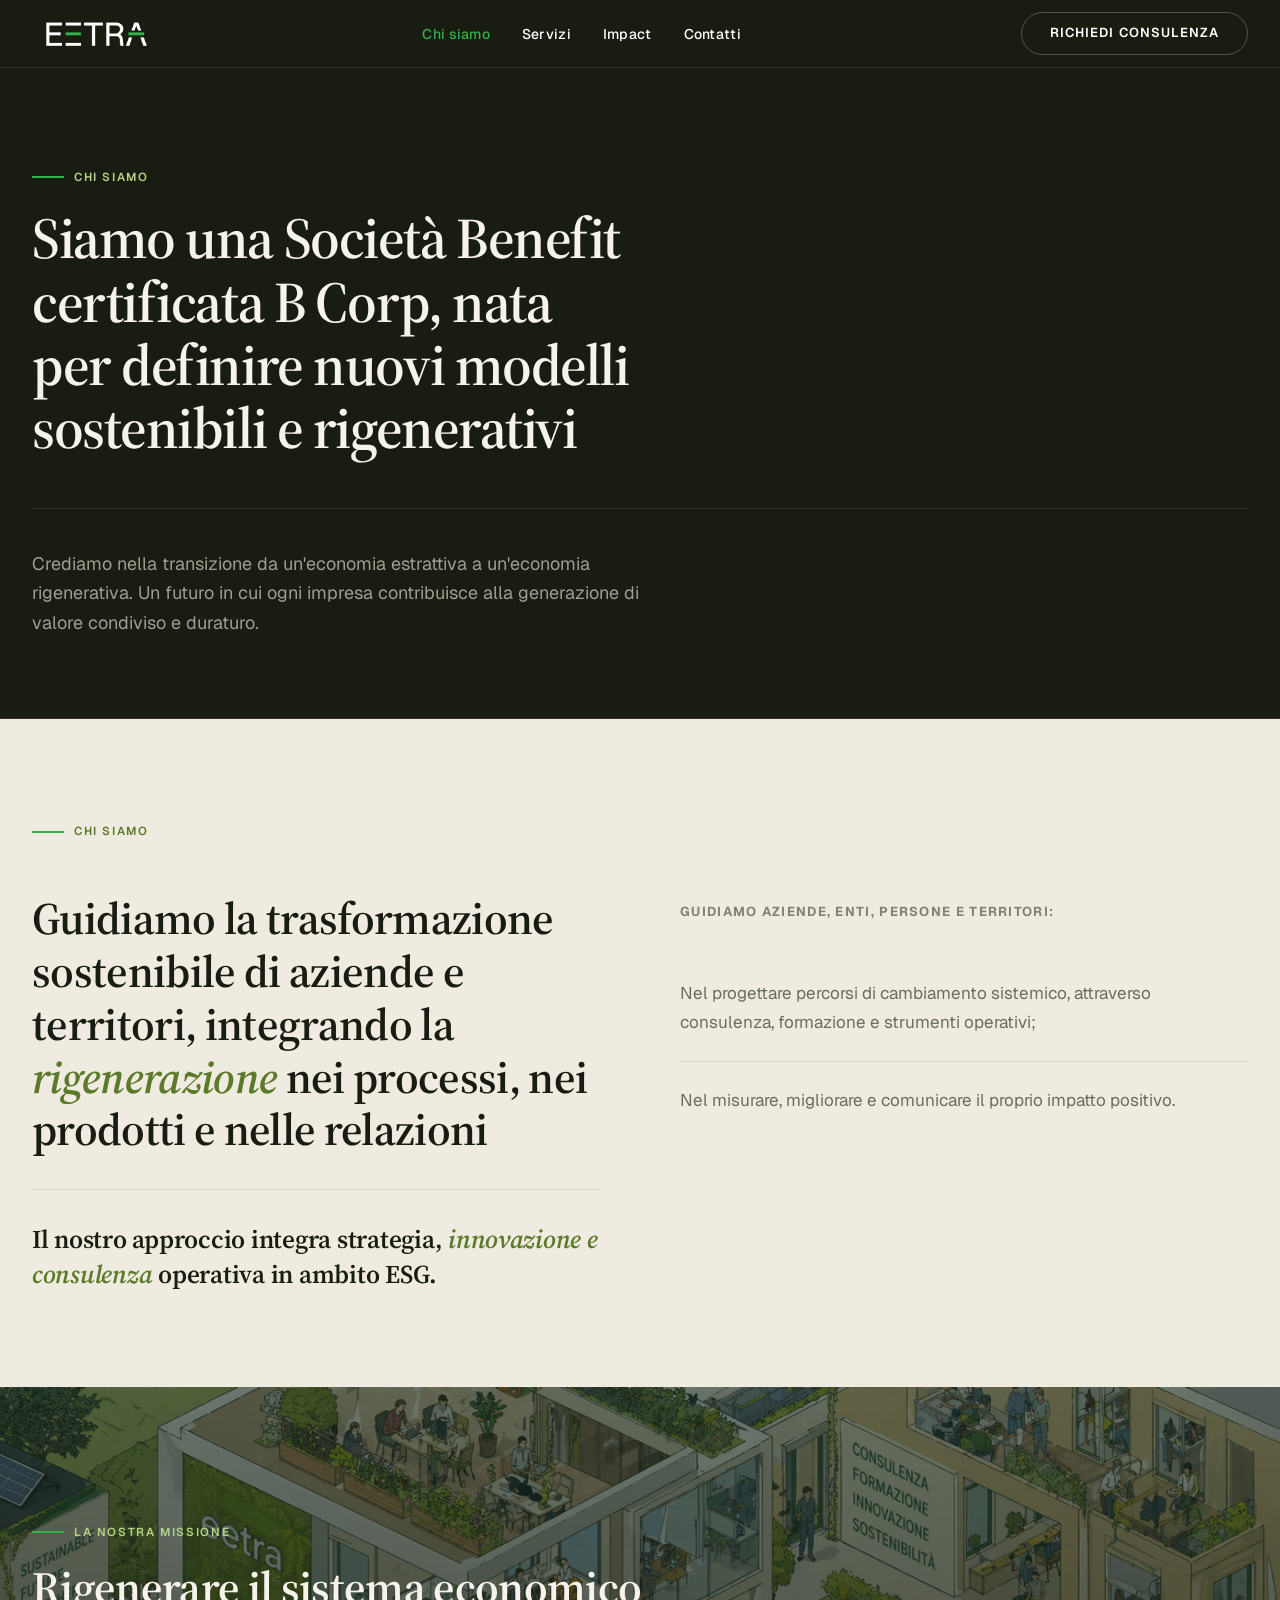
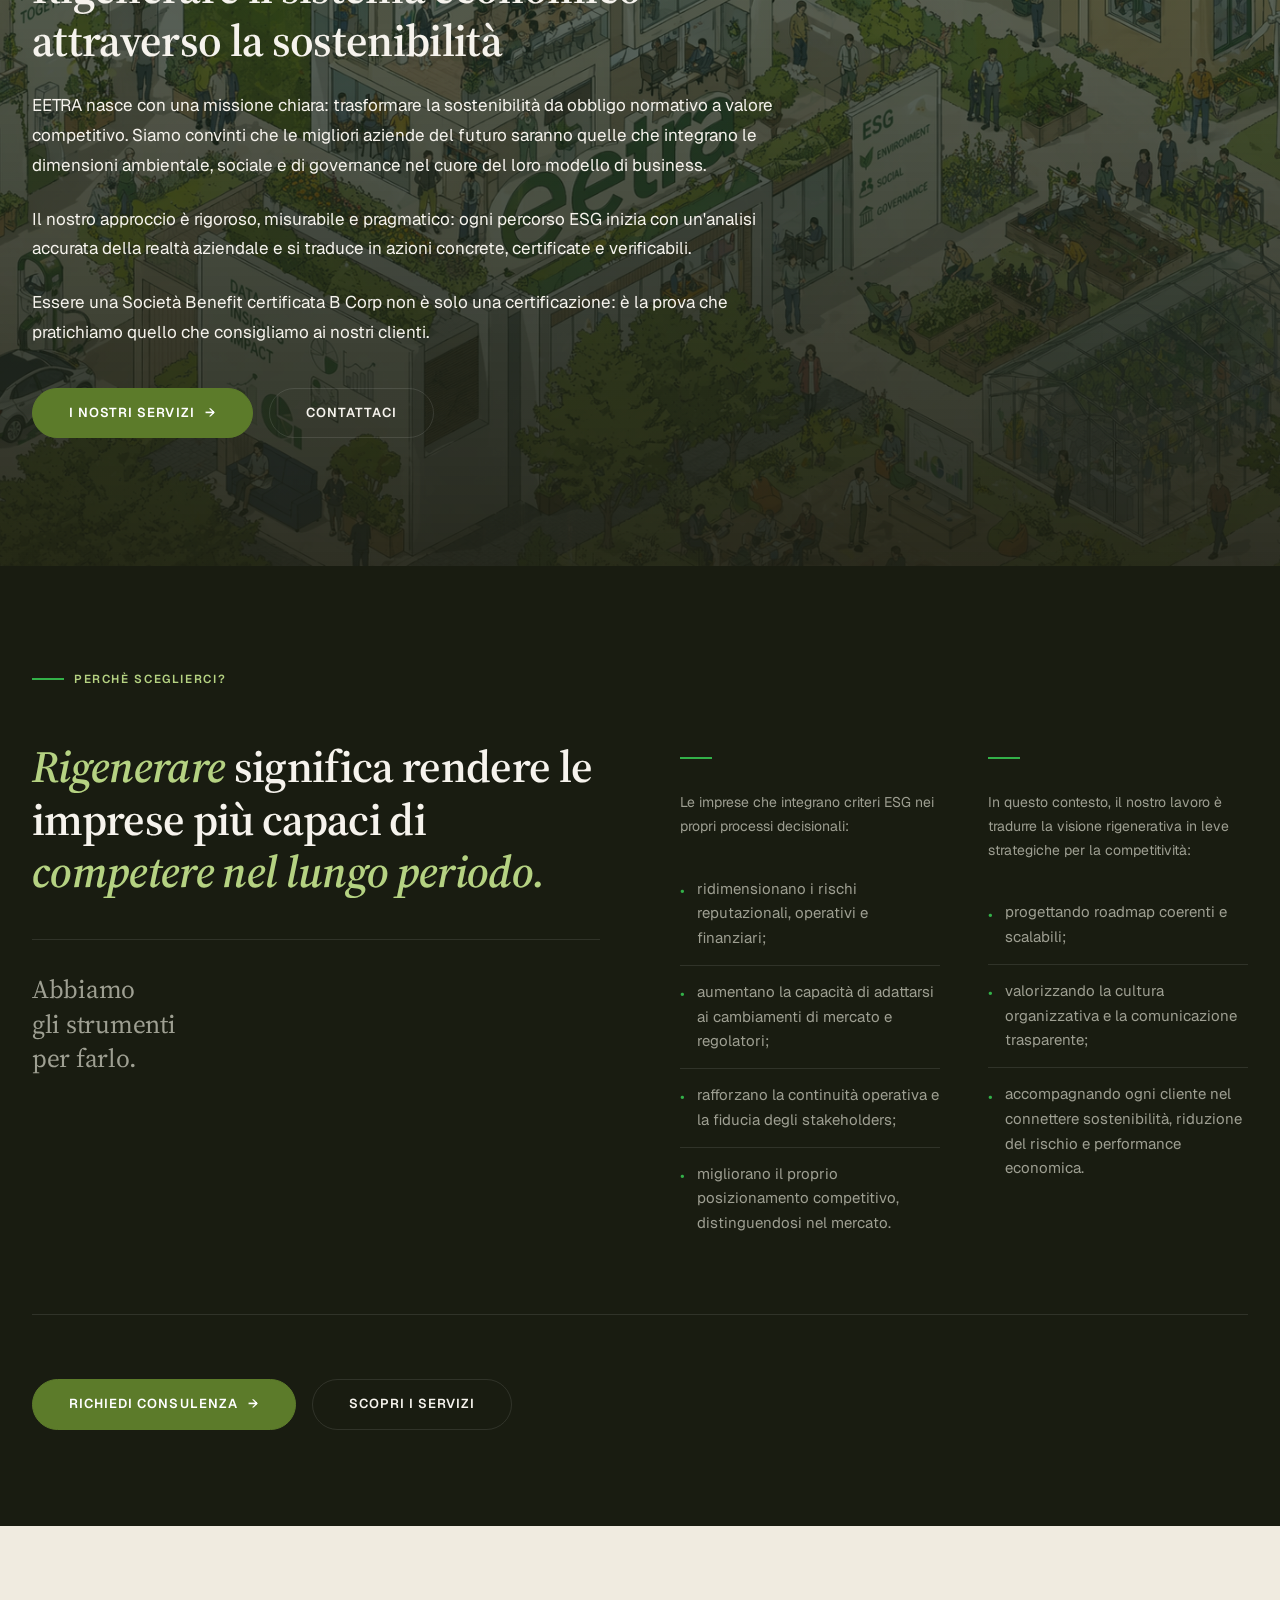
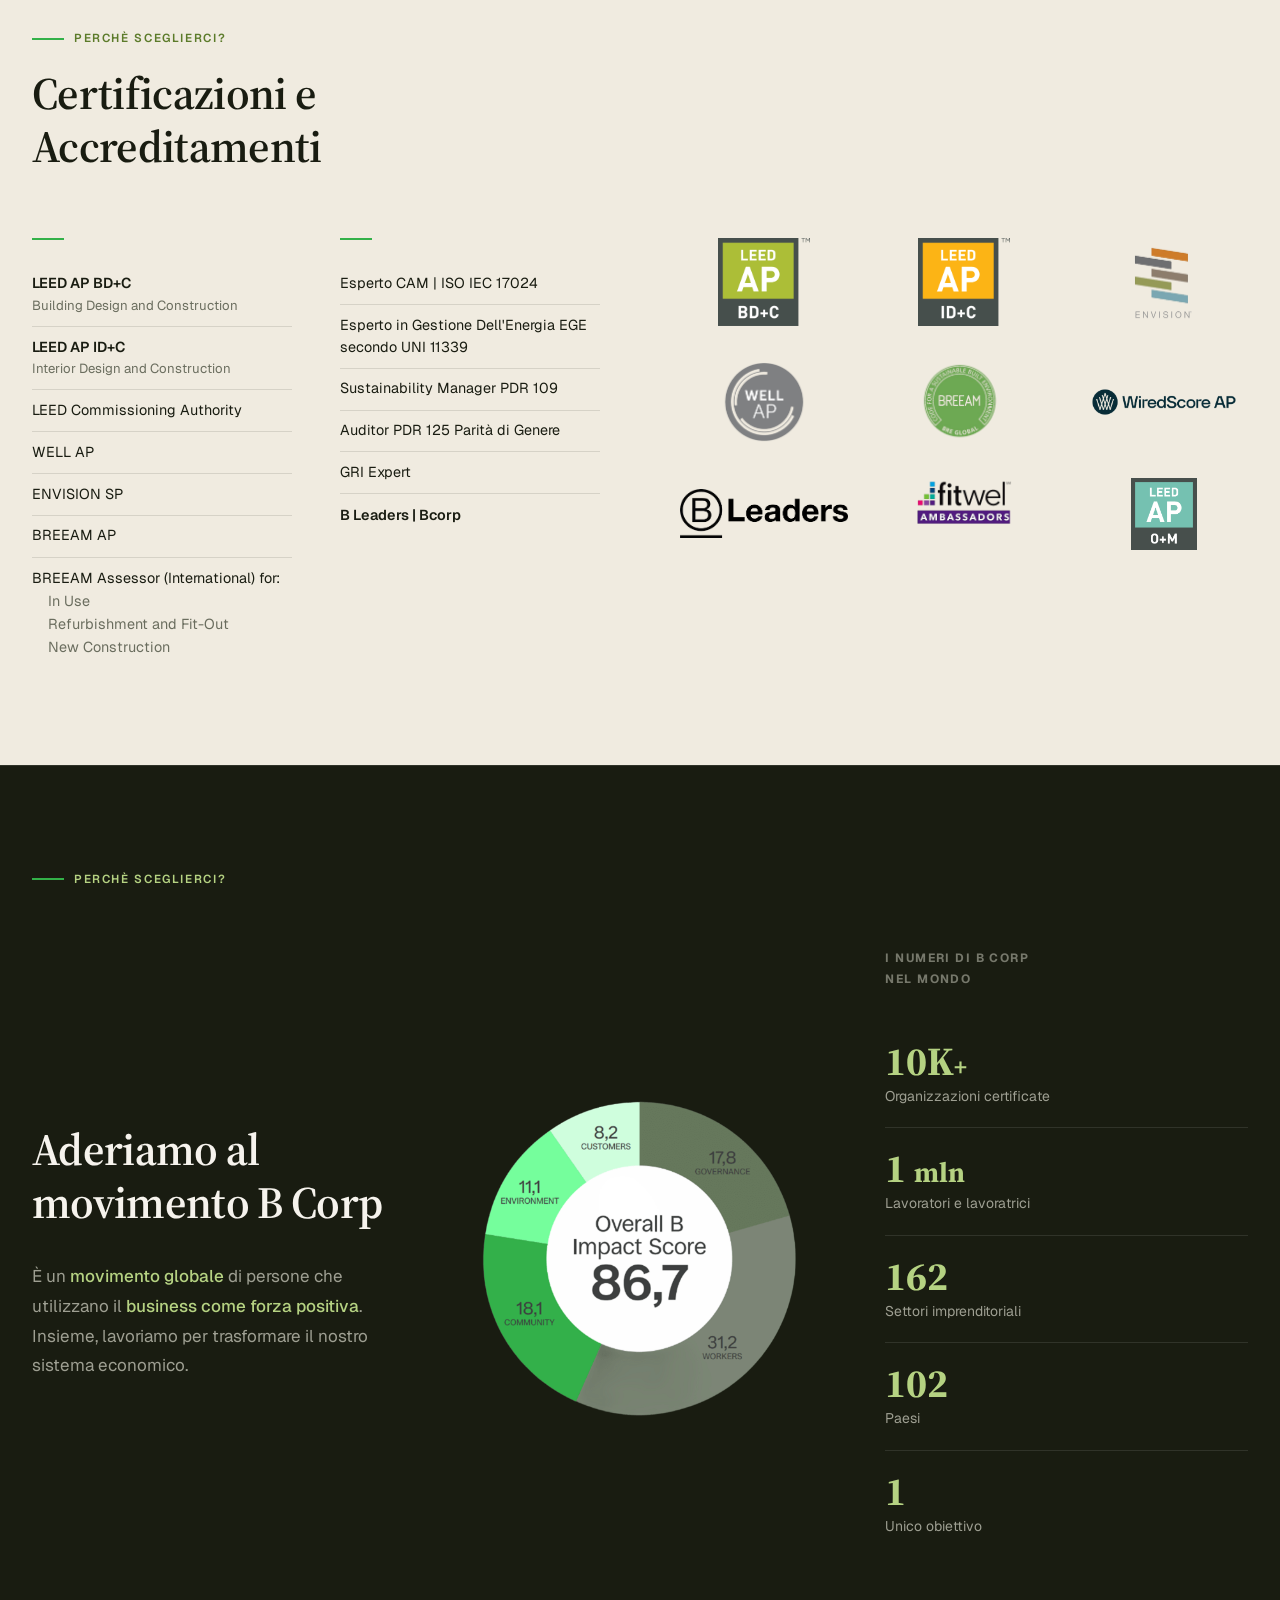
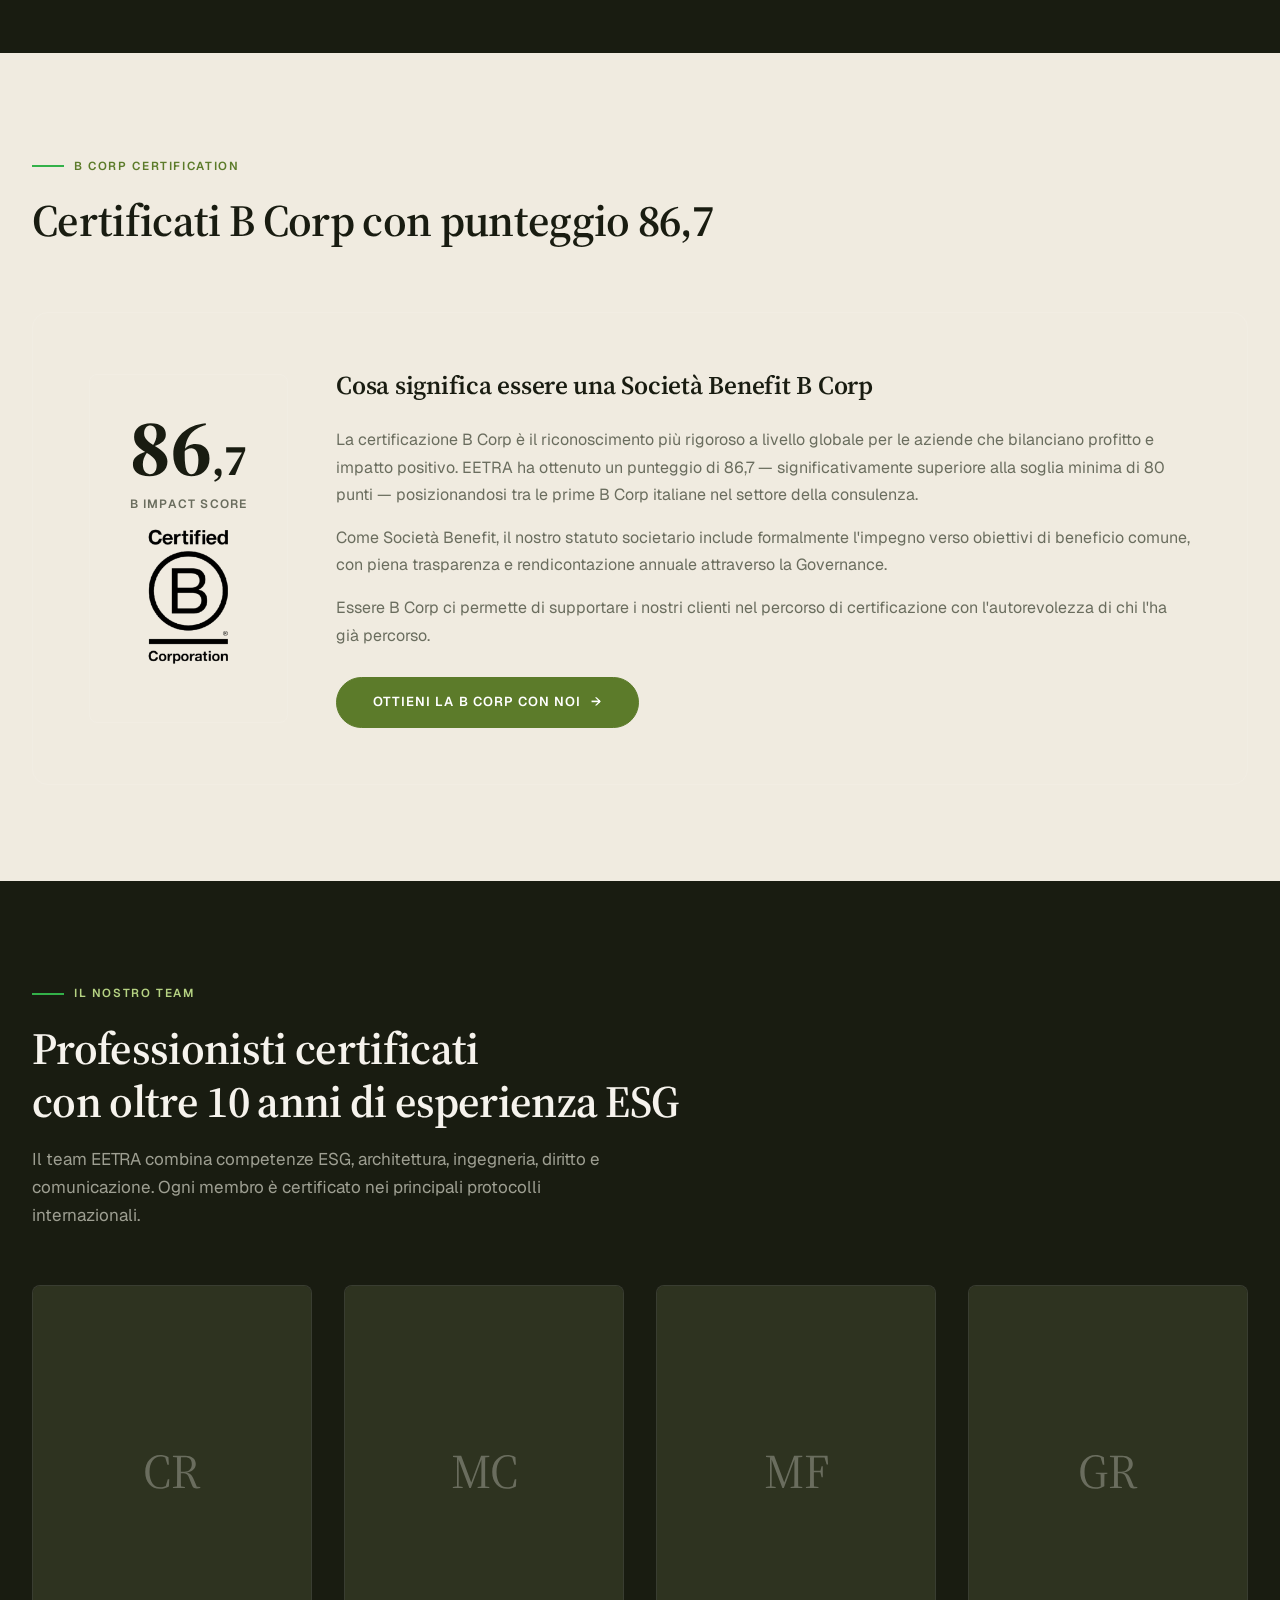
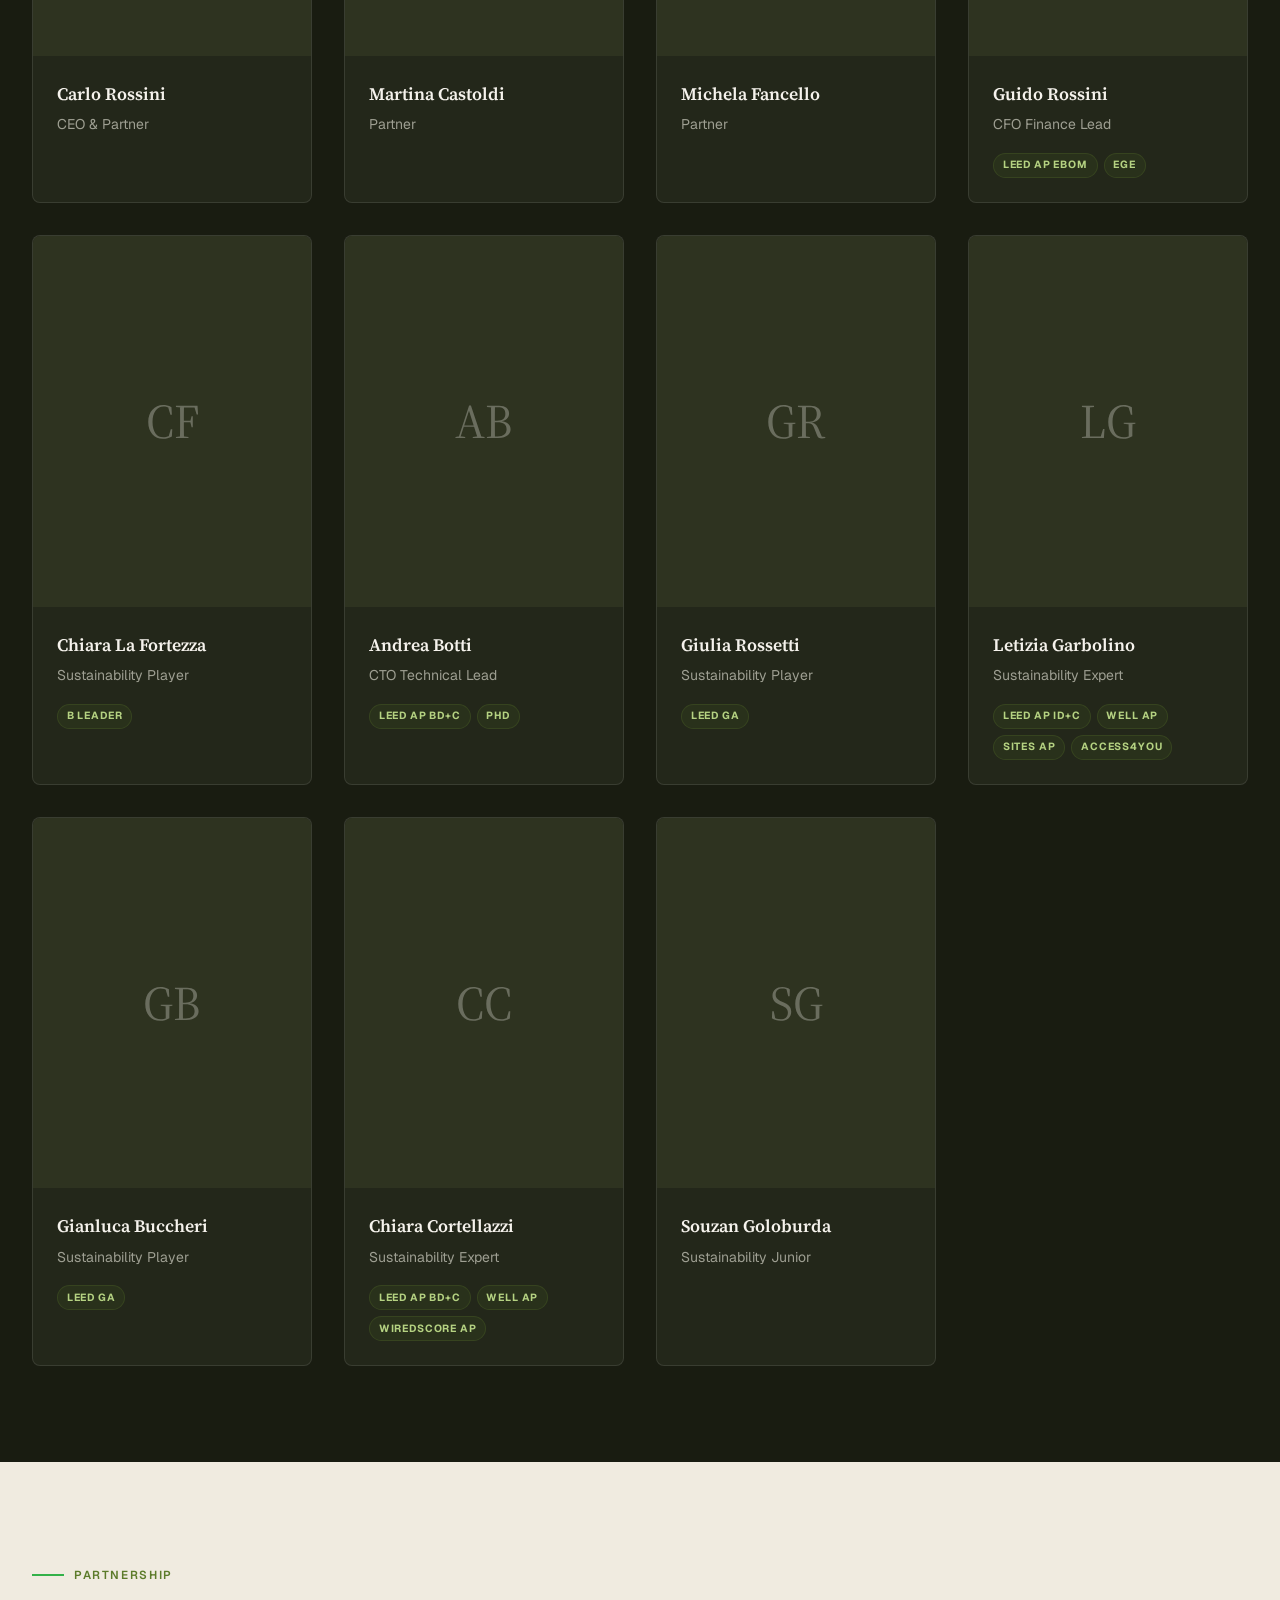
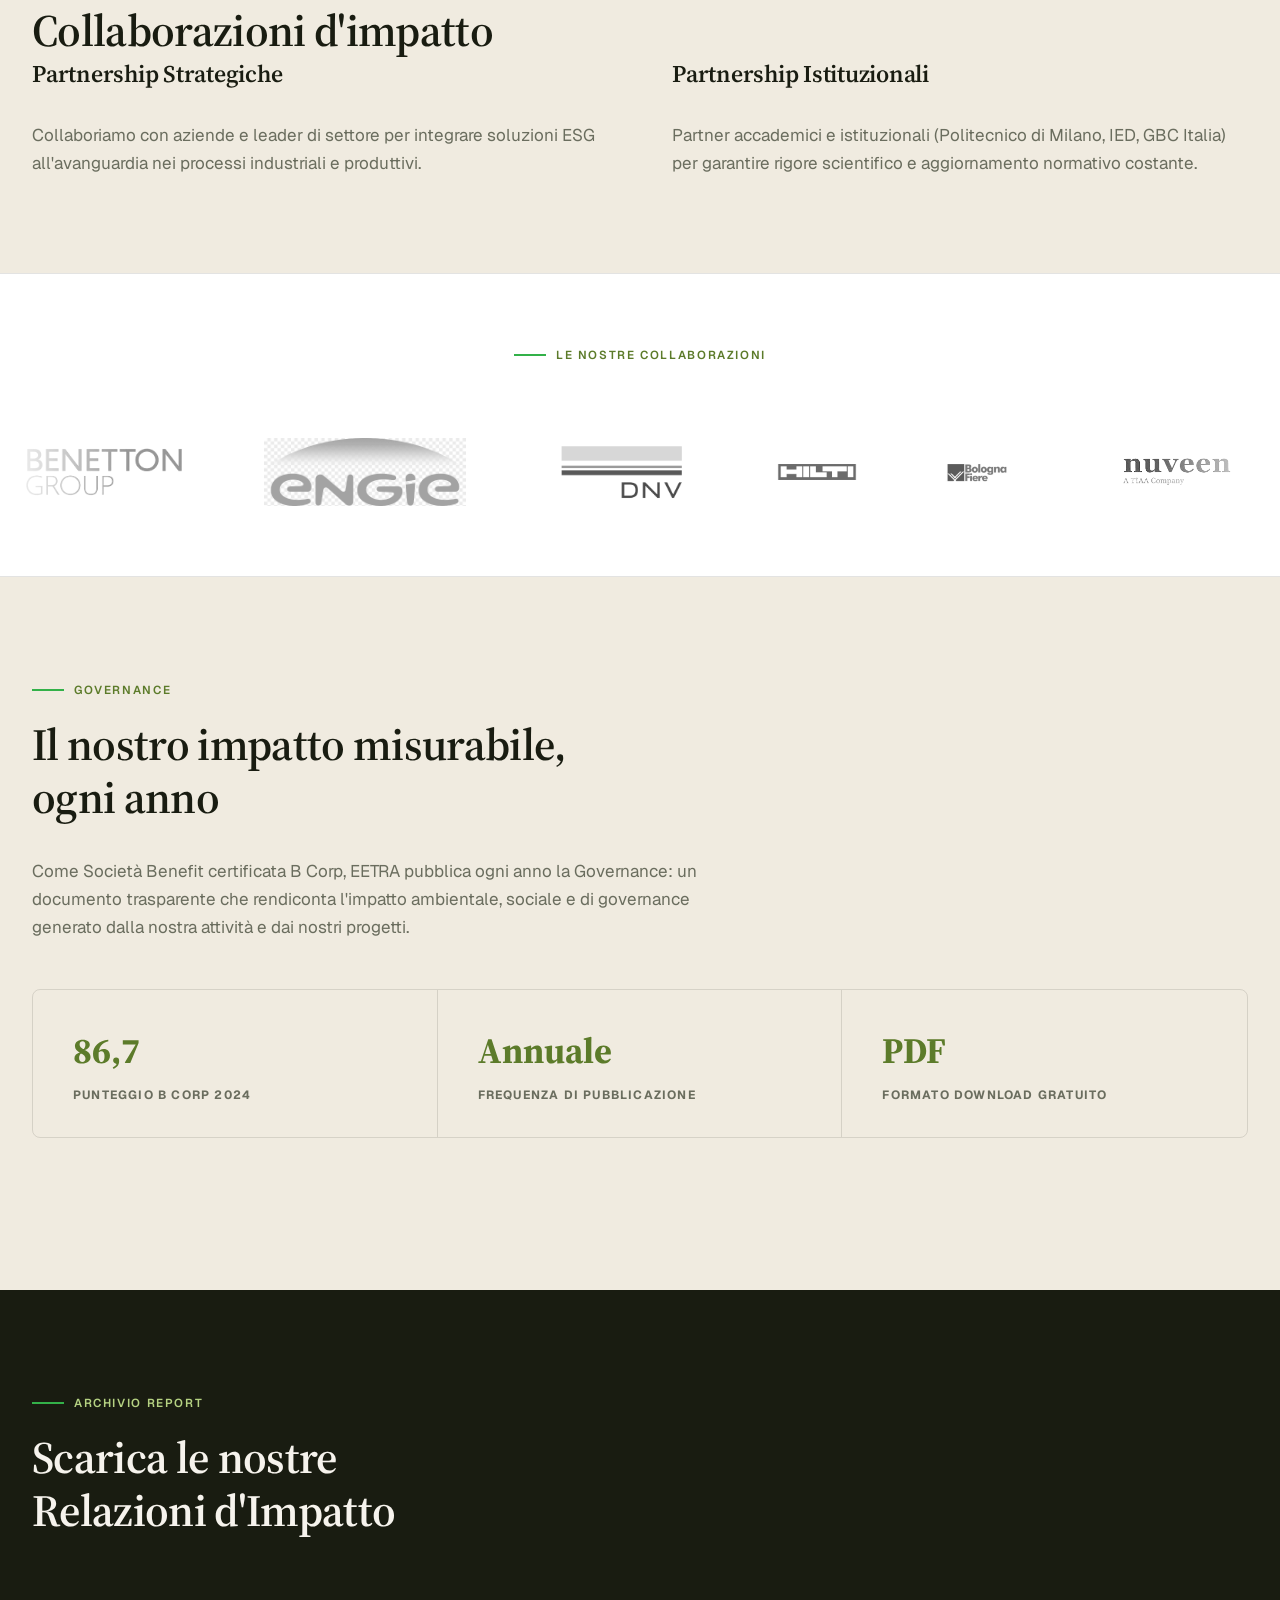
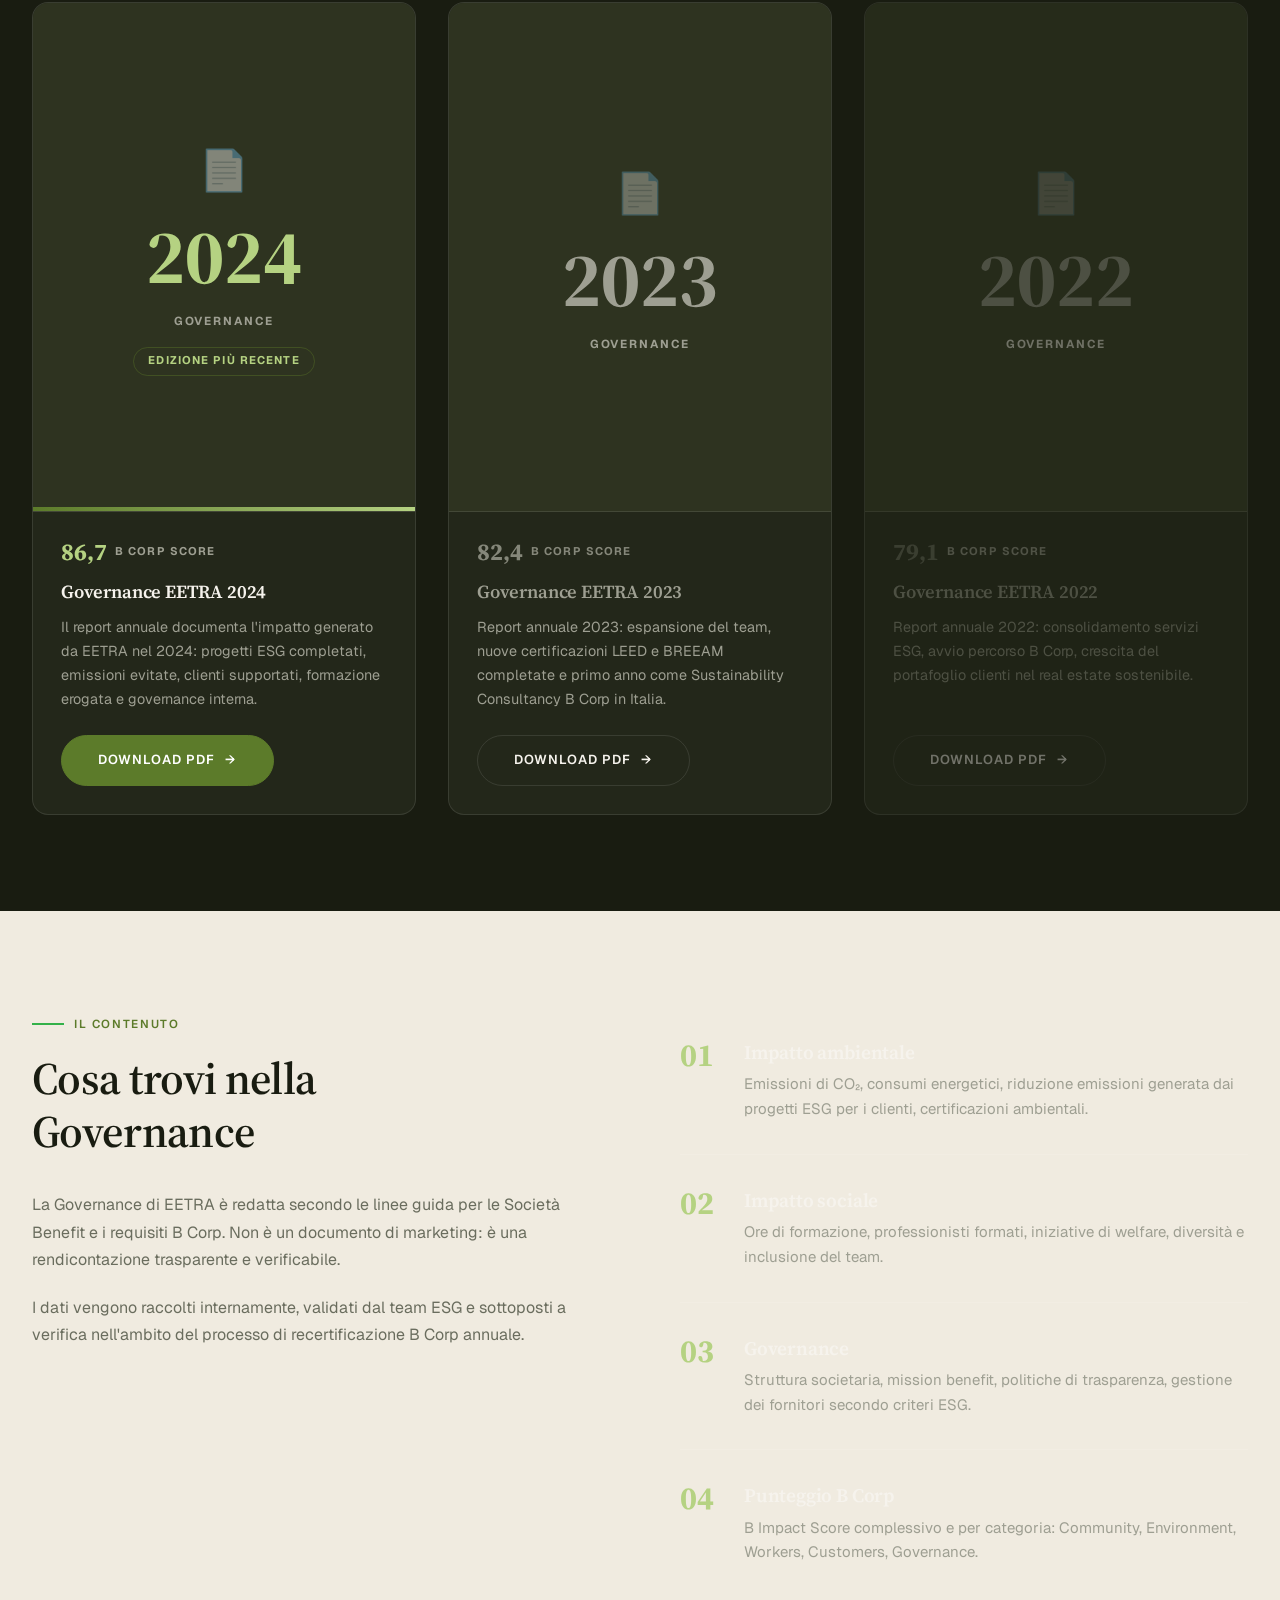
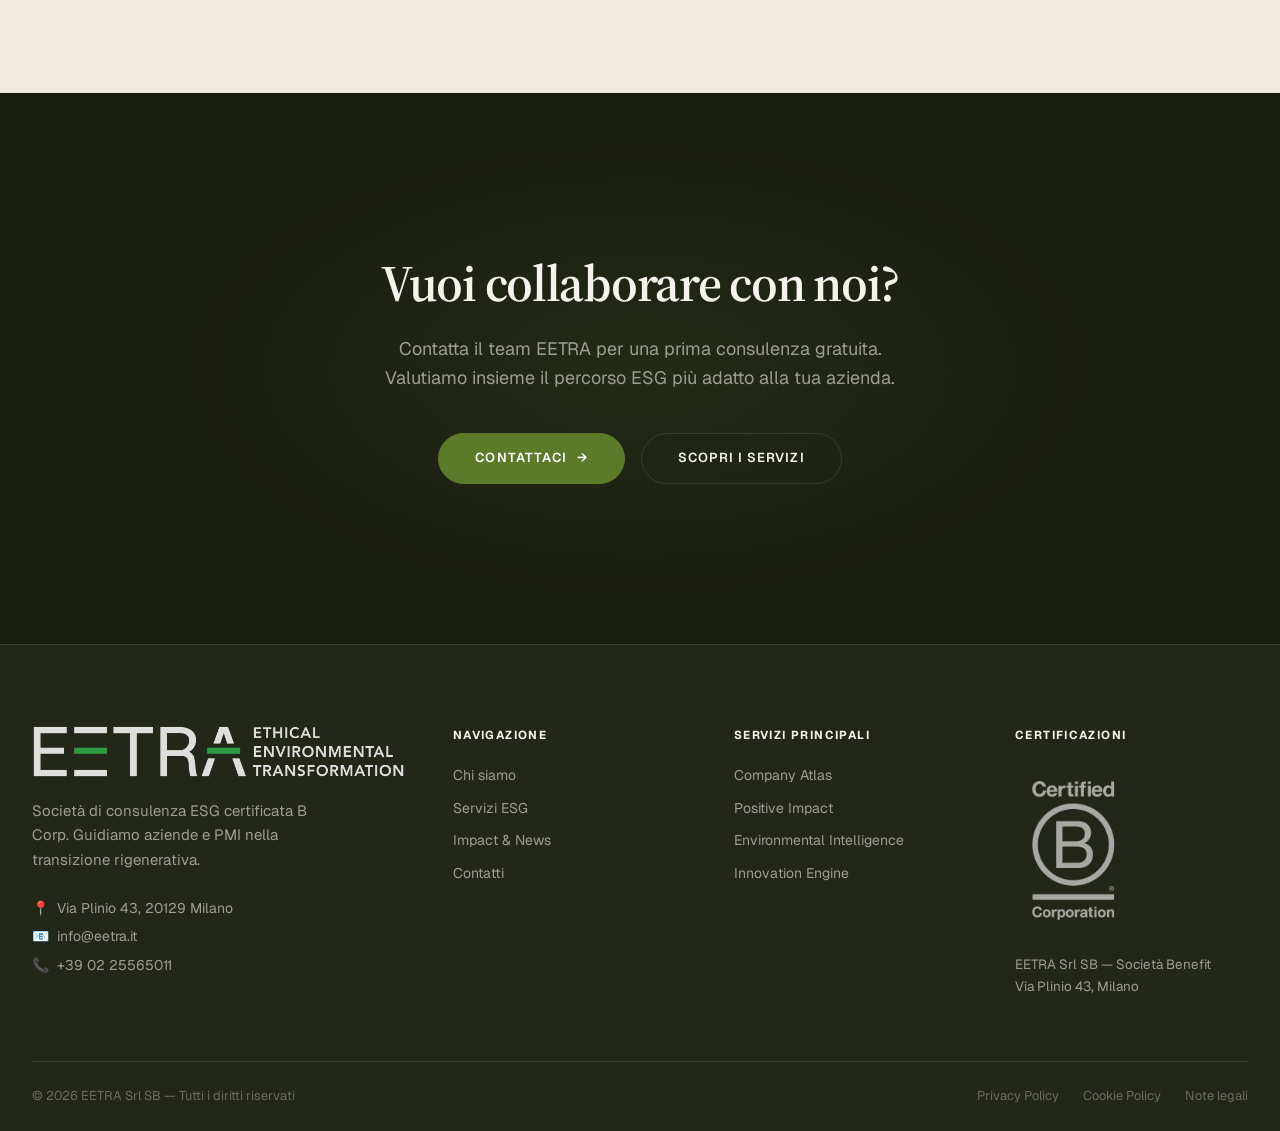
==== chi-siamo.html @ b30ce81e "aggiornamento" ====
<!DOCTYPE html>
<html lang="it">

<head>
  <meta charset="UTF-8">
  <meta name="viewport" content="width=device-width, initial-scale=1.0">
  <title>Chi Siamo | EETRA – Consulenza ESG B Corp Certificata</title>
  <meta name="description"
    content="EETRA è una Società Benefit certificata B Corp con sede a Milano. Scopri il team di esperti ESG, le certificazioni e la nostra missione rigenerativa.">
  <link rel="preload" href="infosito/00_Fonts/SourceSerif4Variable-Roman.otf" as="font" type="font/otf" crossorigin>
  <link rel="preload" href="infosito/00_Fonts/Geist/Geist-VariableFont_wght.ttf" as="font" type="font/ttf" crossorigin>
  <link rel="stylesheet" href="css/style.css">
  <link rel="icon" type="image/png" href="infosito/01_Loghi/Logo EETRA/GRAPHICHE SINGOLE-01.png">
<style>
    /* ---- Report card ---- */
    .report-card {
      background: var(--dark-2);
      border: 1px solid var(--border-dk);
      border-radius: var(--r-lg);
      overflow: hidden;
      display: flex;
      flex-direction: column;
      transition: all var(--tr);
    }
    .report-card:hover {
      transform: translateY(-4px);
      box-shadow: 0 20px 50px rgba(0,0,0,0.35);
      border-color: rgba(92,123,42,0.4);
    }
    .report-card__cover {
      aspect-ratio: 3/4;
      background: var(--dark-3);
      display: flex;
      align-items: center;
      justify-content: center;
      position: relative;
      overflow: hidden;
      border-bottom: 1px solid var(--border-dk);
    }
    .report-card__cover img {
      width: 100%;
      height: 100%;
      object-fit: cover;
      transition: transform var(--tr-slow);
    }
    .report-card:hover .report-card__cover img { transform: scale(1.04); }
    .report-card__cover-placeholder {
      display: flex;
      flex-direction: column;
      align-items: center;
      justify-content: center;
      gap: 1rem;
      padding: 2rem;
      text-align: center;
      width: 100%;
      height: 100%;
    }
    .report-card__cover-year {
      font-family: var(--font-serif);
      font-size: clamp(3rem, 6vw, 5.5rem);
      font-weight: 700;
      line-height: 1;
      color: var(--green-pale);
    }
    .report-card__cover-label {
      font-size: 0.725rem;
      font-weight: 700;
      letter-spacing: 0.16em;
      text-transform: uppercase;
      color: var(--muted-lt);
    }
    .report-card__cover-bar {
      position: absolute;
      bottom: 0; left: 0; right: 0;
      height: 4px;
      background: linear-gradient(90deg, var(--green), var(--green-pale));
    }
    .report-card__body {
      padding: 1.75rem;
      flex: 1;
      display: flex;
      flex-direction: column;
    }
    .report-card__score {
      display: inline-flex;
      align-items: center;
      gap: 0.5rem;
      margin-bottom: 1rem;
    }
    .report-card__score-val {
      font-family: var(--font-serif);
      font-size: 1.5rem;
      font-weight: 700;
      color: var(--green-pale);
      line-height: 1;
    }
    .report-card__score-lbl {
      font-size: 0.7rem;
      font-weight: 700;
      letter-spacing: 0.1em;
      text-transform: uppercase;
      color: var(--muted-lt);
    }
    .report-card__title {
      font-family: var(--font-serif);
      font-size: 1.15rem;
      font-weight: 600;
      color: var(--off-white);
      margin-bottom: 0.75rem;
      letter-spacing: -0.01em;
    }
    .report-card__desc {
      font-size: 0.9rem;
      color: var(--muted-lt);
      line-height: 1.65;
      flex: 1;
      margin-bottom: 1.5rem;
    }
    .report-card__actions {
      display: flex;
      gap: 0.75rem;
      flex-wrap: wrap;
    }

    /* ---- Upload section (placeholder) ---- */
    .upload-zone {
      border: 2px dashed var(--border-dk);
      border-radius: var(--r-lg);
      padding: 4rem 2rem;
      text-align: center;
      transition: all var(--tr);
    }
    .upload-zone:hover {
      border-color: var(--green);
      background: rgba(92,123,42,0.04);
    }

    /* ---- How it works ---- */
    .step-item {
      display: flex;
      align-items: flex-start;
      gap: 1.5rem;
      padding: 2rem 0;
      border-bottom: 1px solid var(--border-dk);
    }
    .step-item:last-child { border-bottom: none; }
    .step-n {
      font-family: var(--font-serif);
      font-size: 2rem;
      font-weight: 700;
      color: var(--green-pale);
      min-width: 2.5rem;
      line-height: 1;
    }
    .step-content {}
    .step-title {
      font-family: var(--font-serif);
      font-size: 1.2rem;
      font-weight: 600;
      color: var(--off-white);
      margin-bottom: 0.4rem;
      letter-spacing: -0.01em;
    }
    .step-desc { font-size: 0.9375rem; color: var(--muted-lt); line-height: 1.65; }
  </style>

<style>
@media (max-width:768px) { .responsive-split { grid-template-columns:1fr !important; gap:3rem !important; } }
</style>
</head>

<body>

  <!-- NAV -->
  <nav class="nav" id="nav" role="navigation" aria-label="Navigazione principale">
    <div class="nav__inner">
      <a href="index.html" class="nav__logo" aria-label="EETRA — Home">
        <img src="infosito/01_Loghi/Logo EETRA/GRAPHICHE SINGOLE-02.png" alt="EETRA logo"
          onerror="this.src='infosito/01_Loghi/Logo EETRA/GRAPHICHE SINGOLE-01.png'">
      </a>
      <ul class="nav__links" role="list">
        <li><a href="chi-siamo.html" class="nav__link active">Chi siamo</a></li>
        <li><a href="servizi.html" class="nav__link">Servizi</a></li>
        <li><a href="impact.html" class="nav__link">Impact</a></li>
                <li><a href="contatti.html" class="nav__link">Contatti</a></li>
      </ul>
      <a href="contatti.html" class="btn btn-primary nav__cta">Richiedi consulenza</a>
      <button class="nav__hamburger" id="hamburger" aria-label="Apri menu">
        <span></span><span></span><span></span>
      </button>
    </div>
  </nav>
  <div class="nav__mobile" id="mobileMenu">
    <a href="chi-siamo.html" class="nav__mobile-link">Chi siamo</a>
    <a href="servizi.html" class="nav__mobile-link">Servizi</a>
    <a href="impact.html" class="nav__mobile-link">Impact</a>
        <a href="contatti.html" class="nav__mobile-link">Contatti</a>
    <div class="nav__mobile-cta"><a href="contatti.html" class="btn btn-primary">Richiedi consulenza</a></div>
  </div>

  <!-- ============================================================
     WHO WE ARE — HERO INTRO
     ============================================================ -->
  <section class="page-hero th-dark" id="who-we-are" aria-label="Chi siamo - identità">
    <div class="container">

      <div class="sec-label sec-label--lt fade-up">
        <span>Chi Siamo</span>
      </div>

      <h1 class="page-hero__title fade-up">
        Siamo una Società Benefit<br>
        certificata B&nbsp;Corp, nata<br>
        per definire nuovi modelli<br>
        sostenibili e rigenerativi
      </h1>

      <div style="border-top:1px solid var(--border-dk); padding-top:2.5rem; margin-top:3rem" class="fade-up delay-1">
        <p class="page-hero__sub" style="margin-bottom:0">
          Crediamo nella transizione da un'economia estrattiva a un'economia rigenerativa.
          Un futuro in cui ogni impresa contribuisce alla generazione di valore condiviso e duraturo.
        </p>
      </div>

    </div>
  </section>

  <!-- ============================================================
     WHO WE ARE — APPROCCIO
     ============================================================ -->
  <section class="section th-cream" aria-label="Il nostro approccio">
    <div class="container">

      <div class="sec-label fade-up">
        <span>Chi Siamo</span>
      </div>

      <!-- 2-col layout: big text left, list right -->
      <div class="grid-2 fade-up" style="gap:5rem; align-items:start; margin-top:2rem">

        <!-- LEFT — headline + sub -->
        <div>
          <h2 class="t-h2" style="color:var(--dark); margin-bottom:2rem">
            Guidiamo la trasformazione
            sostenibile di aziende e territori,
            integrando la <em style="color:var(--green); font-style:italic">rigenerazione</em> nei
            processi, nei prodotti e nelle
            relazioni
          </h2>

          <div style="border-top:1px solid var(--border-lt); padding-top:2rem">
            <h3 class="t-h3" style="color:var(--dark); line-height:1.35">
              Il nostro approccio integra
              strategia, <em style="color:var(--green); font-style:italic">innovazione
                e consulenza</em> operativa
              in ambito ESG.
            </h3>
          </div>
        </div>

        <!-- RIGHT — list -->
        <div style="padding-top:0.5rem">
          <p
            style="font-size:0.8125rem; font-weight:700; letter-spacing:0.1em; text-transform:uppercase; color:var(--dark); opacity:0.5; margin-bottom:2rem">
            Guidiamo aziende, enti, persone e territori:
          </p>
          <ul style="list-style:none; padding:0; margin:0">
            <li
              style="padding:1.5rem 0; border-bottom:1px solid var(--border-lt); color:var(--muted-dk); line-height:1.7; font-size:1.0625rem">
              Nel progettare percorsi di cambiamento sistemico, attraverso consulenza, formazione e strumenti operativi;
            </li>
            <li style="padding:1.5rem 0; color:var(--muted-dk); line-height:1.7; font-size:1.0625rem">
              Nel misurare, migliorare e comunicare il proprio impatto positivo.
            </li>
          </ul>
        </div>

      </div>
    </div>
  </section>


  <!-- ============================================================
     MISSION & VISION
     ============================================================ -->
  <section class="section mission-bg-section" aria-label="Missione e visione">
    <div class="container">
      <div class="mission-content fade-up">
        <div class="sec-label sec-label--lt"><span>La nostra missione</span></div>
        <h2 class="t-h2 mb-4">
          Rigenerare il sistema economico attraverso la sostenibilità
        </h2>
        <p>
          EETRA nasce con una missione chiara: trasformare la sostenibilità da obbligo normativo a valore competitivo.
          Siamo convinti che le migliori aziende del futuro saranno quelle che integrano le dimensioni ambientale,
          sociale e di governance nel cuore del loro modello di business.
        </p>
        <p>
          Il nostro approccio è rigoroso, misurabile e pragmatico: ogni percorso ESG inizia con un'analisi accurata
          della realtà aziendale e si traduce in azioni concrete, certificate e verificabili.
        </p>
        <p>
          Essere una Società Benefit certificata B Corp non è solo una certificazione: è la prova che pratichiamo
          quello che consigliamo ai nostri clienti.
        </p>
        <div style="margin-top:2.5rem; display:flex; gap:1rem; flex-wrap:wrap">
          <a href="servizi.html" class="btn btn-primary">I nostri servizi <span class="arrow">→</span></a>
          <a href="contatti.html" class="btn btn-outline">Contattaci</a>
        </div>
      </div>
    </div>
  </section>

  <!-- ============================================================
     WHY CHOOSE US
     ============================================================ -->
  <section class="section th-dark" id="why-choose-us" aria-label="Perché scegliere EETRA">
    <div class="container">

      <div class="sec-label sec-label--lt fade-up"><span>Perchè sceglierci?</span></div>

      <div class="grid-2 fade-up"
        style="gap:5rem; align-items:start; margin-top:2rem; border-bottom:1px solid var(--border-dk); padding-bottom:4rem; margin-bottom:4rem">

        <!-- LEFT — big statement -->
        <div>
          <h2 class="t-h2" style="color:var(--off-white); margin-bottom:2.5rem">
            <em style="color:var(--green-pale); font-style:italic">Rigenerare</em> significa
            rendere le imprese
            più capaci di <em style="color:var(--green-pale); font-style:italic">competere
              nel lungo periodo.</em>
          </h2>
          <div style="border-top:1px solid var(--border-dk); padding-top:2rem">
            <h3 class="t-h3" style="color:var(--muted-lt); font-weight:400; line-height:1.35">
              Abbiamo<br>gli strumenti<br>per farlo.
            </h3>
          </div>
        </div>

        <!-- RIGHT — two sub-columns -->
        <div class="grid-2" style="gap:3rem; align-items:start">

          <!-- Col A -->
          <div>
            <div class="sec-label sec-label--lt" style="margin-bottom:1.5rem"><span>&nbsp;</span></div>
            <p style="font-size:0.875rem; line-height:1.7; color:var(--muted-lt); margin-bottom:1.5rem">
              Le imprese che integrano criteri ESG nei propri processi decisionali:
            </p>
            <ul style="list-style:none; padding:0; margin:0">
              <li
                style="display:flex; gap:0.75rem; align-items:flex-start; padding:0.875rem 0; border-bottom:1px solid var(--border-dk); color:var(--muted-lt); font-size:0.9375rem; line-height:1.65">
                <span style="color:var(--green-hover); flex-shrink:0; margin-top:0.15rem">•</span>
                ridimensionano i rischi reputazionali, operativi e finanziari;
              </li>
              <li
                style="display:flex; gap:0.75rem; align-items:flex-start; padding:0.875rem 0; border-bottom:1px solid var(--border-dk); color:var(--muted-lt); font-size:0.9375rem; line-height:1.65">
                <span style="color:var(--green-hover); flex-shrink:0; margin-top:0.15rem">•</span>
                aumentano la capacità di adattarsi ai cambiamenti di mercato e regolatori;
              </li>
              <li
                style="display:flex; gap:0.75rem; align-items:flex-start; padding:0.875rem 0; border-bottom:1px solid var(--border-dk); color:var(--muted-lt); font-size:0.9375rem; line-height:1.65">
                <span style="color:var(--green-hover); flex-shrink:0; margin-top:0.15rem">•</span>
                rafforzano la continuità operativa e la fiducia degli stakeholders;
              </li>
              <li
                style="display:flex; gap:0.75rem; align-items:flex-start; padding:0.875rem 0; color:var(--muted-lt); font-size:0.9375rem; line-height:1.65">
                <span style="color:var(--green-hover); flex-shrink:0; margin-top:0.15rem">•</span>
                migliorano il proprio posizionamento competitivo, distinguendosi nel mercato.
              </li>
            </ul>
          </div>

          <!-- Col B -->
          <div>
            <div class="sec-label sec-label--lt" style="margin-bottom:1.5rem"><span>&nbsp;</span></div>
            <p style="font-size:0.875rem; line-height:1.7; color:var(--muted-lt); margin-bottom:1.5rem">
              In questo contesto, il nostro lavoro è tradurre la visione rigenerativa in leve strategiche per la
              competitività:
            </p>
            <ul style="list-style:none; padding:0; margin:0">
              <li
                style="display:flex; gap:0.75rem; align-items:flex-start; padding:0.875rem 0; border-bottom:1px solid var(--border-dk); color:var(--muted-lt); font-size:0.9375rem; line-height:1.65">
                <span style="color:var(--green-hover); flex-shrink:0; margin-top:0.15rem">•</span>
                progettando roadmap coerenti e scalabili;
              </li>
              <li
                style="display:flex; gap:0.75rem; align-items:flex-start; padding:0.875rem 0; border-bottom:1px solid var(--border-dk); color:var(--muted-lt); font-size:0.9375rem; line-height:1.65">
                <span style="color:var(--green-hover); flex-shrink:0; margin-top:0.15rem">•</span>
                valorizzando la cultura organizzativa e la comunicazione trasparente;
              </li>
              <li
                style="display:flex; gap:0.75rem; align-items:flex-start; padding:0.875rem 0; color:var(--muted-lt); font-size:0.9375rem; line-height:1.65">
                <span style="color:var(--green-hover); flex-shrink:0; margin-top:0.15rem">•</span>
                accompagnando ogni cliente nel connettere sostenibilità, riduzione del rischio e performance economica.
              </li>
            </ul>
          </div>

        </div>
      </div>

      <!-- CTA row -->
      <div class="fade-up delay-1" style="display:flex; gap:1rem; flex-wrap:wrap">
        <a href="contatti.html" class="btn btn-primary">Richiedi consulenza <span class="arrow">→</span></a>
        <a href="servizi.html" class="btn btn-outline">Scopri i servizi</a>
      </div>

    </div>
  </section>

  <!-- ============================================================
     CERTIFICAZIONI E ACCREDITAMENTI
     ============================================================ -->
  <section class="section th-cream" id="certificazioni" aria-label="Certificazioni e accreditamenti del team">
    <div class="container">

      <div class="sec-label fade-up"><span>Perchè sceglierci?</span></div>

      <h2 class="t-h2 fade-up" style="color:var(--dark); max-width:480px; margin-bottom:4rem">
        Certificazioni e<br>Accreditamenti
      </h2>

      <div class="grid-2 fade-up" style="gap:5rem; align-items:start">

        <!-- LEFT — two text columns of certs -->
        <div class="grid-2" style="gap:3rem; align-items:start">

          <!-- Col A -->
          <div>
            <div style="width:2rem; height:2px; background:var(--green-hover); margin-bottom:1.5rem"></div>
            <ul style="list-style:none; padding:0; margin:0">
              <li
                style="padding:0.6rem 0; border-bottom:1px solid var(--border-lt); font-size:0.9rem; color:var(--dark); line-height:1.5">
                <strong style="display:block; font-weight:600">LEED AP BD+C</strong>
                <span style="color:var(--muted-dk); font-size:0.825rem">Building Design and Construction</span>
              </li>
              <li
                style="padding:0.6rem 0; border-bottom:1px solid var(--border-lt); font-size:0.9rem; color:var(--dark); line-height:1.5">
                <strong style="display:block; font-weight:600">LEED AP ID+C</strong>
                <span style="color:var(--muted-dk); font-size:0.825rem">Interior Design and Construction</span>
              </li>
              <li
                style="padding:0.6rem 0; border-bottom:1px solid var(--border-lt); font-size:0.9rem; color:var(--dark); line-height:1.5">
                LEED Commissioning Authority</li>
              <li
                style="padding:0.6rem 0; border-bottom:1px solid var(--border-lt); font-size:0.9rem; color:var(--dark); line-height:1.5">
                WELL AP</li>
              <li
                style="padding:0.6rem 0; border-bottom:1px solid var(--border-lt); font-size:0.9rem; color:var(--dark); line-height:1.5">
                ENVISION SP</li>
              <li
                style="padding:0.6rem 0; border-bottom:1px solid var(--border-lt); font-size:0.9rem; color:var(--dark); line-height:1.5">
                BREEAM AP</li>
              <li style="padding:0.6rem 0; font-size:0.9rem; color:var(--dark); line-height:1.6">
                BREEAM Assessor (International) for:<br>
                <span style="color:var(--muted-dk); padding-left:1rem; display:block">In Use</span>
                <span style="color:var(--muted-dk); padding-left:1rem; display:block">Refurbishment and Fit-Out</span>
                <span style="color:var(--muted-dk); padding-left:1rem; display:block">New Construction</span>
              </li>
            </ul>
          </div>

          <!-- Col B -->
          <div>
            <div style="width:2rem; height:2px; background:var(--green-hover); margin-bottom:1.5rem"></div>
            <ul style="list-style:none; padding:0; margin:0">
              <li
                style="padding:0.6rem 0; border-bottom:1px solid var(--border-lt); font-size:0.9rem; color:var(--dark); line-height:1.5">
                Esperto CAM | ISO IEC 17024</li>
              <li
                style="padding:0.6rem 0; border-bottom:1px solid var(--border-lt); font-size:0.9rem; color:var(--dark); line-height:1.5">
                Esperto in Gestione Dell'Energia EGE secondo UNI 11339</li>
              <li
                style="padding:0.6rem 0; border-bottom:1px solid var(--border-lt); font-size:0.9rem; color:var(--dark); line-height:1.5">
                Sustainability Manager PDR 109</li>
              <li
                style="padding:0.6rem 0; border-bottom:1px solid var(--border-lt); font-size:0.9rem; color:var(--dark); line-height:1.5">
                Auditor PDR 125 Parità di Genere</li>
              <li
                style="padding:0.6rem 0; border-bottom:1px solid var(--border-lt); font-size:0.9rem; color:var(--dark); line-height:1.5">
                GRI Expert</li>
              <li style="padding:0.6rem 0; font-size:0.9rem; color:var(--dark); font-weight:600">B Leaders | Bcorp</li>
            </ul>
          </div>

        </div>

        <!-- RIGHT — logo badges grid -->
        <div class="fade-up delay-1">
          <div
            style="display:grid; grid-template-columns:repeat(3,1fr); gap:2rem; align-items:center; justify-items:center">

            <img src="infosito/01_Loghi/Loghi_Accreditamenti Personali/LEED AP BD+C/Color/leed-bd+c_rgb.png"
              alt="LEED AP BD+C" style="max-height:88px; width:auto">

            <img src="infosito/01_Loghi/Loghi_Accreditamenti Personali/LEED AP ID+C/Color/leed-id+c_rgb.png"
              alt="LEED AP ID+C" style="max-height:88px; width:auto">

            <img
              src="infosito/01_Loghi/Loghi_Accreditamenti Personali/Envision SP/certificazione-envision-senza-sfondo.png"
              alt="Envision SP" style="max-height:88px; width:auto">

            <img src="infosito/01_Loghi/Loghi_Accreditamenti Personali/WELL AP/WELL AP.png" alt="WELL AP"
              style="max-height:88px; width:auto">

            <img src="infosito/01_Loghi/Loghi_Accreditamenti Personali/BREEAM AP/bream_ap.png" alt="BREEAM AP"
              style="max-height:88px; width:auto">

            <img src="infosito/01_Loghi/Loghi_Accreditamenti Personali/Wiredscore AP/WiredScoreAP.png"
              alt="WiredScore AP" style="max-height:72px; width:auto">

            <img src="infosito/01_Loghi/Loghi_Accreditamenti Personali/B Leaders/b_leaders.png" alt="B Leaders"
              style="max-height:72px; width:auto">

            <img src="infosito/01_Loghi/Loghi_Accreditamenti Personali/Fitwel Ambassador/fitwel ambassadors.png"
              alt="Fitwel Ambassador" style="max-height:72px; width:auto">

            <img src="infosito/01_Loghi/Loghi_Accreditamenti Personali/LEED AP O+M/credential-cert-om.png"
              alt="LEED AP O+M" style="max-height:72px; width:auto">

          </div>
        </div>

      </div>
    </div>
  </section>

  <!-- ============================================================
     B CORP MOVEMENT
     ============================================================ -->
  <section class="section th-dark" id="bcorp-movement" aria-label="Movimento B Corp"
    style="border-top:1px solid var(--border-dk)">
    <div class="container">

      <div class="sec-label sec-label--lt fade-up"><span>Perchè sceglierci?</span></div>

      <!-- 3-col grid: text | chart | stats -->
      <div style="display:grid; grid-template-columns:1fr 1fr 1fr; gap:4rem; align-items:center; margin-top:2.5rem"
        class="fade-up">

        <!-- LEFT — text -->
        <div>
          <h2 class="t-h2" style="color:var(--off-white); margin-bottom:2rem">
            Aderiamo al<br>movimento B&nbsp;Corp
          </h2>
          <p style="font-size:1.0625rem; line-height:1.75; color:var(--muted-lt)">
            È un <em style="color:var(--green-pale); font-style:normal; font-weight:500">movimento globale</em>
            di persone che utilizzano
            il <em style="color:var(--green-pale); font-style:normal; font-weight:500">business come forza
              positiva</em>. Insieme, lavoriamo
            per trasformare il nostro
            sistema economico.
          </p>
        </div>

        <!-- CENTER — donut chart image -->
        <div style="display:flex; align-items:center; justify-content:center">
          <img src="infosito/b-impact-score.png" alt="B Impact Score 86,7 — breakdown per area"
            style="width:100%; max-width:380px; height:auto; display:block">
        </div>

        <!-- RIGHT — stats -->
        <div>
          <p
            style="font-size:0.75rem; font-weight:700; letter-spacing:0.12em; text-transform:uppercase; color:var(--muted-lt); margin-bottom:2rem; opacity:0.7">
            I numeri di B Corp<br>nel mondo
          </p>
          <div style="display:flex; flex-direction:column; gap:0">

            <div style="padding:1.25rem 0; border-bottom:1px solid var(--border-dk)">
              <div
                style="font-family:var(--font-serif); font-size:2.5rem; font-weight:700; color:var(--green-pale); line-height:1">
                10K<span style="font-size:1.5rem">+</span></div>
              <div style="font-size:0.875rem; color:var(--muted-lt); margin-top:0.25rem">Organizzazioni certificate
              </div>
            </div>

            <div style="padding:1.25rem 0; border-bottom:1px solid var(--border-dk)">
              <div
                style="font-family:var(--font-serif); font-size:2.5rem; font-weight:700; color:var(--green-pale); line-height:1">
                1 <span style="font-size:1.75rem">mln</span></div>
              <div style="font-size:0.875rem; color:var(--muted-lt); margin-top:0.25rem">Lavoratori e lavoratrici</div>
            </div>

            <div style="padding:1.25rem 0; border-bottom:1px solid var(--border-dk)">
              <div
                style="font-family:var(--font-serif); font-size:2.5rem; font-weight:700; color:var(--green-pale); line-height:1">
                162</div>
              <div style="font-size:0.875rem; color:var(--muted-lt); margin-top:0.25rem">Settori imprenditoriali</div>
            </div>

            <div style="padding:1.25rem 0; border-bottom:1px solid var(--border-dk)">
              <div
                style="font-family:var(--font-serif); font-size:2.5rem; font-weight:700; color:var(--green-pale); line-height:1">
                102</div>
              <div style="font-size:0.875rem; color:var(--muted-lt); margin-top:0.25rem">Paesi</div>
            </div>

            <div style="padding:1.25rem 0">
              <div
                style="font-family:var(--font-serif); font-size:2.5rem; font-weight:700; color:var(--green-pale); line-height:1">
                1</div>
              <div style="font-size:0.875rem; color:var(--muted-lt); margin-top:0.25rem">Unico obiettivo</div>
            </div>

          </div>
        </div>

      </div>
    </div>
  </section>

  <!-- ============================================================
     B CORP SECTION
     ============================================================ -->
  <section class="section th-cream" aria-label="Certificazione B Corp">
    <div class="container">
      <div class="sec-label"><span>B Corp Certification</span></div>
      <h2 class="t-h2 mb-8 fade-up" style="color:var(--dark)">
        Certificati B Corp con punteggio 86,7
      </h2>
      <div class="bcorp-block fade-up">
        <div class="bcorp-block__score">
          <div class="bcorp-block__scorenum" style="color:var(--dark)">86<span style="font-size:0.55em">,7</span></div>
          <div class="bcorp-block__scorelbl" style="color:var(--muted-dk)">B Impact Score</div>
          <img src="infosito/01_Loghi/Loghi_Accreditamenti Personali/B Leaders/b-corp nero.png" alt="B Corp logo"
            style="height:160px; width:auto; margin:0 auto 1rem" onerror="this.style.display='none'">
        </div>
        <div class="bcorp-block__text">
          <h3 class="t-h3 mb-3" style="color:var(--dark)">Cosa significa essere una Società Benefit B Corp</h3>
          <p style="color:var(--muted-dk)">
            La certificazione B Corp è il riconoscimento più rigoroso a livello globale per le aziende che bilanciano
            profitto e impatto positivo. EETRA ha ottenuto un punteggio di 86,7 — significativamente superiore alla
            soglia minima di 80 punti — posizionandosi tra le prime B Corp italiane nel settore della consulenza.
          </p>
          <p style="color:var(--muted-dk)">
            Come Società Benefit, il nostro statuto societario include formalmente l'impegno verso obiettivi di
            beneficio comune, con piena trasparenza e rendicontazione annuale attraverso la Governance.
          </p>
          <p style="color:var(--muted-dk)">
            Essere B Corp ci permette di supportare i nostri clienti nel percorso di certificazione con l'autorevolezza
            di chi l'ha già percorso.
          </p>
          <div style="margin-top:1.75rem">
            <a href="contatti.html" class="btn btn-primary">Ottieni la B Corp con noi <span class="arrow">→</span></a>
          </div>
        </div>
      </div>
    </div>
  </section>

  <!-- ============================================================
     TEAM
     ============================================================ -->
  <section class="section th-dark" aria-label="Il nostro team">
    <div class="container">
      <div class="sec-label sec-label--lt"><span>Il nostro team</span></div>
      <h2 class="t-h2 mb-2 fade-up">
        Professionisti certificati<br>con oltre 10 anni di esperienza ESG
      </h2>
      <p class="fade-up delay-1"
        style="color:var(--muted-lt); font-size:1.0625rem; max-width:620px; margin-bottom:3.5rem; line-height:1.65">
        Il team EETRA combina competenze ESG, architettura, ingegneria, diritto e comunicazione. Ogni membro è
        certificato nei principali protocolli internazionali.
      </p>

      <div class="grid-4 fade-up">
        <div class="team-card">
          <div class="team-card__photo"><div class="team-card__photo-placeholder">CR</div></div>
          <div class="team-card__body">
            <p class="team-card__name">Carlo Rossini</p>
            <p class="team-card__role">CEO & Partner</p>
          </div>
        </div>
        <div class="team-card delay-1">
          <div class="team-card__photo"><div class="team-card__photo-placeholder">MC</div></div>
          <div class="team-card__body">
            <p class="team-card__name">Martina Castoldi</p>
            <p class="team-card__role">Partner</p>
          </div>
        </div>
        <div class="team-card delay-2">
          <div class="team-card__photo"><div class="team-card__photo-placeholder">MF</div></div>
          <div class="team-card__body">
            <p class="team-card__name">Michela Fancello</p>
            <p class="team-card__role">Partner</p>
          </div>
        </div>
        <div class="team-card delay-3">
          <div class="team-card__photo"><div class="team-card__photo-placeholder">GR</div></div>
          <div class="team-card__body">
            <p class="team-card__name">Guido Rossini</p>
            <p class="team-card__role">CFO Finance Lead</p>
            <div class="team-card__certs">
              <span class="cert-badge">LEED AP EBOM</span>
              <span class="cert-badge">EGE</span>
            </div>
          </div>
        </div>
        <div class="team-card">
          <div class="team-card__photo"><div class="team-card__photo-placeholder">CF</div></div>
          <div class="team-card__body">
            <p class="team-card__name">Chiara La Fortezza</p>
            <p class="team-card__role">Sustainability Player</p>
            <div class="team-card__certs">
              <span class="cert-badge">B Leader</span>
            </div>
          </div>
        </div>
        <div class="team-card delay-1">
          <div class="team-card__photo"><div class="team-card__photo-placeholder">AB</div></div>
          <div class="team-card__body">
            <p class="team-card__name">Andrea Botti</p>
            <p class="team-card__role">CTO Technical Lead</p>
            <div class="team-card__certs">
              <span class="cert-badge">LEED AP BD+C</span>
              <span class="cert-badge">PhD</span>
            </div>
          </div>
        </div>
        <div class="team-card delay-2">
          <div class="team-card__photo"><div class="team-card__photo-placeholder">GR</div></div>
          <div class="team-card__body">
            <p class="team-card__name">Giulia Rossetti</p>
            <p class="team-card__role">Sustainability Player</p>
            <div class="team-card__certs">
              <span class="cert-badge">LEED GA</span>
            </div>
          </div>
        </div>
        <div class="team-card delay-3">
          <div class="team-card__photo"><div class="team-card__photo-placeholder">LG</div></div>
          <div class="team-card__body">
            <p class="team-card__name">Letizia Garbolino</p>
            <p class="team-card__role">Sustainability Expert</p>
            <div class="team-card__certs">
              <span class="cert-badge">LEED AP ID+C</span>
              <span class="cert-badge">WELL AP</span>
              <span class="cert-badge">SITES AP</span>
              <span class="cert-badge">Access4you</span>
            </div>
          </div>
        </div>
        <div class="team-card">
          <div class="team-card__photo"><div class="team-card__photo-placeholder">GB</div></div>
          <div class="team-card__body">
            <p class="team-card__name">Gianluca Buccheri</p>
            <p class="team-card__role">Sustainability Player</p>
            <div class="team-card__certs">
              <span class="cert-badge">LEED GA</span>
            </div>
          </div>
        </div>
        <div class="team-card delay-1">
          <div class="team-card__photo"><div class="team-card__photo-placeholder">CC</div></div>
          <div class="team-card__body">
            <p class="team-card__name">Chiara Cortellazzi</p>
            <p class="team-card__role">Sustainability Expert</p>
            <div class="team-card__certs">
              <span class="cert-badge">LEED AP BD+C</span>
              <span class="cert-badge">WELL AP</span>
              <span class="cert-badge">Wiredscore AP</span>
            </div>
          </div>
        </div>
        <div class="team-card delay-2">
          <div class="team-card__photo"><div class="team-card__photo-placeholder">SG</div></div>
          <div class="team-card__body">
            <p class="team-card__name">Souzan Goloburda</p>
            <p class="team-card__role">Sustainability Junior</p>
          </div>
        </div>
      </div>
    </div>
  </section>


  <!-- ============================================================
     PARTNERSHIPS
     ============================================================ -->
  <section class="section th-cream" aria-label="Partnership">
    <div class="container">
      <div class="sec-label"><span>Partnership</span></div>
      <h2 class="t-h2 mb-12 fade-up" style="color:var(--dark)">
        Collaborazioni d'impatto
      </h2>

      <div class="grid-2 fade-up" style="gap:4rem">
        <div>
          <h3 class="t-h3 mb-4" style="color:var(--dark); font-size:1.5rem">Partnership Strategiche</h3>
          <p style="color:var(--muted-dk); font-size:1.0625rem; line-height:1.65">
            Collaboriamo con aziende e leader di settore per integrare soluzioni ESG all'avanguardia nei processi
            industriali e produttivi.
          </p>
        </div>
        <div>
          <h3 class="t-h3 mb-4" style="color:var(--dark); font-size:1.5rem">Partnership Istituzionali</h3>
          <p style="color:var(--muted-dk); font-size:1.0625rem; line-height:1.65">
            Partner accademici e istituzionali (Politecnico di Milano, IED, GBC Italia) per garantire rigore scientifico
            e aggiornamento normativo costante.
          </p>
        </div>
      </div>
    </div>
  </section>
  <section class="ticker-wrap" aria-label="le nostre collaborazioni" style="background: var(--white);">
    <div class="ticker-hd">
      <div class="sec-label" style="justify-content:center">
        <span>le nostre collaborazioni</span>
      </div>
    </div>

    <div class="ticker-mask">
      <div class="ticker-track" aria-hidden="true">
        <!-- First set -->
        <img class="ticker-logo" src="infosito/01_Loghi/Loghi_Clienti/benetton-group_logo.png" alt="Benetton Group">
        <img class="ticker-logo" src="infosito/01_Loghi/Loghi_Clienti/ENGIE.png" alt="ENGIE">
        <img class="ticker-logo" src="infosito/01_Loghi/Loghi_Clienti/DNV Logo-800x400.png" alt="DNV">
        <img class="ticker-logo" src="infosito/01_Loghi/Loghi_Clienti/HILTI (1).png" alt="Hilti">
        <img class="ticker-logo" src="infosito/01_Loghi/Loghi_Clienti/BolognaFiere_logo.png" alt="Bologna Fiere">
        <img class="ticker-logo" src="infosito/01_Loghi/Loghi_Clienti/NUVEEN.png" alt="Nuveen">
        <img class="ticker-logo" src="infosito/01_Loghi/Loghi_Clienti/Q8 (1).png" alt="Q8">
        <img class="ticker-logo" src="infosito/01_Loghi/Loghi_Clienti/savills.png" alt="Savills">
        <img class="ticker-logo" src="infosito/01_Loghi/Loghi_Clienti/Systra.png" alt="Systra">
        <img class="ticker-logo" src="infosito/01_Loghi/Loghi_Clienti/IMQ.png" alt="IMQ">
        <img class="ticker-logo" src="infosito/01_Loghi/Loghi_Clienti/Carlo Ratti ASS_logo.jpg"
          alt="Carlo Ratti Associati">
        <img class="ticker-logo" src="infosito/01_Loghi/Loghi_Clienti/Coldwell-Banke.png" alt="Coldwell Banker">
        <img class="ticker-logo" src="infosito/01_Loghi/Loghi_Clienti/habitech.png" alt="Habitech">
        <img class="ticker-logo" src="infosito/01_Loghi/Loghi_Clienti/FinintSGR_logo.jpg" alt="Finint SGR">
        <img class="ticker-logo" src="infosito/01_Loghi/Loghi_Clienti/evora.png" alt="Evora">
        <img class="ticker-logo" src="infosito/01_Loghi/Loghi_Clienti/DREES and SOMMER.png" alt="Drees &amp; Sommer">
        <img class="ticker-logo" src="infosito/01_Loghi/Loghi_Clienti/Dussman.png" alt="Dussmann">
        <img class="ticker-logo" src="infosito/01_Loghi/Loghi_Clienti/sole 24 ore.png" alt="Sole 24 Ore">
        <img class="ticker-logo" src="infosito/01_Loghi/Loghi_Clienti/YARD REAAS.png" alt="YARD REAAS">
        <img class="ticker-logo" src="infosito/01_Loghi/Loghi_Clienti/Dussman.png" alt="Dussmann">
        <!-- Duplicate for infinite loop -->
        <img class="ticker-logo" src="infosito/01_Loghi/Loghi_Clienti/benetton-group_logo.png" alt="Benetton Group">
        <img class="ticker-logo" src="infosito/01_Loghi/Loghi_Clienti/ENGIE.png" alt="ENGIE">
        <img class="ticker-logo" src="infosito/01_Loghi/Loghi_Clienti/DNV Logo-800x400.png" alt="DNV">
        <img class="ticker-logo" src="infosito/01_Loghi/Loghi_Clienti/HILTI (1).png" alt="Hilti">
        <img class="ticker-logo" src="infosito/01_Loghi/Loghi_Clienti/BolognaFiere_logo.png" alt="Bologna Fiere">
        <img class="ticker-logo" src="infosito/01_Loghi/Loghi_Clienti/NUVEEN.png" alt="Nuveen">
        <img class="ticker-logo" src="infosito/01_Loghi/Loghi_Clienti/Q8 (1).png" alt="Q8">
        <img class="ticker-logo" src="infosito/01_Loghi/Loghi_Clienti/savills.png" alt="Savills">
        <img class="ticker-logo" src="infosito/01_Loghi/Loghi_Clienti/Systra.png" alt="Systra">
        <img class="ticker-logo" src="infosito/01_Loghi/Loghi_Clienti/IMQ.png" alt="IMQ">
        <img class="ticker-logo" src="infosito/01_Loghi/Loghi_Clienti/Carlo Ratti ASS_logo.jpg"
          alt="Carlo Ratti Associati">
        <img class="ticker-logo" src="infosito/01_Loghi/Loghi_Clienti/Coldwell-Banke.png" alt="Coldwell Banker">
        <img class="ticker-logo" src="infosito/01_Loghi/Loghi_Clienti/habitech.png" alt="Habitech">
        <img class="ticker-logo" src="infosito/01_Loghi/Loghi_Clienti/FinintSGR_logo.jpg" alt="Finint SGR">
        <img class="ticker-logo" src="infosito/01_Loghi/Loghi_Clienti/evora.png" alt="Evora">
        <img class="ticker-logo" src="infosito/01_Loghi/Loghi_Clienti/DREES and SOMMER.png" alt="Drees &amp; Sommer">
        <img class="ticker-logo" src="infosito/01_Loghi/Loghi_Clienti/Dussman.png" alt="Dussmann">
        <img class="ticker-logo" src="infosito/01_Loghi/Loghi_Clienti/sole 24 ore.png" alt="Sole 24 Ore">
        <img class="ticker-logo" src="infosito/01_Loghi/Loghi_Clienti/YARD REAAS.png" alt="YARD REAAS">
        <img class="ticker-logo" src="infosito/01_Loghi/Loghi_Clienti/Dussman.png" alt="Dussmann">
      </div>
    </div>
  </section>

  <!----
        <span style="font-size:0.875rem; font-weight:600; color:var(--muted-dk)">Politecnico<br>di Milano</span>
      </div>
      <div class="logos-grid__item">
        <span style="font-size:0.875rem; font-weight:600; color:var(--muted-dk)">IED Milano</span>
      </div>
      <div class="logos-grid__item">
        <span style="font-size:0.875rem; font-weight:600; color:var(--muted-dk)">GBC Italia</span>
      </div>
      <div class="logos-grid__item">
        <span style="font-size:0.875rem; font-weight:600; color:var(--muted-dk)">B Lab Europe</span>
      </div>
      <div class="logos-grid__item">
        <span style="font-size:0.875rem; font-weight:600; color:var(--muted-dk)">USGBC</span>
      </div>
      <div class="logos-grid__item">
        <span style="font-size:0.875rem; font-weight:600; color:var(--muted-dk)">BREEAM UKGBC</span>
      </div>
    </div>
  </div>

  -->

  <!-- ============================================================
     GOVERNANCE
     ============================================================ -->
  <section class="section th-cream" id="governance" aria-label="Governance">
    <div class="container">
      <div class="sec-label fade-up"><span>Governance</span></div>
      <h2 class="t-h2 mb-4 fade-up" style="color:var(--dark)">
        Il nostro impatto misurabile,<br>ogni anno
      </h2>
      <p class="fade-up delay-1" style="font-size:1.0625rem; color:var(--muted-dk); line-height:1.65; max-width:720px; margin-bottom:3rem">
        Come Società Benefit certificata B Corp, EETRA pubblica ogni anno la Governance: un documento trasparente che rendiconta l'impatto ambientale, sociale e di governance generato dalla nostra attività e dai nostri progetti.
      </p>

      <!-- Stats strip -->
      <div class="grid-3 fade-up" style="gap:0; border:1px solid var(--border-lt); border-radius:var(--r-md); margin-bottom:3.5rem">
        <div style="padding:2rem 2.5rem; border-right:1px solid var(--border-lt)">
          <div style="font-family:var(--font-serif); font-size:2.25rem; font-weight:700; color:var(--green)">86,7</div>
          <p style="font-size:0.75rem; font-weight:700; letter-spacing:0.1em; text-transform:uppercase; color:var(--muted-dk); margin-top:0.3rem">Punteggio B Corp 2024</p>
        </div>
        <div style="padding:2rem 2.5rem; border-right:1px solid var(--border-lt)">
          <div style="font-family:var(--font-serif); font-size:2.25rem; font-weight:700; color:var(--green)">Annuale</div>
          <p style="font-size:0.75rem; font-weight:700; letter-spacing:0.1em; text-transform:uppercase; color:var(--muted-dk); margin-top:0.3rem">Frequenza di pubblicazione</p>
        </div>
        <div style="padding:2rem 2.5rem">
          <div style="font-family:var(--font-serif); font-size:2.25rem; font-weight:700; color:var(--green)">PDF</div>
          <p style="font-size:0.75rem; font-weight:700; letter-spacing:0.1em; text-transform:uppercase; color:var(--muted-dk); margin-top:0.3rem">Formato download gratuito</p>
        </div>
      </div>
    </div>
  </section>

  <!-- ============================================================
     GOVERNANCE REPORTS
     ============================================================ -->
  <section class="section th-dark" id="reports" aria-label="Archivio Relazioni d'Impatto">
    <div class="container">
      <div class="sec-label sec-label--lt"><span>Archivio report</span></div>
      <h2 class="t-h2 mb-8 fade-up">
        Scarica le nostre<br>Relazioni d'Impatto
      </h2>

      <div class="grid-3 fade-up">

        <!-- Report 2024 (LATEST) -->
        <article class="report-card">
          <div class="report-card__cover">
            <div class="report-card__cover-placeholder">
              <div style="font-size:2.5rem; opacity:0.4">📄</div>
              <div class="report-card__cover-year">2024</div>
              <p class="report-card__cover-label">Governance</p>
              <div style="display:inline-block; padding:0.3rem 0.9rem; border:1px solid rgba(92,123,42,0.4); border-radius:100px; font-size:0.7rem; font-weight:700; letter-spacing:0.1em; text-transform:uppercase; color:var(--green-pale)">Edizione più recente</div>
            </div>
            <div class="report-card__cover-bar"></div>
          </div>
          <div class="report-card__body">
            <div class="report-card__score">
              <span class="report-card__score-val">86,7</span>
              <span class="report-card__score-lbl">B Corp Score</span>
            </div>
            <h3 class="report-card__title">Governance EETRA 2024</h3>
            <p class="report-card__desc">
              Il report annuale documenta l'impatto generato da EETRA nel 2024: progetti ESG completati, emissioni evitate, clienti supportati, formazione erogata e governance interna.
            </p>
            <div class="report-card__actions">
              <a href="#" class="btn btn-primary" id="download-2024" download onclick="handleDownload(event, '2024')">
                Download PDF <span class="arrow">→</span>
              </a>
            </div>
          </div>
        </article>

        <!-- Report 2023 -->
        <article class="report-card">
          <div class="report-card__cover">
            <div class="report-card__cover-placeholder">
              <div style="font-size:2.5rem; opacity:0.3">📄</div>
              <div class="report-card__cover-year" style="color:var(--muted-lt)">2023</div>
              <p class="report-card__cover-label">Governance</p>
            </div>
          </div>
          <div class="report-card__body">
            <div class="report-card__score" style="opacity:0.8">
              <span class="report-card__score-val" style="color:var(--muted-lt)">82,4</span>
              <span class="report-card__score-lbl">B Corp Score</span>
            </div>
            <h3 class="report-card__title" style="color:var(--muted-lt)">Governance EETRA 2023</h3>
            <p class="report-card__desc">
              Report annuale 2023: espansione del team, nuove certificazioni LEED e BREEAM completate e primo anno come Sustainability Consultancy B Corp in Italia.
            </p>
            <div class="report-card__actions">
              <a href="#" class="btn btn-outline" id="download-2023" download onclick="handleDownload(event, '2023')">
                Download PDF <span class="arrow">→</span>
              </a>
            </div>
          </div>
        </article>

        <!-- Report 2022 -->
        <article class="report-card" style="opacity:0.65">
          <div class="report-card__cover">
            <div class="report-card__cover-placeholder">
              <div style="font-size:2.5rem; opacity:0.2">📄</div>
              <div class="report-card__cover-year" style="color:var(--muted-dk)">2022</div>
              <p class="report-card__cover-label">Governance</p>
            </div>
          </div>
          <div class="report-card__body">
            <div class="report-card__score" style="opacity:0.6">
              <span class="report-card__score-val" style="color:var(--muted-dk)">79,1</span>
              <span class="report-card__score-lbl">B Corp Score</span>
            </div>
            <h3 class="report-card__title" style="color:var(--muted-dk)">Governance EETRA 2022</h3>
            <p class="report-card__desc" style="color:var(--muted-dk)">
              Report annuale 2022: consolidamento servizi ESG, avvio percorso B Corp, crescita del portafoglio clienti nel real estate sostenibile.
            </p>
            <div class="report-card__actions">
              <a href="#" class="btn btn-outline" style="opacity:0.6">
                Download PDF <span class="arrow">→</span>
              </a>
            </div>
          </div>
        </article>

      </div>
    </div>
  </section>

  <!-- ============================================================
     COSA CONTIENE LA GOVERNANCE
     ============================================================ -->
  <section class="section th-cream" aria-label="Cosa contiene la governance">
    <div class="container">
      <div style="display:grid; grid-template-columns:1fr 1fr; gap:5rem; align-items:start" class="responsive-split">
        <div class="fade-up">
          <div class="sec-label"><span>Il contenuto</span></div>
          <h2 class="t-h2 mb-4" style="color:var(--dark)">
            Cosa trovi nella<br>Governance
          </h2>
          <p style="font-size:1rem; color:var(--muted-dk); line-height:1.72; margin-bottom:1.25rem">
            La Governance di EETRA è redatta secondo le linee guida per le Società Benefit e i requisiti B Corp. Non è un documento di marketing: è una rendicontazione trasparente e verificabile.
          </p>
          <p style="font-size:1rem; color:var(--muted-dk); line-height:1.72">
            I dati vengono raccolti internamente, validati dal team ESG e sottoposti a verifica nell'ambito del processo di recertificazione B Corp annuale.
          </p>
        </div>

        <div class="fade-up delay-1">
          <div class="step-item">
            <span class="step-n">01</span>
            <div class="step-content">
              <h4 class="step-title">Impatto ambientale</h4>
              <p class="step-desc">Emissioni di CO₂, consumi energetici, riduzione emissioni generata dai progetti ESG per i clienti, certificazioni ambientali.</p>
            </div>
          </div>
          <div class="step-item">
            <span class="step-n">02</span>
            <div class="step-content">
              <h4 class="step-title">Impatto sociale</h4>
              <p class="step-desc">Ore di formazione, professionisti formati, iniziative di welfare, diversità e inclusione del team.</p>
            </div>
          </div>
          <div class="step-item">
            <span class="step-n">03</span>
            <div class="step-content">
              <h4 class="step-title">Governance</h4>
              <p class="step-desc">Struttura societaria, mission benefit, politiche di trasparenza, gestione dei fornitori secondo criteri ESG.</p>
            </div>
          </div>
          <div class="step-item">
            <span class="step-n">04</span>
            <div class="step-content">
              <h4 class="step-title">Punteggio B Corp</h4>
              <p class="step-desc">B Impact Score complessivo e per categoria: Community, Environment, Workers, Customers, Governance.</p>
            </div>
          </div>
        </div>
      </div>
    </div>
  </section>

  <!-- ============================================================
     CTA
     ============================================================ -->
  <section class="section-xl th-dark cta-sec" aria-label="Contatta EETRA">
    <div class="cta-sec__bg" aria-hidden="true"></div>
    <div class="container cta-sec__content">
      <h2 class="cta-sec__title fade-up">
        Vuoi collaborare con noi?
      </h2>
      <p class="cta-sec__sub fade-up delay-1">
        Contatta il team EETRA per una prima consulenza gratuita. Valutiamo insieme il percorso ESG più adatto
        alla tua azienda.
      </p>
      <div class="cta-sec__btns fade-up delay-2">
        <a href="contatti.html" class="btn btn-primary">Contattaci <span class="arrow">→</span></a>
        <a href="servizi.html" class="btn btn-outline">Scopri i servizi</a>
      </div>
    </div>
  </section>

  <!-- FOOTER -->
  <footer class="footer" role="contentinfo">
    <div class="container">
      <div class="footer__grid">
        <div>
          <img src="infosito/01_Loghi/Logo EETRA/GRAPHICHE SINGOLE-04.png" alt="EETRA" class="footer__logo-img"
            onerror="this.src='infosito/01_Loghi/Logo EETRA/GRAPHICHE SINGOLE-01.png'">
          <p class="footer__tagline">Società di consulenza ESG certificata B Corp. Guidiamo aziende e PMI nella
            transizione rigenerativa.</p>
          <div class="footer__contact-row"><span>📍</span><span>Via Plinio 43, 20129 Milano</span></div>
          <div class="footer__contact-row"><span>📧</span><a href="mailto:info@eetra.it">info@eetra.it</a></div>
          <div class="footer__contact-row"><span>📞</span><a href="tel:+390225565011">+39 02 25565011</a></div>
        </div>
        <div>
          <p class="footer__col-ttl">Navigazione</p>
          <nav class="footer__nav">
            <a href="chi-siamo.html">Chi siamo</a>
            <a href="servizi.html">Servizi ESG</a>
            <a href="impact.html">Impact &amp; News</a>
                        <a href="contatti.html">Contatti</a>
          </nav>
        </div>
        <div>
          <p class="footer__col-ttl">Servizi principali</p>
          <nav class="footer__nav">
            <a href="servizi.html#company-atlas">Company Atlas</a>
            <a href="servizi.html#positive-impact">Positive Impact</a>
            <a href="servizi.html#environmental-intelligence">Environmental Intelligence</a>
            <a href="servizi.html#innovation-engine">Innovation Engine</a>
          </nav>
        </div>
        <div>
          <p class="footer__col-ttl">Certificazioni</p>
          <div class="footer__cert-row">
            <img class="footer__cert-img"
              src="infosito/01_Loghi/Loghi_Accreditamenti Personali/B Leaders/b corp bianco.png" alt="B Corp Certified">
          </div>
          <p style="font-size:0.8375rem; margin-top:1.25rem; line-height:1.6; color:var(--muted-lt)">EETRA Srl
            SB — Società Benefit<br>Via Plinio 43, Milano</p>
        </div>
      </div>
      <div class="footer__bottom">
        <span class="footer__copy">© 2026 EETRA Srl SB — Tutti i diritti riservati</span>
        <div class="footer__legal">
          <a href="#">Privacy Policy</a>
          <a href="#">Cookie Policy</a>
          <a href="#">Note legali</a>
        </div>
      </div>
    </div>
  </footer>

  <script src="js/main.js"></script>

<script>
function handleDownload(e, year) {
  var link = document.getElementById('download-' + year);
  if (!link || link.getAttribute('href') === '#') {
    e.preventDefault();
    alert('Il PDF della Relazione d\'Impatto ' + year + ' non è ancora stato caricato. Contattaci a info@eetra.it per riceverlo.');
  }
}
</script>
</body>

</html>
---- css/style.css ----
/* ============================================================
 * EETRA — Design System
 * Palette: Olive Dark | Brand Green | Cream
 * Fonts: Source Serif 4 · Geist · Ronzino
 * Inspired by: usefulprojects.co.uk
 * ============================================================ */

/* ---------- FONT FACES ---------- */
@font-face {
  font-family: 'SourceSerif4';
  src: url('../infosito/00_Fonts/SourceSerif4Variable-Roman.otf') format('opentype');
  font-weight: 100 900;
  font-style: normal;
  font-display: swap;
}

@font-face {
  font-family: 'SourceSerif4';
  src: url('../infosito/00_Fonts/SourceSerif4Variable-Italic.otf') format('opentype');
  font-weight: 100 900;
  font-style: italic;
  font-display: swap;
}

@font-face {
  font-family: 'Geist';
  src: url('../infosito/00_Fonts/Geist/Geist-VariableFont_wght.ttf') format('truetype');
  font-weight: 100 900;
  font-display: swap;
}

@font-face {
  font-family: 'Ronzino';
  src: url('../infosito/00_Fonts/Ronzino-Regular.otf') format('opentype');
  font-weight: 400;
  font-display: swap;
}

@font-face {
  font-family: 'Ronzino';
  src: url('../infosito/00_Fonts/Ronzino-Medium.otf') format('opentype');
  font-weight: 500;
  font-display: swap;
}

@font-face {
  font-family: 'Ronzino';
  src: url('../infosito/00_Fonts/Ronzino-Bold.otf') format('opentype');
  font-weight: 700;
  font-display: swap;
}

/* ---------- DESIGN TOKENS ---------- */
:root {
  --dark: #191C11;
  --dark-2: #23271A;
  --dark-3: #2E3320;
  --green: #5C7B2A;
  --green-hover: #33b149;
  --green-pale: #B5D282;
  --cream: #F0EBE0;
  --cream-2: #E5DDD0;
  --off-white: #F6F3ED;
  --white: #FFFFFF;
  --muted-dk: #6A6D5E;
  --muted-lt: #9E9F92;
  --border-dk: rgba(255, 255, 255, 0.10);
  --border-lt: rgba(25, 28, 17, 0.12);
  --font-serif: 'SourceSerif4', Georgia, serif;
  --font-sans: 'Geist', 'Inter', system-ui, sans-serif;
  --font-disp: 'Ronzino', Georgia, serif;
  --container: 1280px;
  --pad: 2rem;
  --tr: 300ms cubic-bezier(0.4, 0, 0.2, 1);
  --tr-slow: 600ms cubic-bezier(0.4, 0, 0.2, 1);
  --r-sm: 4px;
  --r-md: 8px;
  --r-lg: 16px;
}

/* ---------- RESET ---------- */
*,
*::before,
*::after {
  box-sizing: border-box;
  margin: 0;
  padding: 0;
}

html {
  font-size: 16px;
  scroll-behavior: smooth;
  -webkit-font-smoothing: antialiased;
}

body {
  font-family: var(--font-sans);
  background: var(--dark);
  color: var(--off-white);
  line-height: 1.6;
  overflow-x: hidden;
}

img,
svg,
video {
  display: block;
  max-width: 100%;
  height: auto;
}

a {
  color: inherit;
  text-decoration: none;
}

ul,
ol {
  list-style: none;
}

button {
  cursor: pointer;
  border: none;
  background: none;
  font: inherit;
}

/* ---------- TYPOGRAPHY ---------- */
h1,
.t-h1 {
  font-family: var(--font-serif);
  font-size: clamp(2.6rem, 5.5vw, 6rem);
  font-weight: 600;
  line-height: 1.08;
  letter-spacing: -0.025em;
}

h2,
.t-h2 {
  font-family: var(--font-serif);
  font-size: clamp(2rem, 3.5vw, 3.5rem);
  font-weight: 600;
  line-height: 1.18;
  letter-spacing: -0.015em;
}

h3,
.t-h3 {
  font-family: var(--font-serif);
  font-size: clamp(1.35rem, 2vw, 2rem);
  font-weight: 600;
  line-height: 1.3;
  letter-spacing: -0.01em;
}

h4,
.t-h4 {
  font-family: var(--font-sans);
  font-size: 1.0625rem;
  font-weight: 600;
  line-height: 1.4;
}

p {
  line-height: 1.7;
}

/* ---------- LAYOUT ---------- */
.container {
  max-width: var(--container);
  margin: 0 auto;
  padding: 0 var(--pad);
}

.container-2 {
  max-width: var(--container);
  margin: 0 auto;
  padding: 0 var(--pad);
}

.section {
  padding-top: 6rem;
  padding-bottom: 6rem;
}

.section-sm {
  padding: 3.5rem 0;
}

.section-xl {
  padding: 10rem 0;
}

/* Themes */
.th-dark {
  background: var(--dark);
  color: var(--off-white);
}

.th-dark2 {
  background: var(--dark-2);
  color: var(--off-white);
}

.th-dark3 {
  background: var(--dark-3);
  color: var(--off-white);
}

.th-cream {
  background: var(--cream);
  color: var(--dark);
}

.th-white {
  background: var(--off-white);
  color: var(--dark);
}

/* Grids */
.grid-2 {
  display: grid;
  grid-template-columns: repeat(2, 1fr);
  gap: 2rem;
}

.grid-3 {
  display: grid;
  grid-template-columns: repeat(3, 1fr);
  gap: 2rem;
}

.grid-4 {
  display: grid;
  grid-template-columns: repeat(4, 1fr);
  gap: 2rem;
}

/* Flex helpers */
.flex {
  display: flex;
}

.flex-center {
  display: flex;
  align-items: center;
  justify-content: center;
}

.flex-between {
  display: flex;
  align-items: center;
  justify-content: space-between;
}

.flex-wrap {
  flex-wrap: wrap;
}

.gap-1 {
  gap: 0.5rem;
}

.gap-2 {
  gap: 1rem;
}

.gap-3 {
  gap: 1.5rem;
}

.gap-4 {
  gap: 2rem;
}

/* ---------- SECTION LABEL ---------- */
.sec-label {
  display: inline-flex;
  align-items: center;
  gap: 0.625rem;
  margin-bottom: 1.25rem;
}

.sec-label::before {
  content: '';
  display: block;
  width: 2rem;
  height: 2px;
  background: var(--green-hover);
  flex-shrink: 0;
}

.sec-label span {
  font-family: var(--font-sans);
  font-size: 0.725rem;
  font-weight: 600;
  letter-spacing: 0.14em;
  text-transform: uppercase;
  color: var(--green);
}

.sec-label--lt::before {
  background: var(--green-hover);
}

.sec-label--lt span {
  color: var(--green-pale);
}

/* ---------- DIVIDERS ---------- */
.hr-dk {
  border: none;
  border-top: 1px solid var(--border-dk);
  margin: 0;
}

.hr-lt {
  border: none;
  border-top: 1px solid var(--border-lt);
  margin: 0;
}

/* ---------- BUTTONS ---------- */
.btn {
  display: inline-flex;
  align-items: center;
  justify-content: center;
  gap: 0.625rem;
  padding: 0.875rem 2.25rem;
  border-radius: 100px;
  font-family: var(--font-sans);
  font-size: 0.8125rem;
  font-weight: 600;
  text-transform: uppercase;
  letter-spacing: 0.08em;
  transition: all 0.4s cubic-bezier(0.4, 0, 0.2, 1);
  cursor: pointer;
  white-space: nowrap;
  border: 1px solid transparent;
}

.btn-primary {
  background: var(--green);
  color: var(--white);
  border-color: var(--green);
}

.btn-primary:hover {
  background: var(--green-pale);
  color: var(--dark);
  border-color: var(--green-pale);
  transform: translateY(-2px);
  box-shadow: 0 8px 24px rgba(197, 217, 156, 0.15);
}

.btn-outline {
  background: transparent;
  color: var(--off-white);
  border-color: var(--border-dk);
}

.btn-outline:hover {
  border-color: var(--green);
  color: var(--green-pale);
  transform: translateY(-1px);
}

.btn-outline-dk {
  background: transparent;
  color: var(--dark);
  border-color: var(--border-lt);
}

.btn-outline-dk:hover {
  border-color: var(--green);
  color: var(--green);
}

.btn-ghost {
  padding: 0;
  color: var(--off-white);
  border: none;
  gap: 0.375rem;
  font-size: 0.9rem;
  font-weight: 500;
}

.btn-ghost:hover {
  color: var(--green-pale);
  gap: 0.625rem;
}

.btn-ghost-dk {
  padding: 0;
  color: var(--dark);
  border: none;
  gap: 0.375rem;
  font-size: 0.9rem;
  font-weight: 500;
}

.btn-ghost-dk:hover {
  color: var(--green);
  gap: 0.625rem;
}

.btn .arrow {
  transition: transform var(--tr);
}

.btn:hover .arrow {
  transform: translateX(4px);
}

/* ---------- NAVIGATION ---------- */
.nav {
  position: fixed;
  top: 0;
  left: 0;
  right: 0;
  z-index: 1000;
  transition: background var(--tr), box-shadow var(--tr);
}

.nav--scrolled {
  background: rgba(25, 28, 17, 0.95);
  backdrop-filter: blur(20px);
  -webkit-backdrop-filter: blur(20px);
  box-shadow: 0 1px 0 var(--border-dk);
}

.nav__inner {
  display: flex;
  align-items: center;
  justify-content: space-between;
  height: 68px;
  padding: 0 2rem;
  border-bottom: 1px solid var(--border-dk);
}

.nav__logo img {
  height: 130px;
  width: auto;
  transition: height 0.3s ease;
}

.nav__links {
  display: flex;
  align-items: center;
  gap: 2rem;

}

.nav__link {
  font-size: 0.875rem;
  font-weight: 500;
  color: #ffffff;
  letter-spacing: 0.02em;
  transition: color var(--tr);
}

.nav__link:hover,
.nav__link.active {
  color: var(--green-hover);
}

.nav__cta {
  margin-left: 1.25rem;
}

/* Refined Header CTA */
.nav__cta.btn-primary {
  background: transparent;
  color: #ffffff;
  border-color: rgba(255, 255, 255, 0.25);
  padding: 0.65rem 1.75rem;
  /* slightly tighter in the nav */
}

.nav__cta.btn-primary:hover {
  background: var(--green-hover);
  color: var(--dark);
  border-color: var(--green-hover);
  box-shadow: 0 8px 24px rgba(197, 217, 156, 0.2);
}

.nav__hamburger {
  display: none;
  flex-direction: column;
  gap: 5px;
  cursor: pointer;
  padding: 4px;
  background: none;
  border: none;
}

.nav__hamburger span {
  display: block;
  width: 24px;
  height: 1.5px;
  background: var(--off-white);
  transition: all var(--tr);
}

/* Mobile full-screen menu */
.nav__mobile {
  display: none;
  position: fixed;
  inset: 0;
  background: var(--dark);
  z-index: 999;
  padding: 6rem 2rem 2rem;
  flex-direction: column;
}

.nav__mobile.open {
  display: flex;
}

.nav__mobile-link {
  display: block;
  font-family: var(--font-serif);
  font-size: 2.25rem;
  font-weight: 600;
  color: var(--off-white);
  padding: 1rem 0;
  border-bottom: 1px solid var(--border-dk);
  transition: color var(--tr);
  letter-spacing: -0.02em;
}

.nav__mobile-link:hover {
  color: var(--green-pale);
}

.nav__mobile-cta {
  margin-top: 2.5rem;
}

/* ---------- HERO ---------- */
.hero {
  min-height: 100vh;
  display: flex;
  align-items: center;
  position: relative;
  overflow: hidden;
  background: var(--dark);
  padding-top: 68px;
}

.hero__bg {
  position: absolute;
  inset: 0;
  background:
    radial-gradient(ellipse 60% 60% at 75% 40%, rgba(92, 123, 42, 0.13) 0%, transparent 60%),
    radial-gradient(ellipse 40% 50% at 20% 80%, rgba(92, 123, 42, 0.07) 0%, transparent 55%);
  pointer-events: none;
}

.hero__content {
  position: relative;
  z-index: 1;
  padding: 5rem 0 6rem;
}

.hero__eyebrow {
  display: inline-flex;
  align-items: center;
  gap: 0.75rem;
  margin-bottom: 2rem;
}

.hero__eyebrow::before {
  content: '';
  display: block;
  width: 2.5rem;
  height: 2px;
  background: var(--green-hover);
}

.hero__eyebrow span {
  font-size: 0.75rem;
  font-weight: 600;
  letter-spacing: 0.13em;
  text-transform: uppercase;
  color: var(--green-pale);
}

.hero__title {
  font-family: var(--font-serif);
  font-size: clamp(2.8rem, 5.5vw, 6.5rem);
  font-weight: 600;
  line-height: 1.07;
  letter-spacing: -0.028em;
  color: var(--off-white);
  max-width: 960px;
  margin-bottom: 1.75rem;
}

.hero__title em {
  font-style: italic;
  color: var(--green-pale);
}

.hero__sub {
  font-size: 1.125rem;
  line-height: 1.65;
  color: var(--muted-lt);
  max-width: 580px;
  margin-bottom: 2.5rem;
}

.hero__actions {
  display: flex;
  gap: 1rem;
  flex-wrap: wrap;
  align-items: center;
}

.hero__badge {
  display: flex;
  align-items: center;
  gap: 1.25rem;
  margin-top: 4.5rem;
  padding-top: 2.5rem;
  border-top: 1px solid var(--border-dk);
}

.hero__badge-img {
  height: 56px;
  width: auto;
  opacity: 0.85;
}

.hero__badge-text {
  font-size: 0.875rem;
  color: var(--muted-lt);
  line-height: 1.55;
}

.hero__badge-text strong {
  display: block;
  color: var(--off-white);
  font-weight: 600;
  margin-bottom: 0.15rem;
}

/* ---------- STATS BAR ---------- */
.stats-bar {
  border-top: 1px solid var(--border-dk);
  border-bottom: 1px solid var(--border-dk);
}

.stats-bar__grid {
  display: grid;
  grid-template-columns: repeat(4, 1fr);
  background: var(--border-dk);
  gap: 1px;
}

.stats-bar__item {
  background: var(--dark);
  padding: 3rem 2rem;
  text-align: center;
}

.stats-bar__val {
  font-family: var(--font-serif);
  font-size: clamp(2.5rem, 4vw, 4rem);
  font-weight: 700;
  color: var(--off-white);
  line-height: 1;
  margin-bottom: 0.5rem;
}

.stats-bar__val .accent {
  color: var(--green-pale);
}

.stats-bar__lbl {
  font-size: 0.75rem;
  font-weight: 600;
  letter-spacing: 0.1em;
  text-transform: uppercase;
  color: var(--muted-lt);
}

/* ---------- BUSINESS UNIT CARDS ---------- */
.bu-block {}

.bu-card {
  display: grid;
  grid-template-columns: 1fr 1fr;
  min-height: 520px;
  border-bottom: 1px solid var(--border-lt);
}

.bu-card:last-child {
  border-bottom: none;
}

.bu-card--rev .bu-card__img {
  order: 2;
}

.bu-card--rev .bu-card__body {
  order: 1;
}

.bu-card__img {
  position: relative;
  overflow: hidden;
  min-height: 380px;
}

.bu-card__img img {
  width: 100%;
  height: 100%;
  object-fit: cover;
  transition: transform var(--tr-slow);
}

.bu-card:hover .bu-card__img img {
  transform: scale(1.04);
}

.bu-card__body {
  padding: 4rem 4.5rem;
  display: flex;
  flex-direction: column;
  justify-content: center;
}

.bu-card--cream .bu-card__body {
  background: var(--cream);
  color: var(--dark);
}

.bu-card--white .bu-card__body {
  background: var(--off-white);
  color: var(--dark);
}

.bu-tag {
  display: inline-flex;
  align-items: center;
  gap: 0.5rem;
  font-size: 0.725rem;
  font-weight: 600;
  letter-spacing: 0.12em;
  text-transform: uppercase;
  color: var(--green);
  margin-bottom: 1.25rem;
}

.bu-tag::before {
  content: '';
  display: block;
  width: 1.5rem;
  height: 2px;
  background: var(--green-hover);
}

.bu-card__title {
  font-family: var(--font-serif);
  font-size: clamp(1.6rem, 2.5vw, 2.5rem);
  font-weight: 600;
  line-height: 1.2;
  letter-spacing: -0.015em;
  color: var(--dark);
  margin-bottom: 1.25rem;
}

.bu-card__desc {
  font-size: 1rem;
  line-height: 1.72;
  color: var(--muted-dk);
  margin-bottom: 1.75rem;
}

.bu-pills {
  display: flex;
  flex-wrap: wrap;
  gap: 0.5rem;
  margin-bottom: 2rem;
}

.pill {
  display: inline-block;
  padding: 0.25rem 0.75rem;
  border: 1px solid var(--border-lt);
  border-radius: 100px;
  font-size: 0.75rem;
  font-weight: 500;
  color: var(--muted-dk);
  transition: all var(--tr);
}

.pill:hover {
  border-color: var(--green);
  color: var(--green);
}

/* ---------- WHY EETRA ---------- */
.why-grid {
  display: grid;
  grid-template-columns: repeat(3, 1fr);
  border: 1px solid var(--border-dk);
}

.why-item {
  padding: 3rem 2.5rem;
  border-right: 1px solid var(--border-dk);
  transition: background var(--tr);
}

.why-item:last-child {
  border-right: none;
}

.why-item:hover {
  background: var(--dark-2);
}

.why-num {
  font-family: var(--font-serif);
  font-size: 3.75rem;
  font-weight: 700;
  color: var(--green-pale);
  line-height: 1;
  margin-bottom: 0.75rem;
}

.why-title {
  font-family: var(--font-serif);
  font-size: 1.3rem;
  font-weight: 600;
  color: var(--off-white);
  margin-bottom: 0.75rem;
  letter-spacing: -0.01em;
}

.why-text {
  font-size: 0.9375rem;
  color: var(--muted-lt);
  line-height: 1.65;
}

/* ---------- CLIENT TICKER ---------- */
.ticker-wrap {
  padding: 4rem 0;
  overflow: hidden;
  border-top: 1px solid var(--border-lt);
  border-bottom: 1px solid var(--border-lt);
}

.ticker-hd {
  text-align: center;
  margin-bottom: 3rem;
}

.ticker-mask {
  overflow: hidden;
  -webkit-mask-image: linear-gradient(to right, transparent, black 10%, black 90%, transparent);
  mask-image: linear-gradient(to right, transparent, black 10%, black 90%, transparent);
}

.ticker-track {
  display: flex;
  gap: 2rem;
  width: max-content;
  animation: ticker 60s linear infinite;
  align-items: center;
}

.ticker-track:hover {
  animation-play-state: paused;
}

@keyframes ticker {
  from {
    transform: translateX(0);
  }

  to {
    transform: translateX(-50%);
  }
}

.ticker-logo {
  height: 80px; /* Increased height for better visibility */
  width: auto;
  max-width: 250px; /* Increased max-width to allow wide logos to be taller */
  object-fit: contain;
  opacity: 0.8;
  filter: grayscale(1);
  transition: all var(--tr);
  flex-shrink: 0;
  padding: 0 1.5rem; /* More horizontal spacing between logos */
}

.ticker-logo:hover {
  opacity: 1;
  filter: grayscale(0);
}

/* ---------- IMPACT CARDS ---------- */
.impact-card {
  background: var(--white);
  border: 1px solid var(--border-lt);
  border-radius: var(--r-md);
  overflow: hidden;
  display: flex;
  flex-direction: column;
  transition: all var(--tr);
}

.impact-card:hover {
  transform: translateY(-4px);
  box-shadow: 0 20px 50px rgba(25, 28, 17, 0.10);
}

.impact-card__body {
  padding: 1.75rem;
  flex: 1;
  display: flex;
  flex-direction: column;
}

.impact-card__cat {
  display: inline-block;
  padding: 0.2rem 0.7rem;
  border-radius: 100px;
  font-size: 0.7rem;
  font-weight: 700;
  letter-spacing: 0.08em;
  text-transform: uppercase;
  background: var(--cream-2);
  color: var(--green);
  margin-bottom: 1rem;
}

.impact-card__date {
  font-size: 0.8125rem;
  color: var(--muted-dk);
  margin-bottom: 0.5rem;
}

.impact-card__title {
  font-family: var(--font-serif);
  font-size: 1.2rem;
  font-weight: 600;
  color: var(--dark);
  line-height: 1.35;
  letter-spacing: -0.01em;
  margin-bottom: 0.75rem;
}

.impact-card__exc {
  font-size: 0.9125rem;
  color: var(--muted-dk);
  line-height: 1.65;
  flex: 1;
}

.impact-card__ft {
  padding: 1.125rem 1.75rem;
  border-top: 1px solid var(--border-lt);
  display: flex;
  align-items: center;
  justify-content: space-between;
}

/* ---------- CTA SECTION ---------- */
.cta-sec {
  position: relative;
  overflow: hidden;
  text-align: center;
}

.cta-sec__bg {
  position: absolute;
  inset: 0;
  background: radial-gradient(ellipse 60% 70% at center, rgba(92, 123, 42, 0.15) 0%, transparent 70%);
  pointer-events: none;
}

.cta-sec__content {
  position: relative;
  z-index: 1;
}

.cta-sec__title {
  font-family: var(--font-serif);
  font-size: clamp(2rem, 4vw, 4.5rem);
  font-weight: 600;
  color: var(--off-white);
  letter-spacing: -0.025em;
  margin-bottom: 1.25rem;
}

.cta-sec__sub {
  font-size: 1.125rem;
  color: var(--muted-lt);
  max-width: 520px;
  margin: 0 auto 2.5rem;
  line-height: 1.65;
}

.cta-sec__btns {
  display: flex;
  gap: 1rem;
  justify-content: center;
  flex-wrap: wrap;
}

/* ---------- FOOTER ---------- */
.footer {
  background: var(--dark-2);
  border-top: 1px solid var(--border-dk);
  padding: 5rem 0 0;
  font-family: var(--font-sans);
}

.footer__grid {
  display: grid;
  grid-template-columns: 1.6fr 1fr 1fr 1fr;
  gap: 3rem;
  margin-bottom: 4rem;
}

.footer__logo-img {
  height: 50
  px;
  width: auto;
  margin-bottom: 1.25rem;
  opacity: 0.85;
}

.footer__tagline {
  font-size: 0.9375rem;
  line-height: 1.65;
  color: var(--muted-lt);
  max-width: 280px;
  margin-bottom: 1.5rem;
}

.footer__contact-row {
  display: flex;
  align-items: flex-start;
  gap: 0.5rem;
  margin-bottom: 0.375rem;
  font-size: 0.875rem;
  color: var(--muted-lt);
}

.footer__contact-row a:hover {
  color: var(--green-pale);
}

.footer__col-ttl {
  font-size: 0.725rem;
  font-weight: 700;
  letter-spacing: 0.12em;
  text-transform: uppercase;
  color: var(--off-white);
  margin-bottom: 1.25rem;
}

.footer__nav {
  display: flex;
  flex-direction: column;
  gap: 0.625rem;
}

.footer__nav a {
  font-size: 0.875rem;
  color: var(--muted-lt);
  transition: color var(--tr);
}

.footer__nav a:hover {
  color: var(--off-white);
}

.footer__cert-row {
  display: flex;
  flex-wrap: wrap;
  gap: 0.75rem;
  align-items: center;
}

.footer__cert-img {
  height: 170px;
  width: auto;
  opacity: 0.6;
  filter: grayscale(1) brightness(2);
  transition: opacity var(--tr);
}

.footer__cert-img:hover {
  opacity: 0.8;
}

.footer__bottom {
  border-top: 1px solid var(--border-dk);
  padding: 1.5rem 0;
  display: flex;
  align-items: center;
  justify-content: space-between;
  gap: 1rem;
  flex-wrap: wrap;
}

.footer__copy {
  font-size: 0.8rem;
  color: var(--muted-dk);
}

.footer__legal {
  display: flex;
  gap: 1.5rem;
}

.footer__legal a {
  font-size: 0.8rem;
  color: var(--muted-dk);
  transition: color var(--tr);
}

.footer__legal a:hover {
  color: var(--muted-lt);
}

/* ---------- PAGE HERO (inner pages) ---------- */
.page-hero {
  padding: 10rem 0 5rem;
  background: var(--dark);
  border-bottom: 1px solid var(--border-dk);
}

.page-hero__title {
  font-family: var(--font-serif);
  font-size: clamp(2.2rem, 4.5vw, 5rem);
  font-weight: 600;
  color: var(--off-white);
  letter-spacing: -0.025em;
  line-height: 1.1;
  max-width: 850px;
  margin-bottom: 1.5rem;
}

.page-hero__sub {
  font-size: 1.125rem;
  color: var(--muted-lt);
  max-width: 620px;
  line-height: 1.65;
}

/* ---------- MISSION BG SECTION ---------- */
.mission-bg-section {
  position: relative;
  background: linear-gradient(rgba(5, 28, 17, 0.581), rgba(25, 28, 17, 0.9)), url('../infosito/chi%20siamo.png') no-repeat center center;
  background-size: cover;
  padding: 8rem 0;
}

.mission-content {
  max-width: 760px;
}

.mission-content h2 {
  margin-bottom: 1.5rem;
  color: var(--off-white);
}

.mission-content p {
  font-size: 1.0625rem;
  color: var(--off-white);
  line-height: 1.75;
  margin-bottom: 1.5rem;
}

/* ---------- MISSION SPLIT ---------- */
.mission-split {
  display: grid;
  grid-template-columns: 1fr 1fr;
  gap: 5rem;
  align-items: center;
}

.mission-split__text h2 {
  margin-bottom: 1.5rem;
}

.mission-split__text p {
  font-size: 1.0625rem;
  color: var(--muted-dk);
  line-height: 1.75;
  margin-bottom: 1rem;
}

.mission-split__visual {
  position: relative;
  border-radius: var(--r-lg);
  overflow: hidden;
  min-height: 450px;
  background: var(--dark-3);
}

.mission-split__visual img {
  width: 100%;
  height: 100%;
  object-fit: cover;
}

/* ---------- BCORP BLOCK ---------- */
.bcorp-block {
  display: grid;
  grid-template-columns: auto 1fr;
  gap: 3rem;
  align-items: center;
  padding: 3.5rem;
  border: 1px solid var(--border-dk);
  border-radius: var(--r-lg);
}

.bcorp-block__score {
  text-align: center;
  padding: 2rem;
  border: 1px solid var(--border-dk);
  border-radius: var(--r-md);
  min-width: 180px;
}

.bcorp-block__scorenum {
  font-family: var(--font-serif);
  font-size: 5rem;
  font-weight: 700;
  color: var(--green-pale);
  line-height: 1;
}

.bcorp-block__scorelbl {
  font-size: 0.75rem;
  font-weight: 600;
  letter-spacing: 0.1em;
  text-transform: uppercase;
  color: var(--muted-lt);
  margin-top: 0.5rem;
}

.bcorp-block__text p {
  font-size: 1rem;
  color: var(--muted-lt);
  line-height: 1.7;
  margin-bottom: 1rem;
}

/* ---------- TEAM CARD ---------- */
.team-card {
  background: var(--dark-2);
  border: 1px solid var(--border-dk);
  border-radius: var(--r-md);
  overflow: hidden;
  transition: all var(--tr);
}

.team-card:hover {
  transform: translateY(-4px);
  box-shadow: 0 20px 40px rgba(0, 0, 0, 0.3);
}

.team-card__photo {
  aspect-ratio: 3/4;
  background: var(--dark-3);
  overflow: hidden;
}

.team-card__photo img {
  width: 100%;
  height: 100%;
  object-fit: cover;
}

.team-card__photo-placeholder {
  width: 100%;
  height: 100%;
  display: flex;
  align-items: center;
  justify-content: center;
  font-family: var(--font-serif);
  font-size: 3rem;
  color: var(--muted-dk);
}

.team-card__body {
  padding: 1.5rem;
}

.team-card__name {
  font-family: var(--font-serif);
  font-size: 1.1rem;
  font-weight: 600;
  color: var(--off-white);
  margin-bottom: 0.2rem;
}

.team-card__role {
  font-size: 0.875rem;
  color: var(--muted-lt);
  margin-bottom: 1rem;
}

.team-card__certs {
  display: flex;
  flex-wrap: wrap;
  gap: 0.375rem;
}

.cert-badge {
  display: inline-block;
  padding: 0.2rem 0.55rem;
  background: rgba(92, 123, 42, 0.12);
  border: 1px solid rgba(92, 123, 42, 0.25);
  border-radius: 100px;
  font-size: 0.65rem;
  font-weight: 700;
  color: var(--green-pale);
  letter-spacing: 0.08em;
  text-transform: uppercase;
}

/* ---------- ACCREDITATIONS ---------- */
.accred-list {
  display: grid;
  grid-template-columns: repeat(auto-fill, minmax(240px, 1fr));
  gap: 1.5rem 3rem;
  padding: 2rem 0;
  border-top: 1px solid var(--border-dk);
}

.accred-name {
  font-size: 0.9375rem;
  font-weight: 500;
  color: var(--muted-lt);
  text-transform: uppercase;
  letter-spacing: 0.1em;
  display: flex;
  align-items: center;
  gap: 1rem;
}

.accred-name::before {
  content: '';
  display: block;
  width: 6px;
  height: 6px;
  background: var(--green);
  border-radius: 50%;
  flex-shrink: 0;
}

/* ---------- SERVICE SECTION (servizi) ---------- */
.service-bu-section {
  padding: 5rem 0;
}

.service-bu-section+.service-bu-section {
  border-top: 1px solid var(--border-dk);
}

.service-bu-header {
  display: grid;
  grid-template-columns: 1fr 1fr;
  gap: 4rem;
  align-items: start;
  margin-bottom: 4rem;
}

.service-bu-img {
  border-radius: var(--r-md);
  overflow: hidden;
  aspect-ratio: 16/9;
}

.service-bu-img img {
  width: 100%;
  height: 100%;
  object-fit: cover;
}

.service-list {}

.service-item {
  display: flex;
  align-items: flex-start;
  gap: 1.5rem;
  padding: 1.75rem 0;
  border-bottom: 1px solid var(--border-dk);
}

.service-item:first-child {
  border-top: 1px solid var(--border-dk);
}

.service-item__n {
  font-family: var(--font-serif);
  font-size: 0.875rem;
  color: var(--muted-lt);
  min-width: 1.75rem;
  padding-top: 0.25rem;
}

.service-item__content {
  flex: 1;
}

.service-item__title {
  font-family: var(--font-serif);
  font-size: 1.2rem;
  font-weight: 600;
  color: var(--off-white);
  margin-bottom: 0.4rem;
  letter-spacing: -0.01em;
}

.service-item__title--dk {
  color: var(--dark);
}

.service-item__desc {
  font-size: 0.9375rem;
  color: var(--muted-lt);
  line-height: 1.65;
}

.service-item__desc--dk {
  color: var(--muted-dk);
}

/* ---------- ACADEMY CARDS ---------- */
.academy-card {
  background: var(--cream);
  border: 1px solid var(--border-lt);
  border-radius: var(--r-lg);
  overflow: hidden;
  display: flex;
  flex-direction: column;
  transition: all var(--tr);
}

.academy-card:hover {
  transform: translateY(-4px);
  box-shadow: 0 20px 50px rgba(25, 28, 17, 0.12);
}

.academy-card__hd {
  background: var(--dark);
  padding: 2.25rem;
  position: relative;
  overflow: hidden;
}

.academy-card__hd::after {
  content: '';
  position: absolute;
  bottom: 0;
  left: 0;
  right: 0;
  height: 3px;
  background: linear-gradient(90deg, var(--green), var(--green-pale));
}

.academy-card__level {
  display: inline-block;
  padding: 0.2rem 0.7rem;
  border: 1px solid var(--border-dk);
  border-radius: 100px;
  font-size: 0.7rem;
  font-weight: 700;
  letter-spacing: 0.1em;
  text-transform: uppercase;
  color: var(--green-pale);
  margin-bottom: 1.25rem;
}

.academy-card__title {
  font-family: var(--font-serif);
  font-size: 1.45rem;
  font-weight: 600;
  color: var(--off-white);
  line-height: 1.25;
  letter-spacing: -0.01em;
}

.academy-card__body {
  padding: 2rem 2.25rem;
  flex: 1;
  display: flex;
  flex-direction: column;
}

.academy-card__desc {
  font-size: 0.9875rem;
  color: var(--muted-dk);
  line-height: 1.7;
  margin-bottom: 1.5rem;
  flex: 1;
}

.academy-card__meta {
  display: flex;
  gap: 1.5rem;
  margin-bottom: 1.75rem;
}

.academy-card__ml {
  font-size: 0.7rem;
  font-weight: 700;
  text-transform: uppercase;
  letter-spacing: 0.1em;
  color: var(--muted-dk);
  margin-bottom: 0.2rem;
}

.academy-card__mv {
  font-size: 0.9375rem;
  font-weight: 600;
  color: var(--dark);
}

/* ---------- IMPACT / BLOG FILTERS ---------- */
.filter-bar {
  display: flex;
  gap: 0.5rem;
  flex-wrap: wrap;
  margin-bottom: 3rem;
}

.filter-btn {
  padding: 0.5rem 1.125rem;
  border: 1px solid var(--border-lt);
  border-radius: 100px;
  font-size: 0.8125rem;
  font-weight: 600;
  color: var(--muted-dk);
  background: transparent;
  cursor: pointer;
  transition: all var(--tr);
  font-family: var(--font-sans);
}

.filter-btn:hover,
.filter-btn.active {
  background: var(--dark);
  color: var(--off-white);
  border-color: var(--dark);
}

/* ---------- CONTACT ---------- */
.contact-grid {
  display: grid;
  grid-template-columns: 1.1fr 0.9fr;
  gap: 5rem;
  align-items: start;
}

.form-group {
  margin-bottom: 1.5rem;
}

.form-lbl {
  display: block;
  font-size: 0.75rem;
  font-weight: 700;
  letter-spacing: 0.08em;
  text-transform: uppercase;
  color: var(--muted-dk);
  margin-bottom: 0.5rem;
}

.form-input,
.form-select,
.form-textarea {
  width: 100%;
  padding: 0.875rem 1.125rem;
  background: var(--off-white);
  border: 1px solid var(--border-lt);
  border-radius: var(--r-sm);
  font-family: var(--font-sans);
  font-size: 0.9875rem;
  color: var(--dark);
  transition: border-color var(--tr), box-shadow var(--tr);
  outline: none;
  appearance: none;
}

.form-input:focus,
.form-select:focus,
.form-textarea:focus {
  border-color: var(--green);
  box-shadow: 0 0 0 3px rgba(92, 123, 42, 0.10);
}

.form-textarea {
  resize: vertical;
  min-height: 160px;
}

.form-check {
  display: flex;
  align-items: flex-start;
  gap: 0.75rem;
}

.form-check input[type="checkbox"] {
  width: 18px;
  height: 18px;
  flex-shrink: 0;
  margin-top: 2px;
  accent-color: var(--green);
  cursor: pointer;
}

.form-check label {
  font-size: 0.875rem;
  color: var(--muted-dk);
  line-height: 1.55;
}

.form-check a {
  color: var(--green);
  text-decoration: underline;
  text-underline-offset: 2px;
}

.contact-info {}

.contact-info__item {
  display: flex;
  align-items: flex-start;
  gap: 1rem;
  padding: 1.75rem 0;
  border-bottom: 1px solid var(--border-lt);
}

.contact-info__item:first-of-type {
  border-top: 1px solid var(--border-lt);
}

.contact-info__icon {
  font-size: 1.375rem;
  flex-shrink: 0;
  margin-top: 0.1rem;
}

.contact-info__lbl {
  font-size: 0.75rem;
  font-weight: 700;
  letter-spacing: 0.1em;
  text-transform: uppercase;
  color: var(--muted-dk);
  margin-bottom: 0.35rem;
}

.contact-info__val {
  font-size: 1rem;
  color: var(--dark);
  font-weight: 500;
}

.contact-info__val a {
  transition: color var(--tr);
}

.contact-info__val a:hover {
  color: var(--green);
}

/* ---------- PARTNERS / CERTS ---------- */
.logos-grid {
  display: grid;
  grid-template-columns: repeat(auto-fill, minmax(120px, 1fr));
  gap: 1.5rem;
  align-items: center;
}

.logos-grid__item {
  display: flex;
  align-items: center;
  justify-content: center;
  padding: 1.25rem;
  border: 1px solid var(--border-lt);
  border-radius: var(--r-md);
  background: var(--white);
  transition: all var(--tr);
  min-height: 80px;
}

.logos-grid__item:hover {
  box-shadow: 0 8px 24px rgba(25, 28, 17, 0.08);
  transform: translateY(-2px);
}

.logos-grid__item img {
  height: 36px;
  width: auto;
  max-width: 100px;
  object-fit: contain;
}

/* ---------- SCROLL ANIMATIONS ---------- */
.fade-up {
  opacity: 0;
  transform: translateY(28px);
  transition: opacity 0.7s ease, transform 0.7s ease;
}

.fade-up.visible {
  opacity: 1;
  transform: translateY(0);
}

.fade-in {
  opacity: 0;
  transition: opacity 0.8s ease;
}

.fade-in.visible {
  opacity: 1;
}

.delay-1 {
  transition-delay: 0.10s;
}

.delay-2 {
  transition-delay: 0.20s;
}

.delay-3 {
  transition-delay: 0.30s;
}

.delay-4 {
  transition-delay: 0.40s;
}

.delay-5 {
  transition-delay: 0.50s;
}

/* ---------- UTILITIES ---------- */
.text-green {
  color: var(--green-pale);
}

.text-muted {
  color: var(--muted-lt);
}

.text-muted-dk {
  color: var(--muted-dk);
}

.text-center {
  text-align: center;
}

.mb-1 {
  margin-bottom: 0.5rem;
}

.mb-2 {
  margin-bottom: 1rem;
}

.mb-3 {
  margin-bottom: 1.5rem;
}

.mb-4 {
  margin-bottom: 2rem;
}

.mb-6 {
  margin-bottom: 3rem;
}

.mb-8 {
  margin-bottom: 4rem;
}

.mt-4 {
  margin-top: 2rem;
}

.mt-6 {
  margin-top: 3rem;
}

.w-full {
  width: 100%;
}

/* ---------- RESPONSIVE ---------- */
@media (max-width: 1024px) {
  .footer__grid {
    grid-template-columns: 1fr 1fr;
    gap: 2.5rem;
  }

  .grid-3 {
    grid-template-columns: repeat(2, 1fr);
  }

  .grid-4 {
    grid-template-columns: repeat(2, 1fr);
  }

  .stats-bar__grid {
    grid-template-columns: repeat(2, 1fr);
  }

  .why-grid {
    grid-template-columns: repeat(2, 1fr);
  }

  .why-item:nth-child(2) {
    border-right: none;
  }

  .why-item:nth-child(3) {
    border-top: 1px solid var(--border-dk);
    grid-column: 1/-1;
    border-right: none;
  }

  .mission-split {
    grid-template-columns: 1fr;
  }

  .service-bu-header {
    grid-template-columns: 1fr;
    gap: 2rem;
  }

  .contact-grid {
    grid-template-columns: 1fr;
  }
}

@media (max-width: 768px) {
  :root {
    --pad: 1.25rem;
  }

  .nav__logo img {
    height: 64px;
  }

  .footer__logo-img {
    height: 30px;
  }

  .nav__links,
  .nav__cta {
    display: none;
  }

  .nav__hamburger {
    display: flex;
  }

  .grid-2,
  .grid-3,
  .grid-4 {
    grid-template-columns: 1fr;
  }

  .bu-card {
    grid-template-columns: 1fr;
    min-height: unset;
  }

  .bu-card--rev .bu-card__img {
    order: 0;
  }

  .bu-card--rev .bu-card__body {
    order: 1;
  }

  .bu-card__img {
    min-height: 260px;
  }

  .bu-card__body {
    padding: 2.5rem 1.5rem;
  }

  .why-grid {
    grid-template-columns: 1fr;
  }

  .why-item {
    border-right: none;
    border-bottom: 1px solid var(--border-dk);
  }

  .why-item:nth-child(3) {
    border-top: none;
    grid-column: auto;
  }

  .stats-bar__grid {
    grid-template-columns: repeat(2, 1fr);
  }

  .footer__grid {
    grid-template-columns: 1fr;
    gap: 2rem;
  }

  .footer__bottom {
    flex-direction: column;
    text-align: center;
  }

  .hero__badge {
    flex-direction: column;
    align-items: flex-start;
  }

  .hero__actions {
    flex-direction: column;
    align-items: flex-start;
  }

  .cta-sec__btns {
    flex-direction: column;
    align-items: center;
  }

  .bcorp-block {
    grid-template-columns: 1fr;
  }

  .bcorp-block__score {
    min-width: unset;
  }

  .section {
    padding: 4rem 0;
  }

  .section-xl {
    padding: 5rem 0;
  }

  .academy-card__meta {
    flex-direction: column;
    gap: 0.75rem;
  }
}

@media (max-width: 480px) {
  .stats-bar__grid {
    grid-template-columns: 1fr;
  }

  .hero__title {
    font-size: 2.35rem;
  }

  .page-hero {
    padding: 8rem 0 3.5rem;
  }
}

/* ---------- ACTIVITY CARDS (CHI SIAMO) ---------- */
.activity-grid {
  display: grid;
  grid-template-columns: repeat(4, 1fr);
  gap: 2rem;
  margin-top: 3.5rem;
}

@media (max-width: 1024px) {
  .activity-grid {
    grid-template-columns: repeat(2, 1fr);
  }
}

@media (max-width: 640px) {
  .activity-grid {
    grid-template-columns: 1fr;
  }
}

.activity-card {
  padding: 2.5rem;
  background: var(--dark-2);
  border: 1px solid var(--border-dk);
  border-radius: var(--r-md);
  transition: all var(--tr);
}

.activity-card:hover {
  background: var(--dark-3);
  border-color: var(--green);
  transform: translateY(-5px);
}

.activity-card__icon {
  width: 64px;
  height: 64px;
  margin-bottom: 1.5rem;
}

.activity-card__icon img {
  width: 100%;
  height: 100%;
  object-fit: contain;
}

.activity-card__title {
  font-family: var(--font-serif);
  font-size: 1.35rem;
  font-weight: 600;
  color: var(--off-white);
  margin-bottom: 1rem;
}

.activity-card__text {
  font-size: 0.9375rem;
  color: var(--muted-lt);
  line-height: 1.6;
}

/* ---------- STRATEGY TABLE (CHI SIAMO) ---------- */
.strategy-table-wrapper {
  margin-top: 3.5rem;
  overflow-x: auto;
  border: 1px solid var(--border-lt);
  border-radius: var(--r-md);
  background: var(--white);
}

.strategy-table {
  width: 100%;
  min-width: 900px;
  display: flex;
  flex-direction: column;
}

.strategy-table__header {
  display: grid;
  grid-template-columns: 140px repeat(4, 1fr);
  background: var(--cream-2);
  border-bottom: 1px solid var(--border-lt);
}

.strategy-table__col {
  padding: 1.25rem;
  font-family: var(--font-serif);
  font-size: 1.125rem;
  font-weight: 700;
  color: var(--dark);
  text-align: center;
  border-left: 1px solid var(--border-lt);
}

.strategy-table__col-label {
  padding: 1.25rem;
}

.strategy-table__row {
  display: grid;
  grid-template-columns: 140px repeat(4, 1fr);
  border-bottom: 1px solid var(--border-lt);
}

.strategy-table__row:last-child {
  border-bottom: none;
}

.strategy-table__row-label {
  padding: 1.5rem;
  font-weight: 800;
  font-size: 0.75rem;
  letter-spacing: 0.12em;
  color: var(--muted-dk);
  display: flex;
  align-items: flex-start;
  justify-content: center;
  background: var(--off-white);
  border-right: 1px solid var(--border-lt);
  text-transform: uppercase;
}

.strategy-table__row--leader .strategy-table__row-label {
  color: var(--green);
  background: rgba(92, 123, 42, 0.08);
}

.strategy-table__cell {
  padding: 1.5rem;
  font-size: 0.875rem;
  line-height: 1.5;
  color: var(--dark-2);
  border-left: 1px solid var(--border-lt);
}

.strategy-table__row--leader {
  background: rgba(92, 123, 42, 0.03);
}

.strategy-table__row--leader .strategy-table__cell {
  font-weight: 500;
}
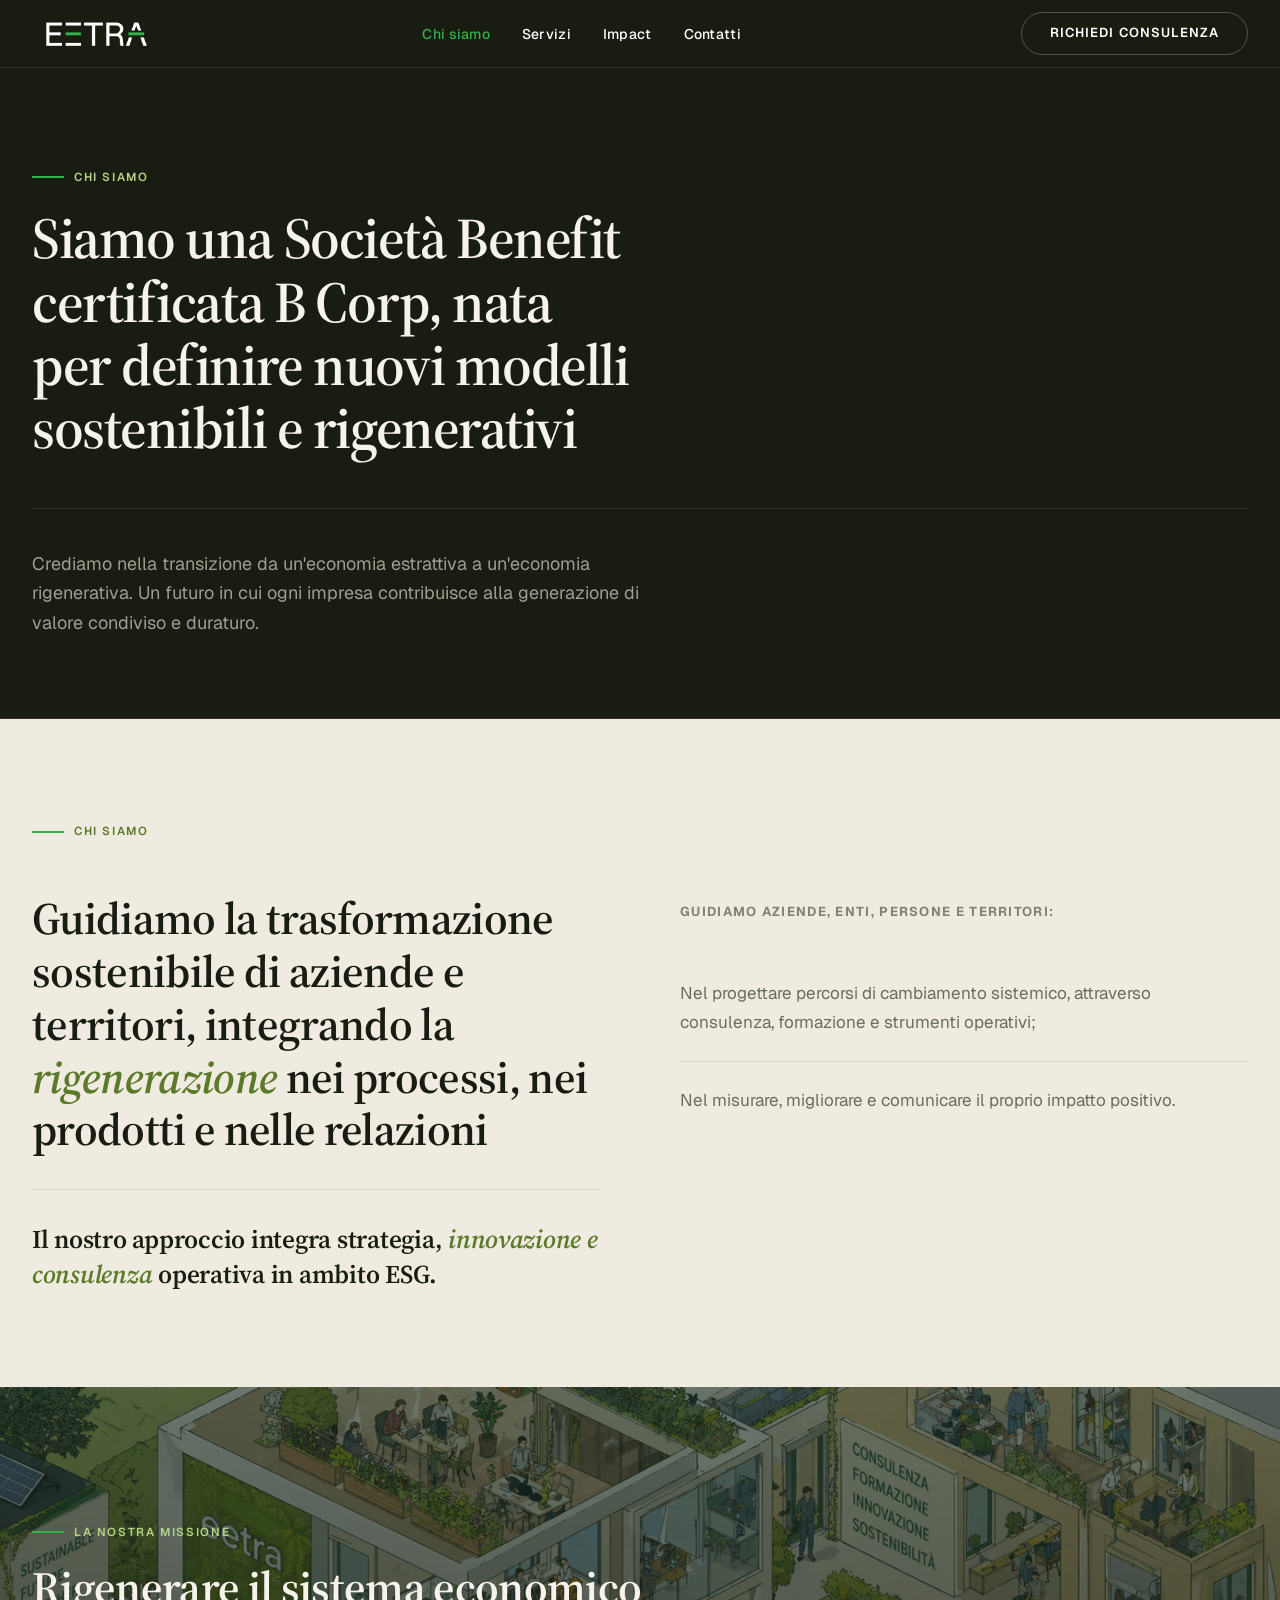
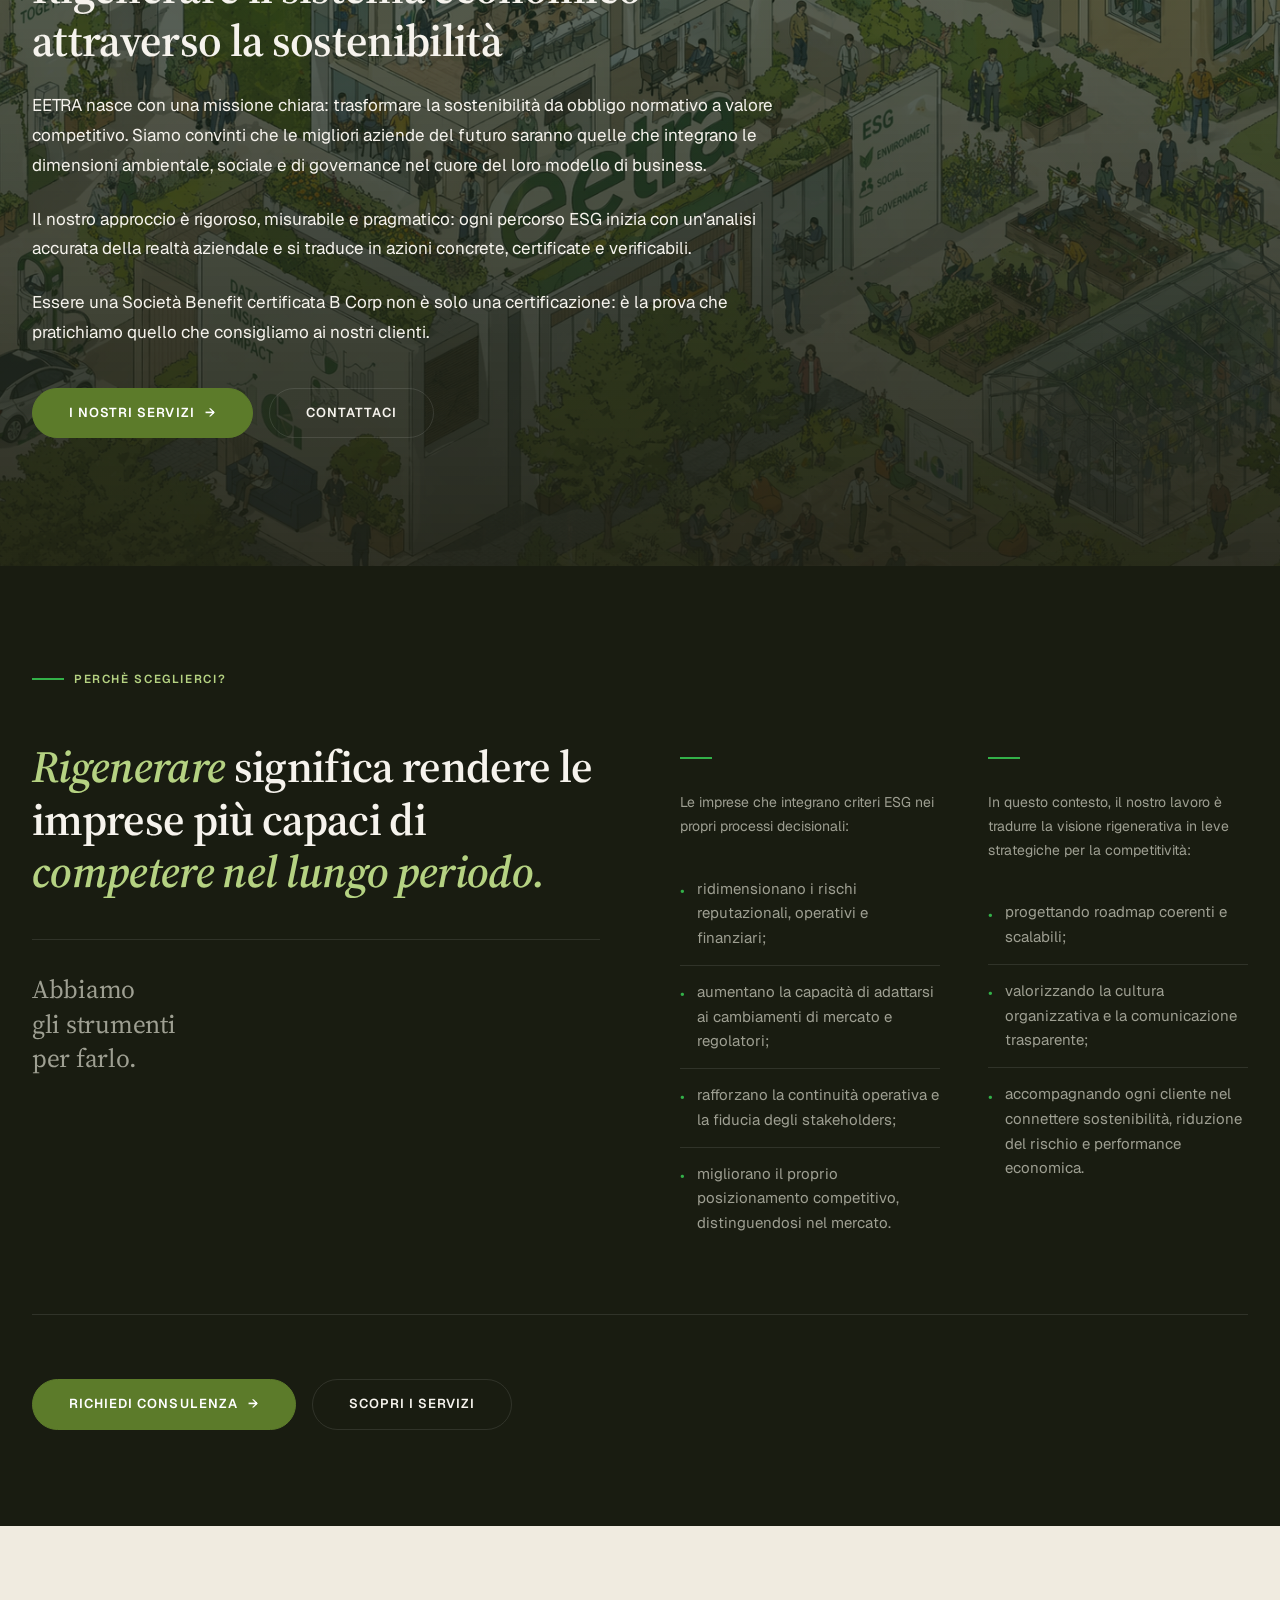
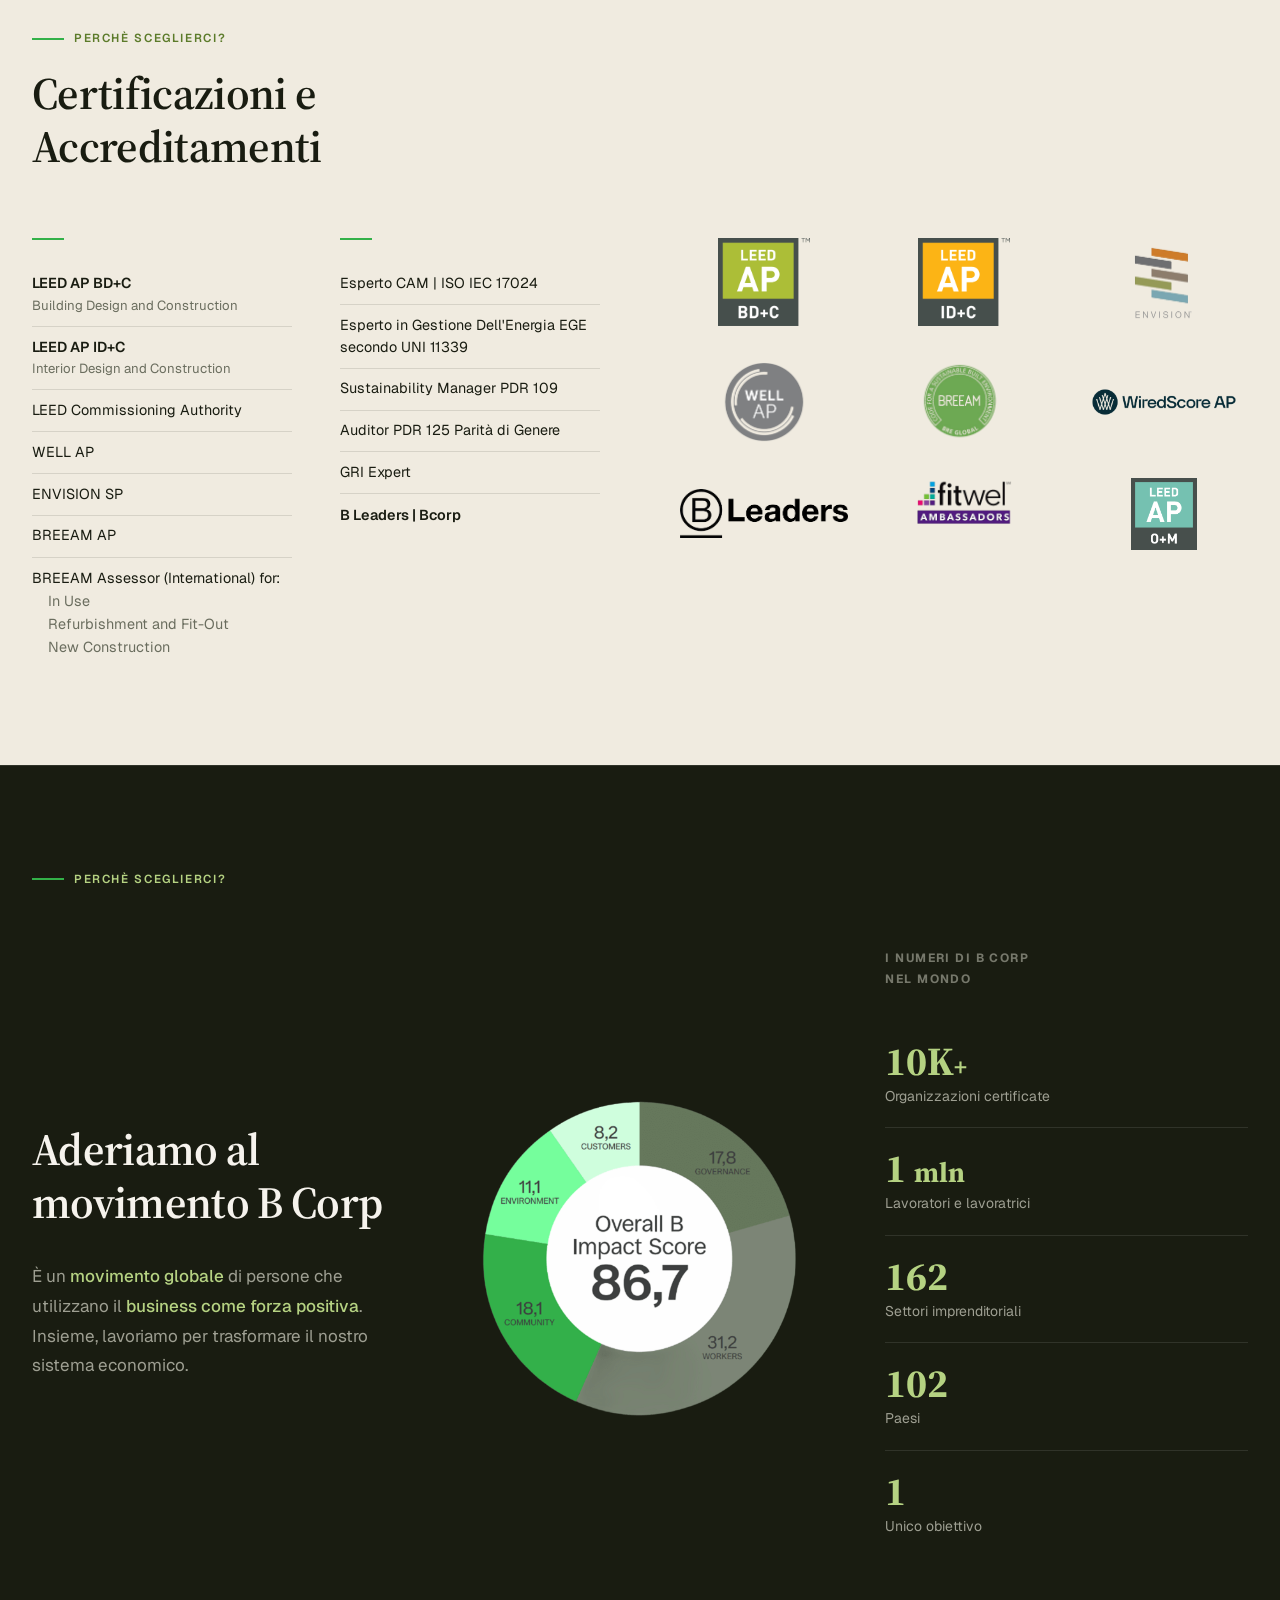
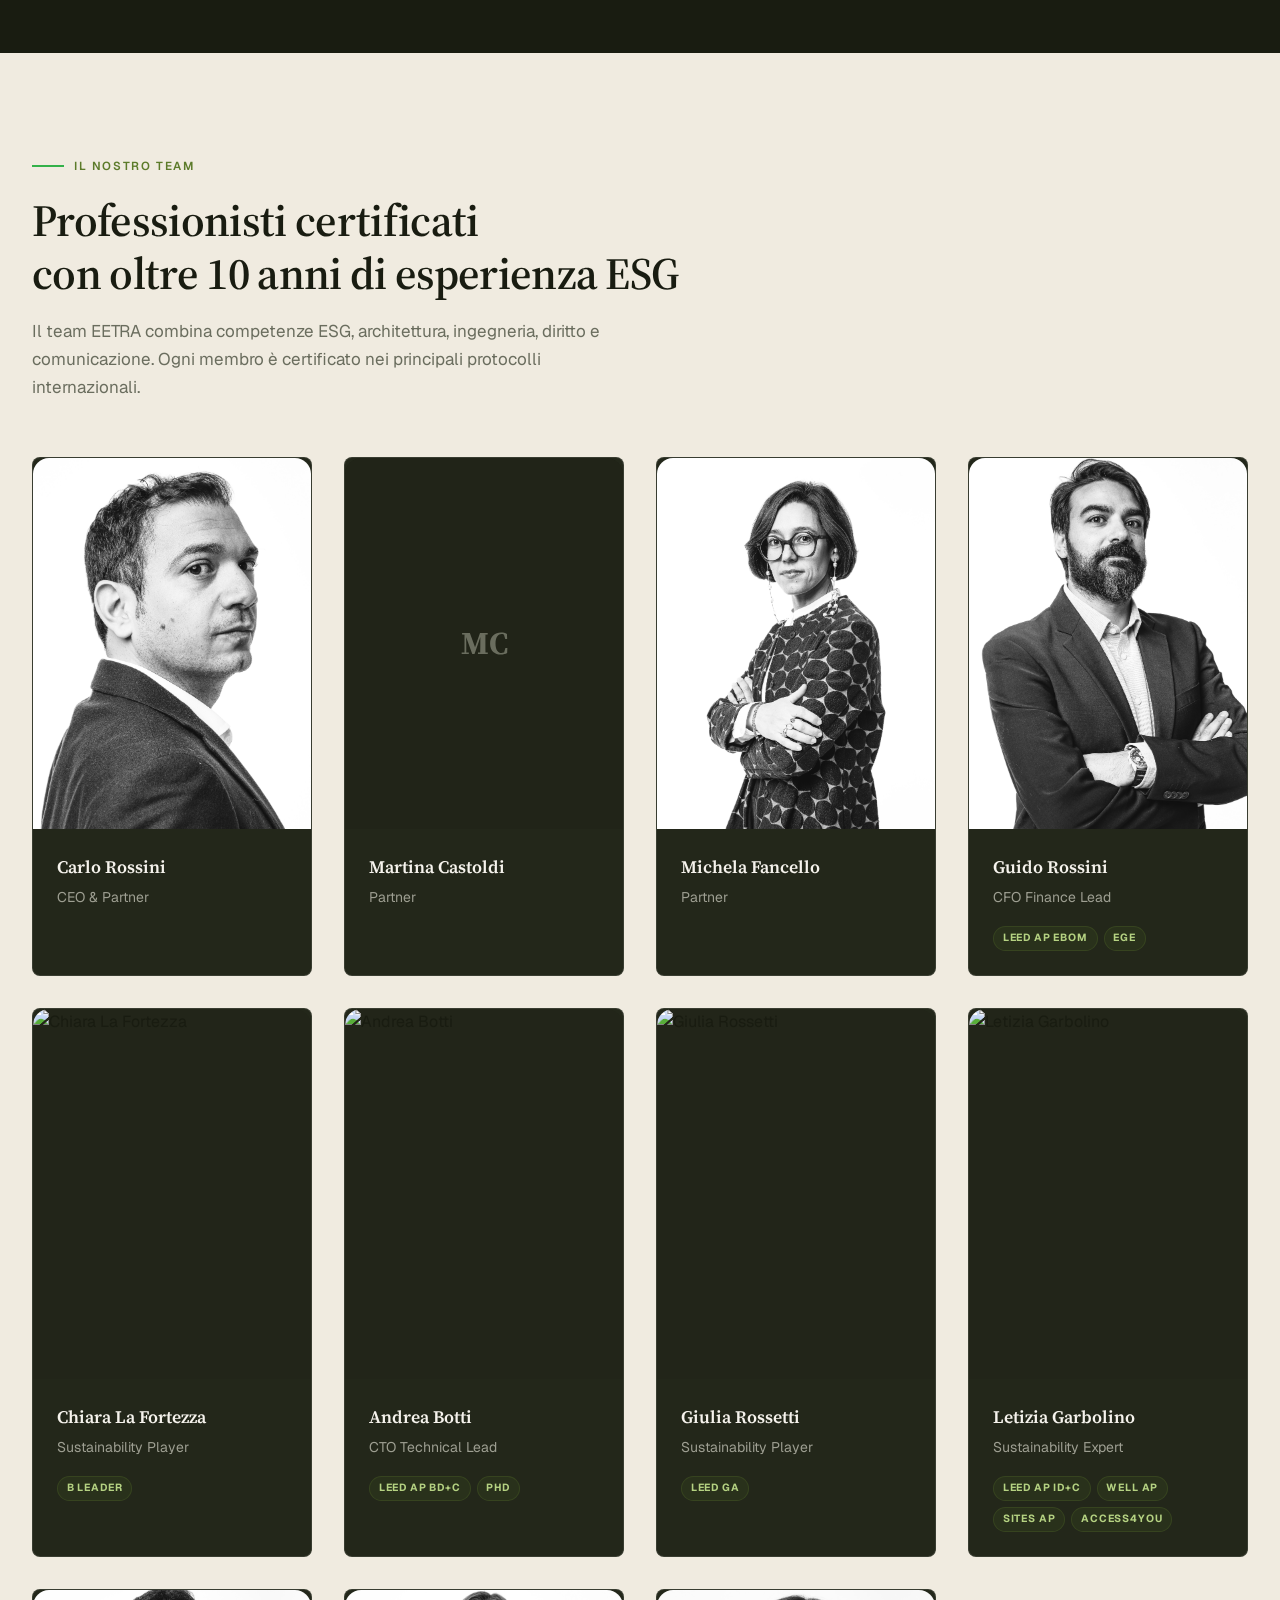
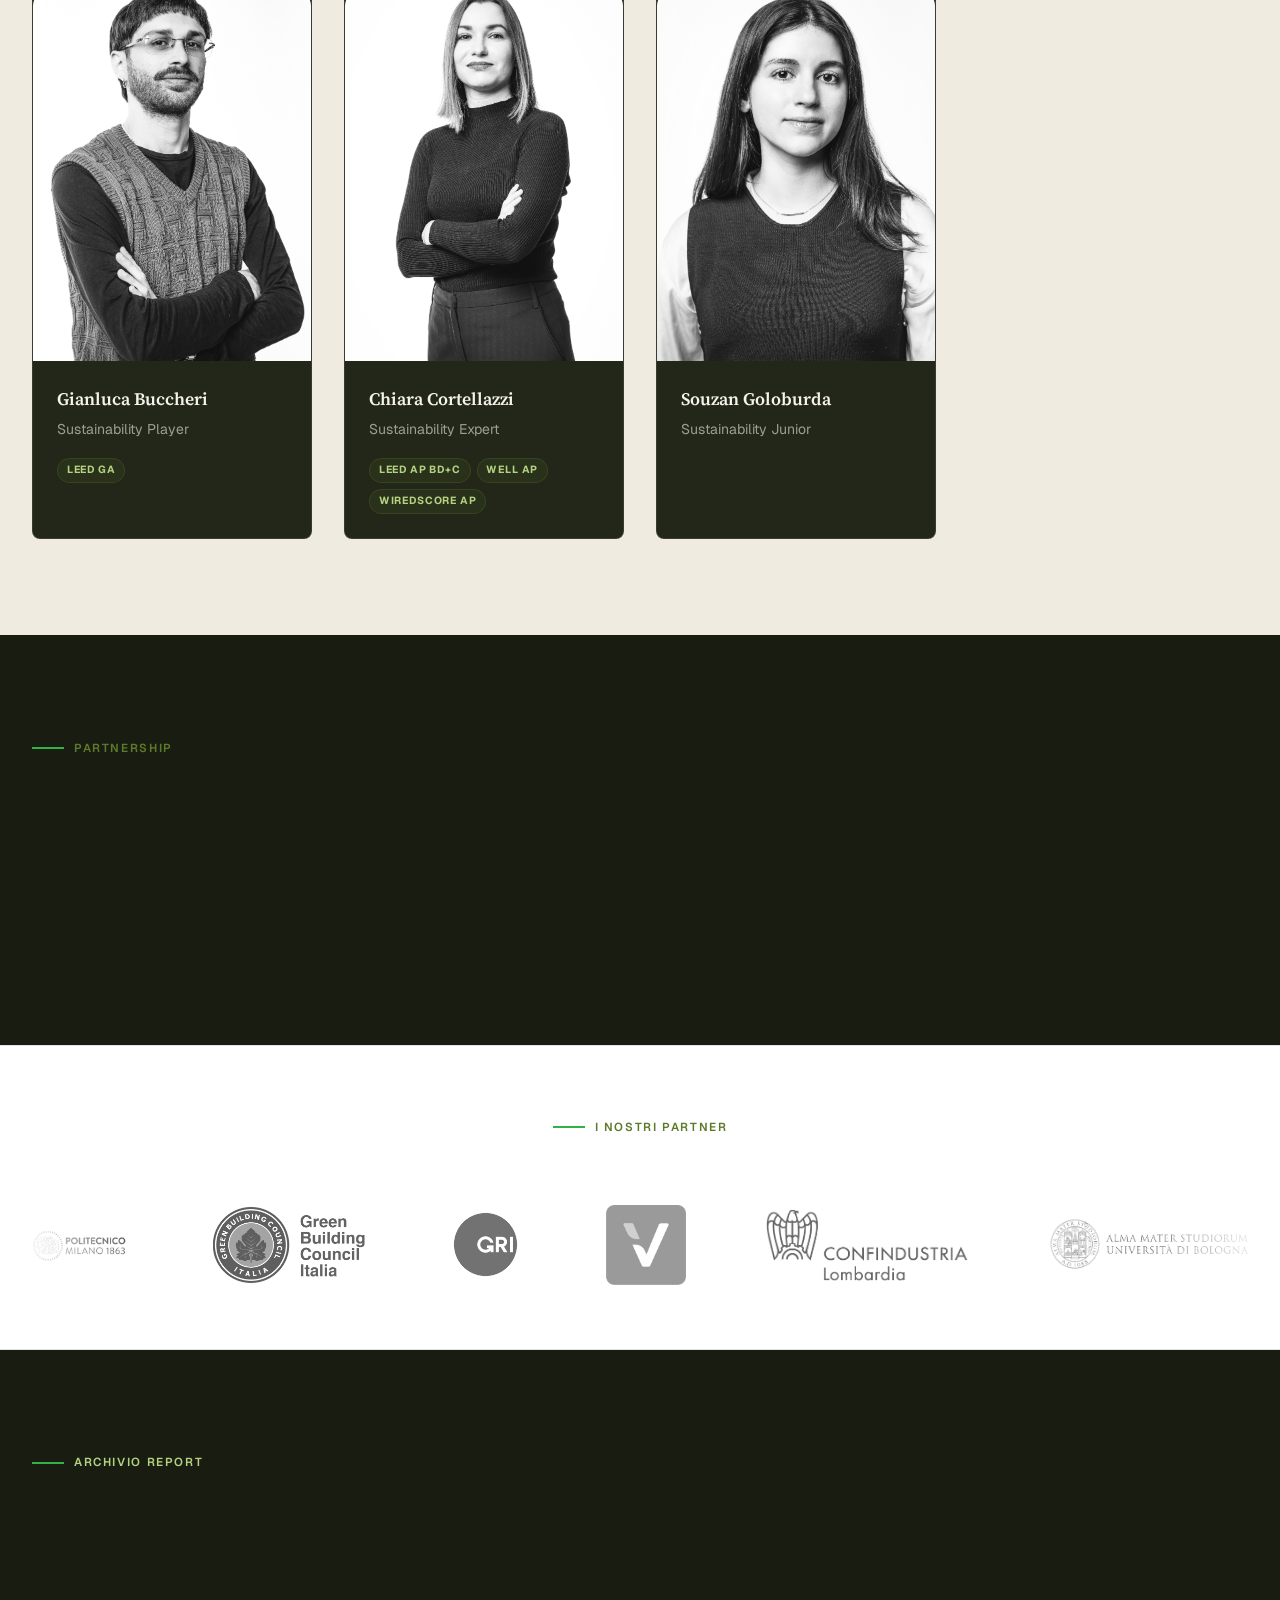
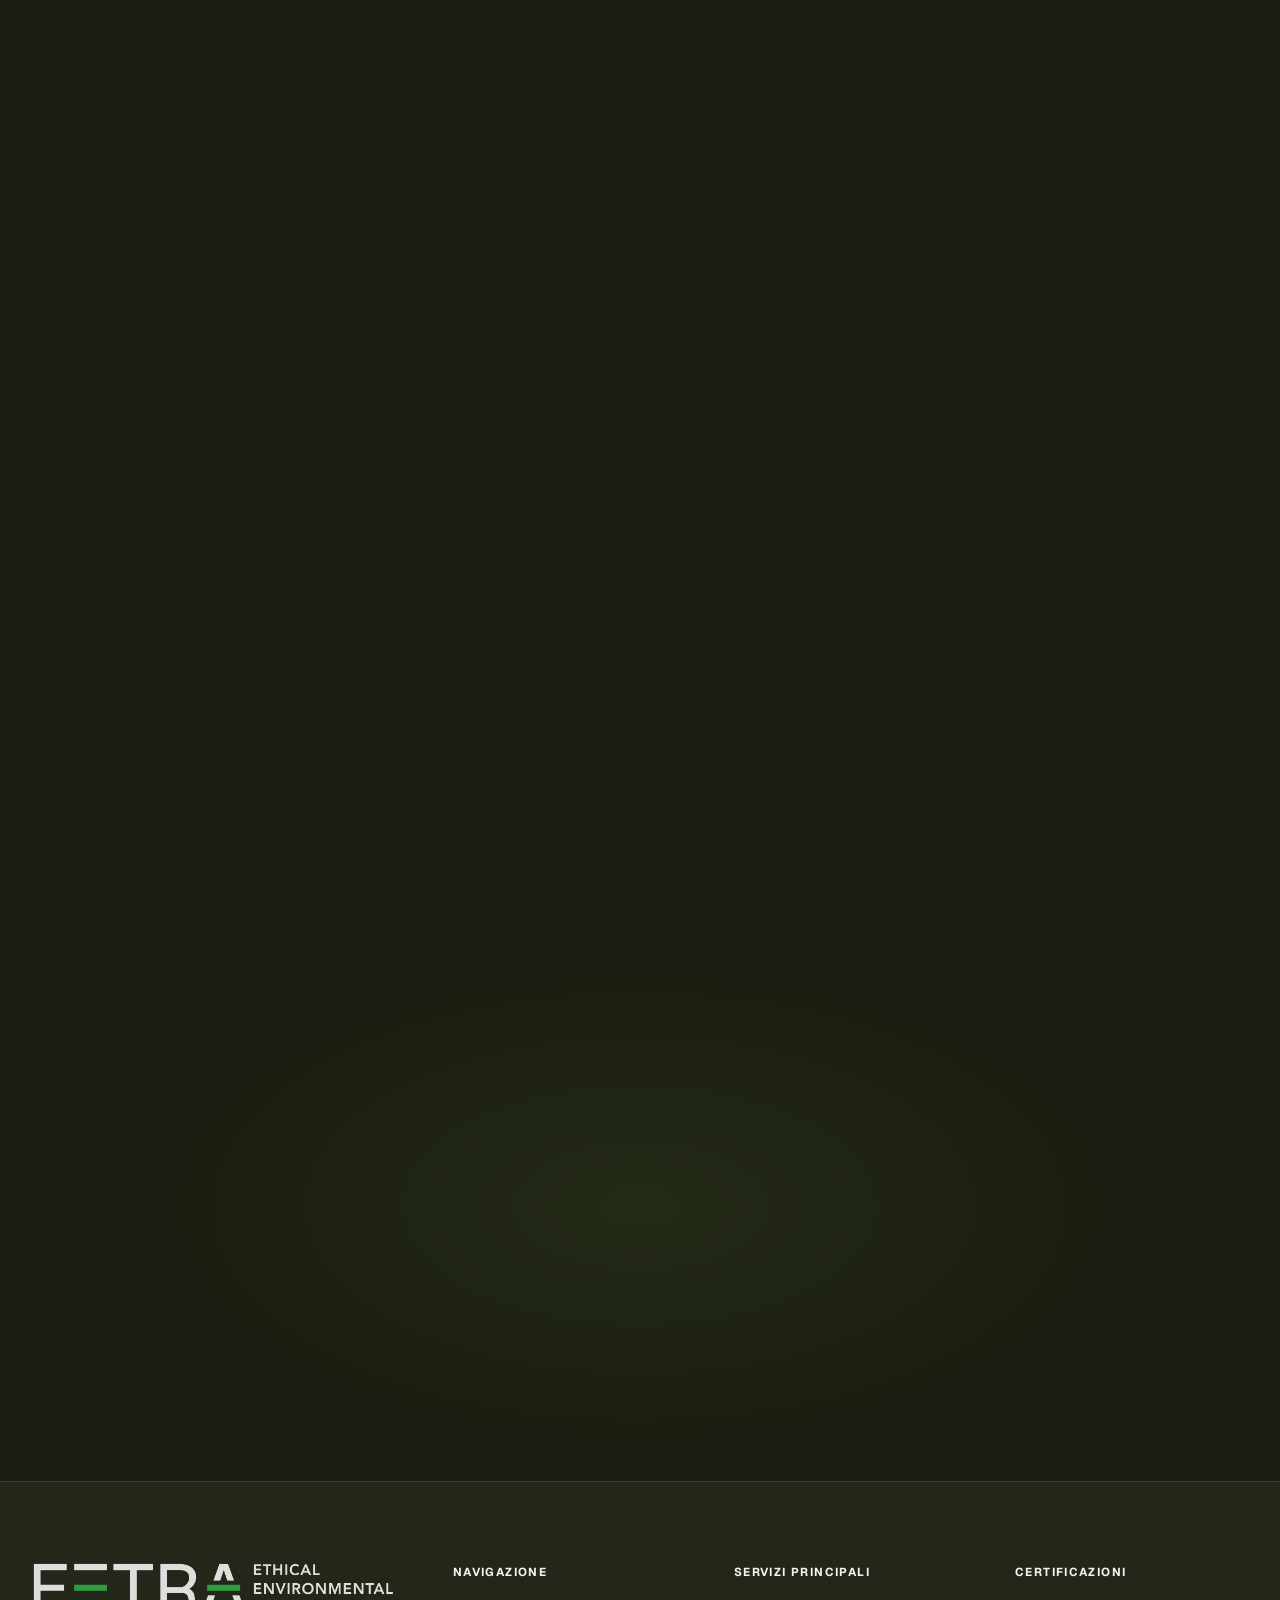
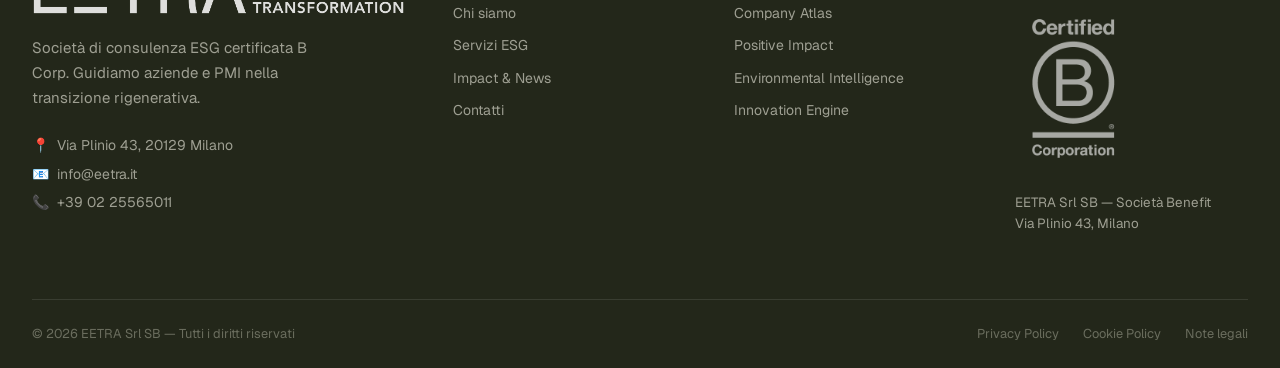
==== commit 7e4519d4: "uptade" ====
--- a/chi-siamo.html
+++ b/chi-siamo.html
@@ -11,7 +11,7 @@
   <link rel="preload" href="infosito/00_Fonts/Geist/Geist-VariableFont_wght.ttf" as="font" type="font/ttf" crossorigin>
   <link rel="stylesheet" href="css/style.css">
   <link rel="icon" type="image/png" href="infosito/01_Loghi/Logo EETRA/GRAPHICHE SINGOLE-01.png">
-<style>
+  <style>
     /* ---- Report card ---- */
     .report-card {
       background: var(--dark-2);
@@ -22,11 +22,13 @@
       flex-direction: column;
       transition: all var(--tr);
     }
+
     .report-card:hover {
       transform: translateY(-4px);
-      box-shadow: 0 20px 50px rgba(0,0,0,0.35);
-      border-color: rgba(92,123,42,0.4);
-    }
+      box-shadow: 0 20px 50px rgba(0, 0, 0, 0.35);
+      border-color: rgba(92, 123, 42, 0.4);
+    }
+
     .report-card__cover {
       aspect-ratio: 3/4;
       background: var(--dark-3);
@@ -37,13 +39,18 @@
       overflow: hidden;
       border-bottom: 1px solid var(--border-dk);
     }
+
     .report-card__cover img {
       width: 100%;
       height: 100%;
       object-fit: cover;
       transition: transform var(--tr-slow);
     }
-    .report-card:hover .report-card__cover img { transform: scale(1.04); }
+
+    .report-card:hover .report-card__cover img {
+      transform: scale(1.04);
+    }
+
     .report-card__cover-placeholder {
       display: flex;
       flex-direction: column;
@@ -55,6 +62,7 @@
       width: 100%;
       height: 100%;
     }
+
     .report-card__cover-year {
       font-family: var(--font-serif);
       font-size: clamp(3rem, 6vw, 5.5rem);
@@ -62,6 +70,7 @@
       line-height: 1;
       color: var(--green-pale);
     }
+
     .report-card__cover-label {
       font-size: 0.725rem;
       font-weight: 700;
@@ -69,24 +78,30 @@
       text-transform: uppercase;
       color: var(--muted-lt);
     }
+
     .report-card__cover-bar {
       position: absolute;
-      bottom: 0; left: 0; right: 0;
+      bottom: 0;
+      left: 0;
+      right: 0;
       height: 4px;
       background: linear-gradient(90deg, var(--green), var(--green-pale));
     }
+
     .report-card__body {
       padding: 1.75rem;
       flex: 1;
       display: flex;
       flex-direction: column;
     }
+
     .report-card__score {
       display: inline-flex;
       align-items: center;
       gap: 0.5rem;
       margin-bottom: 1rem;
     }
+
     .report-card__score-val {
       font-family: var(--font-serif);
       font-size: 1.5rem;
@@ -94,6 +109,7 @@
       color: var(--green-pale);
       line-height: 1;
     }
+
     .report-card__score-lbl {
       font-size: 0.7rem;
       font-weight: 700;
@@ -101,6 +117,7 @@
       text-transform: uppercase;
       color: var(--muted-lt);
     }
+
     .report-card__title {
       font-family: var(--font-serif);
       font-size: 1.15rem;
@@ -109,6 +126,7 @@
       margin-bottom: 0.75rem;
       letter-spacing: -0.01em;
     }
+
     .report-card__desc {
       font-size: 0.9rem;
       color: var(--muted-lt);
@@ -116,6 +134,7 @@
       flex: 1;
       margin-bottom: 1.5rem;
     }
+
     .report-card__actions {
       display: flex;
       gap: 0.75rem;
@@ -130,9 +149,10 @@
       text-align: center;
       transition: all var(--tr);
     }
+
     .upload-zone:hover {
       border-color: var(--green);
-      background: rgba(92,123,42,0.04);
+      background: rgba(92, 123, 42, 0.04);
     }
 
     /* ---- How it works ---- */
@@ -143,7 +163,11 @@
       padding: 2rem 0;
       border-bottom: 1px solid var(--border-dk);
     }
-    .step-item:last-child { border-bottom: none; }
+
+    .step-item:last-child {
+      border-bottom: none;
+    }
+
     .step-n {
       font-family: var(--font-serif);
       font-size: 2rem;
@@ -152,7 +176,9 @@
       min-width: 2.5rem;
       line-height: 1;
     }
+
     .step-content {}
+
     .step-title {
       font-family: var(--font-serif);
       font-size: 1.2rem;
@@ -161,12 +187,54 @@
       margin-bottom: 0.4rem;
       letter-spacing: -0.01em;
     }
-    .step-desc { font-size: 0.9375rem; color: var(--muted-lt); line-height: 1.65; }
+
+    .step-desc {
+      font-size: 0.9375rem;
+      color: var(--muted-lt);
+      line-height: 1.65;
+    }
+    /* ---- Team card photo ---- */
+    .team-card__photo {
+      aspect-ratio: 3/4;
+      overflow: hidden;
+      border-radius: var(--r-lg) var(--r-lg) 0 0;
+      background: var(--border-lt);
+    }
+
+    .team-card__photo img {
+      width: 100%;
+      height: 100%;
+      object-fit: cover;
+      display: block;
+      transition: transform 0.5s ease;
+    }
+
+    .team-card:hover .team-card__photo img {
+      transform: scale(1.04);
+    }
+
+    .team-card__photo-placeholder {
+      width: 100%;
+      height: 100%;
+      display: flex;
+      align-items: center;
+      justify-content: center;
+      font-family: var(--font-serif);
+      font-size: 2rem;
+      font-weight: 700;
+      color: var(--muted-dk);
+      background: var(--border-lt);
+    }
   </style>
 
-<style>
-@media (max-width:768px) { .responsive-split { grid-template-columns:1fr !important; gap:3rem !important; } }
-</style>
+  <style>
+    @media (max-width:768px) {
+      .responsive-split {
+        grid-template-columns: 1fr !important;
+        gap: 3rem !important;
+      }
+    }
+  </style>
 </head>
 
 <body>
@@ -182,7 +250,7 @@
         <li><a href="chi-siamo.html" class="nav__link active">Chi siamo</a></li>
         <li><a href="servizi.html" class="nav__link">Servizi</a></li>
         <li><a href="impact.html" class="nav__link">Impact</a></li>
-                <li><a href="contatti.html" class="nav__link">Contatti</a></li>
+        <li><a href="contatti.html" class="nav__link">Contatti</a></li>
       </ul>
       <a href="contatti.html" class="btn btn-primary nav__cta">Richiedi consulenza</a>
       <button class="nav__hamburger" id="hamburger" aria-label="Apri menu">
@@ -194,7 +262,7 @@
     <a href="chi-siamo.html" class="nav__mobile-link">Chi siamo</a>
     <a href="servizi.html" class="nav__mobile-link">Servizi</a>
     <a href="impact.html" class="nav__mobile-link">Impact</a>
-        <a href="contatti.html" class="nav__mobile-link">Contatti</a>
+    <a href="contatti.html" class="nav__mobile-link">Contatti</a>
     <div class="nav__mobile-cta"><a href="contatti.html" class="btn btn-primary">Richiedi consulenza</a></div>
   </div>
 
@@ -610,84 +678,54 @@
     </div>
   </section>
 
-  <!-- ============================================================
-     B CORP SECTION
-     ============================================================ -->
-  <section class="section th-cream" aria-label="Certificazione B Corp">
-    <div class="container">
-      <div class="sec-label"><span>B Corp Certification</span></div>
-      <h2 class="t-h2 mb-8 fade-up" style="color:var(--dark)">
-        Certificati B Corp con punteggio 86,7
-      </h2>
-      <div class="bcorp-block fade-up">
-        <div class="bcorp-block__score">
-          <div class="bcorp-block__scorenum" style="color:var(--dark)">86<span style="font-size:0.55em">,7</span></div>
-          <div class="bcorp-block__scorelbl" style="color:var(--muted-dk)">B Impact Score</div>
-          <img src="infosito/01_Loghi/Loghi_Accreditamenti Personali/B Leaders/b-corp nero.png" alt="B Corp logo"
-            style="height:160px; width:auto; margin:0 auto 1rem" onerror="this.style.display='none'">
-        </div>
-        <div class="bcorp-block__text">
-          <h3 class="t-h3 mb-3" style="color:var(--dark)">Cosa significa essere una Società Benefit B Corp</h3>
-          <p style="color:var(--muted-dk)">
-            La certificazione B Corp è il riconoscimento più rigoroso a livello globale per le aziende che bilanciano
-            profitto e impatto positivo. EETRA ha ottenuto un punteggio di 86,7 — significativamente superiore alla
-            soglia minima di 80 punti — posizionandosi tra le prime B Corp italiane nel settore della consulenza.
-          </p>
-          <p style="color:var(--muted-dk)">
-            Come Società Benefit, il nostro statuto societario include formalmente l'impegno verso obiettivi di
-            beneficio comune, con piena trasparenza e rendicontazione annuale attraverso la Governance.
-          </p>
-          <p style="color:var(--muted-dk)">
-            Essere B Corp ci permette di supportare i nostri clienti nel percorso di certificazione con l'autorevolezza
-            di chi l'ha già percorso.
-          </p>
-          <div style="margin-top:1.75rem">
-            <a href="contatti.html" class="btn btn-primary">Ottieni la B Corp con noi <span class="arrow">→</span></a>
-          </div>
-        </div>
-      </div>
-    </div>
-  </section>
 
   <!-- ============================================================
      TEAM
      ============================================================ -->
-  <section class="section th-dark" aria-label="Il nostro team">
+  <section class="section th-cream" aria-label="Il nostro team">
     <div class="container">
-      <div class="sec-label sec-label--lt"><span>Il nostro team</span></div>
-      <h2 class="t-h2 mb-2 fade-up">
+      <div class="sec-label"><span>Il nostro team</span></div>
+      <h2 class="t-h2 mb-2 fade-up" style="color:var(--dark)">
         Professionisti certificati<br>con oltre 10 anni di esperienza ESG
       </h2>
       <p class="fade-up delay-1"
-        style="color:var(--muted-lt); font-size:1.0625rem; max-width:620px; margin-bottom:3.5rem; line-height:1.65">
+        style="color:var(--muted-dk); font-size:1.0625rem; max-width:620px; margin-bottom:3.5rem; line-height:1.65">
         Il team EETRA combina competenze ESG, architettura, ingegneria, diritto e comunicazione. Ogni membro è
         certificato nei principali protocolli internazionali.
       </p>
 
       <div class="grid-4 fade-up">
         <div class="team-card">
-          <div class="team-card__photo"><div class="team-card__photo-placeholder">CR</div></div>
+          <div class="team-card__photo">
+            <img src="team/Carlo Rossini.jpg" alt="Carlo Rossini" loading="lazy">
+          </div>
           <div class="team-card__body">
             <p class="team-card__name">Carlo Rossini</p>
             <p class="team-card__role">CEO & Partner</p>
           </div>
         </div>
         <div class="team-card delay-1">
-          <div class="team-card__photo"><div class="team-card__photo-placeholder">MC</div></div>
+          <div class="team-card__photo">
+            <div class="team-card__photo-placeholder">MC</div>
+          </div>
           <div class="team-card__body">
             <p class="team-card__name">Martina Castoldi</p>
             <p class="team-card__role">Partner</p>
           </div>
         </div>
         <div class="team-card delay-2">
-          <div class="team-card__photo"><div class="team-card__photo-placeholder">MF</div></div>
+          <div class="team-card__photo">
+            <img src="team/Michela Fancello.jpg" alt="Michela Fancello" loading="lazy">
+          </div>
           <div class="team-card__body">
             <p class="team-card__name">Michela Fancello</p>
             <p class="team-card__role">Partner</p>
           </div>
         </div>
         <div class="team-card delay-3">
-          <div class="team-card__photo"><div class="team-card__photo-placeholder">GR</div></div>
+          <div class="team-card__photo">
+            <img src="team/Guido Rossini.jpg" alt="Guido Rossini" loading="lazy">
+          </div>
           <div class="team-card__body">
             <p class="team-card__name">Guido Rossini</p>
             <p class="team-card__role">CFO Finance Lead</p>
@@ -698,7 +736,9 @@
           </div>
         </div>
         <div class="team-card">
-          <div class="team-card__photo"><div class="team-card__photo-placeholder">CF</div></div>
+          <div class="team-card__photo">
+            <img src="team/Chiara La Fortezza.jpg" alt="Chiara La Fortezza" loading="lazy">
+          </div>
           <div class="team-card__body">
             <p class="team-card__name">Chiara La Fortezza</p>
             <p class="team-card__role">Sustainability Player</p>
@@ -708,7 +748,9 @@
           </div>
         </div>
         <div class="team-card delay-1">
-          <div class="team-card__photo"><div class="team-card__photo-placeholder">AB</div></div>
+          <div class="team-card__photo">
+            <img src="team/Andrea Botti.jpg" alt="Andrea Botti" loading="lazy">
+          </div>
           <div class="team-card__body">
             <p class="team-card__name">Andrea Botti</p>
             <p class="team-card__role">CTO Technical Lead</p>
@@ -719,7 +761,9 @@
           </div>
         </div>
         <div class="team-card delay-2">
-          <div class="team-card__photo"><div class="team-card__photo-placeholder">GR</div></div>
+          <div class="team-card__photo">
+            <img src="team/Giulia Rossetti.jpg" alt="Giulia Rossetti" loading="lazy">
+          </div>
           <div class="team-card__body">
             <p class="team-card__name">Giulia Rossetti</p>
             <p class="team-card__role">Sustainability Player</p>
@@ -729,7 +773,9 @@
           </div>
         </div>
         <div class="team-card delay-3">
-          <div class="team-card__photo"><div class="team-card__photo-placeholder">LG</div></div>
+          <div class="team-card__photo">
+            <img src="team/Letizia Garbolino.jpg" alt="Letizia Garbolino" loading="lazy">
+          </div>
           <div class="team-card__body">
             <p class="team-card__name">Letizia Garbolino</p>
             <p class="team-card__role">Sustainability Expert</p>
@@ -742,7 +788,9 @@
           </div>
         </div>
         <div class="team-card">
-          <div class="team-card__photo"><div class="team-card__photo-placeholder">GB</div></div>
+          <div class="team-card__photo">
+            <img src="team/Gianluca Buccheri.jpg" alt="Gianluca Buccheri" loading="lazy">
+          </div>
           <div class="team-card__body">
             <p class="team-card__name">Gianluca Buccheri</p>
             <p class="team-card__role">Sustainability Player</p>
@@ -752,7 +800,9 @@
           </div>
         </div>
         <div class="team-card delay-1">
-          <div class="team-card__photo"><div class="team-card__photo-placeholder">CC</div></div>
+          <div class="team-card__photo">
+            <img src="team/Chiara Cortellazzi.jpg" alt="Chiara Cortellazzi" loading="lazy">
+          </div>
           <div class="team-card__body">
             <p class="team-card__name">Chiara Cortellazzi</p>
             <p class="team-card__role">Sustainability Expert</p>
@@ -764,7 +814,9 @@
           </div>
         </div>
         <div class="team-card delay-2">
-          <div class="team-card__photo"><div class="team-card__photo-placeholder">SG</div></div>
+          <div class="team-card__photo">
+            <img src="team/Souzan Goloburda.jpg" alt="Souzan Goloburda" loading="lazy">
+          </div>
           <div class="team-card__body">
             <p class="team-card__name">Souzan Goloburda</p>
             <p class="team-card__role">Sustainability Junior</p>
@@ -778,24 +830,24 @@
   <!-- ============================================================
      PARTNERSHIPS
      ============================================================ -->
-  <section class="section th-cream" aria-label="Partnership">
+  <section class="section th-dark" aria-label="Partnership">
     <div class="container">
       <div class="sec-label"><span>Partnership</span></div>
-      <h2 class="t-h2 mb-12 fade-up" style="color:var(--dark)">
+      <h2 class="t-h2 mb-12 fade-up" style="color:var(--off-white)">
         Collaborazioni d'impatto
       </h2>
 
       <div class="grid-2 fade-up" style="gap:4rem">
         <div>
-          <h3 class="t-h3 mb-4" style="color:var(--dark); font-size:1.5rem">Partnership Strategiche</h3>
-          <p style="color:var(--muted-dk); font-size:1.0625rem; line-height:1.65">
+          <h3 class="t-h3 mb-4" style="color:var(--green-pale); font-size:1.5rem">Partnership Strategiche</h3>
+          <p style="color:var(--muted-lt); font-size:1.0625rem; line-height:1.65">
             Collaboriamo con aziende e leader di settore per integrare soluzioni ESG all'avanguardia nei processi
             industriali e produttivi.
           </p>
         </div>
         <div>
-          <h3 class="t-h3 mb-4" style="color:var(--dark); font-size:1.5rem">Partnership Istituzionali</h3>
-          <p style="color:var(--muted-dk); font-size:1.0625rem; line-height:1.65">
+          <h3 class="t-h3 mb-4" style="color:var(--green-pale); font-size:1.5rem">Partnership Istituzionali</h3>
+          <p style="color:var(--muted-lt); font-size:1.0625rem; line-height:1.65">
             Partner accademici e istituzionali (Politecnico di Milano, IED, GBC Italia) per garantire rigore scientifico
             e aggiornamento normativo costante.
           </p>
@@ -803,59 +855,87 @@
       </div>
     </div>
   </section>
-  <section class="ticker-wrap" aria-label="le nostre collaborazioni" style="background: var(--white);">
+  <section class="ticker-wrap" aria-label="i nostri partner" style="background: var(--white);">
     <div class="ticker-hd">
       <div class="sec-label" style="justify-content:center">
-        <span>le nostre collaborazioni</span>
+        <span>i nostri partner</span>
       </div>
     </div>
 
     <div class="ticker-mask">
       <div class="ticker-track" aria-hidden="true">
         <!-- First set -->
-        <img class="ticker-logo" src="infosito/01_Loghi/Loghi_Clienti/benetton-group_logo.png" alt="Benetton Group">
-        <img class="ticker-logo" src="infosito/01_Loghi/Loghi_Clienti/ENGIE.png" alt="ENGIE">
-        <img class="ticker-logo" src="infosito/01_Loghi/Loghi_Clienti/DNV Logo-800x400.png" alt="DNV">
-        <img class="ticker-logo" src="infosito/01_Loghi/Loghi_Clienti/HILTI (1).png" alt="Hilti">
-        <img class="ticker-logo" src="infosito/01_Loghi/Loghi_Clienti/BolognaFiere_logo.png" alt="Bologna Fiere">
-        <img class="ticker-logo" src="infosito/01_Loghi/Loghi_Clienti/NUVEEN.png" alt="Nuveen">
-        <img class="ticker-logo" src="infosito/01_Loghi/Loghi_Clienti/Q8 (1).png" alt="Q8">
-        <img class="ticker-logo" src="infosito/01_Loghi/Loghi_Clienti/savills.png" alt="Savills">
-        <img class="ticker-logo" src="infosito/01_Loghi/Loghi_Clienti/Systra.png" alt="Systra">
-        <img class="ticker-logo" src="infosito/01_Loghi/Loghi_Clienti/IMQ.png" alt="IMQ">
-        <img class="ticker-logo" src="infosito/01_Loghi/Loghi_Clienti/Carlo Ratti ASS_logo.jpg"
-          alt="Carlo Ratti Associati">
-        <img class="ticker-logo" src="infosito/01_Loghi/Loghi_Clienti/Coldwell-Banke.png" alt="Coldwell Banker">
-        <img class="ticker-logo" src="infosito/01_Loghi/Loghi_Clienti/habitech.png" alt="Habitech">
-        <img class="ticker-logo" src="infosito/01_Loghi/Loghi_Clienti/FinintSGR_logo.jpg" alt="Finint SGR">
-        <img class="ticker-logo" src="infosito/01_Loghi/Loghi_Clienti/evora.png" alt="Evora">
-        <img class="ticker-logo" src="infosito/01_Loghi/Loghi_Clienti/DREES and SOMMER.png" alt="Drees &amp; Sommer">
-        <img class="ticker-logo" src="infosito/01_Loghi/Loghi_Clienti/Dussman.png" alt="Dussmann">
-        <img class="ticker-logo" src="infosito/01_Loghi/Loghi_Clienti/sole 24 ore.png" alt="Sole 24 Ore">
-        <img class="ticker-logo" src="infosito/01_Loghi/Loghi_Clienti/YARD REAAS.png" alt="YARD REAAS">
-        <img class="ticker-logo" src="infosito/01_Loghi/Loghi_Clienti/Dussman.png" alt="Dussmann">
+        <img class="ticker-logo" src="infosito/01_Loghi/Loghi_Partners/Associazioni/POLIMI.png"
+          alt="Politecnico di Milano">
+        <img class="ticker-logo" src="infosito/01_Loghi/Loghi_Partners/Associazioni/GBC Italia_logo_02.png"
+          alt="GBC Italia">
+        <img class="ticker-logo" src="infosito/01_Loghi/Loghi_Partners/Associazioni/GRI_logo.png" alt="GRI">
+        <img class="ticker-logo" src="infosito/01_Loghi/Loghi_Partners/Associazioni/EcoVadis_logo.png" alt="EcoVadis">
+        <img class="ticker-logo" src="infosito/01_Loghi/Loghi_Partners/Associazioni/Confindustria-Lombardia-logo.png"
+          alt="Confindustria Lombardia">
+        <img class="ticker-logo" src="infosito/01_Loghi/Loghi_Partners/Associazioni/UNIBO.png"
+          alt="Università di Bologna">
+        <img class="ticker-logo" src="infosito/01_Loghi/Loghi_Partners/Associazioni/SAPIENZA.png" alt="Sapienza">
+        <img class="ticker-logo" src="infosito/01_Loghi/Loghi_Partners/Associazioni/U.S. GBC_logo.png"
+          alt="US Green Building Council">
+        <img class="ticker-logo" src="infosito/01_Loghi/Loghi_Partners/Associazioni/ULI_logo.png"
+          alt="Urban Land Institute">
+        <img class="ticker-logo" src="infosito/01_Loghi/Loghi_Partners/Associazioni/Assoimmobiliare_logo.jpg"
+          alt="Assoimmobiliare">
+        <img class="ticker-logo" src="infosito/01_Loghi/Loghi_Partners/Associazioni/Arel_logo.png" alt="Arel">
+        <img class="ticker-logo" src="infosito/01_Loghi/Loghi_Partners/Associazioni/Bwoman_logo.png" alt="B Woman">
+        <img class="ticker-logo" src="infosito/01_Loghi/Loghi_Partners/Associazioni/Sustainability Makers_logo.png"
+          alt="Sustainability Makers">
+        <img class="ticker-logo" src="infosito/01_Loghi/Loghi_Partners/Associazioni/EuropeanClimatePAct_logo.png"
+          alt="European Climate Pact">
+        <img class="ticker-logo" src="infosito/01_Loghi/Loghi_Partners/AziendePartners/4mainds_logo.png" alt="4Mainds">
+        <img class="ticker-logo" src="infosito/01_Loghi/Loghi_Partners/AziendePartners/REVALU.png" alt="Revalu">
+        <img class="ticker-logo" src="infosito/01_Loghi/Loghi_Partners/AziendePartners/Greenlife Coach_logo.png"
+          alt="Greenlife Coach">
+        <img class="ticker-logo" src="infosito/01_Loghi/Loghi_Partners/AziendePartners/wala_logo.png" alt="Wala">
+        <img class="ticker-logo" src="infosito/01_Loghi/Loghi_Partners/AziendePartners/esatek_logo.png" alt="Esatek">
+        <img class="ticker-logo" src="infosito/01_Loghi/Loghi_Partners/AziendePartners/amcs_logo.png" alt="AMCS">
+        <img class="ticker-logo" src="infosito/01_Loghi/Loghi_Partners/TerzoSettore/Fondazione Libellula_logo.png"
+          alt="Fondazione Libellula">
+        <img class="ticker-logo" src="infosito/01_Loghi/Loghi_Partners/TerzoSettore/ANT_logo.jpg" alt="ANT">
+        <img class="ticker-logo" src="infosito/01_Loghi/Loghi_Partners/AbbonamentiRiviste/materiaRinnovabile_logo.png"
+          alt="Materia Rinnovabile">
         <!-- Duplicate for infinite loop -->
-        <img class="ticker-logo" src="infosito/01_Loghi/Loghi_Clienti/benetton-group_logo.png" alt="Benetton Group">
-        <img class="ticker-logo" src="infosito/01_Loghi/Loghi_Clienti/ENGIE.png" alt="ENGIE">
-        <img class="ticker-logo" src="infosito/01_Loghi/Loghi_Clienti/DNV Logo-800x400.png" alt="DNV">
-        <img class="ticker-logo" src="infosito/01_Loghi/Loghi_Clienti/HILTI (1).png" alt="Hilti">
-        <img class="ticker-logo" src="infosito/01_Loghi/Loghi_Clienti/BolognaFiere_logo.png" alt="Bologna Fiere">
-        <img class="ticker-logo" src="infosito/01_Loghi/Loghi_Clienti/NUVEEN.png" alt="Nuveen">
-        <img class="ticker-logo" src="infosito/01_Loghi/Loghi_Clienti/Q8 (1).png" alt="Q8">
-        <img class="ticker-logo" src="infosito/01_Loghi/Loghi_Clienti/savills.png" alt="Savills">
-        <img class="ticker-logo" src="infosito/01_Loghi/Loghi_Clienti/Systra.png" alt="Systra">
-        <img class="ticker-logo" src="infosito/01_Loghi/Loghi_Clienti/IMQ.png" alt="IMQ">
-        <img class="ticker-logo" src="infosito/01_Loghi/Loghi_Clienti/Carlo Ratti ASS_logo.jpg"
-          alt="Carlo Ratti Associati">
-        <img class="ticker-logo" src="infosito/01_Loghi/Loghi_Clienti/Coldwell-Banke.png" alt="Coldwell Banker">
-        <img class="ticker-logo" src="infosito/01_Loghi/Loghi_Clienti/habitech.png" alt="Habitech">
-        <img class="ticker-logo" src="infosito/01_Loghi/Loghi_Clienti/FinintSGR_logo.jpg" alt="Finint SGR">
-        <img class="ticker-logo" src="infosito/01_Loghi/Loghi_Clienti/evora.png" alt="Evora">
-        <img class="ticker-logo" src="infosito/01_Loghi/Loghi_Clienti/DREES and SOMMER.png" alt="Drees &amp; Sommer">
-        <img class="ticker-logo" src="infosito/01_Loghi/Loghi_Clienti/Dussman.png" alt="Dussmann">
-        <img class="ticker-logo" src="infosito/01_Loghi/Loghi_Clienti/sole 24 ore.png" alt="Sole 24 Ore">
-        <img class="ticker-logo" src="infosito/01_Loghi/Loghi_Clienti/YARD REAAS.png" alt="YARD REAAS">
-        <img class="ticker-logo" src="infosito/01_Loghi/Loghi_Clienti/Dussman.png" alt="Dussmann">
+        <img class="ticker-logo" src="infosito/01_Loghi/Loghi_Partners/Associazioni/POLIMI.png"
+          alt="Politecnico di Milano">
+        <img class="ticker-logo" src="infosito/01_Loghi/Loghi_Partners/Associazioni/GBC Italia_logo_02.png"
+          alt="GBC Italia">
+        <img class="ticker-logo" src="infosito/01_Loghi/Loghi_Partners/Associazioni/GRI_logo.png" alt="GRI">
+        <img class="ticker-logo" src="infosito/01_Loghi/Loghi_Partners/Associazioni/EcoVadis_logo.png" alt="EcoVadis">
+        <img class="ticker-logo" src="infosito/01_Loghi/Loghi_Partners/Associazioni/Confindustria-Lombardia-logo.png"
+          alt="Confindustria Lombardia">
+        <img class="ticker-logo" src="infosito/01_Loghi/Loghi_Partners/Associazioni/UNIBO.png"
+          alt="Università di Bologna">
+        <img class="ticker-logo" src="infosito/01_Loghi/Loghi_Partners/Associazioni/SAPIENZA.png" alt="Sapienza">
+        <img class="ticker-logo" src="infosito/01_Loghi/Loghi_Partners/Associazioni/U.S. GBC_logo.png"
+          alt="US Green Building Council">
+        <img class="ticker-logo" src="infosito/01_Loghi/Loghi_Partners/Associazioni/ULI_logo.png"
+          alt="Urban Land Institute">
+        <img class="ticker-logo" src="infosito/01_Loghi/Loghi_Partners/Associazioni/Assoimmobiliare_logo.jpg"
+          alt="Assoimmobiliare">
+        <img class="ticker-logo" src="infosito/01_Loghi/Loghi_Partners/Associazioni/Arel_logo.png" alt="Arel">
+        <img class="ticker-logo" src="infosito/01_Loghi/Loghi_Partners/Associazioni/Bwoman_logo.png" alt="B Woman">
+        <img class="ticker-logo" src="infosito/01_Loghi/Loghi_Partners/Associazioni/Sustainability Makers_logo.png"
+          alt="Sustainability Makers">
+        <img class="ticker-logo" src="infosito/01_Loghi/Loghi_Partners/Associazioni/EuropeanClimatePAct_logo.png"
+          alt="European Climate Pact">
+        <img class="ticker-logo" src="infosito/01_Loghi/Loghi_Partners/AziendePartners/4mainds_logo.png" alt="4Mainds">
+        <img class="ticker-logo" src="infosito/01_Loghi/Loghi_Partners/AziendePartners/REVALU.png" alt="Revalu">
+        <img class="ticker-logo" src="infosito/01_Loghi/Loghi_Partners/AziendePartners/Greenlife Coach_logo.png"
+          alt="Greenlife Coach">
+        <img class="ticker-logo" src="infosito/01_Loghi/Loghi_Partners/AziendePartners/wala_logo.png" alt="Wala">
+        <img class="ticker-logo" src="infosito/01_Loghi/Loghi_Partners/AziendePartners/esatek_logo.png" alt="Esatek">
+        <img class="ticker-logo" src="infosito/01_Loghi/Loghi_Partners/AziendePartners/amcs_logo.png" alt="AMCS">
+        <img class="ticker-logo" src="infosito/01_Loghi/Loghi_Partners/TerzoSettore/Fondazione Libellula_logo.png"
+          alt="Fondazione Libellula">
+        <img class="ticker-logo" src="infosito/01_Loghi/Loghi_Partners/TerzoSettore/ANT_logo.jpg" alt="ANT">
+        <img class="ticker-logo" src="infosito/01_Loghi/Loghi_Partners/AbbonamentiRiviste/materiaRinnovabile_logo.png"
+          alt="Materia Rinnovabile">
       </div>
     </div>
   </section>
@@ -882,37 +962,6 @@
   </div>
 
   -->
-
-  <!-- ============================================================
-     GOVERNANCE
-     ============================================================ -->
-  <section class="section th-cream" id="governance" aria-label="Governance">
-    <div class="container">
-      <div class="sec-label fade-up"><span>Governance</span></div>
-      <h2 class="t-h2 mb-4 fade-up" style="color:var(--dark)">
-        Il nostro impatto misurabile,<br>ogni anno
-      </h2>
-      <p class="fade-up delay-1" style="font-size:1.0625rem; color:var(--muted-dk); line-height:1.65; max-width:720px; margin-bottom:3rem">
-        Come Società Benefit certificata B Corp, EETRA pubblica ogni anno la Governance: un documento trasparente che rendiconta l'impatto ambientale, sociale e di governance generato dalla nostra attività e dai nostri progetti.
-      </p>
-
-      <!-- Stats strip -->
-      <div class="grid-3 fade-up" style="gap:0; border:1px solid var(--border-lt); border-radius:var(--r-md); margin-bottom:3.5rem">
-        <div style="padding:2rem 2.5rem; border-right:1px solid var(--border-lt)">
-          <div style="font-family:var(--font-serif); font-size:2.25rem; font-weight:700; color:var(--green)">86,7</div>
-          <p style="font-size:0.75rem; font-weight:700; letter-spacing:0.1em; text-transform:uppercase; color:var(--muted-dk); margin-top:0.3rem">Punteggio B Corp 2024</p>
-        </div>
-        <div style="padding:2rem 2.5rem; border-right:1px solid var(--border-lt)">
-          <div style="font-family:var(--font-serif); font-size:2.25rem; font-weight:700; color:var(--green)">Annuale</div>
-          <p style="font-size:0.75rem; font-weight:700; letter-spacing:0.1em; text-transform:uppercase; color:var(--muted-dk); margin-top:0.3rem">Frequenza di pubblicazione</p>
-        </div>
-        <div style="padding:2rem 2.5rem">
-          <div style="font-family:var(--font-serif); font-size:2.25rem; font-weight:700; color:var(--green)">PDF</div>
-          <p style="font-size:0.75rem; font-weight:700; letter-spacing:0.1em; text-transform:uppercase; color:var(--muted-dk); margin-top:0.3rem">Formato download gratuito</p>
-        </div>
-      </div>
-    </div>
-  </section>
 
   <!-- ============================================================
      GOVERNANCE REPORTS
@@ -924,144 +973,15 @@
         Scarica le nostre<br>Relazioni d'Impatto
       </h2>
 
-      <div class="grid-3 fade-up">
-
-        <!-- Report 2024 (LATEST) -->
-        <article class="report-card">
-          <div class="report-card__cover">
-            <div class="report-card__cover-placeholder">
-              <div style="font-size:2.5rem; opacity:0.4">📄</div>
-              <div class="report-card__cover-year">2024</div>
-              <p class="report-card__cover-label">Governance</p>
-              <div style="display:inline-block; padding:0.3rem 0.9rem; border:1px solid rgba(92,123,42,0.4); border-radius:100px; font-size:0.7rem; font-weight:700; letter-spacing:0.1em; text-transform:uppercase; color:var(--green-pale)">Edizione più recente</div>
-            </div>
-            <div class="report-card__cover-bar"></div>
-          </div>
-          <div class="report-card__body">
-            <div class="report-card__score">
-              <span class="report-card__score-val">86,7</span>
-              <span class="report-card__score-lbl">B Corp Score</span>
-            </div>
-            <h3 class="report-card__title">Governance EETRA 2024</h3>
-            <p class="report-card__desc">
-              Il report annuale documenta l'impatto generato da EETRA nel 2024: progetti ESG completati, emissioni evitate, clienti supportati, formazione erogata e governance interna.
-            </p>
-            <div class="report-card__actions">
-              <a href="#" class="btn btn-primary" id="download-2024" download onclick="handleDownload(event, '2024')">
-                Download PDF <span class="arrow">→</span>
-              </a>
-            </div>
-          </div>
-        </article>
-
-        <!-- Report 2023 -->
-        <article class="report-card">
-          <div class="report-card__cover">
-            <div class="report-card__cover-placeholder">
-              <div style="font-size:2.5rem; opacity:0.3">📄</div>
-              <div class="report-card__cover-year" style="color:var(--muted-lt)">2023</div>
-              <p class="report-card__cover-label">Governance</p>
-            </div>
-          </div>
-          <div class="report-card__body">
-            <div class="report-card__score" style="opacity:0.8">
-              <span class="report-card__score-val" style="color:var(--muted-lt)">82,4</span>
-              <span class="report-card__score-lbl">B Corp Score</span>
-            </div>
-            <h3 class="report-card__title" style="color:var(--muted-lt)">Governance EETRA 2023</h3>
-            <p class="report-card__desc">
-              Report annuale 2023: espansione del team, nuove certificazioni LEED e BREEAM completate e primo anno come Sustainability Consultancy B Corp in Italia.
-            </p>
-            <div class="report-card__actions">
-              <a href="#" class="btn btn-outline" id="download-2023" download onclick="handleDownload(event, '2023')">
-                Download PDF <span class="arrow">→</span>
-              </a>
-            </div>
-          </div>
-        </article>
-
-        <!-- Report 2022 -->
-        <article class="report-card" style="opacity:0.65">
-          <div class="report-card__cover">
-            <div class="report-card__cover-placeholder">
-              <div style="font-size:2.5rem; opacity:0.2">📄</div>
-              <div class="report-card__cover-year" style="color:var(--muted-dk)">2022</div>
-              <p class="report-card__cover-label">Governance</p>
-            </div>
-          </div>
-          <div class="report-card__body">
-            <div class="report-card__score" style="opacity:0.6">
-              <span class="report-card__score-val" style="color:var(--muted-dk)">79,1</span>
-              <span class="report-card__score-lbl">B Corp Score</span>
-            </div>
-            <h3 class="report-card__title" style="color:var(--muted-dk)">Governance EETRA 2022</h3>
-            <p class="report-card__desc" style="color:var(--muted-dk)">
-              Report annuale 2022: consolidamento servizi ESG, avvio percorso B Corp, crescita del portafoglio clienti nel real estate sostenibile.
-            </p>
-            <div class="report-card__actions">
-              <a href="#" class="btn btn-outline" style="opacity:0.6">
-                Download PDF <span class="arrow">→</span>
-              </a>
-            </div>
-          </div>
-        </article>
-
+      <div class="grid-3 fade-up" id="reports-grid">
+        <!-- Populated by report-manager.js -->
       </div>
     </div>
   </section>
-
-  <!-- ============================================================
-     COSA CONTIENE LA GOVERNANCE
-     ============================================================ -->
-  <section class="section th-cream" aria-label="Cosa contiene la governance">
-    <div class="container">
-      <div style="display:grid; grid-template-columns:1fr 1fr; gap:5rem; align-items:start" class="responsive-split">
-        <div class="fade-up">
-          <div class="sec-label"><span>Il contenuto</span></div>
-          <h2 class="t-h2 mb-4" style="color:var(--dark)">
-            Cosa trovi nella<br>Governance
-          </h2>
-          <p style="font-size:1rem; color:var(--muted-dk); line-height:1.72; margin-bottom:1.25rem">
-            La Governance di EETRA è redatta secondo le linee guida per le Società Benefit e i requisiti B Corp. Non è un documento di marketing: è una rendicontazione trasparente e verificabile.
-          </p>
-          <p style="font-size:1rem; color:var(--muted-dk); line-height:1.72">
-            I dati vengono raccolti internamente, validati dal team ESG e sottoposti a verifica nell'ambito del processo di recertificazione B Corp annuale.
-          </p>
-        </div>
-
-        <div class="fade-up delay-1">
-          <div class="step-item">
-            <span class="step-n">01</span>
-            <div class="step-content">
-              <h4 class="step-title">Impatto ambientale</h4>
-              <p class="step-desc">Emissioni di CO₂, consumi energetici, riduzione emissioni generata dai progetti ESG per i clienti, certificazioni ambientali.</p>
-            </div>
-          </div>
-          <div class="step-item">
-            <span class="step-n">02</span>
-            <div class="step-content">
-              <h4 class="step-title">Impatto sociale</h4>
-              <p class="step-desc">Ore di formazione, professionisti formati, iniziative di welfare, diversità e inclusione del team.</p>
-            </div>
-          </div>
-          <div class="step-item">
-            <span class="step-n">03</span>
-            <div class="step-content">
-              <h4 class="step-title">Governance</h4>
-              <p class="step-desc">Struttura societaria, mission benefit, politiche di trasparenza, gestione dei fornitori secondo criteri ESG.</p>
-            </div>
-          </div>
-          <div class="step-item">
-            <span class="step-n">04</span>
-            <div class="step-content">
-              <h4 class="step-title">Punteggio B Corp</h4>
-              <p class="step-desc">B Impact Score complessivo e per categoria: Community, Environment, Workers, Customers, Governance.</p>
-            </div>
-          </div>
-        </div>
-      </div>
-    </div>
-  </section>
+  <script src="js/report-manager.js"></script>
+  <script>
+    RM.renderInto('reports-grid');
+  </script>
 
   <!-- ============================================================
      CTA
@@ -1102,7 +1022,7 @@
             <a href="chi-siamo.html">Chi siamo</a>
             <a href="servizi.html">Servizi ESG</a>
             <a href="impact.html">Impact &amp; News</a>
-                        <a href="contatti.html">Contatti</a>
+            <a href="contatti.html">Contatti</a>
           </nav>
         </div>
         <div>
@@ -1137,15 +1057,15 @@
 
   <script src="js/main.js"></script>
 
-<script>
-function handleDownload(e, year) {
-  var link = document.getElementById('download-' + year);
-  if (!link || link.getAttribute('href') === '#') {
-    e.preventDefault();
-    alert('Il PDF della Relazione d\'Impatto ' + year + ' non è ancora stato caricato. Contattaci a info@eetra.it per riceverlo.');
-  }
-}
-</script>
+  <script>
+    function handleDownload(e, year) {
+      var link = document.getElementById('download-' + year);
+      if (!link || link.getAttribute('href') === '#') {
+        e.preventDefault();
+        alert('Il PDF della Relazione d\'Impatto ' + year + ' non è ancora stato caricato. Contattaci a info@eetra.it per riceverlo.');
+      }
+    }
+  </script>
 </body>
 
 </html>
--- a/css/style.css
+++ b/css/style.css
@@ -1264,12 +1264,6 @@
   border: 1px solid var(--border-dk);
   border-radius: var(--r-md);
   overflow: hidden;
-  transition: all var(--tr);
-}
-
-.team-card:hover {
-  transform: translateY(-4px);
-  box-shadow: 0 20px 40px rgba(0, 0, 0, 0.3);
 }
 
 .team-card__photo {
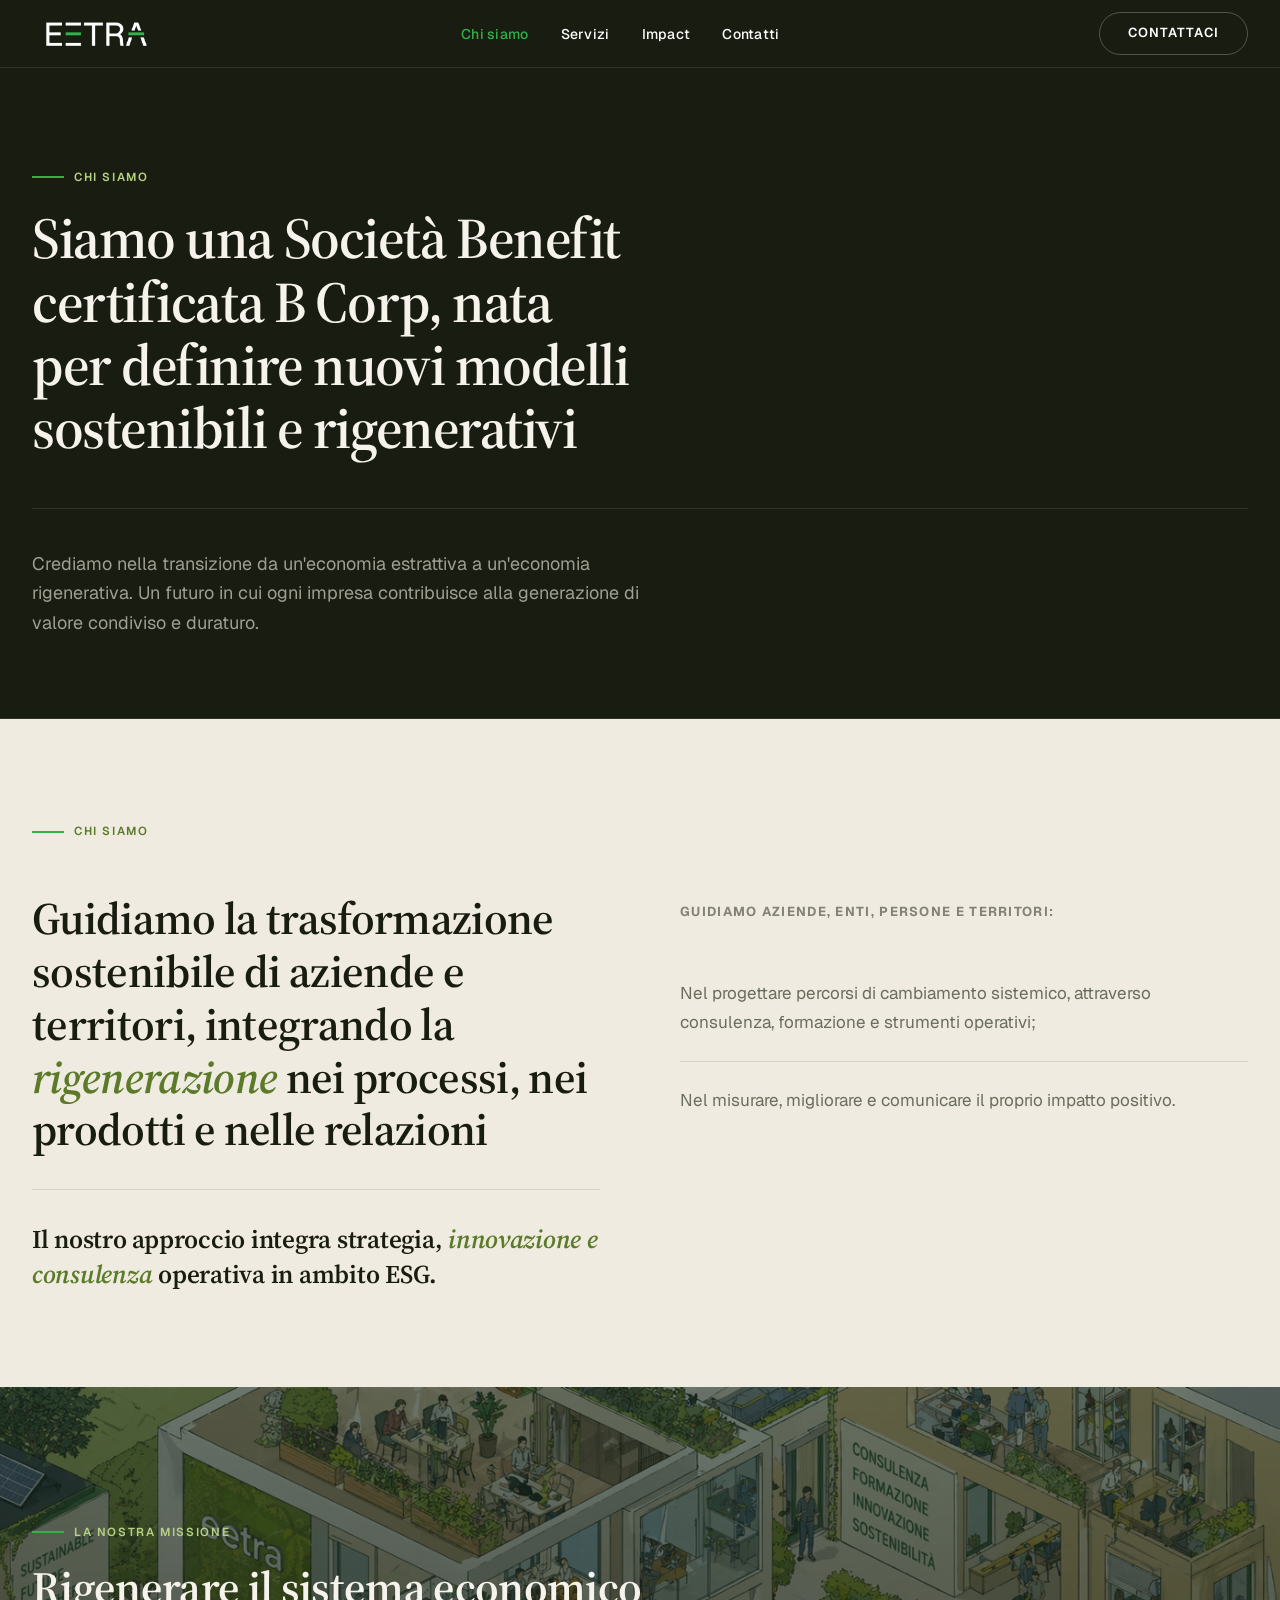
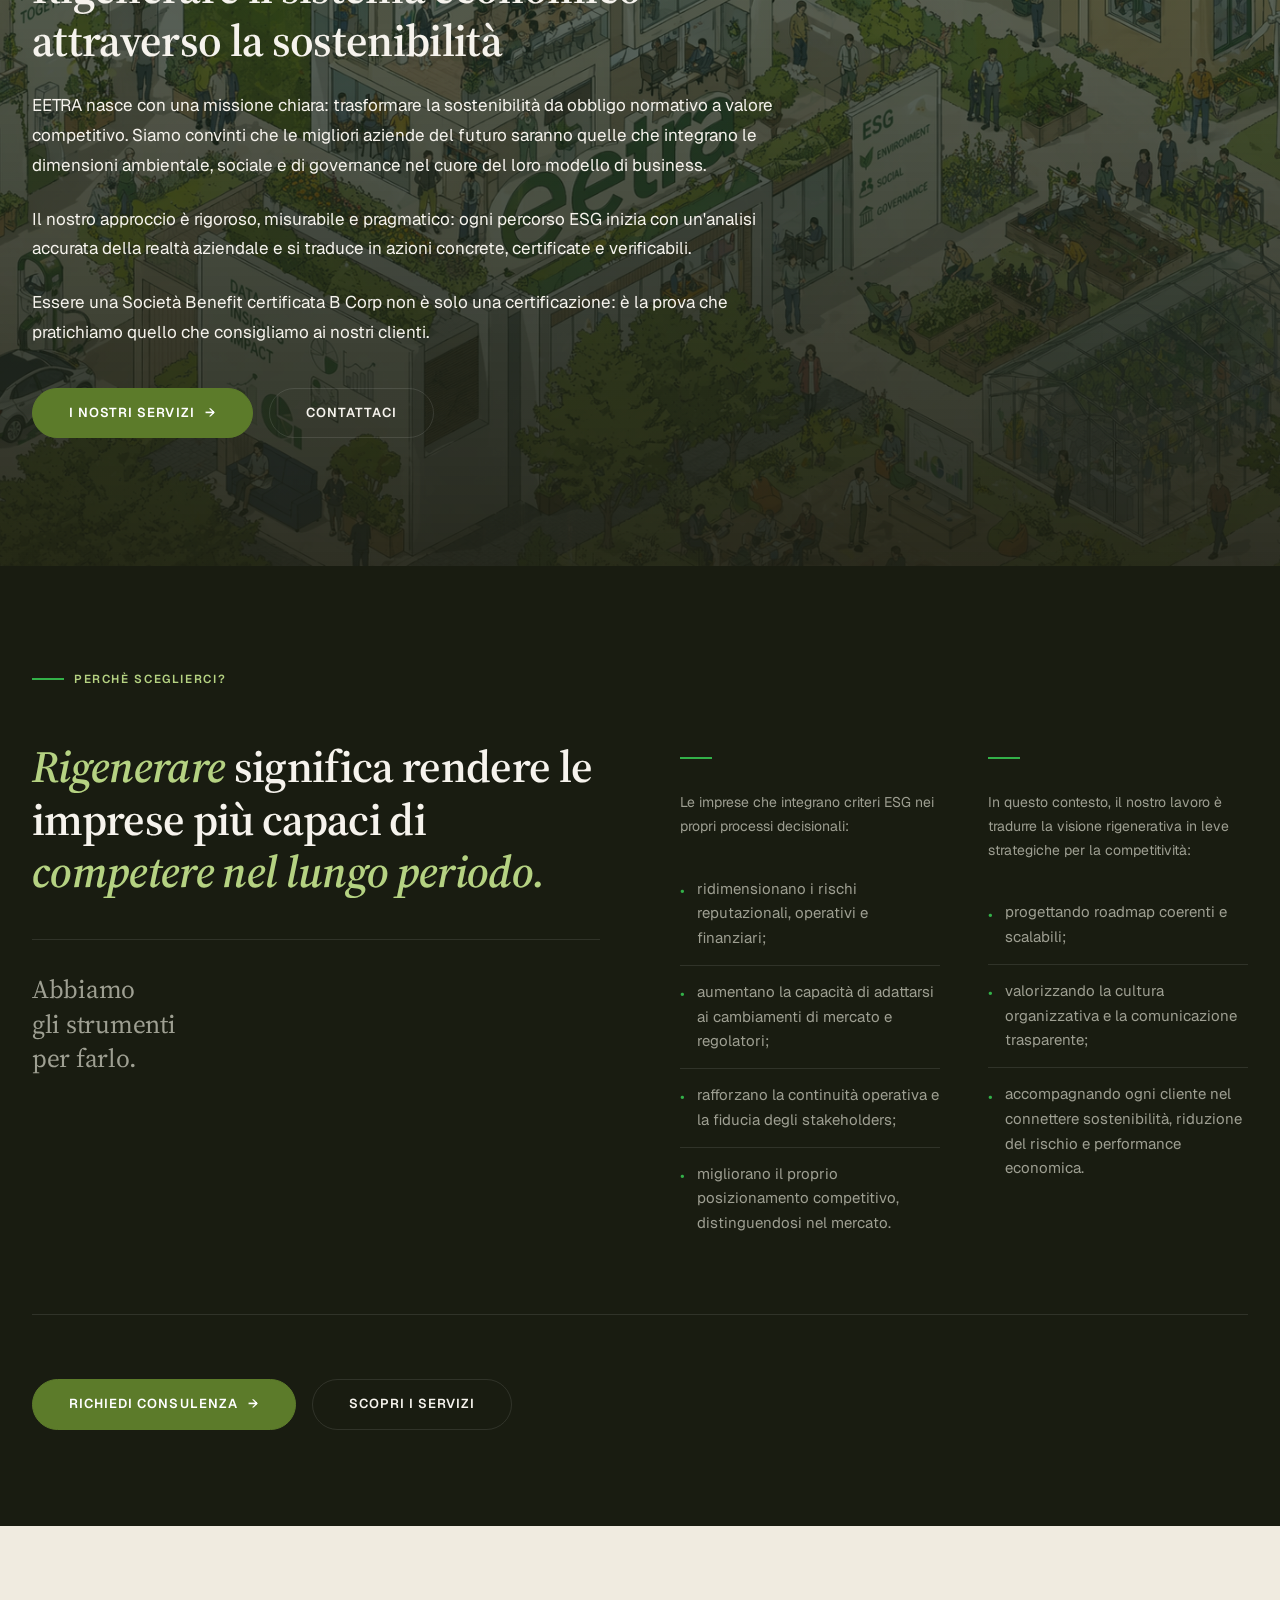
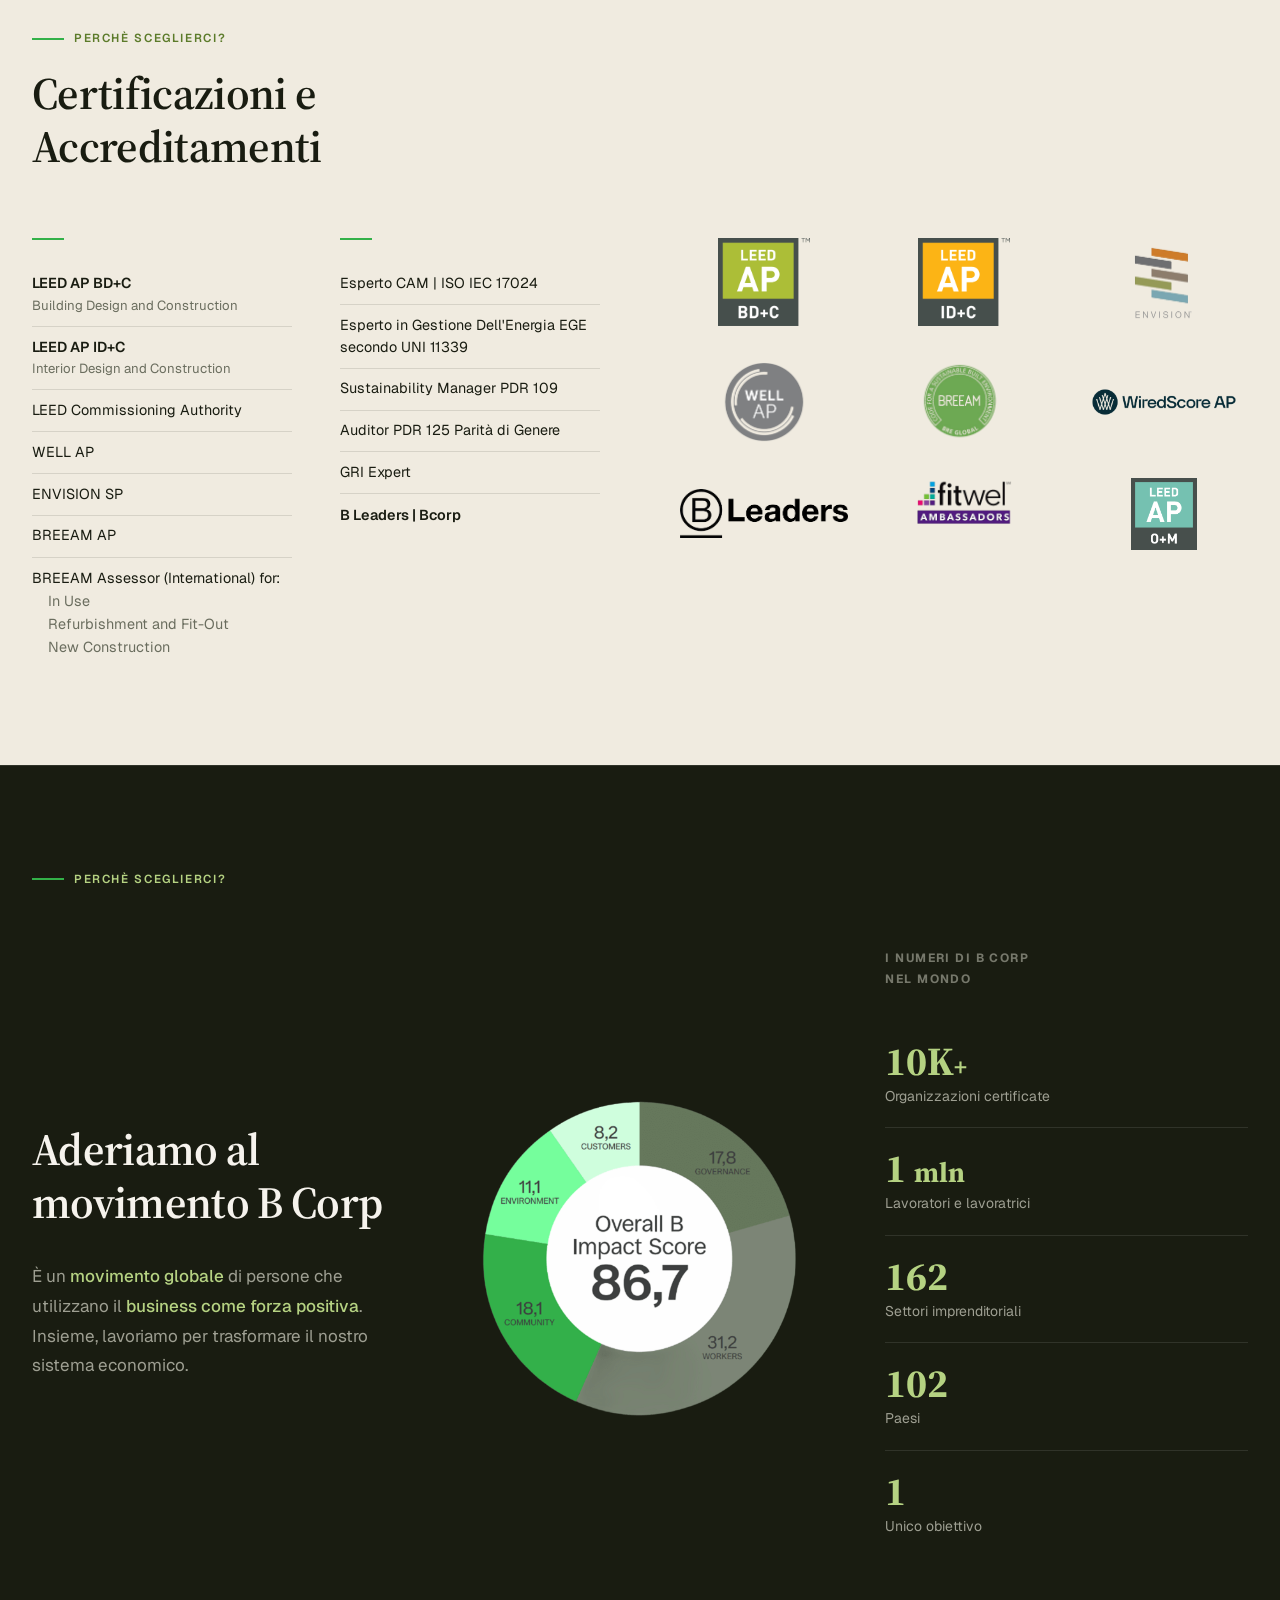
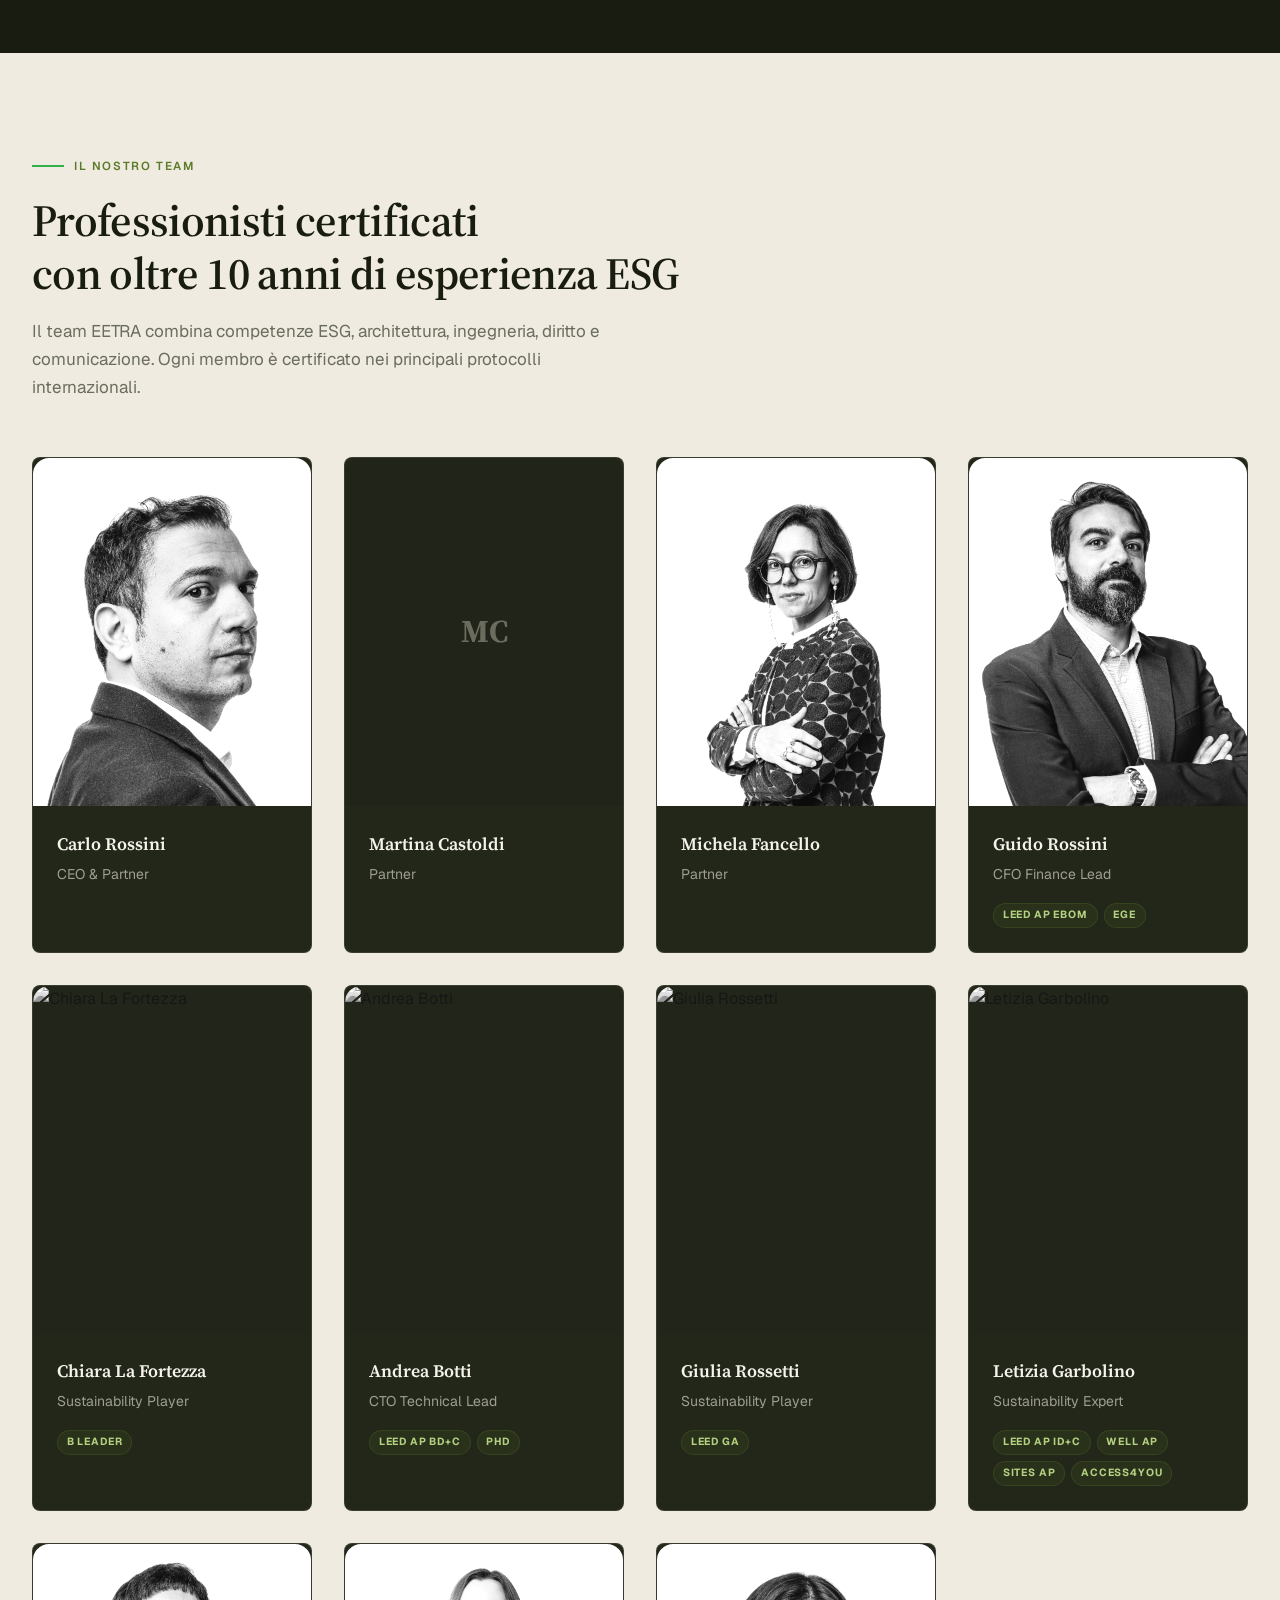
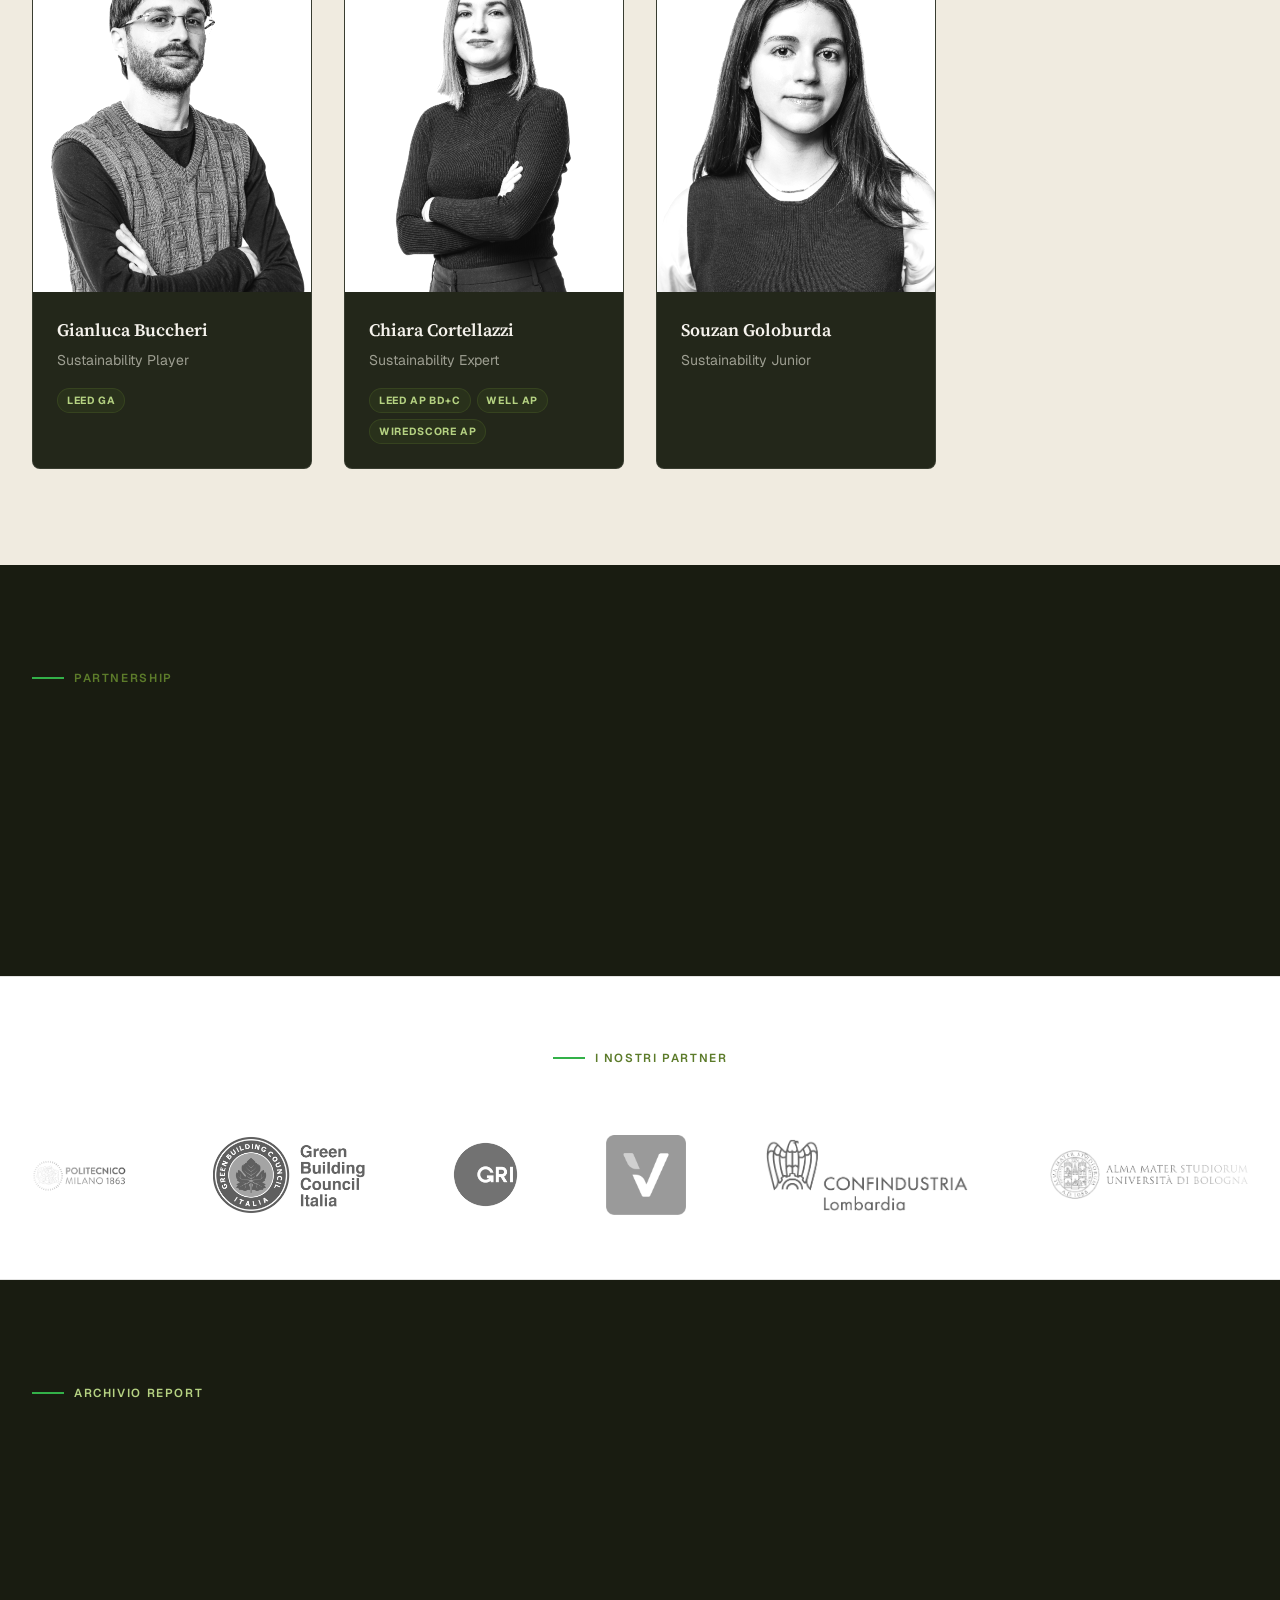
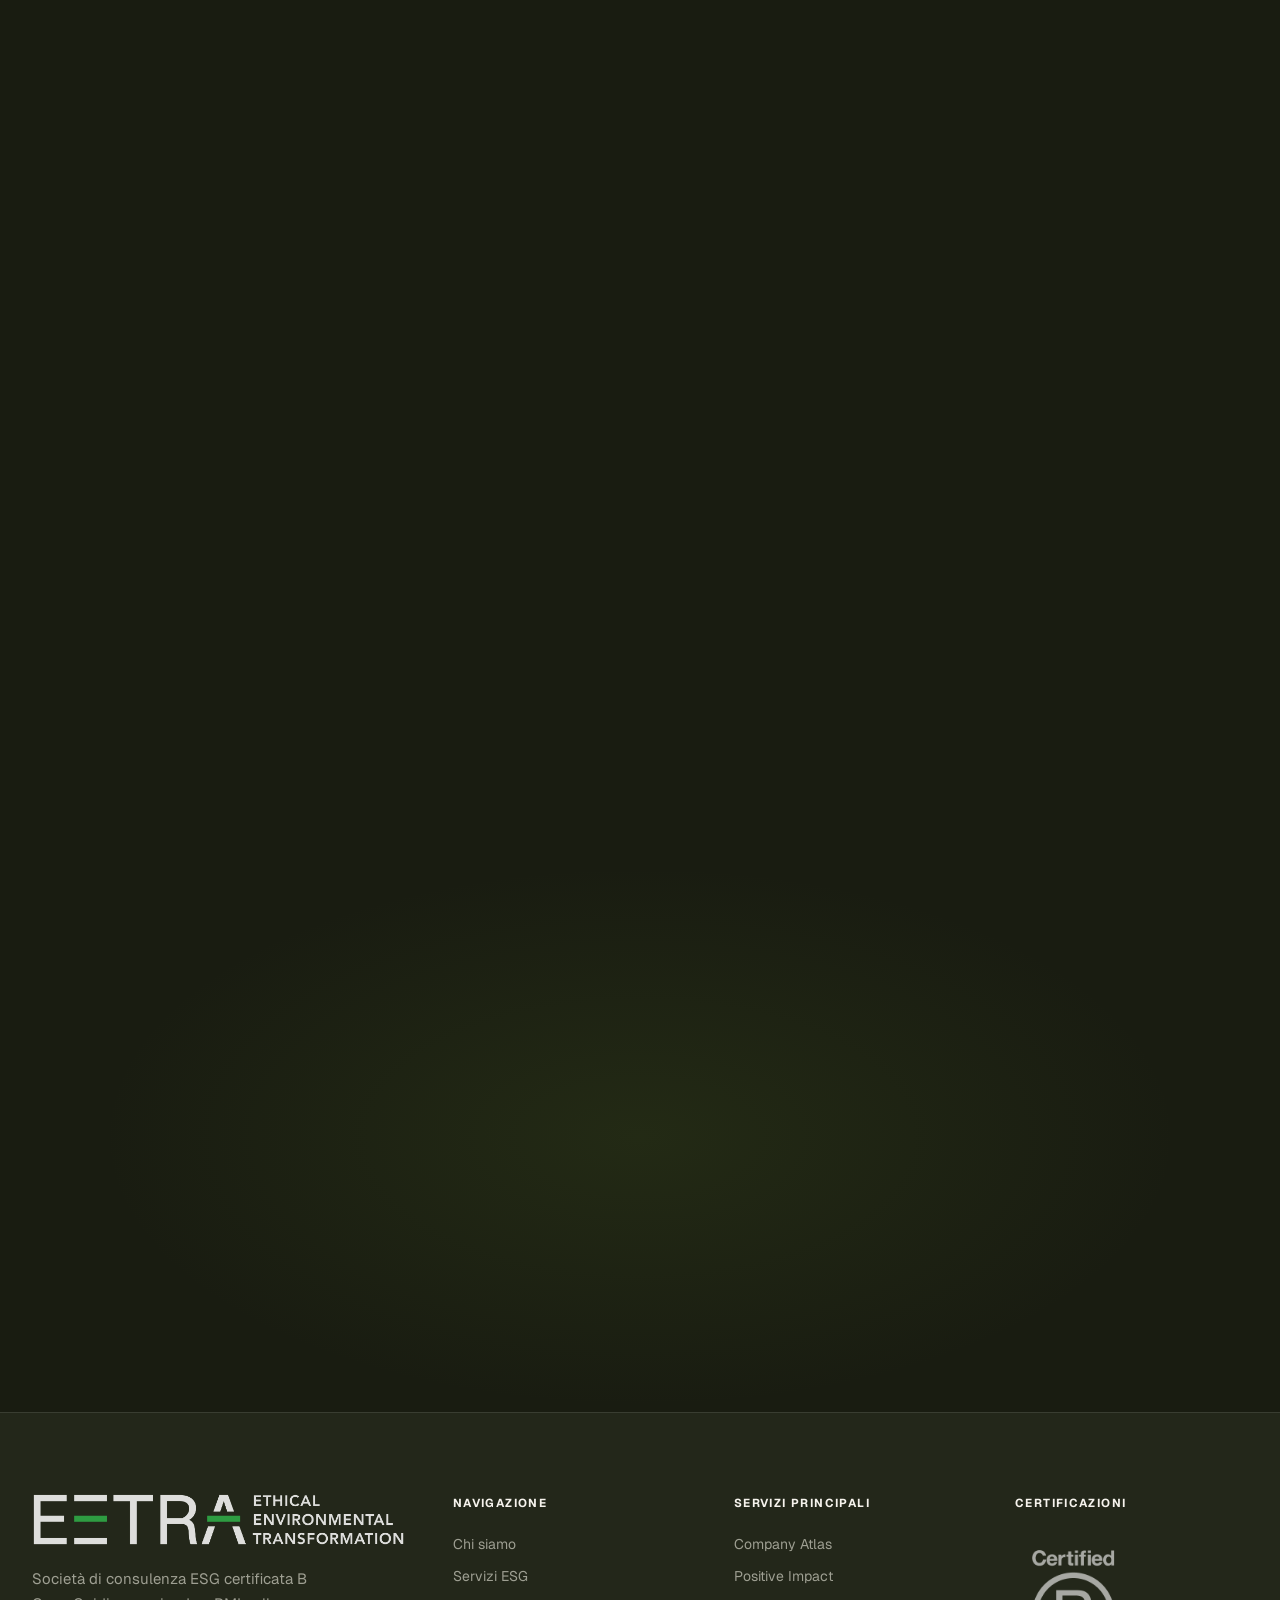
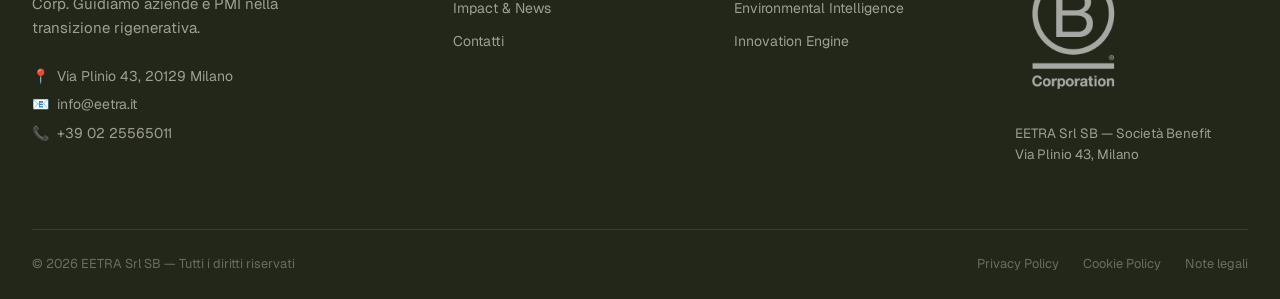
==== commit 73e78f76: "aggiornamento" ====
--- a/chi-siamo.html
+++ b/chi-siamo.html
@@ -195,22 +195,20 @@
     }
     /* ---- Team card photo ---- */
     .team-card__photo {
-      aspect-ratio: 3/4;
+      aspect-ratio: 4 / 5;
       overflow: hidden;
       border-radius: var(--r-lg) var(--r-lg) 0 0;
       background: var(--border-lt);
     }
 
+    .team-img,
     .team-card__photo img {
       width: 100%;
       height: 100%;
       object-fit: cover;
+      object-position: top center;
       display: block;
-      transition: transform 0.5s ease;
-    }
-
-    .team-card:hover .team-card__photo img {
-      transform: scale(1.04);
+      filter: grayscale(100%) contrast(1.05) brightness(1.02);
     }
 
     .team-card__photo-placeholder {
@@ -252,7 +250,7 @@
         <li><a href="impact.html" class="nav__link">Impact</a></li>
         <li><a href="contatti.html" class="nav__link">Contatti</a></li>
       </ul>
-      <a href="contatti.html" class="btn btn-primary nav__cta">Richiedi consulenza</a>
+      <a href="contatti.html" class="btn btn-primary nav__cta">Contattaci</a>
       <button class="nav__hamburger" id="hamburger" aria-label="Apri menu">
         <span></span><span></span><span></span>
       </button>
@@ -263,7 +261,7 @@
     <a href="servizi.html" class="nav__mobile-link">Servizi</a>
     <a href="impact.html" class="nav__mobile-link">Impact</a>
     <a href="contatti.html" class="nav__mobile-link">Contatti</a>
-    <div class="nav__mobile-cta"><a href="contatti.html" class="btn btn-primary">Richiedi consulenza</a></div>
+    <div class="nav__mobile-cta"><a href="contatti.html" class="btn btn-primary">Contattaci</a></div>
   </div>
 
   <!-- ============================================================
@@ -697,7 +695,7 @@
       <div class="grid-4 fade-up">
         <div class="team-card">
           <div class="team-card__photo">
-            <img src="team/Carlo Rossini.jpg" alt="Carlo Rossini" loading="lazy">
+            <img class="team-img" src="team/Carlo Rossini.jpg" alt="Carlo Rossini" loading="lazy">
           </div>
           <div class="team-card__body">
             <p class="team-card__name">Carlo Rossini</p>
@@ -715,7 +713,7 @@
         </div>
         <div class="team-card delay-2">
           <div class="team-card__photo">
-            <img src="team/Michela Fancello.jpg" alt="Michela Fancello" loading="lazy">
+            <img class="team-img" src="team/Michela Fancello.jpg" alt="Michela Fancello" loading="lazy">
           </div>
           <div class="team-card__body">
             <p class="team-card__name">Michela Fancello</p>
@@ -724,7 +722,7 @@
         </div>
         <div class="team-card delay-3">
           <div class="team-card__photo">
-            <img src="team/Guido Rossini.jpg" alt="Guido Rossini" loading="lazy">
+            <img class="team-img" src="team/Guido Rossini.jpg" alt="Guido Rossini" loading="lazy">
           </div>
           <div class="team-card__body">
             <p class="team-card__name">Guido Rossini</p>
@@ -737,7 +735,7 @@
         </div>
         <div class="team-card">
           <div class="team-card__photo">
-            <img src="team/Chiara La Fortezza.jpg" alt="Chiara La Fortezza" loading="lazy">
+            <img class="team-img" src="team/Chiara La Fortezza.jpg" alt="Chiara La Fortezza" loading="lazy">
           </div>
           <div class="team-card__body">
             <p class="team-card__name">Chiara La Fortezza</p>
@@ -749,7 +747,7 @@
         </div>
         <div class="team-card delay-1">
           <div class="team-card__photo">
-            <img src="team/Andrea Botti.jpg" alt="Andrea Botti" loading="lazy">
+            <img class="team-img" src="team/Andrea Botti.jpg" alt="Andrea Botti" loading="lazy">
           </div>
           <div class="team-card__body">
             <p class="team-card__name">Andrea Botti</p>
@@ -762,7 +760,7 @@
         </div>
         <div class="team-card delay-2">
           <div class="team-card__photo">
-            <img src="team/Giulia Rossetti.jpg" alt="Giulia Rossetti" loading="lazy">
+            <img class="team-img" src="team/Giulia Rossetti.jpg" alt="Giulia Rossetti" loading="lazy">
           </div>
           <div class="team-card__body">
             <p class="team-card__name">Giulia Rossetti</p>
@@ -774,7 +772,7 @@
         </div>
         <div class="team-card delay-3">
           <div class="team-card__photo">
-            <img src="team/Letizia Garbolino.jpg" alt="Letizia Garbolino" loading="lazy">
+            <img class="team-img" src="team/Letizia Garbolino.jpg" alt="Letizia Garbolino" loading="lazy">
           </div>
           <div class="team-card__body">
             <p class="team-card__name">Letizia Garbolino</p>
@@ -789,7 +787,7 @@
         </div>
         <div class="team-card">
           <div class="team-card__photo">
-            <img src="team/Gianluca Buccheri.jpg" alt="Gianluca Buccheri" loading="lazy">
+            <img class="team-img" src="team/Gianluca Buccheri.jpg" alt="Gianluca Buccheri" loading="lazy">
           </div>
           <div class="team-card__body">
             <p class="team-card__name">Gianluca Buccheri</p>
@@ -801,7 +799,7 @@
         </div>
         <div class="team-card delay-1">
           <div class="team-card__photo">
-            <img src="team/Chiara Cortellazzi.jpg" alt="Chiara Cortellazzi" loading="lazy">
+            <img class="team-img" src="team/Chiara Cortellazzi.jpg" alt="Chiara Cortellazzi" loading="lazy">
           </div>
           <div class="team-card__body">
             <p class="team-card__name">Chiara Cortellazzi</p>
@@ -815,7 +813,7 @@
         </div>
         <div class="team-card delay-2">
           <div class="team-card__photo">
-            <img src="team/Souzan Goloburda.jpg" alt="Souzan Goloburda" loading="lazy">
+            <img class="team-img" src="team/Souzan Goloburda.jpg" alt="Souzan Goloburda" loading="lazy">
           </div>
           <div class="team-card__body">
             <p class="team-card__name">Souzan Goloburda</p>
--- a/css/style.css
+++ b/css/style.css
@@ -909,11 +909,29 @@
 .impact-card {
   background: var(--white);
   border: 1px solid var(--border-lt);
-  border-radius: var(--r-md);
+  border-radius: var(--r-lg);
   overflow: hidden;
   display: flex;
   flex-direction: column;
+  height: 100%;
   transition: all var(--tr);
+  cursor: pointer;
+}
+.impact-card__img {
+  position: relative;
+  aspect-ratio: 16 / 9;
+  overflow: hidden;
+  background: var(--cream-2);
+}
+.impact-card__img img {
+  width: 100%;
+  height: 100%;
+  object-fit: cover;
+  object-position: center center;
+  transition: transform var(--tr-slow);
+}
+.impact-card:hover .impact-card__img img {
+  transform: scale(1.04);
 }
 
 .impact-card:hover {
@@ -922,7 +940,7 @@
 }
 
 .impact-card__body {
-  padding: 1.75rem;
+  padding: 2.25rem;
   flex: 1;
   display: flex;
   flex-direction: column;
@@ -941,37 +959,178 @@
   margin-bottom: 1rem;
 }
 
+.impact-card__it {
+  display: inline-block;
+  font-size: 0.7rem;
+  font-weight: 700;
+  letter-spacing: 0.1em;
+  text-transform: uppercase;
+  color: var(--muted-dk);
+  margin-bottom: 0.5rem;
+}
+
 .impact-card__date {
   font-size: 0.8125rem;
   color: var(--muted-dk);
-  margin-bottom: 0.5rem;
+  margin-bottom: 0.75rem;
 }
 
 .impact-card__title {
   font-family: var(--font-serif);
-  font-size: 1.2rem;
+  font-size: 1.6rem;
   font-weight: 600;
   color: var(--dark);
-  line-height: 1.35;
-  letter-spacing: -0.01em;
-  margin-bottom: 0.75rem;
+  line-height: 1.25;
+  letter-spacing: -0.015em;
+  margin-bottom: 1rem;
 }
 
 .impact-card__exc {
-  font-size: 0.9125rem;
+  font-size: 1rem;
   color: var(--muted-dk);
-  line-height: 1.65;
+  line-height: 1.7;
   flex: 1;
+  display: -webkit-box;
+  -webkit-line-clamp: 3;
+  -webkit-box-orient: vertical;
+  overflow: hidden;
 }
 
 .impact-card__ft {
-  padding: 1.125rem 1.75rem;
+  padding: 1.25rem 2.25rem;
   border-top: 1px solid var(--border-lt);
   display: flex;
   align-items: center;
   justify-content: space-between;
 }
 
+/* ---------- BLOG READER MODAL ---------- */
+.bm-modal {
+  position: fixed;
+  inset: 0;
+  background: rgba(25, 28, 17, 0.85);
+  backdrop-filter: blur(12px);
+  -webkit-backdrop-filter: blur(12px);
+  z-index: 2000;
+  display: flex;
+  align-items: center;
+  justify-content: center;
+  padding: 2rem;
+  opacity: 0;
+  visibility: hidden;
+  transition: all 400ms cubic-bezier(0.4, 0, 0.2, 1);
+}
+
+.bm-modal--open {
+  opacity: 1;
+  visibility: visible;
+}
+
+.bm-modal__container {
+  background: var(--white);
+  width: 100%;
+  max-width: 900px;
+  max-height: 90vh;
+  border-radius: var(--r-lg);
+  overflow-y: auto;
+  position: relative;
+  transform: translateY(20px);
+  transition: transform 500ms cubic-bezier(0.34, 1.56, 0.64, 1);
+  box-shadow: 0 40px 100px rgba(0,0,0,0.3);
+}
+
+.bm-modal--open .bm-modal__container {
+  transform: translateY(0);
+}
+
+.bm-modal__close {
+  position: absolute;
+  top: 1.5rem;
+  right: 1.5rem;
+  width: 44px;
+  height: 44px;
+  background: var(--white);
+  border-radius: 50%;
+  display: flex;
+  align-items: center;
+  justify-content: center;
+  color: var(--dark);
+  cursor: pointer;
+  z-index: 10;
+  box-shadow: 0 4px 12px rgba(0,0,0,0.1);
+  transition: all var(--tr);
+}
+
+.bm-modal__close:hover {
+  background: var(--green);
+  color: var(--white);
+  transform: rotate(90deg);
+}
+
+.bm-modal__hero {
+  width: 100%;
+  max-height: 520px;
+  position: relative;
+  overflow: hidden;
+  background: var(--dark);
+  display: flex;
+  align-items: center;
+  justify-content: center;
+}
+
+.bm-modal__hero:empty {
+  display: none;
+}
+
+.bm-modal__hero img {
+  width: 100%;
+  max-height: 520px;
+  object-fit: contain;
+  object-position: center center;
+}
+
+.bm-modal__inner {
+  padding: 3rem 4rem;
+}
+
+@media (max-width: 768px) {
+  .bm-modal { padding: 0; }
+  .bm-modal__container { max-height: 100vh; border-radius: 0; }
+  .bm-modal__inner { padding: 2rem 1.5rem; }
+  .bm-modal__hero { height: 280px; }
+}
+
+.bm-modal__meta {
+  display: flex;
+  align-items: center;
+  gap: 1rem;
+  margin-bottom: 1.5rem;
+}
+
+.bm-modal__title {
+  font-family: var(--font-serif);
+  font-size: clamp(1.75rem, 4vw, 3rem);
+  font-weight: 600;
+  color: var(--dark);
+  line-height: 1.15;
+  margin-bottom: 2rem;
+  letter-spacing: -0.02em;
+}
+
+.bm-modal__text {
+  font-size: 1.125rem;
+  line-height: 1.8;
+  color: var(--dark-2);
+  white-space: pre-wrap; /* Preserve line breaks */
+}
+
+.bm-modal__text p { margin-bottom: 1.5rem; }
+
+.bm-modal__footer {
+  margin-top: 3rem;
+  padding-top: 2rem;
+  border-top: 1px solid var(--border-lt);
+}
 /* ---------- CTA SECTION ---------- */
 .cta-sec {
   position: relative;
@@ -1267,15 +1426,19 @@
 }
 
 .team-card__photo {
-  aspect-ratio: 3/4;
+  aspect-ratio: 4 / 5;
   background: var(--dark-3);
   overflow: hidden;
 }
 
+.team-img,
 .team-card__photo img {
   width: 100%;
   height: 100%;
   object-fit: cover;
+  object-position: top center;
+  display: block;
+  filter: grayscale(100%) contrast(1.05) brightness(1.02);
 }
 
 .team-card__photo-placeholder {
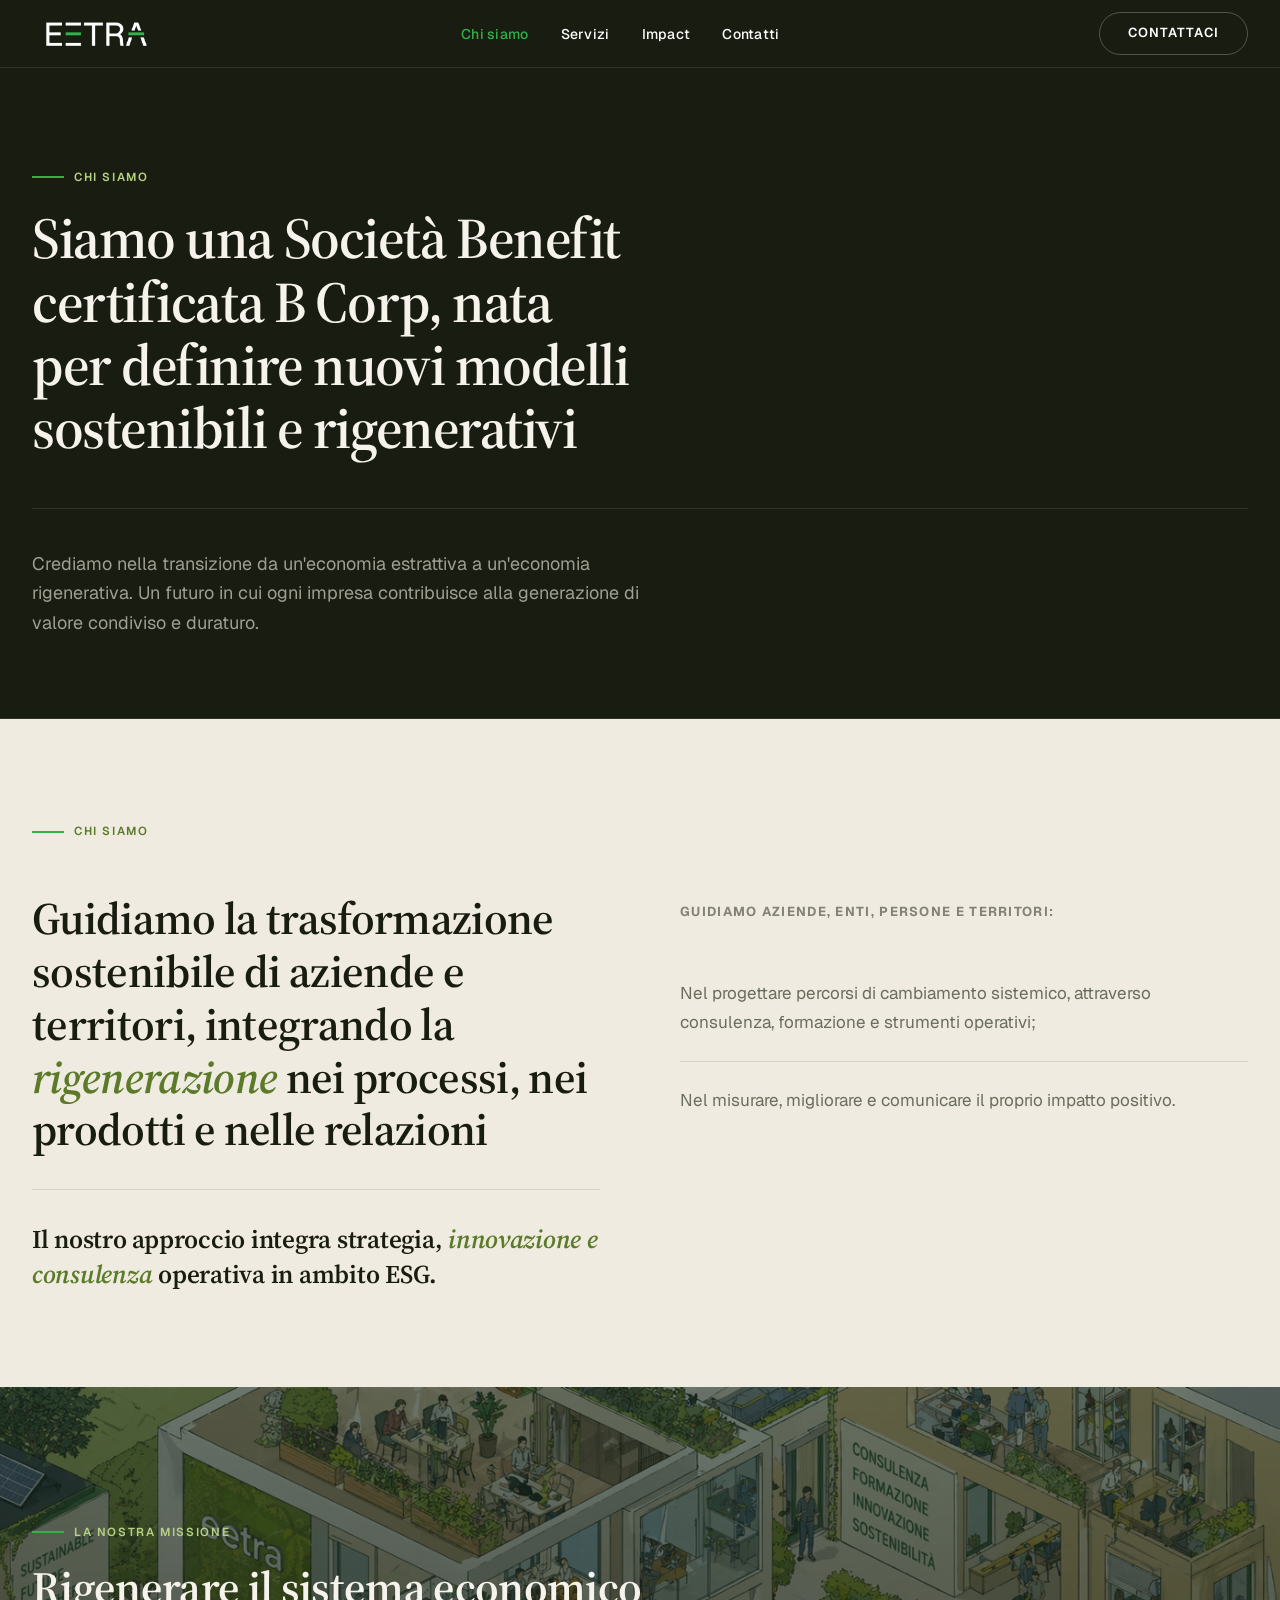
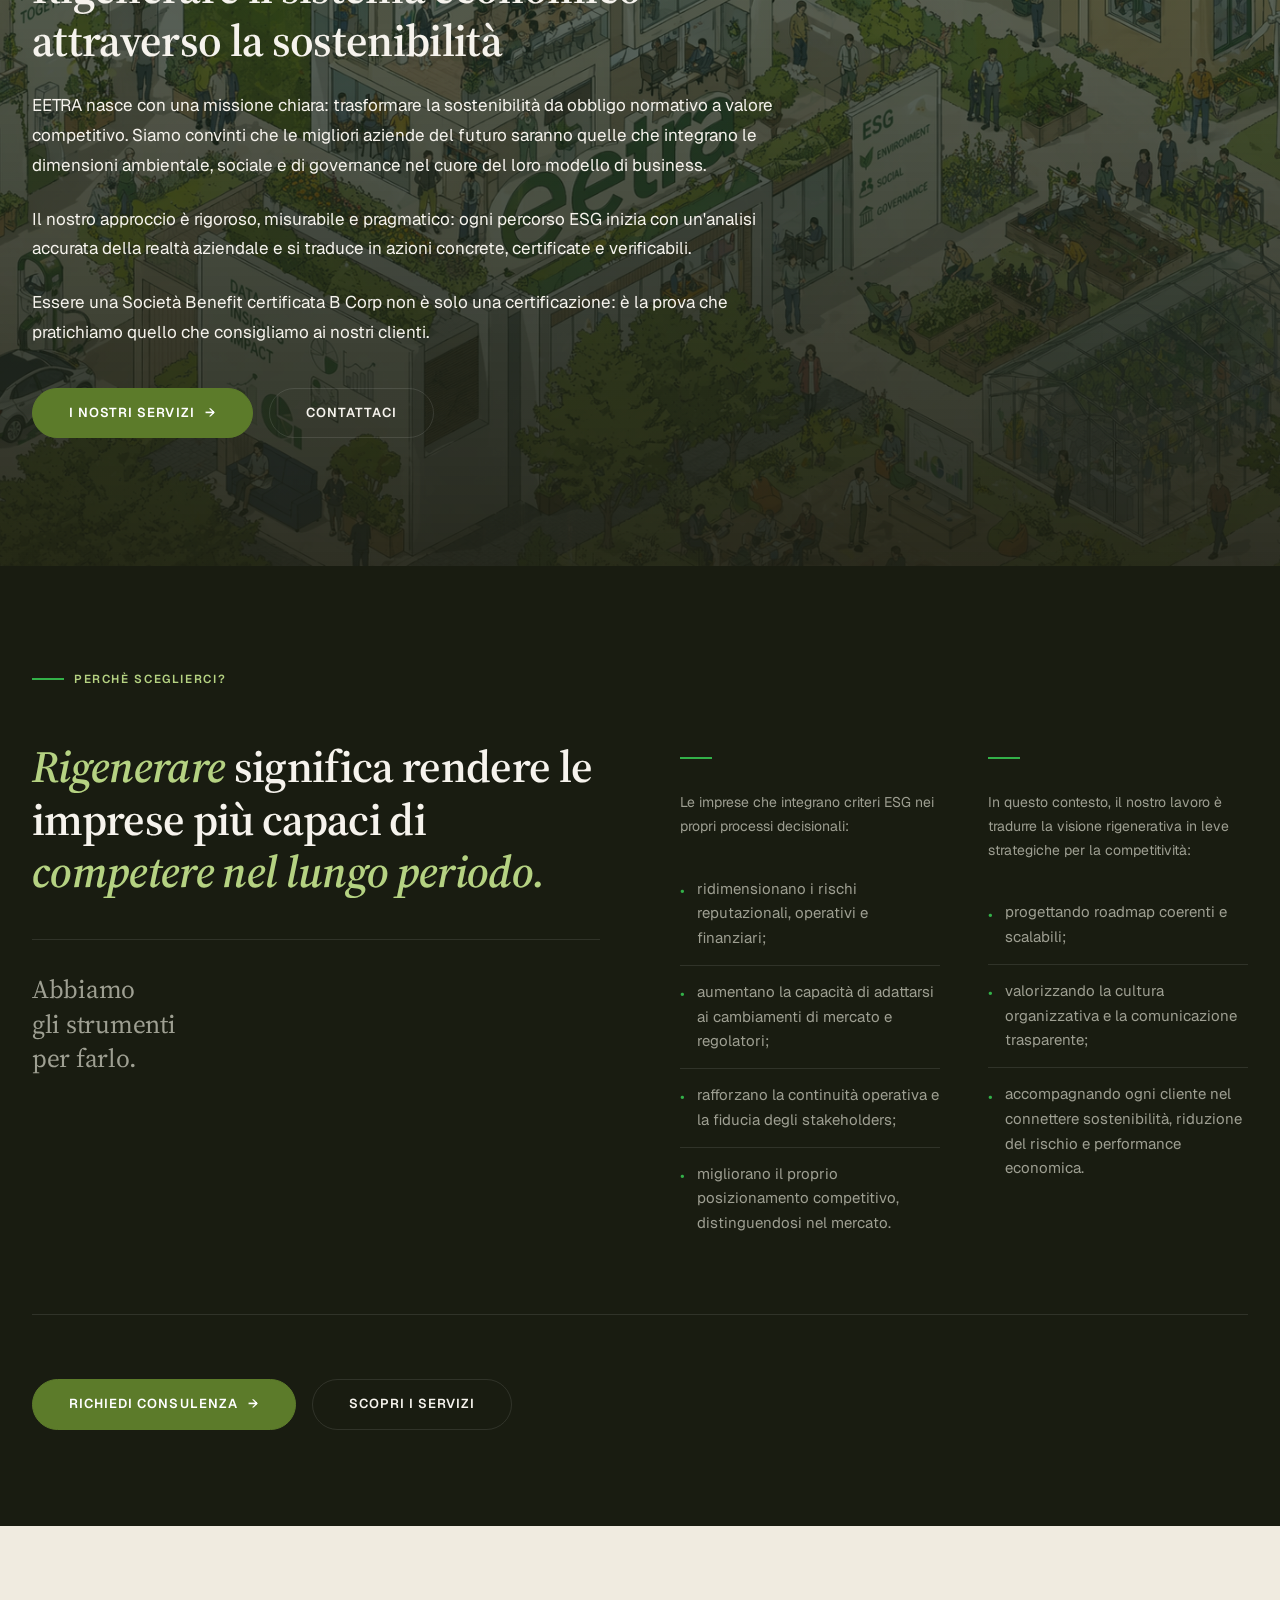
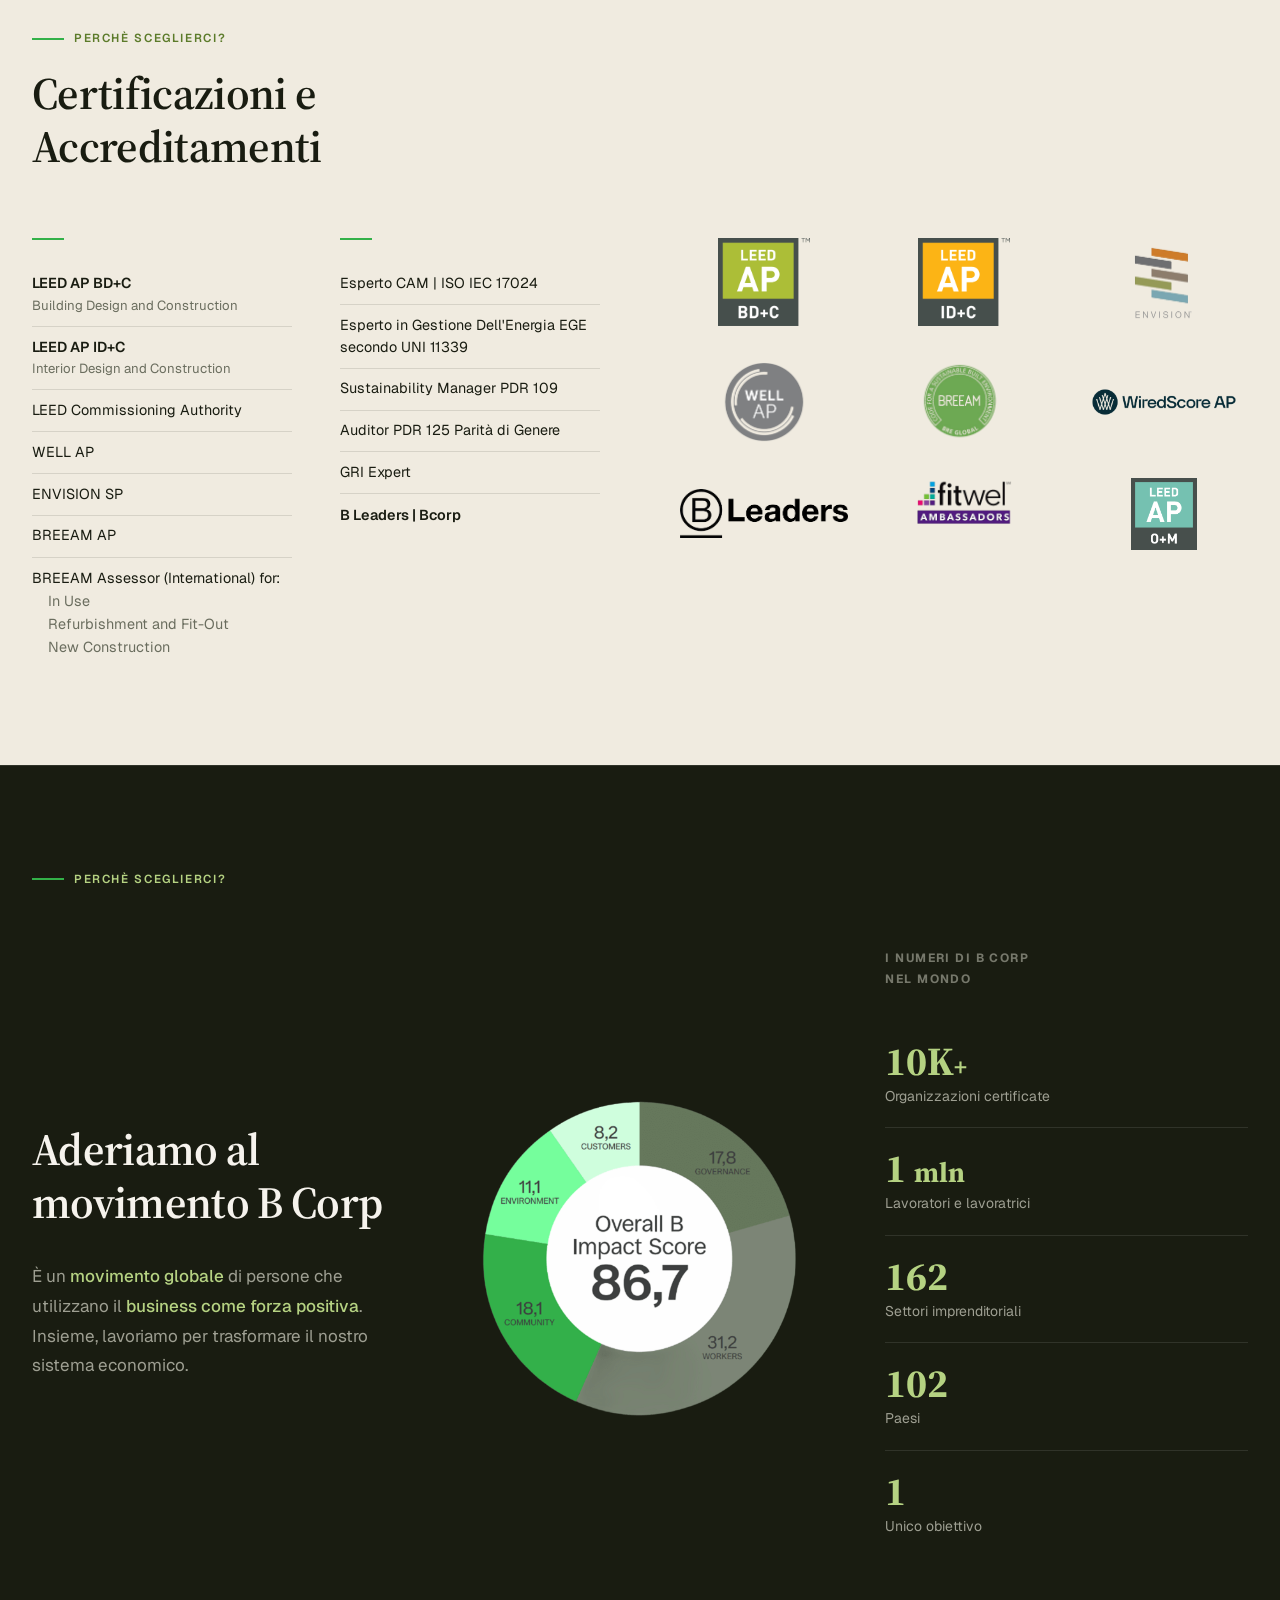
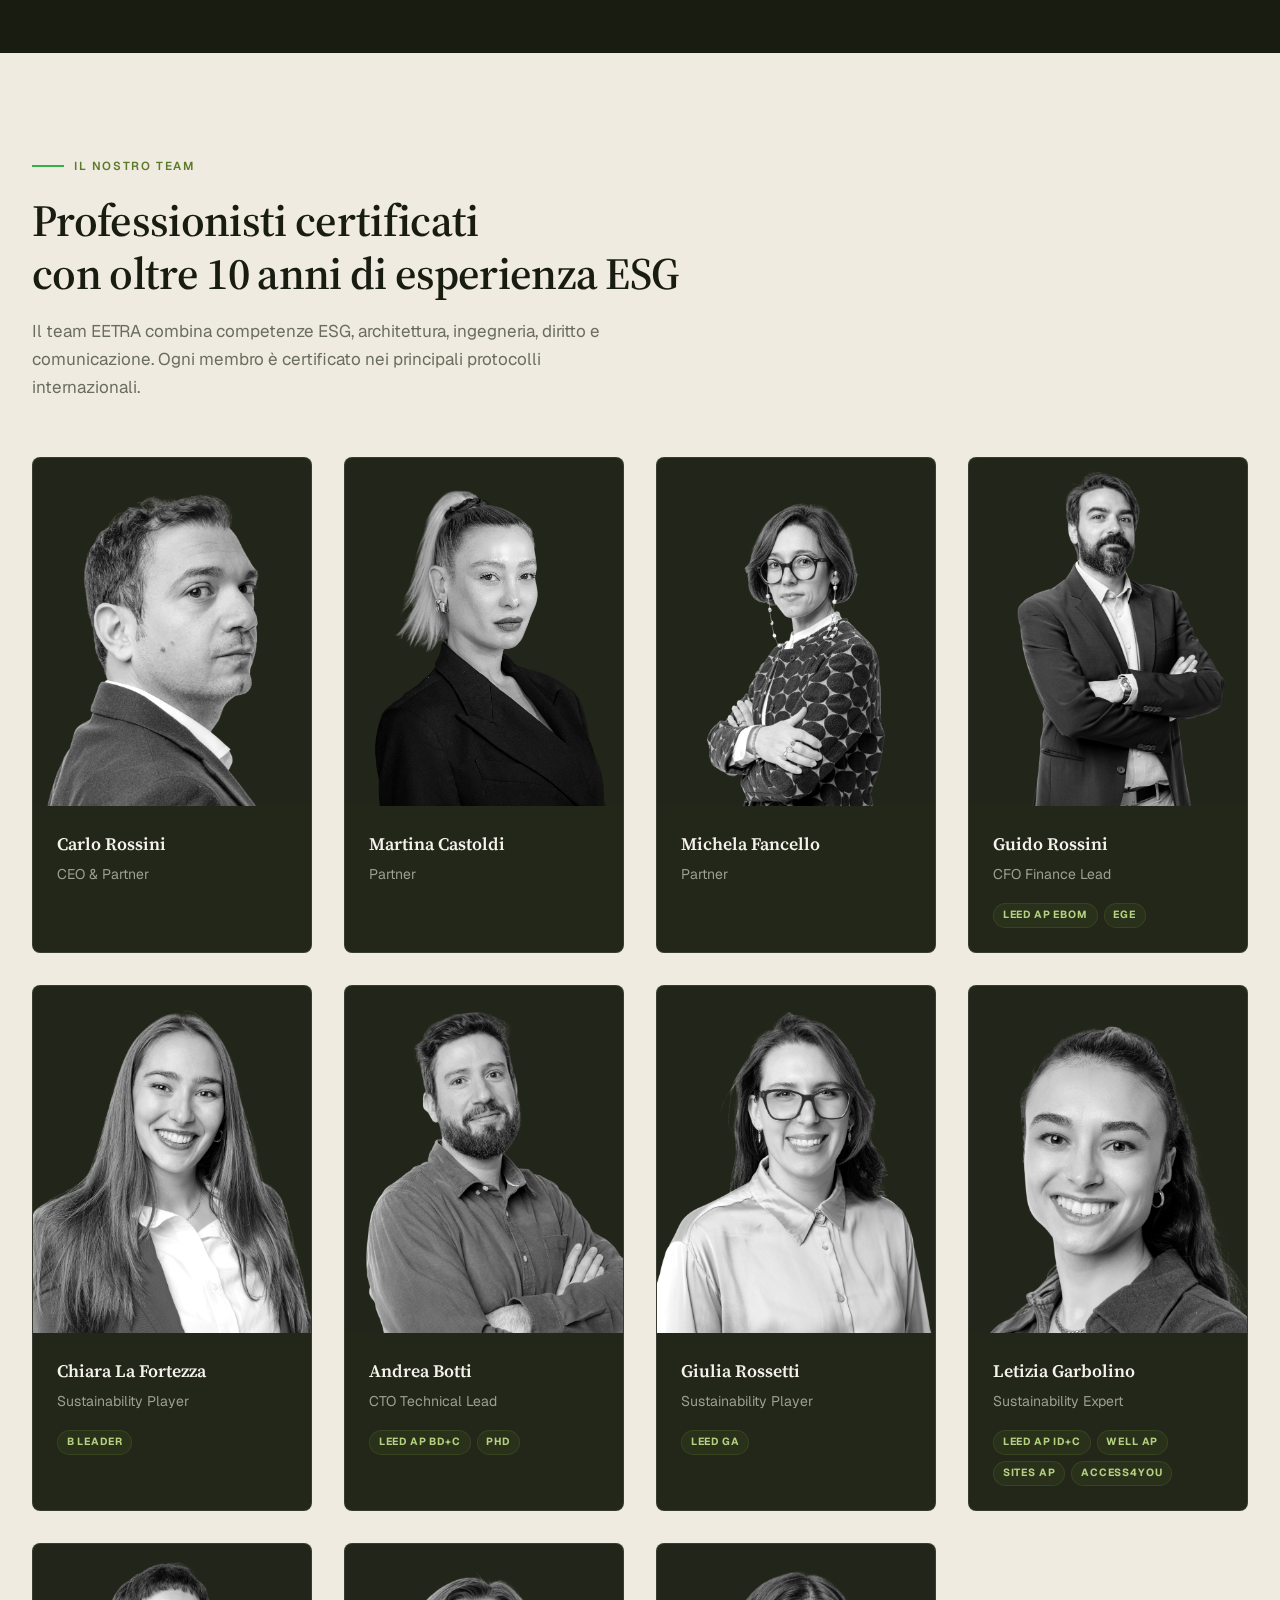
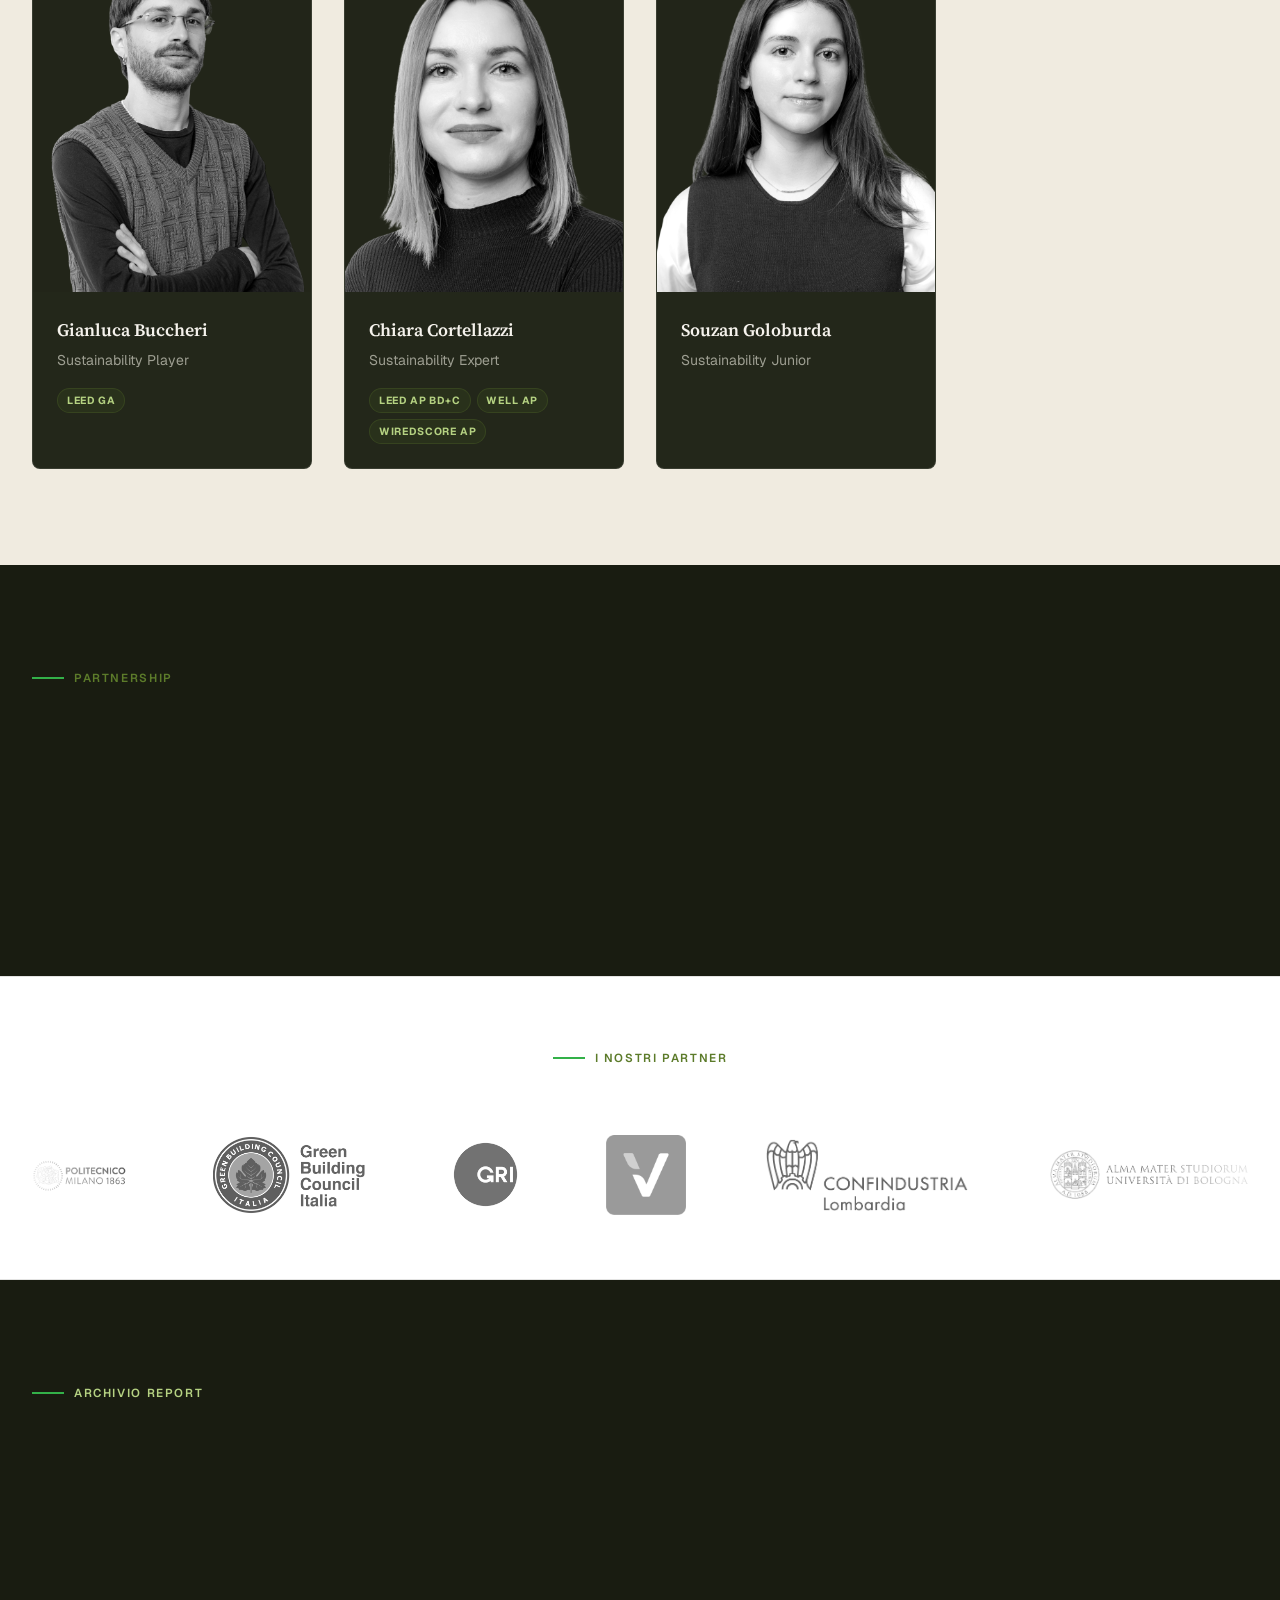
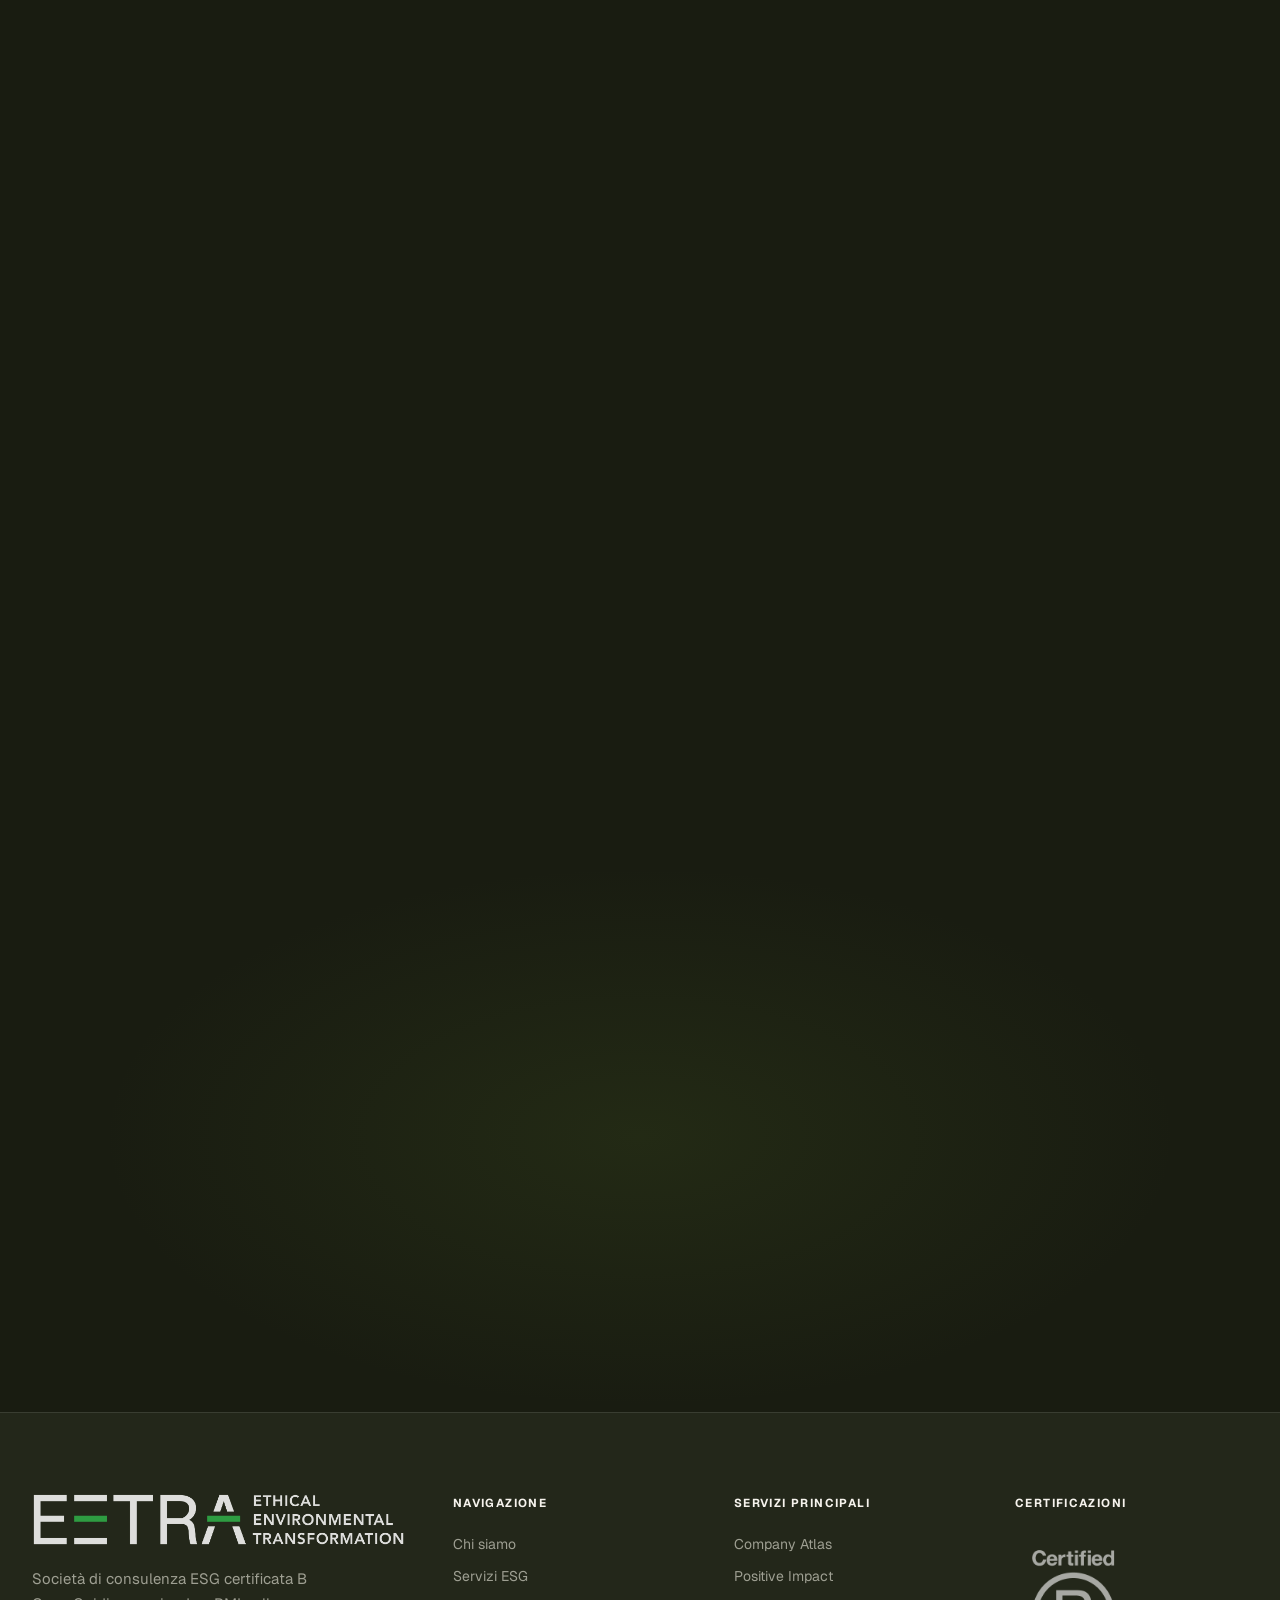
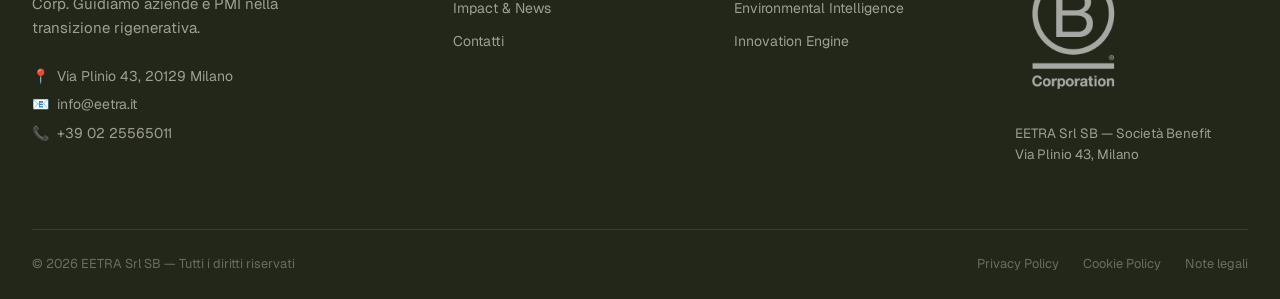
==== commit b24d3efd: "update" ====
--- a/chi-siamo.html
+++ b/chi-siamo.html
@@ -193,6 +193,7 @@
       color: var(--muted-lt);
       line-height: 1.65;
     }
+
     /* ---- Team card photo ---- */
     .team-card__photo {
       aspect-ratio: 4 / 5;
@@ -209,6 +210,21 @@
       object-position: top center;
       display: block;
       filter: grayscale(100%) contrast(1.05) brightness(1.02);
+      transition: filter 0.4s ease, transform 0.4s ease;
+    }
+
+    .team-card:hover .team-img,
+    .team-card:hover .team-card__photo img {
+      filter: none;
+      transform: scale(1.05);
+    }
+
+    .team-card {
+      transition: transform 0.4s ease, box-shadow 0.4s ease;
+    }
+
+    .team-card:hover {
+      transform: translateY(-8px);
     }
 
     .team-card__photo-placeholder {
@@ -695,7 +711,7 @@
       <div class="grid-4 fade-up">
         <div class="team-card">
           <div class="team-card__photo">
-            <img class="team-img" src="team/Carlo Rossini.jpg" alt="Carlo Rossini" loading="lazy">
+            <img class="team-img" src="Staff/Carlo Rossini.png" alt="Carlo Rossini" loading="lazy">
           </div>
           <div class="team-card__body">
             <p class="team-card__name">Carlo Rossini</p>
@@ -704,7 +720,7 @@
         </div>
         <div class="team-card delay-1">
           <div class="team-card__photo">
-            <div class="team-card__photo-placeholder">MC</div>
+            <img class="team-img" src="Staff/Martina Castoldi.png" alt="Martina Castoldi" loading="lazy">
           </div>
           <div class="team-card__body">
             <p class="team-card__name">Martina Castoldi</p>
@@ -713,7 +729,7 @@
         </div>
         <div class="team-card delay-2">
           <div class="team-card__photo">
-            <img class="team-img" src="team/Michela Fancello.jpg" alt="Michela Fancello" loading="lazy">
+            <img class="team-img" src="Staff/Michela Fancello.png" alt="Michela Fancello" loading="lazy">
           </div>
           <div class="team-card__body">
             <p class="team-card__name">Michela Fancello</p>
@@ -722,7 +738,7 @@
         </div>
         <div class="team-card delay-3">
           <div class="team-card__photo">
-            <img class="team-img" src="team/Guido Rossini.jpg" alt="Guido Rossini" loading="lazy">
+            <img class="team-img" src="Staff/Guido Rossini.png" alt="Guido Rossini" loading="lazy">
           </div>
           <div class="team-card__body">
             <p class="team-card__name">Guido Rossini</p>
@@ -735,7 +751,7 @@
         </div>
         <div class="team-card">
           <div class="team-card__photo">
-            <img class="team-img" src="team/Chiara La Fortezza.jpg" alt="Chiara La Fortezza" loading="lazy">
+            <img class="team-img" src="Staff/Chiara la Fortezza.png" alt="Chiara La Fortezza" loading="lazy">
           </div>
           <div class="team-card__body">
             <p class="team-card__name">Chiara La Fortezza</p>
@@ -747,7 +763,7 @@
         </div>
         <div class="team-card delay-1">
           <div class="team-card__photo">
-            <img class="team-img" src="team/Andrea Botti.jpg" alt="Andrea Botti" loading="lazy">
+            <img class="team-img" src="Staff/Andrea Botti.png" alt="Andrea Botti" loading="lazy">
           </div>
           <div class="team-card__body">
             <p class="team-card__name">Andrea Botti</p>
@@ -760,7 +776,7 @@
         </div>
         <div class="team-card delay-2">
           <div class="team-card__photo">
-            <img class="team-img" src="team/Giulia Rossetti.jpg" alt="Giulia Rossetti" loading="lazy">
+            <img class="team-img" src="Staff/Giulia Rossetti.png" alt="Giulia Rossetti" loading="lazy">
           </div>
           <div class="team-card__body">
             <p class="team-card__name">Giulia Rossetti</p>
@@ -772,7 +788,7 @@
         </div>
         <div class="team-card delay-3">
           <div class="team-card__photo">
-            <img class="team-img" src="team/Letizia Garbolino.jpg" alt="Letizia Garbolino" loading="lazy">
+            <img class="team-img" src="Staff/Letizia Garbolino.png" alt="Letizia Garbolino" loading="lazy">
           </div>
           <div class="team-card__body">
             <p class="team-card__name">Letizia Garbolino</p>
@@ -787,7 +803,7 @@
         </div>
         <div class="team-card">
           <div class="team-card__photo">
-            <img class="team-img" src="team/Gianluca Buccheri.jpg" alt="Gianluca Buccheri" loading="lazy">
+            <img class="team-img" src="Staff/Gianluca Buccheri.png" alt="Gianluca Buccheri" loading="lazy">
           </div>
           <div class="team-card__body">
             <p class="team-card__name">Gianluca Buccheri</p>
@@ -799,7 +815,7 @@
         </div>
         <div class="team-card delay-1">
           <div class="team-card__photo">
-            <img class="team-img" src="team/Chiara Cortellazzi.jpg" alt="Chiara Cortellazzi" loading="lazy">
+            <img class="team-img" src="Staff/Chiara Cortellazzi.png" alt="Chiara Cortellazzi" loading="lazy">
           </div>
           <div class="team-card__body">
             <p class="team-card__name">Chiara Cortellazzi</p>
@@ -813,7 +829,7 @@
         </div>
         <div class="team-card delay-2">
           <div class="team-card__photo">
-            <img class="team-img" src="team/Souzan Goloburda.jpg" alt="Souzan Goloburda" loading="lazy">
+            <img class="team-img" src="Staff/Souzan Goloburda.png" alt="Souzan Goloburda" loading="lazy">
           </div>
           <div class="team-card__body">
             <p class="team-card__name">Souzan Goloburda</p>
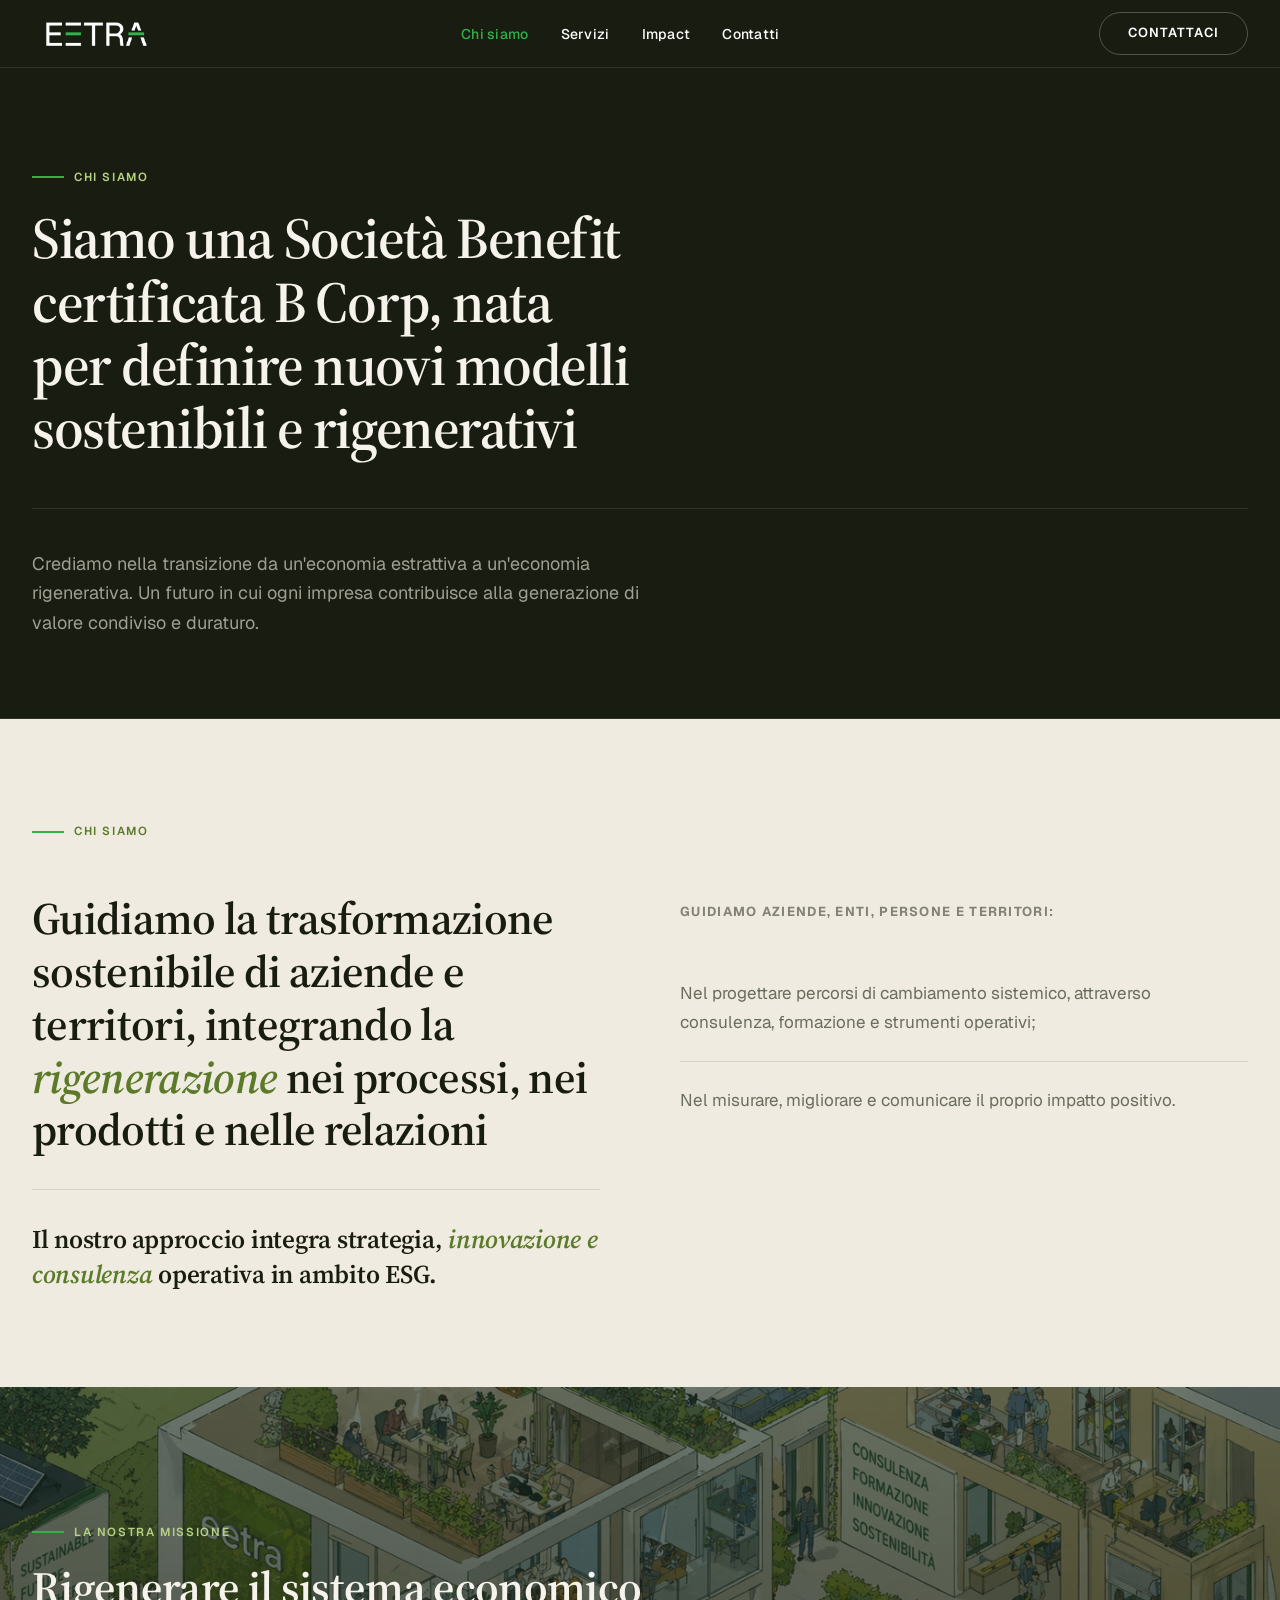
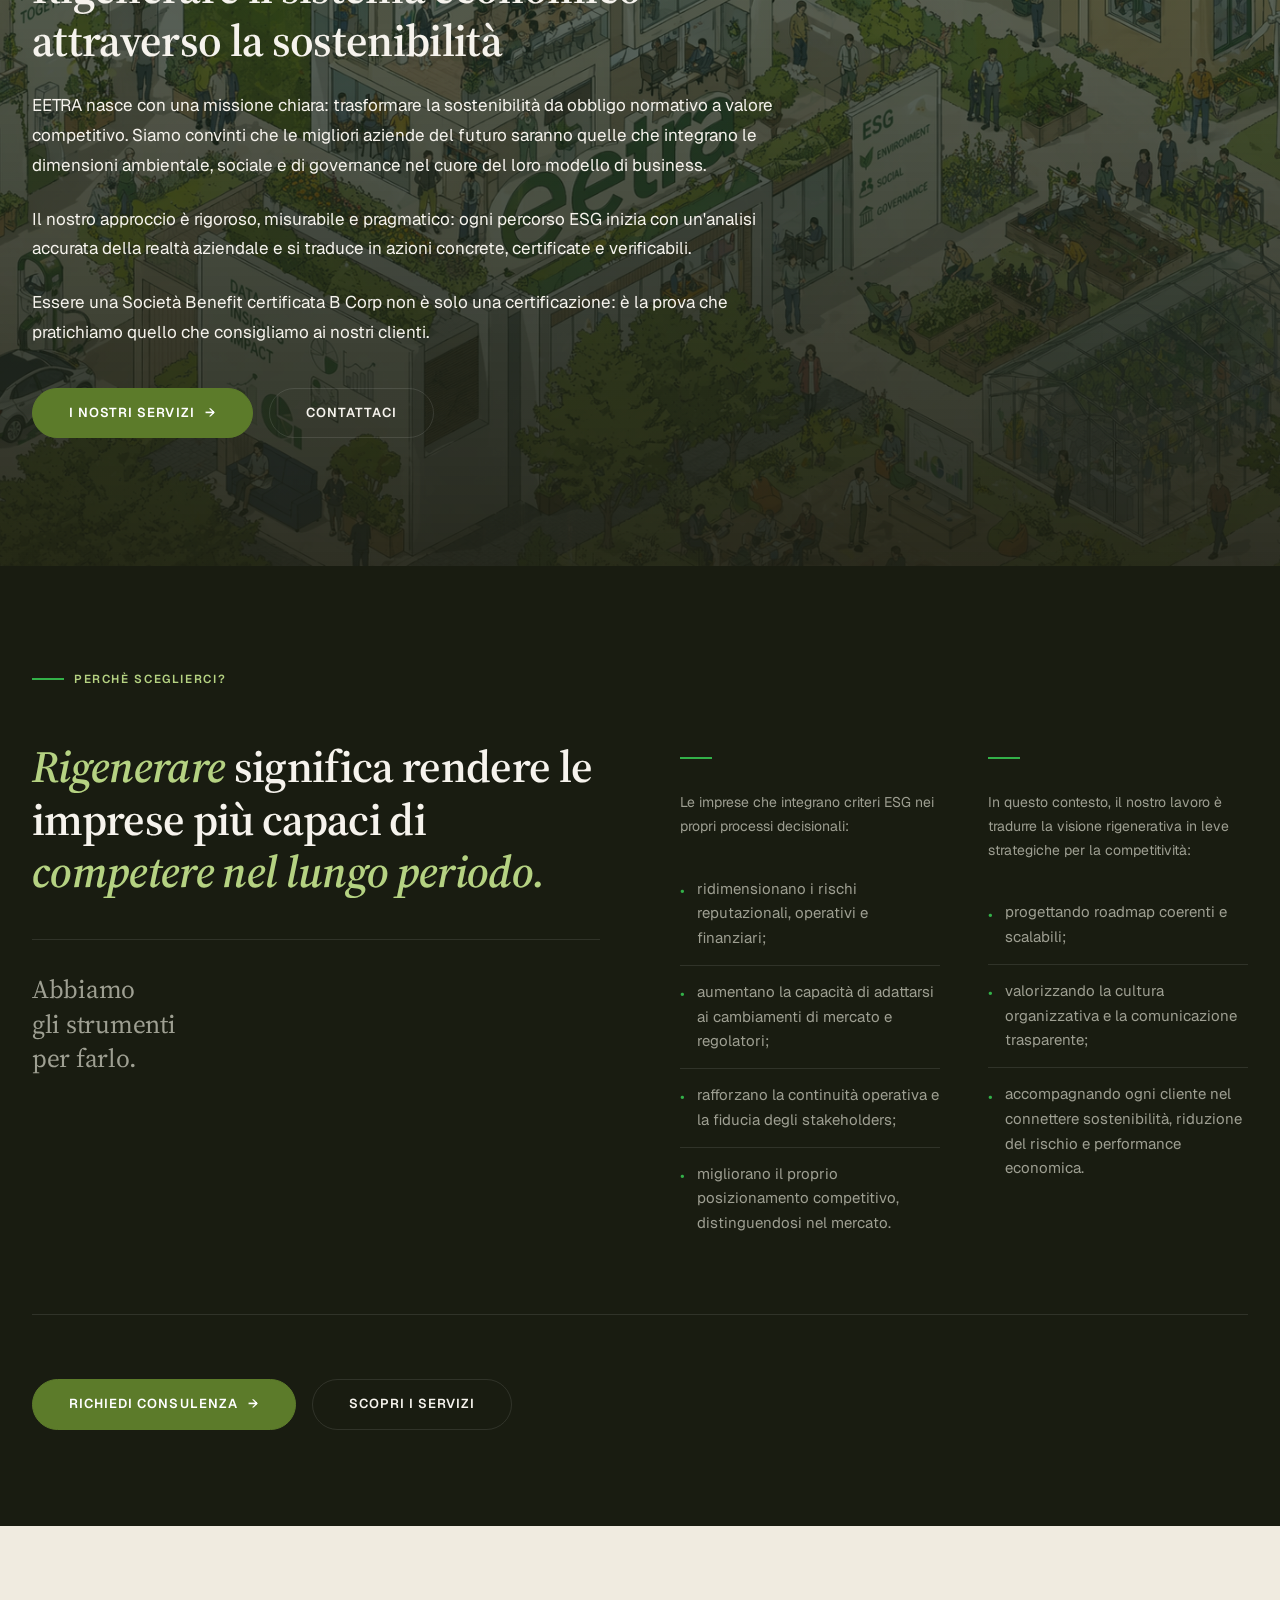
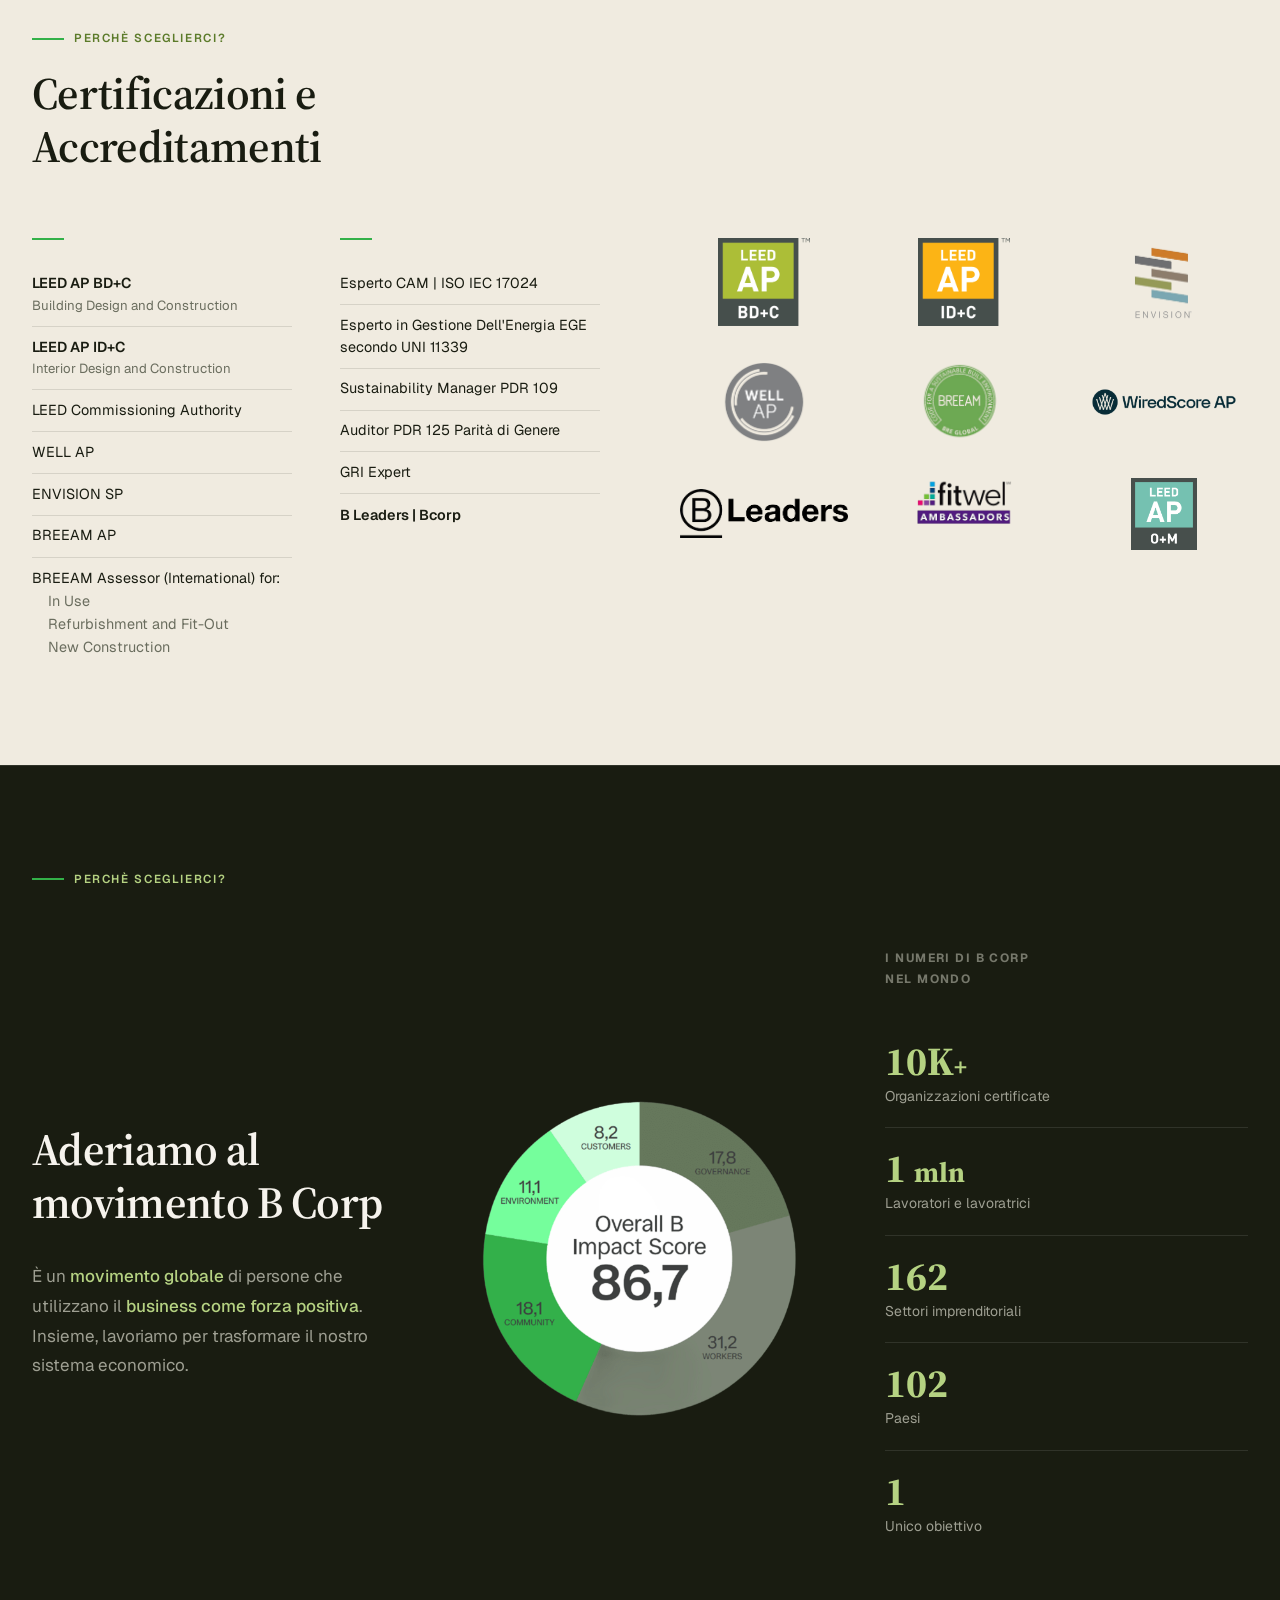
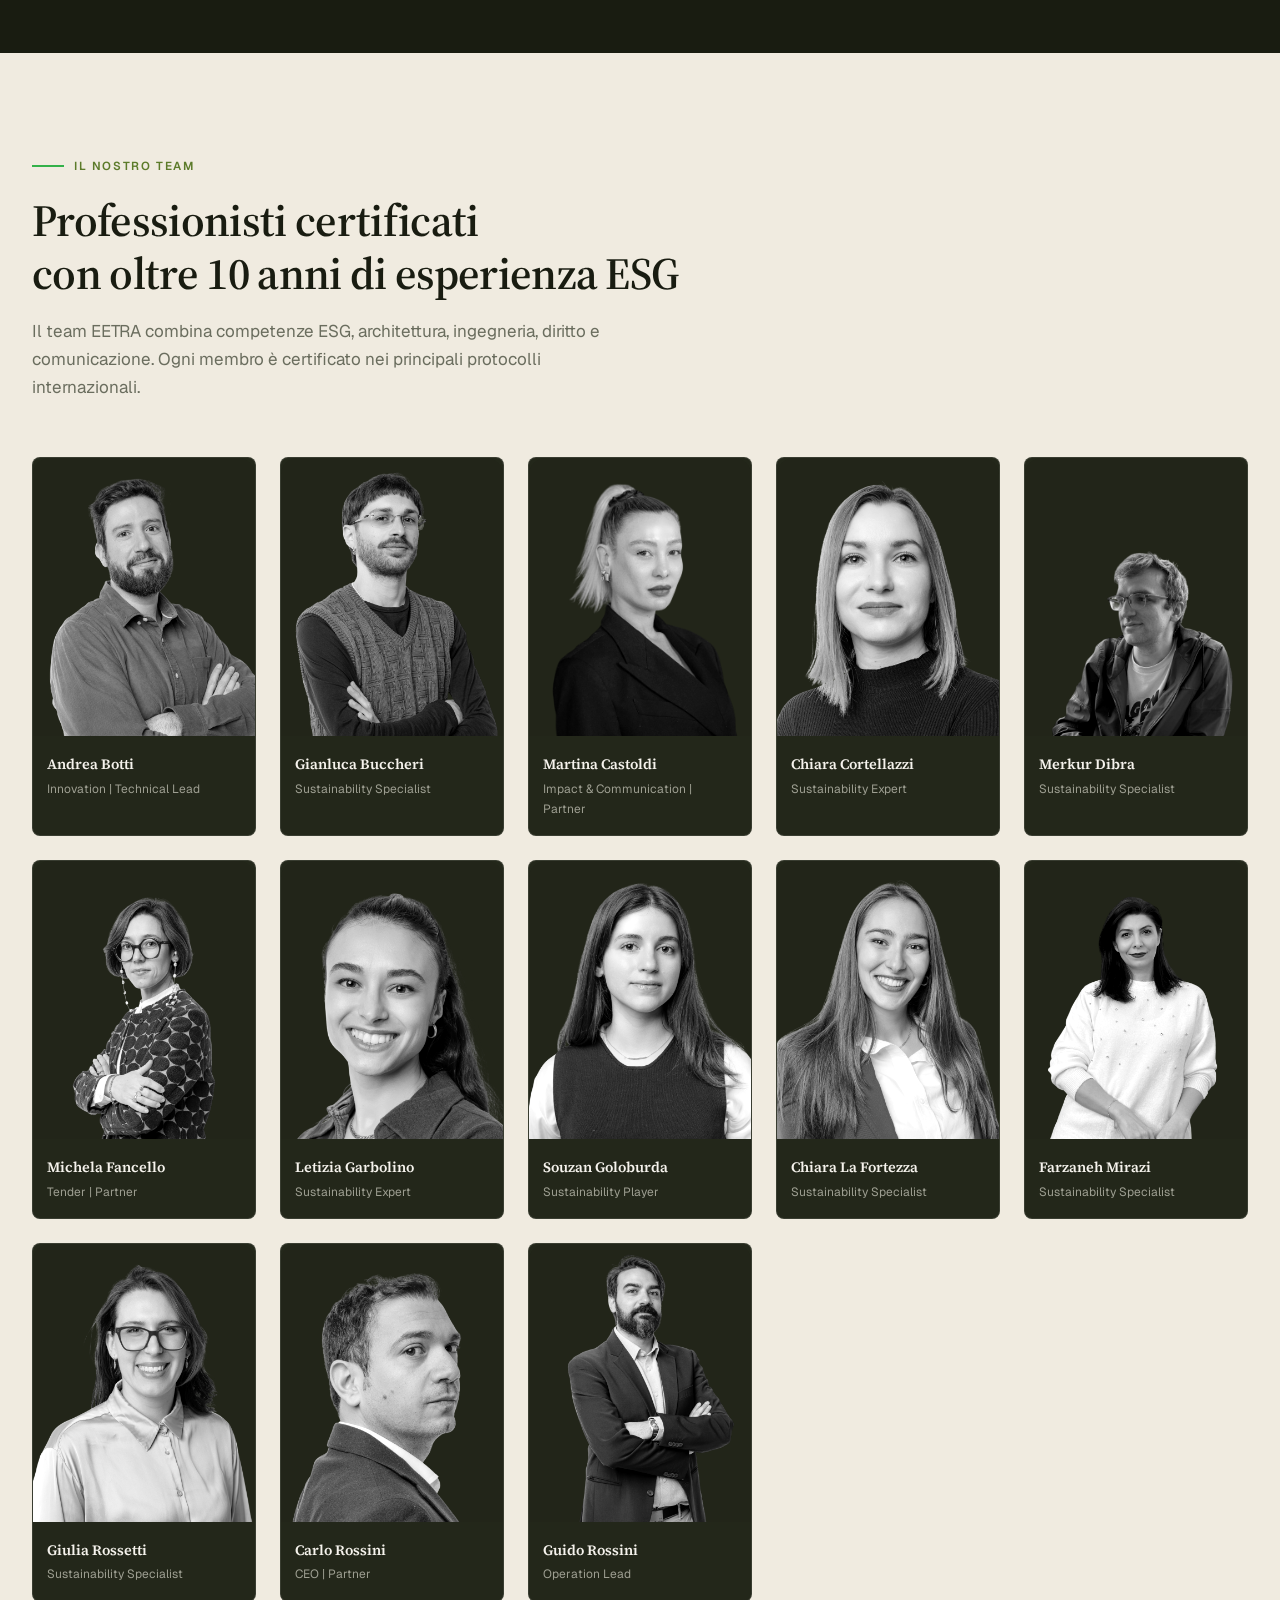
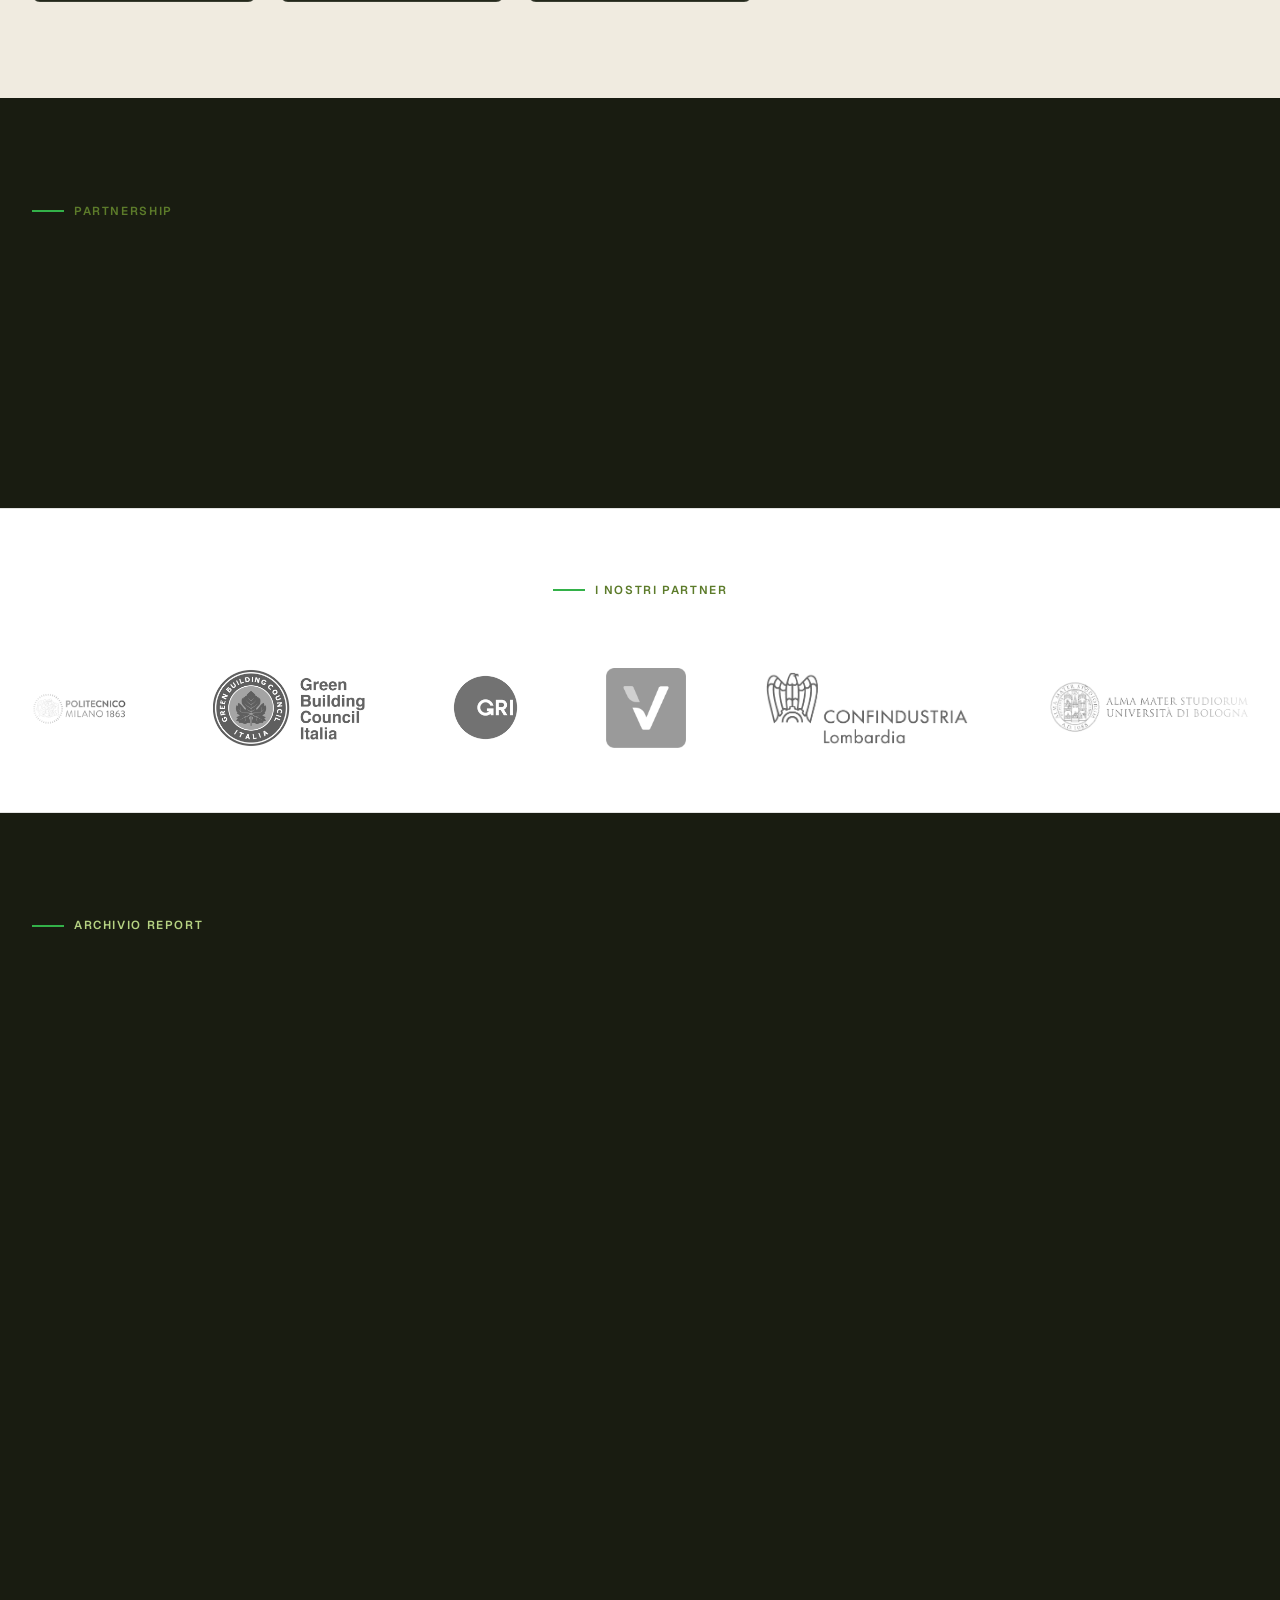
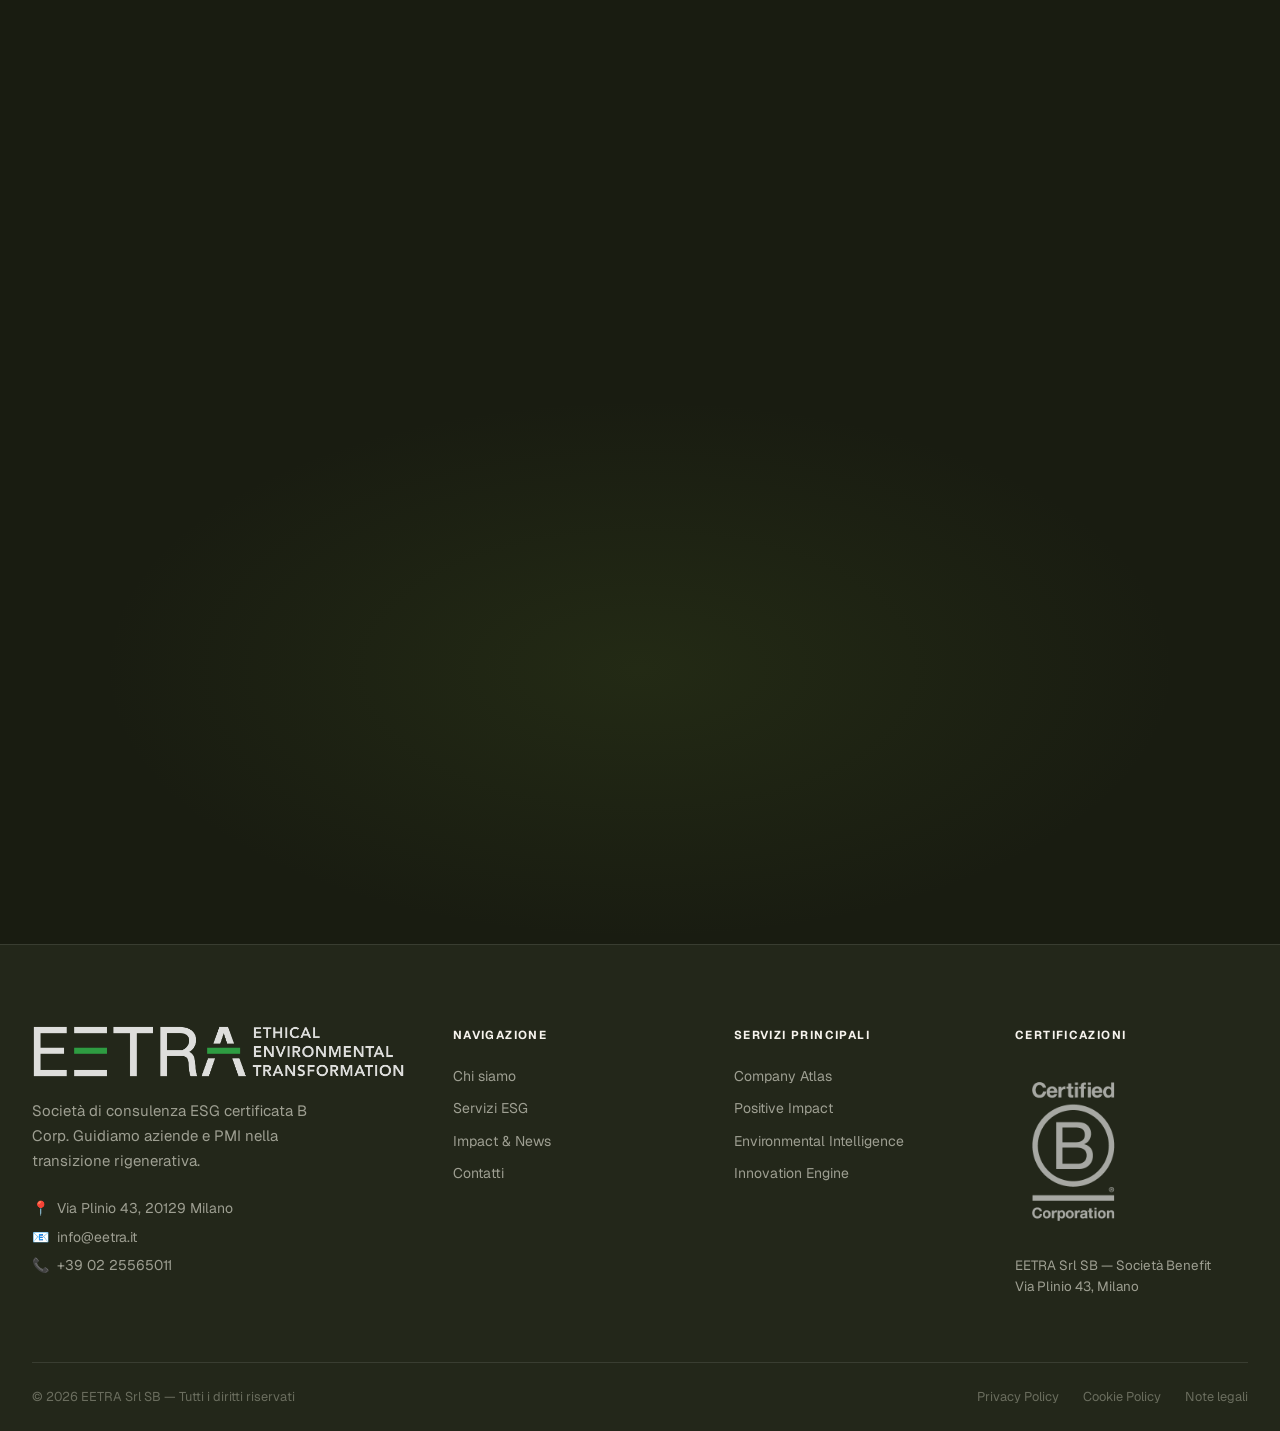
==== commit 0a79025f: "messaggio" ====
--- a/chi-siamo.html
+++ b/chi-siamo.html
@@ -242,6 +242,30 @@
   </style>
 
   <style>
+    /* Compact team cards for 5-col layout */
+    .team-card__body {
+      padding: 1rem 0.85rem;
+    }
+    .team-card__name {
+      font-size: 0.9rem;
+      margin-bottom: 0.15rem;
+    }
+    .team-card__role {
+      font-size: 0.75rem;
+      margin-bottom: 0;
+    }
+
+    @media (max-width:1024px) {
+      .team-grid-5 {
+        grid-template-columns: repeat(3, 1fr) !important;
+      }
+    }
+    @media (max-width:640px) {
+      .team-grid-5 {
+        grid-template-columns: repeat(2, 1fr) !important;
+        gap: 1rem !important;
+      }
+    }
     @media (max-width:768px) {
       .responsive-split {
         grid-template-columns: 1fr !important;
@@ -708,132 +732,135 @@
         certificato nei principali protocolli internazionali.
       </p>
 
-      <div class="grid-4 fade-up">
+      <div class="fade-up team-grid-5" style="display:grid; grid-template-columns:repeat(5, 1fr); gap:1.5rem;">
+        <!-- 1. Botti -->
         <div class="team-card">
           <div class="team-card__photo">
-            <img class="team-img" src="Staff/Carlo Rossini.png" alt="Carlo Rossini" loading="lazy">
-          </div>
-          <div class="team-card__body">
-            <p class="team-card__name">Carlo Rossini</p>
-            <p class="team-card__role">CEO & Partner</p>
-          </div>
-        </div>
+            <img class="team-img" src="Staff/Andrea Botti.png" alt="Andrea Botti" loading="lazy">
+          </div>
+          <div class="team-card__body">
+            <p class="team-card__name">Andrea Botti</p>
+            <p class="team-card__role">Innovation | Technical Lead</p>
+          </div>
+        </div>
+        <!-- 2. Buccheri -->
         <div class="team-card delay-1">
           <div class="team-card__photo">
+            <img class="team-img" src="Staff/Gianluca Buccheri.png" alt="Gianluca Buccheri" loading="lazy">
+          </div>
+          <div class="team-card__body">
+            <p class="team-card__name">Gianluca Buccheri</p>
+            <p class="team-card__role">Sustainability Specialist</p>
+          </div>
+        </div>
+        <!-- 3. Castoldi -->
+        <div class="team-card delay-2">
+          <div class="team-card__photo">
             <img class="team-img" src="Staff/Martina Castoldi.png" alt="Martina Castoldi" loading="lazy">
           </div>
           <div class="team-card__body">
             <p class="team-card__name">Martina Castoldi</p>
-            <p class="team-card__role">Partner</p>
-          </div>
-        </div>
+            <p class="team-card__role">Impact &amp; Communication | Partner</p>
+          </div>
+        </div>
+        <!-- 4. Cortellazzi -->
+        <div class="team-card delay-3">
+          <div class="team-card__photo">
+            <img class="team-img" src="Staff/Chiara Cortellazzi.png" alt="Chiara Cortellazzi" loading="lazy">
+          </div>
+          <div class="team-card__body">
+            <p class="team-card__name">Chiara Cortellazzi</p>
+            <p class="team-card__role">Sustainability Expert</p>
+          </div>
+        </div>
+        <!-- 5. Dibra -->
+        <div class="team-card">
+          <div class="team-card__photo">
+            <img class="team-img" src="Staff/Merkur Dibra.png" alt="Merkur Dibra" loading="lazy">
+          </div>
+          <div class="team-card__body">
+            <p class="team-card__name">Merkur Dibra</p>
+            <p class="team-card__role">Sustainability Specialist</p>
+          </div>
+        </div>
+        <!-- 6. Fancello -->
+        <div class="team-card delay-1">
+          <div class="team-card__photo">
+            <img class="team-img" src="Staff/Michela Fancello.png" alt="Michela Fancello" loading="lazy">
+          </div>
+          <div class="team-card__body">
+            <p class="team-card__name">Michela Fancello</p>
+            <p class="team-card__role">Tender | Partner</p>
+          </div>
+        </div>
+        <!-- 7. Garbolino -->
         <div class="team-card delay-2">
-          <div class="team-card__photo">
-            <img class="team-img" src="Staff/Michela Fancello.png" alt="Michela Fancello" loading="lazy">
-          </div>
-          <div class="team-card__body">
-            <p class="team-card__name">Michela Fancello</p>
-            <p class="team-card__role">Partner</p>
-          </div>
-        </div>
-        <div class="team-card delay-3">
-          <div class="team-card__photo">
-            <img class="team-img" src="Staff/Guido Rossini.png" alt="Guido Rossini" loading="lazy">
-          </div>
-          <div class="team-card__body">
-            <p class="team-card__name">Guido Rossini</p>
-            <p class="team-card__role">CFO Finance Lead</p>
-            <div class="team-card__certs">
-              <span class="cert-badge">LEED AP EBOM</span>
-              <span class="cert-badge">EGE</span>
-            </div>
-          </div>
-        </div>
-        <div class="team-card">
-          <div class="team-card__photo">
-            <img class="team-img" src="Staff/Chiara la Fortezza.png" alt="Chiara La Fortezza" loading="lazy">
-          </div>
-          <div class="team-card__body">
-            <p class="team-card__name">Chiara La Fortezza</p>
-            <p class="team-card__role">Sustainability Player</p>
-            <div class="team-card__certs">
-              <span class="cert-badge">B Leader</span>
-            </div>
-          </div>
-        </div>
-        <div class="team-card delay-1">
-          <div class="team-card__photo">
-            <img class="team-img" src="Staff/Andrea Botti.png" alt="Andrea Botti" loading="lazy">
-          </div>
-          <div class="team-card__body">
-            <p class="team-card__name">Andrea Botti</p>
-            <p class="team-card__role">CTO Technical Lead</p>
-            <div class="team-card__certs">
-              <span class="cert-badge">LEED AP BD+C</span>
-              <span class="cert-badge">PhD</span>
-            </div>
-          </div>
-        </div>
-        <div class="team-card delay-2">
-          <div class="team-card__photo">
-            <img class="team-img" src="Staff/Giulia Rossetti.png" alt="Giulia Rossetti" loading="lazy">
-          </div>
-          <div class="team-card__body">
-            <p class="team-card__name">Giulia Rossetti</p>
-            <p class="team-card__role">Sustainability Player</p>
-            <div class="team-card__certs">
-              <span class="cert-badge">LEED GA</span>
-            </div>
-          </div>
-        </div>
-        <div class="team-card delay-3">
           <div class="team-card__photo">
             <img class="team-img" src="Staff/Letizia Garbolino.png" alt="Letizia Garbolino" loading="lazy">
           </div>
           <div class="team-card__body">
             <p class="team-card__name">Letizia Garbolino</p>
             <p class="team-card__role">Sustainability Expert</p>
-            <div class="team-card__certs">
-              <span class="cert-badge">LEED AP ID+C</span>
-              <span class="cert-badge">WELL AP</span>
-              <span class="cert-badge">SITES AP</span>
-              <span class="cert-badge">Access4you</span>
-            </div>
-          </div>
-        </div>
+          </div>
+        </div>
+        <!-- 8. Goloburda -->
+        <div class="team-card delay-3">
+          <div class="team-card__photo">
+            <img class="team-img" src="Staff/Souzan Goloburda.png" alt="Souzan Goloburda" loading="lazy">
+          </div>
+          <div class="team-card__body">
+            <p class="team-card__name">Souzan Goloburda</p>
+            <p class="team-card__role">Sustainability Player</p>
+          </div>
+        </div>
+        <!-- 9. La Fortezza -->
         <div class="team-card">
           <div class="team-card__photo">
-            <img class="team-img" src="Staff/Gianluca Buccheri.png" alt="Gianluca Buccheri" loading="lazy">
-          </div>
-          <div class="team-card__body">
-            <p class="team-card__name">Gianluca Buccheri</p>
-            <p class="team-card__role">Sustainability Player</p>
-            <div class="team-card__certs">
-              <span class="cert-badge">LEED GA</span>
-            </div>
-          </div>
-        </div>
+            <img class="team-img" src="Staff/Chiara la Fortezza.png" alt="Chiara La Fortezza" loading="lazy">
+          </div>
+          <div class="team-card__body">
+            <p class="team-card__name">Chiara La Fortezza</p>
+            <p class="team-card__role">Sustainability Specialist</p>
+          </div>
+        </div>
+        <!-- 10. Mirazi -->
         <div class="team-card delay-1">
           <div class="team-card__photo">
-            <img class="team-img" src="Staff/Chiara Cortellazzi.png" alt="Chiara Cortellazzi" loading="lazy">
-          </div>
-          <div class="team-card__body">
-            <p class="team-card__name">Chiara Cortellazzi</p>
-            <p class="team-card__role">Sustainability Expert</p>
-            <div class="team-card__certs">
-              <span class="cert-badge">LEED AP BD+C</span>
-              <span class="cert-badge">WELL AP</span>
-              <span class="cert-badge">Wiredscore AP</span>
-            </div>
-          </div>
-        </div>
+            <img class="team-img" src="Staff/Farzaneh Mirazi.png" alt="Farzaneh Mirazi" loading="lazy">
+          </div>
+          <div class="team-card__body">
+            <p class="team-card__name">Farzaneh Mirazi</p>
+            <p class="team-card__role">Sustainability Specialist</p>
+          </div>
+        </div>
+        <!-- 11. Rossetti -->
         <div class="team-card delay-2">
           <div class="team-card__photo">
-            <img class="team-img" src="Staff/Souzan Goloburda.png" alt="Souzan Goloburda" loading="lazy">
-          </div>
-          <div class="team-card__body">
-            <p class="team-card__name">Souzan Goloburda</p>
-            <p class="team-card__role">Sustainability Junior</p>
+            <img class="team-img" src="Staff/Giulia Rossetti.png" alt="Giulia Rossetti" loading="lazy">
+          </div>
+          <div class="team-card__body">
+            <p class="team-card__name">Giulia Rossetti</p>
+            <p class="team-card__role">Sustainability Specialist</p>
+          </div>
+        </div>
+        <!-- 12. Rossini Carlo -->
+        <div class="team-card delay-3">
+          <div class="team-card__photo">
+            <img class="team-img" src="Staff/Carlo Rossini.png" alt="Carlo Rossini" loading="lazy">
+          </div>
+          <div class="team-card__body">
+            <p class="team-card__name">Carlo Rossini</p>
+            <p class="team-card__role">CEO | Partner</p>
+          </div>
+        </div>
+        <!-- 13. Rossini Guido -->
+        <div class="team-card">
+          <div class="team-card__photo">
+            <img class="team-img" src="Staff/Guido Rossini.png" alt="Guido Rossini" loading="lazy">
+          </div>
+          <div class="team-card__body">
+            <p class="team-card__name">Guido Rossini</p>
+            <p class="team-card__role">Operation Lead</p>
           </div>
         </div>
       </div>
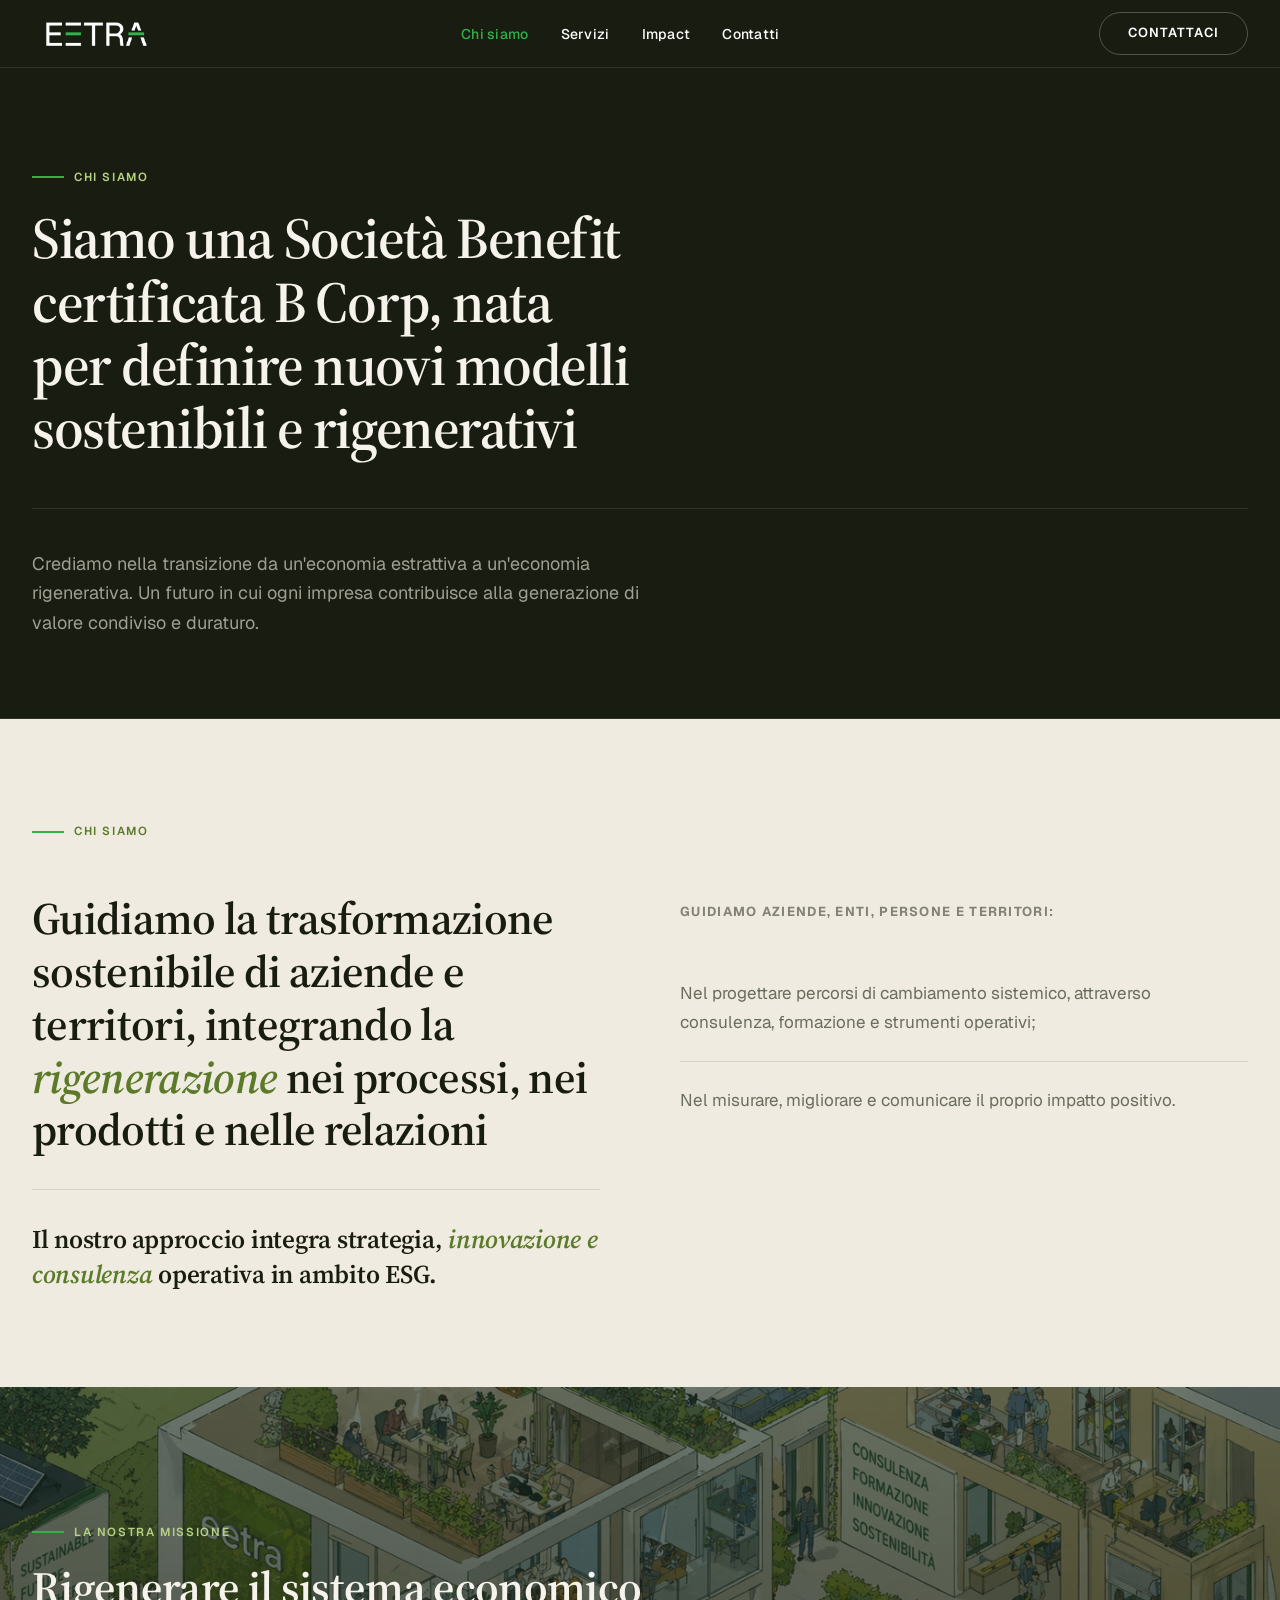
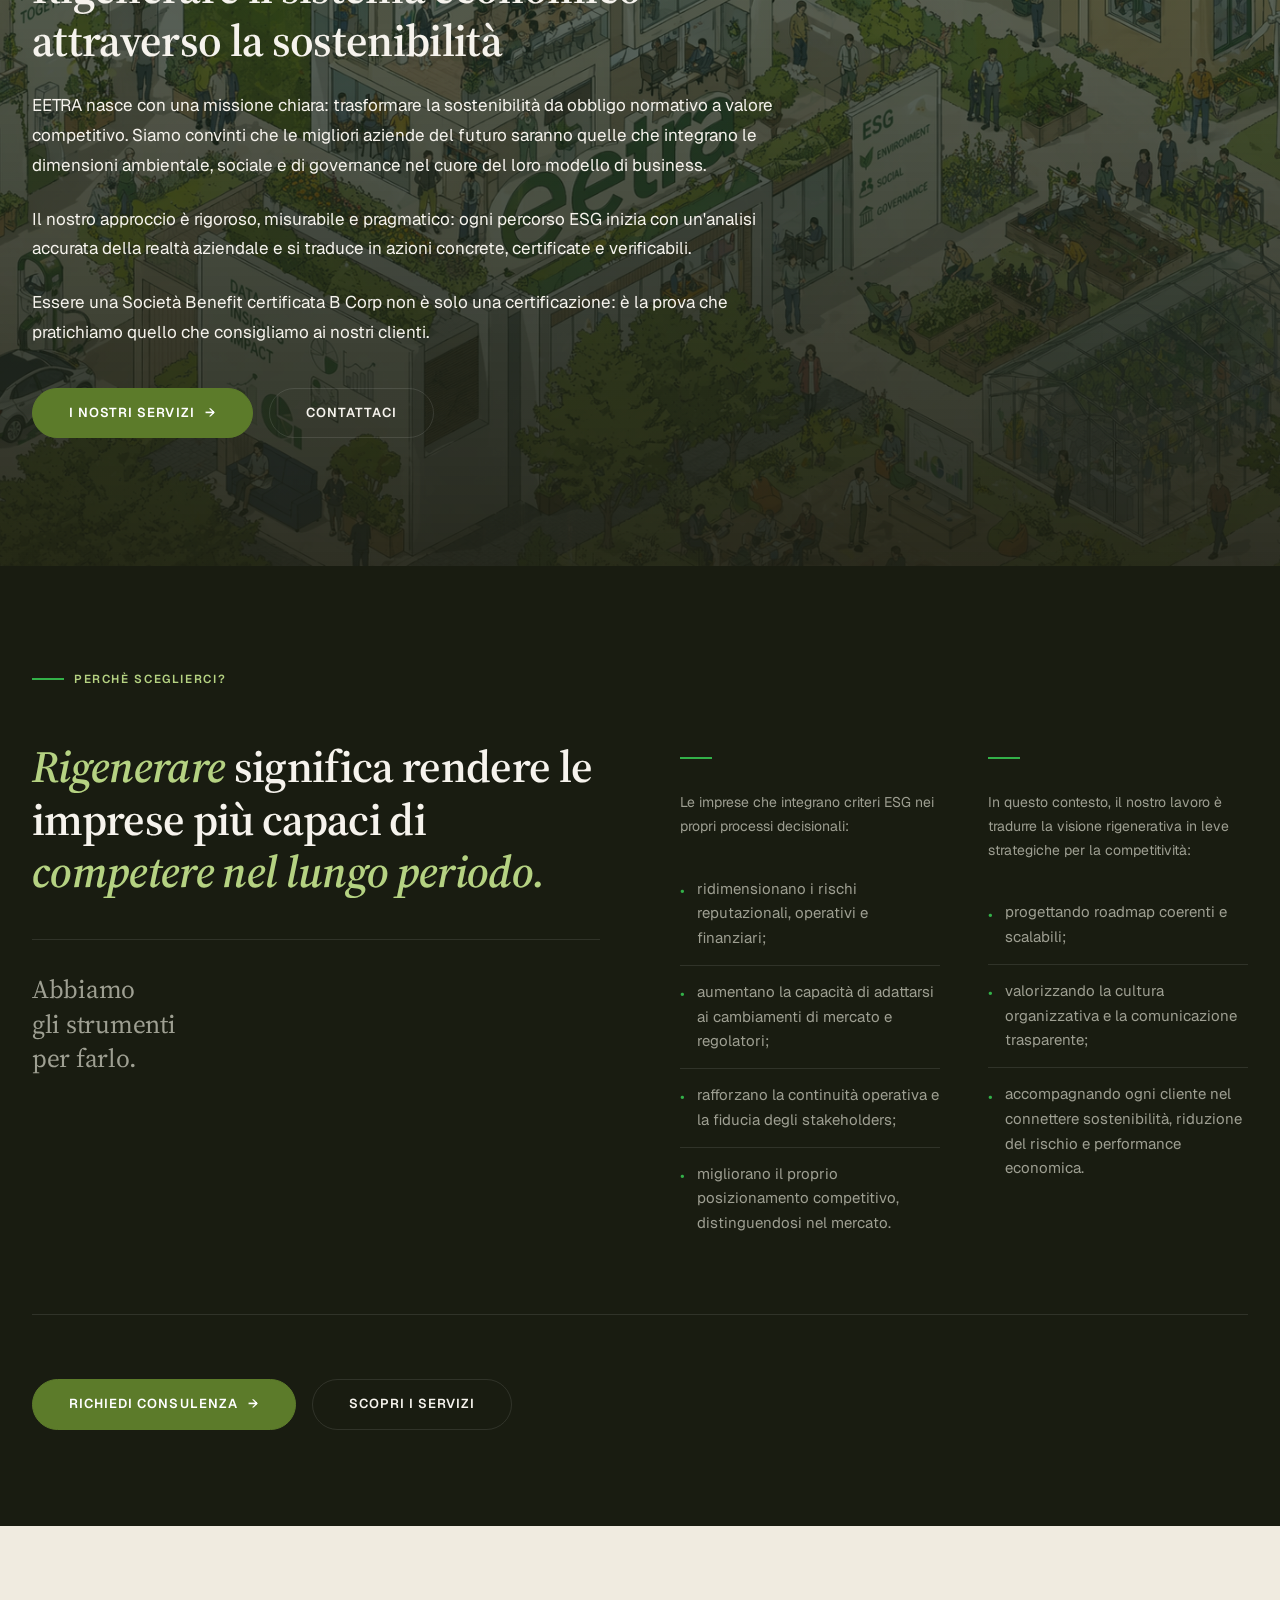
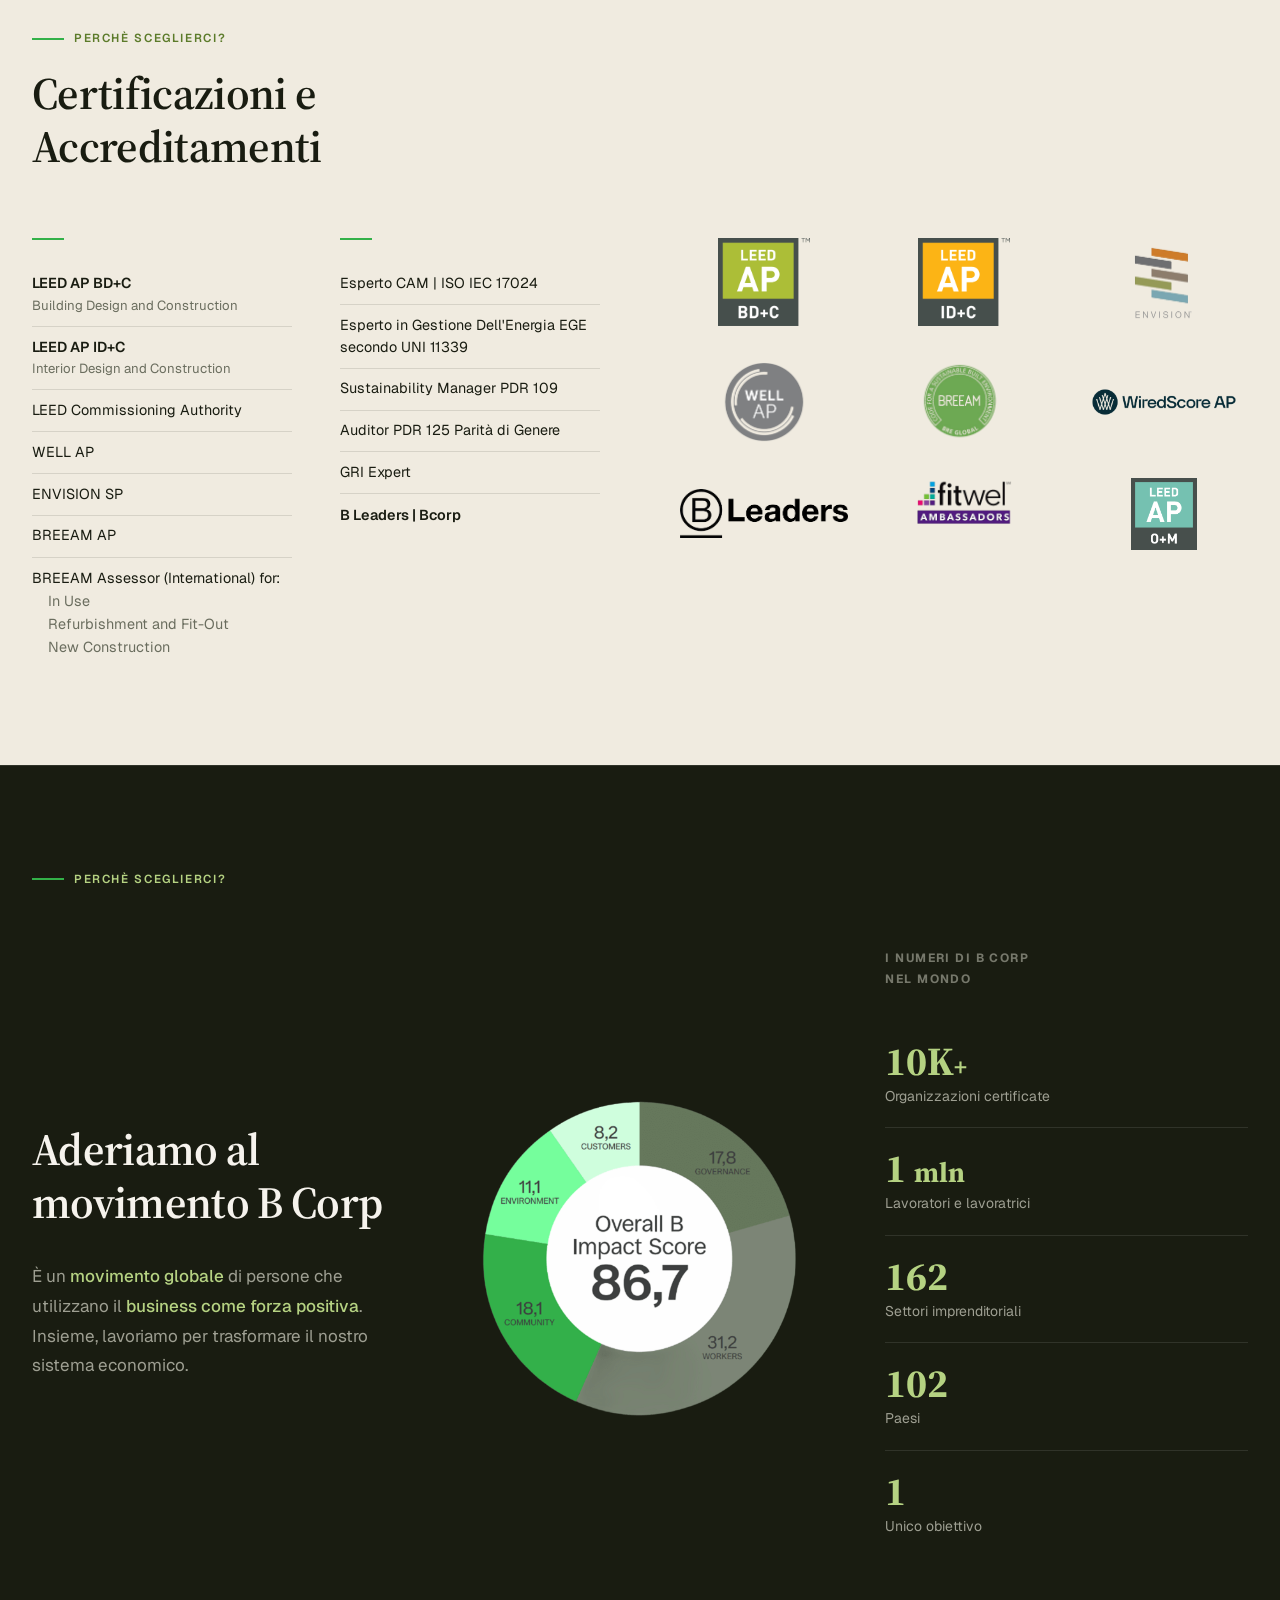
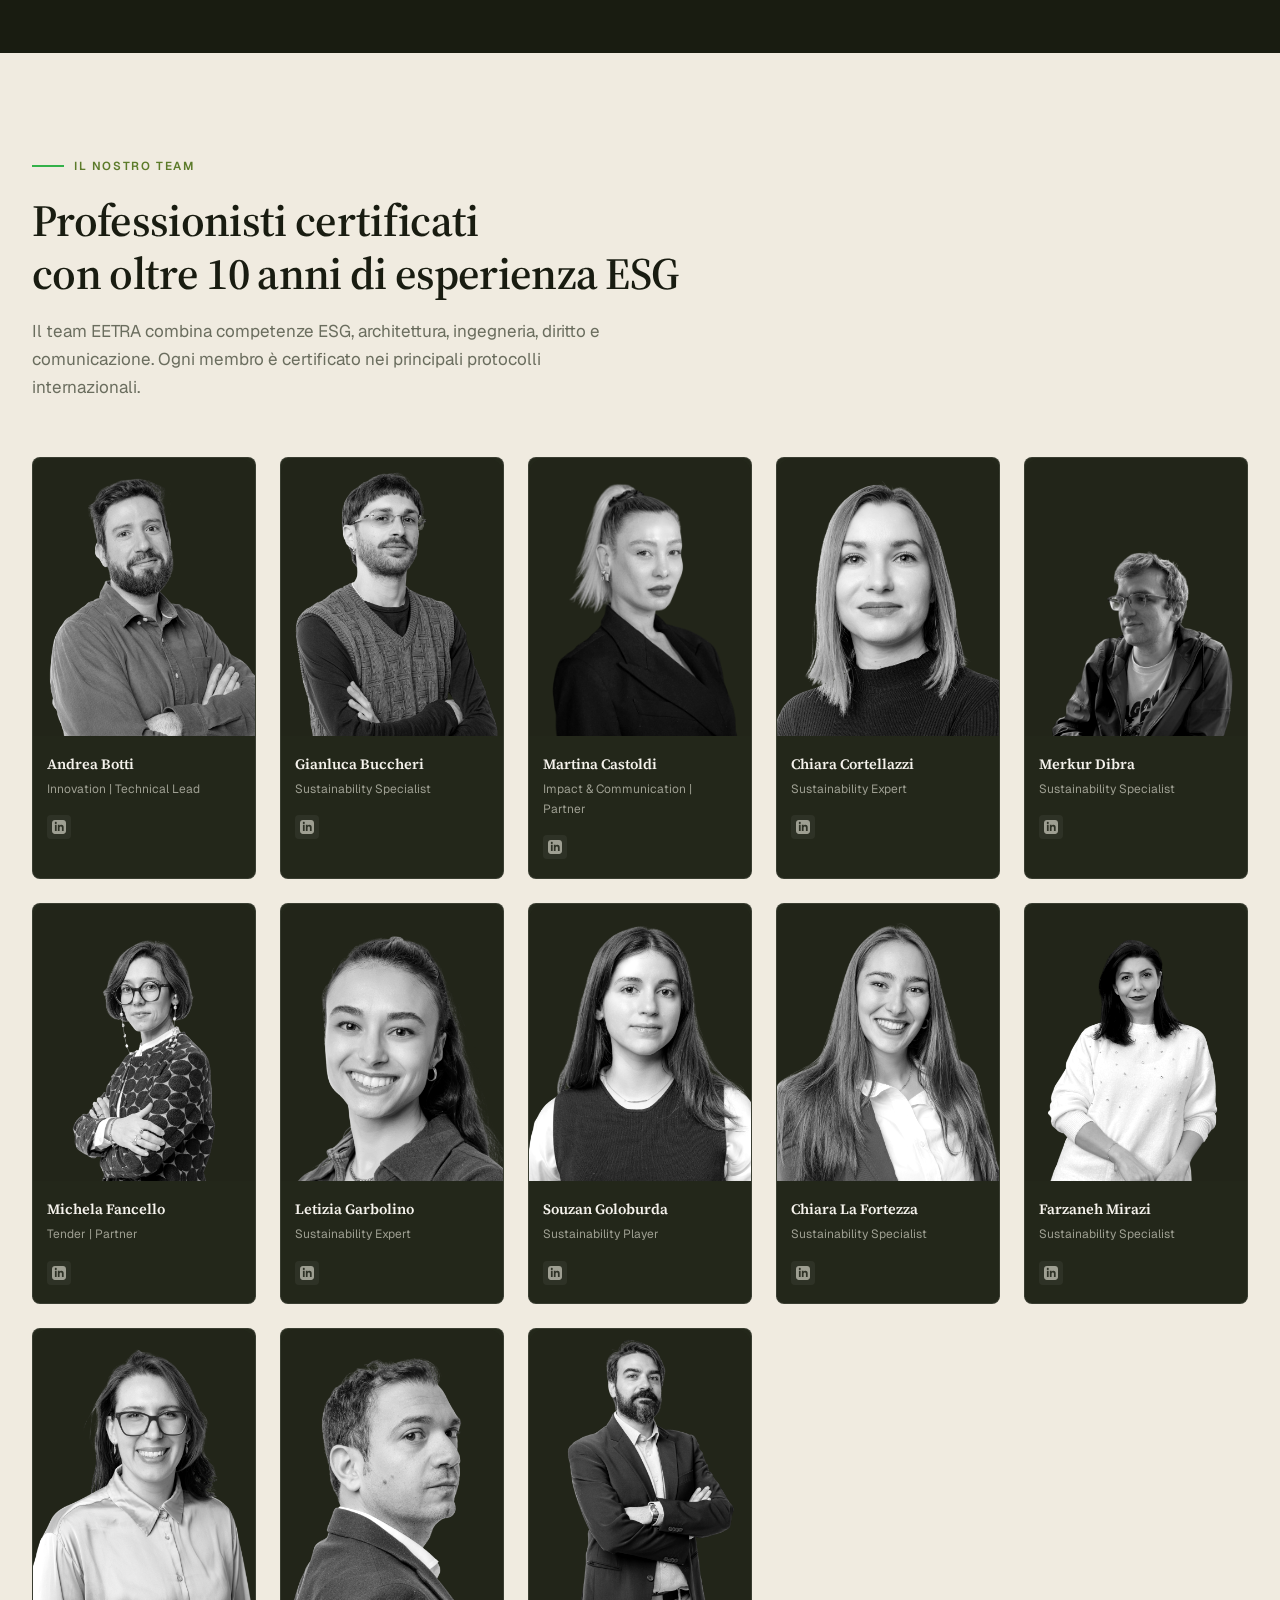
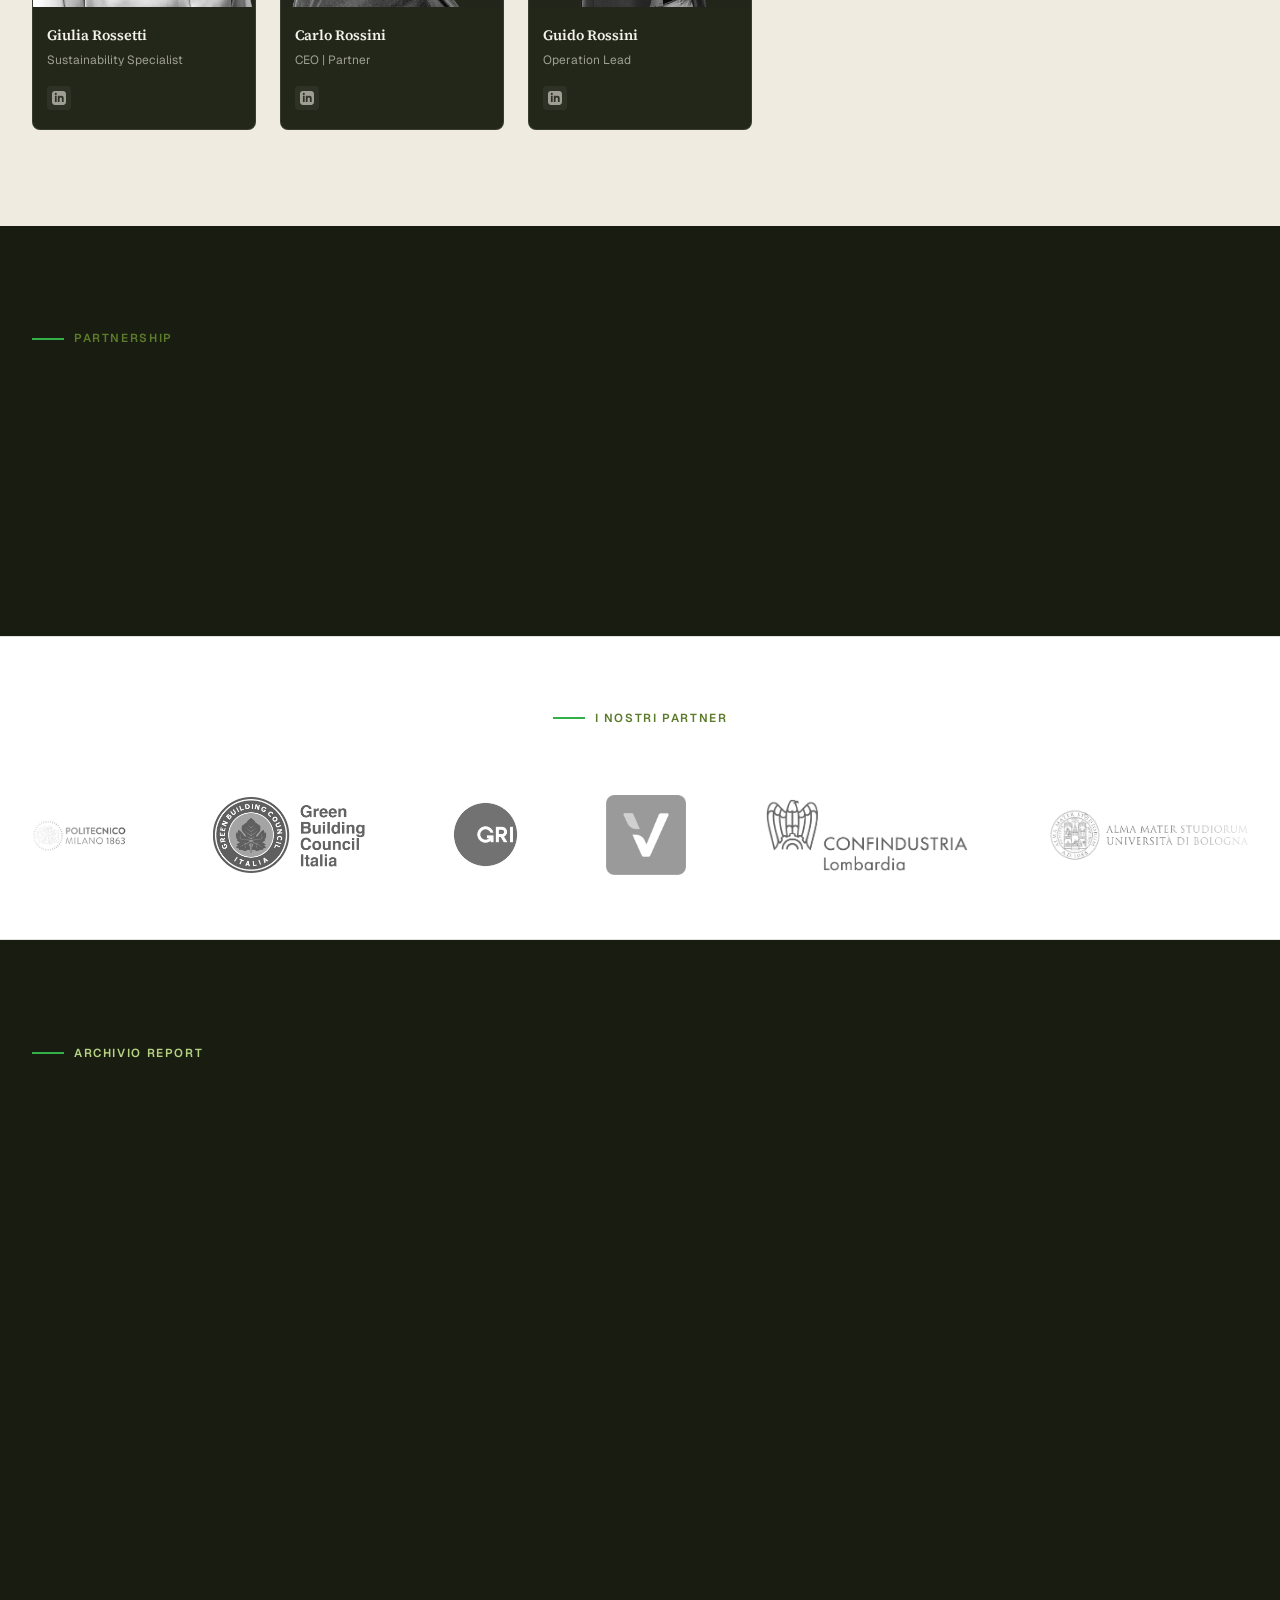
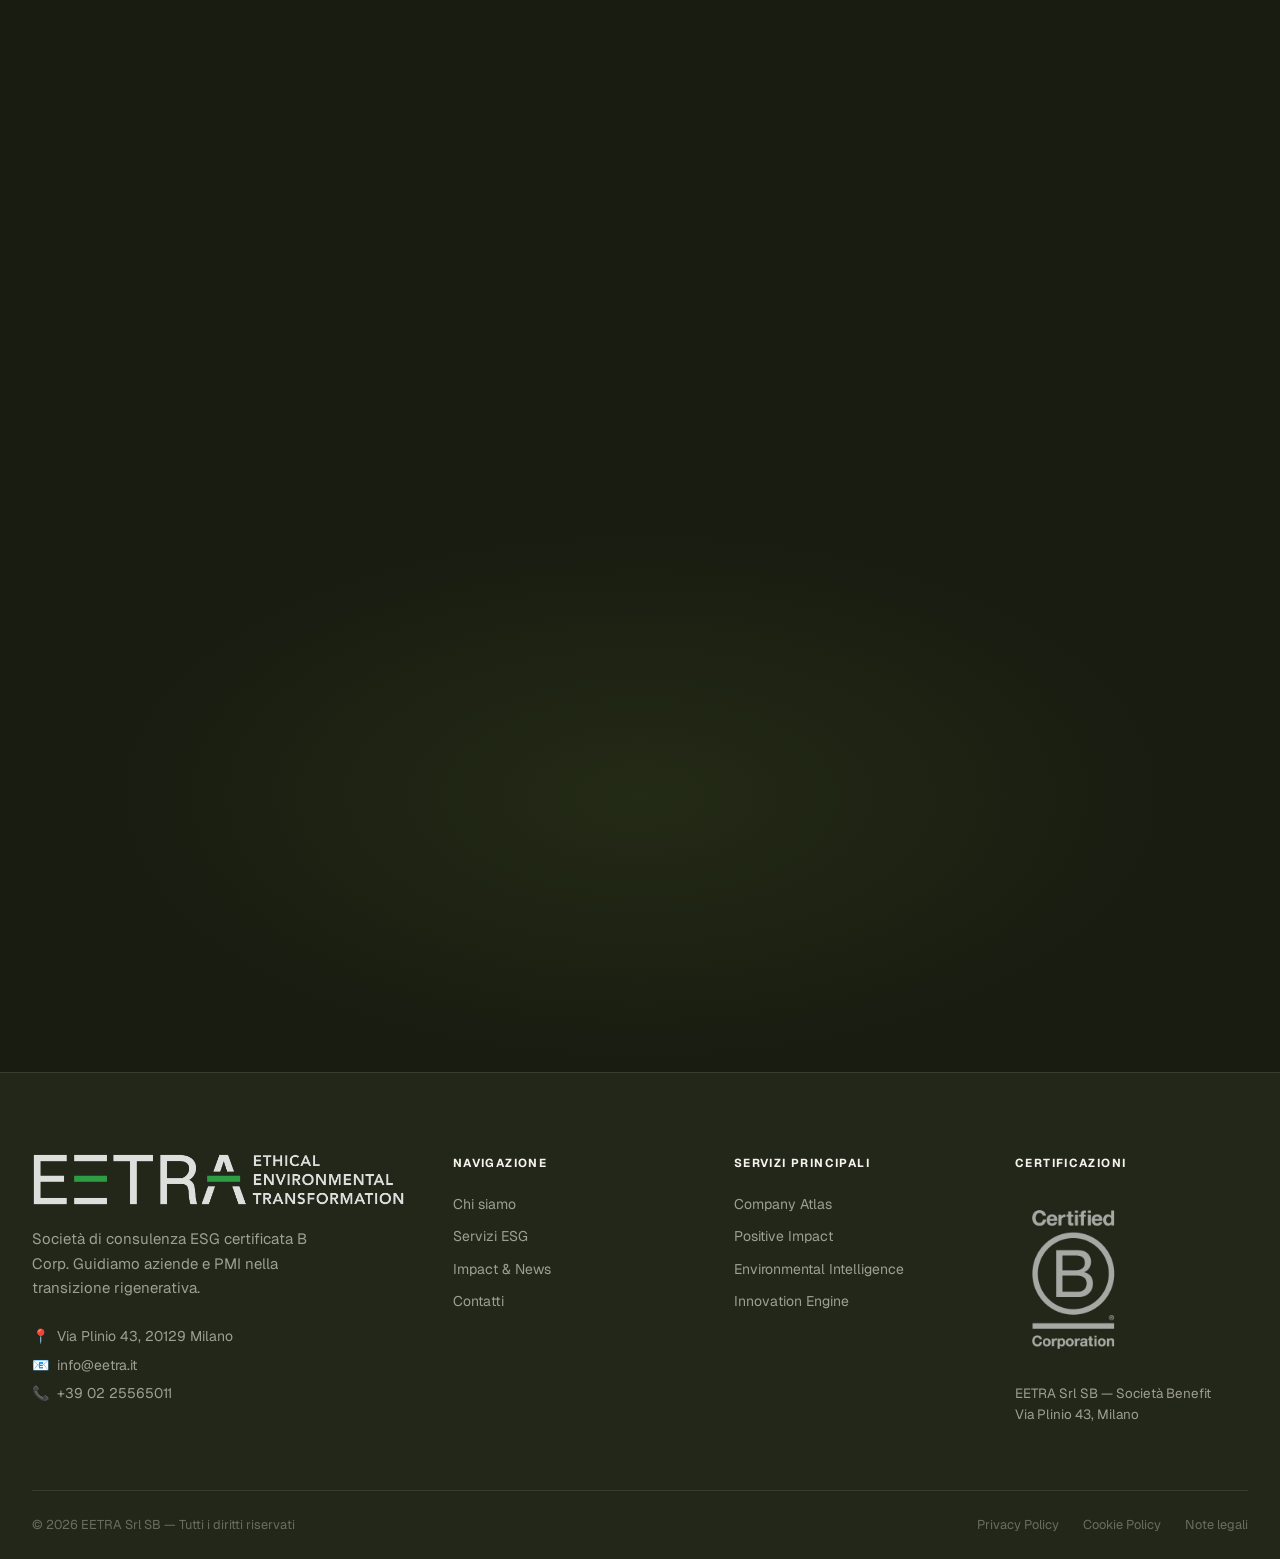
==== commit c357e1ab: "update" ====
--- a/chi-siamo.html
+++ b/chi-siamo.html
@@ -266,6 +266,33 @@
         gap: 1rem !important;
       }
     }
+
+    /* LinkedIn Icon */
+    .team-card__linkedin {
+      display: inline-flex;
+      align-items: center;
+      justify-content: center;
+      width: 24px;
+      height: 24px;
+      border-radius: 4px;
+      background: rgba(255, 255, 255, 0.05);
+      color: var(--muted-lt);
+      margin-top: 1rem;
+      transition: all var(--tr);
+    }
+
+    .team-card__linkedin:hover {
+      background: var(--green);
+      color: var(--white);
+      transform: translateY(-2px);
+    }
+
+    .team-card__linkedin svg {
+      width: 14px;
+      height: 14px;
+      fill: currentColor;
+    }
+
     @media (max-width:768px) {
       .responsive-split {
         grid-template-columns: 1fr !important;
@@ -741,6 +768,9 @@
           <div class="team-card__body">
             <p class="team-card__name">Andrea Botti</p>
             <p class="team-card__role">Innovation | Technical Lead</p>
+            <a href="https://www.linkedin.com/in/bottiandrea/" class="team-card__linkedin" target="_blank" rel="noopener noreferrer" aria-label="Profilo LinkedIn di Andrea Botti">
+              <svg xmlns="http://www.w3.org/2000/svg" viewBox="0 0 24 24"><path d="M19 0h-14c-2.761 0-5 2.239-5 5v14c0 2.761 2.239 5 5 5h14c2.762 0 5-2.239 5-5v-14c0-2.761-2.238-5-5-5zm-11 19h-3v-11h3v11zm-1.5-12.268c-.966 0-1.75-.79-1.75-1.764s.784-1.764 1.75-1.764 1.75.79 1.75 1.764-.783 1.764-1.75 1.764zm13.5 12.268h-3v-5.604c0-3.368-4-3.113-4 0v5.604h-3v-11h3v1.765c1.396-2.586 7-2.777 7 2.476v6.759z"/></svg>
+            </a>
           </div>
         </div>
         <!-- 2. Buccheri -->
@@ -751,6 +781,9 @@
           <div class="team-card__body">
             <p class="team-card__name">Gianluca Buccheri</p>
             <p class="team-card__role">Sustainability Specialist</p>
+            <a href="https://www.linkedin.com/in/gianluca-buccheri-121abb260/" class="team-card__linkedin" target="_blank" rel="noopener noreferrer" aria-label="Profilo LinkedIn di Gianluca Buccheri">
+              <svg xmlns="http://www.w3.org/2000/svg" viewBox="0 0 24 24"><path d="M19 0h-14c-2.761 0-5 2.239-5 5v14c0 2.761 2.239 5 5 5h14c2.762 0 5-2.239 5-5v-14c0-2.761-2.238-5-5-5zm-11 19h-3v-11h3v11zm-1.5-12.268c-.966 0-1.75-.79-1.75-1.764s.784-1.764 1.75-1.764 1.75.79 1.75 1.764-.783 1.764-1.75 1.764zm13.5 12.268h-3v-5.604c0-3.368-4-3.113-4 0v5.604h-3v-11h3v1.765c1.396-2.586 7-2.777 7 2.476v6.759z"/></svg>
+            </a>
           </div>
         </div>
         <!-- 3. Castoldi -->
@@ -761,6 +794,9 @@
           <div class="team-card__body">
             <p class="team-card__name">Martina Castoldi</p>
             <p class="team-card__role">Impact &amp; Communication | Partner</p>
+            <a href="https://www.linkedin.com/in/martina-castoldi-7312681aa/?skipRedirect=true" class="team-card__linkedin" target="_blank" rel="noopener noreferrer" aria-label="Profilo LinkedIn di Martina Castoldi">
+              <svg xmlns="http://www.w3.org/2000/svg" viewBox="0 0 24 24"><path d="M19 0h-14c-2.761 0-5 2.239-5 5v14c0 2.761 2.239 5 5 5h14c2.762 0 5-2.239 5-5v-14c0-2.761-2.238-5-5-5zm-11 19h-3v-11h3v11zm-1.5-12.268c-.966 0-1.75-.79-1.75-1.764s.784-1.764 1.75-1.764 1.75.79 1.75 1.764-.783 1.764-1.75 1.764zm13.5 12.268h-3v-5.604c0-3.368-4-3.113-4 0v5.604h-3v-11h3v1.765c1.396-2.586 7-2.777 7 2.476v6.759z"/></svg>
+            </a>
           </div>
         </div>
         <!-- 4. Cortellazzi -->
@@ -771,6 +807,9 @@
           <div class="team-card__body">
             <p class="team-card__name">Chiara Cortellazzi</p>
             <p class="team-card__role">Sustainability Expert</p>
+            <a href="https://www.linkedin.com/in/chiara-cortellazzi-9a74a8237/" class="team-card__linkedin" target="_blank" rel="noopener noreferrer" aria-label="Profilo LinkedIn di Chiara Cortellazzi">
+              <svg xmlns="http://www.w3.org/2000/svg" viewBox="0 0 24 24"><path d="M19 0h-14c-2.761 0-5 2.239-5 5v14c0 2.761 2.239 5 5 5h14c2.762 0 5-2.239 5-5v-14c0-2.761-2.238-5-5-5zm-11 19h-3v-11h3v11zm-1.5-12.268c-.966 0-1.75-.79-1.75-1.764s.784-1.764 1.75-1.764 1.75.79 1.75 1.764-.783 1.764-1.75 1.764zm13.5 12.268h-3v-5.604c0-3.368-4-3.113-4 0v5.604h-3v-11h3v1.765c1.396-2.586 7-2.777 7 2.476v6.759z"/></svg>
+            </a>
           </div>
         </div>
         <!-- 5. Dibra -->
@@ -781,6 +820,9 @@
           <div class="team-card__body">
             <p class="team-card__name">Merkur Dibra</p>
             <p class="team-card__role">Sustainability Specialist</p>
+            <a href="https://www.linkedin.com/in/merkur-dibra-988274232/" class="team-card__linkedin" target="_blank" rel="noopener noreferrer" aria-label="Profilo LinkedIn di Merkur Dibra">
+              <svg xmlns="http://www.w3.org/2000/svg" viewBox="0 0 24 24"><path d="M19 0h-14c-2.761 0-5 2.239-5 5v14c0 2.761 2.239 5 5 5h14c2.762 0 5-2.239 5-5v-14c0-2.761-2.238-5-5-5zm-11 19h-3v-11h3v11zm-1.5-12.268c-.966 0-1.75-.79-1.75-1.764s.784-1.764 1.75-1.764 1.75.79 1.75 1.764-.783 1.764-1.75 1.764zm13.5 12.268h-3v-5.604c0-3.368-4-3.113-4 0v5.604h-3v-11h3v1.765c1.396-2.586 7-2.777 7 2.476v6.759z"/></svg>
+            </a>
           </div>
         </div>
         <!-- 6. Fancello -->
@@ -791,6 +833,9 @@
           <div class="team-card__body">
             <p class="team-card__name">Michela Fancello</p>
             <p class="team-card__role">Tender | Partner</p>
+            <a href="https://www.linkedin.com/in/michela-fancello-8b526153/" class="team-card__linkedin" target="_blank" rel="noopener noreferrer" aria-label="Profilo LinkedIn di Michela Fancello">
+              <svg xmlns="http://www.w3.org/2000/svg" viewBox="0 0 24 24"><path d="M19 0h-14c-2.761 0-5 2.239-5 5v14c0 2.761 2.239 5 5 5h14c2.762 0 5-2.239 5-5v-14c0-2.761-2.238-5-5-5zm-11 19h-3v-11h3v11zm-1.5-12.268c-.966 0-1.75-.79-1.75-1.764s.784-1.764 1.75-1.764 1.75.79 1.75 1.764-.783 1.764-1.75 1.764zm13.5 12.268h-3v-5.604c0-3.368-4-3.113-4 0v5.604h-3v-11h3v1.765c1.396-2.586 7-2.777 7 2.476v6.759z"/></svg>
+            </a>
           </div>
         </div>
         <!-- 7. Garbolino -->
@@ -801,6 +846,9 @@
           <div class="team-card__body">
             <p class="team-card__name">Letizia Garbolino</p>
             <p class="team-card__role">Sustainability Expert</p>
+            <a href="https://www.linkedin.com/in/l-garbolino/?locale=it" class="team-card__linkedin" target="_blank" rel="noopener noreferrer" aria-label="Profilo LinkedIn di Letizia Garbolino">
+              <svg xmlns="http://www.w3.org/2000/svg" viewBox="0 0 24 24"><path d="M19 0h-14c-2.761 0-5 2.239-5 5v14c0 2.761 2.239 5 5 5h14c2.762 0 5-2.239 5-5v-14c0-2.761-2.238-5-5-5zm-11 19h-3v-11h3v11zm-1.5-12.268c-.966 0-1.75-.79-1.75-1.764s.784-1.764 1.75-1.764 1.75.79 1.75 1.764-.783 1.764-1.75 1.764zm13.5 12.268h-3v-5.604c0-3.368-4-3.113-4 0v5.604h-3v-11h3v1.765c1.396-2.586 7-2.777 7 2.476v6.759z"/></svg>
+            </a>
           </div>
         </div>
         <!-- 8. Goloburda -->
@@ -811,6 +859,9 @@
           <div class="team-card__body">
             <p class="team-card__name">Souzan Goloburda</p>
             <p class="team-card__role">Sustainability Player</p>
+            <a href="https://www.linkedin.com/in/souzan-goloburda-29590217a/" class="team-card__linkedin" target="_blank" rel="noopener noreferrer" aria-label="Profilo LinkedIn di Souzan Goloburda">
+              <svg xmlns="http://www.w3.org/2000/svg" viewBox="0 0 24 24"><path d="M19 0h-14c-2.761 0-5 2.239-5 5v14c0 2.761 2.239 5 5 5h14c2.762 0 5-2.239 5-5v-14c0-2.761-2.238-5-5-5zm-11 19h-3v-11h3v11zm-1.5-12.268c-.966 0-1.75-.79-1.75-1.764s.784-1.764 1.75-1.764 1.75.79 1.75 1.764-.783 1.764-1.75 1.764zm13.5 12.268h-3v-5.604c0-3.368-4-3.113-4 0v5.604h-3v-11h3v1.765c1.396-2.586 7-2.777 7 2.476v6.759z"/></svg>
+            </a>
           </div>
         </div>
         <!-- 9. La Fortezza -->
@@ -821,6 +872,9 @@
           <div class="team-card__body">
             <p class="team-card__name">Chiara La Fortezza</p>
             <p class="team-card__role">Sustainability Specialist</p>
+            <a href="https://www.linkedin.com/in/chiara-la-fortezza-bb341b263/" class="team-card__linkedin" target="_blank" rel="noopener noreferrer" aria-label="Profilo LinkedIn di Chiara La Fortezza">
+              <svg xmlns="http://www.w3.org/2000/svg" viewBox="0 0 24 24"><path d="M19 0h-14c-2.761 0-5 2.239-5 5v14c0 2.761 2.239 5 5 5h14c2.762 0 5-2.239 5-5v-14c0-2.761-2.238-5-5-5zm-11 19h-3v-11h3v11zm-1.5-12.268c-.966 0-1.75-.79-1.75-1.764s.784-1.764 1.75-1.764 1.75.79 1.75 1.764-.783 1.764-1.75 1.764zm13.5 12.268h-3v-5.604c0-3.368-4-3.113-4 0v5.604h-3v-11h3v1.765c1.396-2.586 7-2.777 7 2.476v6.759z"/></svg>
+            </a>
           </div>
         </div>
         <!-- 10. Mirazi -->
@@ -831,6 +885,9 @@
           <div class="team-card__body">
             <p class="team-card__name">Farzaneh Mirazi</p>
             <p class="team-card__role">Sustainability Specialist</p>
+            <a href="https://www.linkedin.com/in/farzaneh-mirazi-11f36911/" class="team-card__linkedin" target="_blank" rel="noopener noreferrer" aria-label="Profilo LinkedIn di Farzaneh Mirazi">
+              <svg xmlns="http://www.w3.org/2000/svg" viewBox="0 0 24 24"><path d="M19 0h-14c-2.761 0-5 2.239-5 5v14c0 2.761 2.239 5 5 5h14c2.762 0 5-2.239 5-5v-14c0-2.761-2.238-5-5-5zm-11 19h-3v-11h3v11zm-1.5-12.268c-.966 0-1.75-.79-1.75-1.764s.784-1.764 1.75-1.764 1.75.79 1.75 1.764-.783 1.764-1.75 1.764zm13.5 12.268h-3v-5.604c0-3.368-4-3.113-4 0v5.604h-3v-11h3v1.765c1.396-2.586 7-2.777 7 2.476v6.759z"/></svg>
+            </a>
           </div>
         </div>
         <!-- 11. Rossetti -->
@@ -841,6 +898,9 @@
           <div class="team-card__body">
             <p class="team-card__name">Giulia Rossetti</p>
             <p class="team-card__role">Sustainability Specialist</p>
+            <a href="https://www.linkedin.com/in/giulia-rossetti-a003901b5/" class="team-card__linkedin" target="_blank" rel="noopener noreferrer" aria-label="Profilo LinkedIn di Giulia Rossetti">
+              <svg xmlns="http://www.w3.org/2000/svg" viewBox="0 0 24 24"><path d="M19 0h-14c-2.761 0-5 2.239-5 5v14c0 2.761 2.239 5 5 5h14c2.762 0 5-2.239 5-5v-14c0-2.761-2.238-5-5-5zm-11 19h-3v-11h3v11zm-1.5-12.268c-.966 0-1.75-.79-1.75-1.764s.784-1.764 1.75-1.764 1.75.79 1.75 1.764-.783 1.764-1.75 1.764zm13.5 12.268h-3v-5.604c0-3.368-4-3.113-4 0v5.604h-3v-11h3v1.765c1.396-2.586 7-2.777 7 2.476v6.759z"/></svg>
+            </a>
           </div>
         </div>
         <!-- 12. Rossini Carlo -->
@@ -851,6 +911,9 @@
           <div class="team-card__body">
             <p class="team-card__name">Carlo Rossini</p>
             <p class="team-card__role">CEO | Partner</p>
+            <a href="https://www.linkedin.com/in/carlo-rossini/" class="team-card__linkedin" target="_blank" rel="noopener noreferrer" aria-label="Profilo LinkedIn di Carlo Rossini">
+              <svg xmlns="http://www.w3.org/2000/svg" viewBox="0 0 24 24"><path d="M19 0h-14c-2.761 0-5 2.239-5 5v14c0 2.761 2.239 5 5 5h14c2.762 0 5-2.239 5-5v-14c0-2.761-2.238-5-5-5zm-11 19h-3v-11h3v11zm-1.5-12.268c-.966 0-1.75-.79-1.75-1.764s.784-1.764 1.75-1.764 1.75.79 1.75 1.764-.783 1.764-1.75 1.764zm13.5 12.268h-3v-5.604c0-3.368-4-3.113-4 0v5.604h-3v-11h3v1.765c1.396-2.586 7-2.777 7 2.476v6.759z"/></svg>
+            </a>
           </div>
         </div>
         <!-- 13. Rossini Guido -->
@@ -861,6 +924,9 @@
           <div class="team-card__body">
             <p class="team-card__name">Guido Rossini</p>
             <p class="team-card__role">Operation Lead</p>
+            <a href="https://www.linkedin.com/in/guido-rossini-144b3476/" class="team-card__linkedin" target="_blank" rel="noopener noreferrer" aria-label="Profilo LinkedIn di Guido Rossini">
+              <svg xmlns="http://www.w3.org/2000/svg" viewBox="0 0 24 24"><path d="M19 0h-14c-2.761 0-5 2.239-5 5v14c0 2.761 2.239 5 5 5h14c2.762 0 5-2.239 5-5v-14c0-2.761-2.238-5-5-5zm-11 19h-3v-11h3v11zm-1.5-12.268c-.966 0-1.75-.79-1.75-1.764s.784-1.764 1.75-1.764 1.75.79 1.75 1.764-.783 1.764-1.75 1.764zm13.5 12.268h-3v-5.604c0-3.368-4-3.113-4 0v5.604h-3v-11h3v1.765c1.396-2.586 7-2.777 7 2.476v6.759z"/></svg>
+            </a>
           </div>
         </div>
       </div>
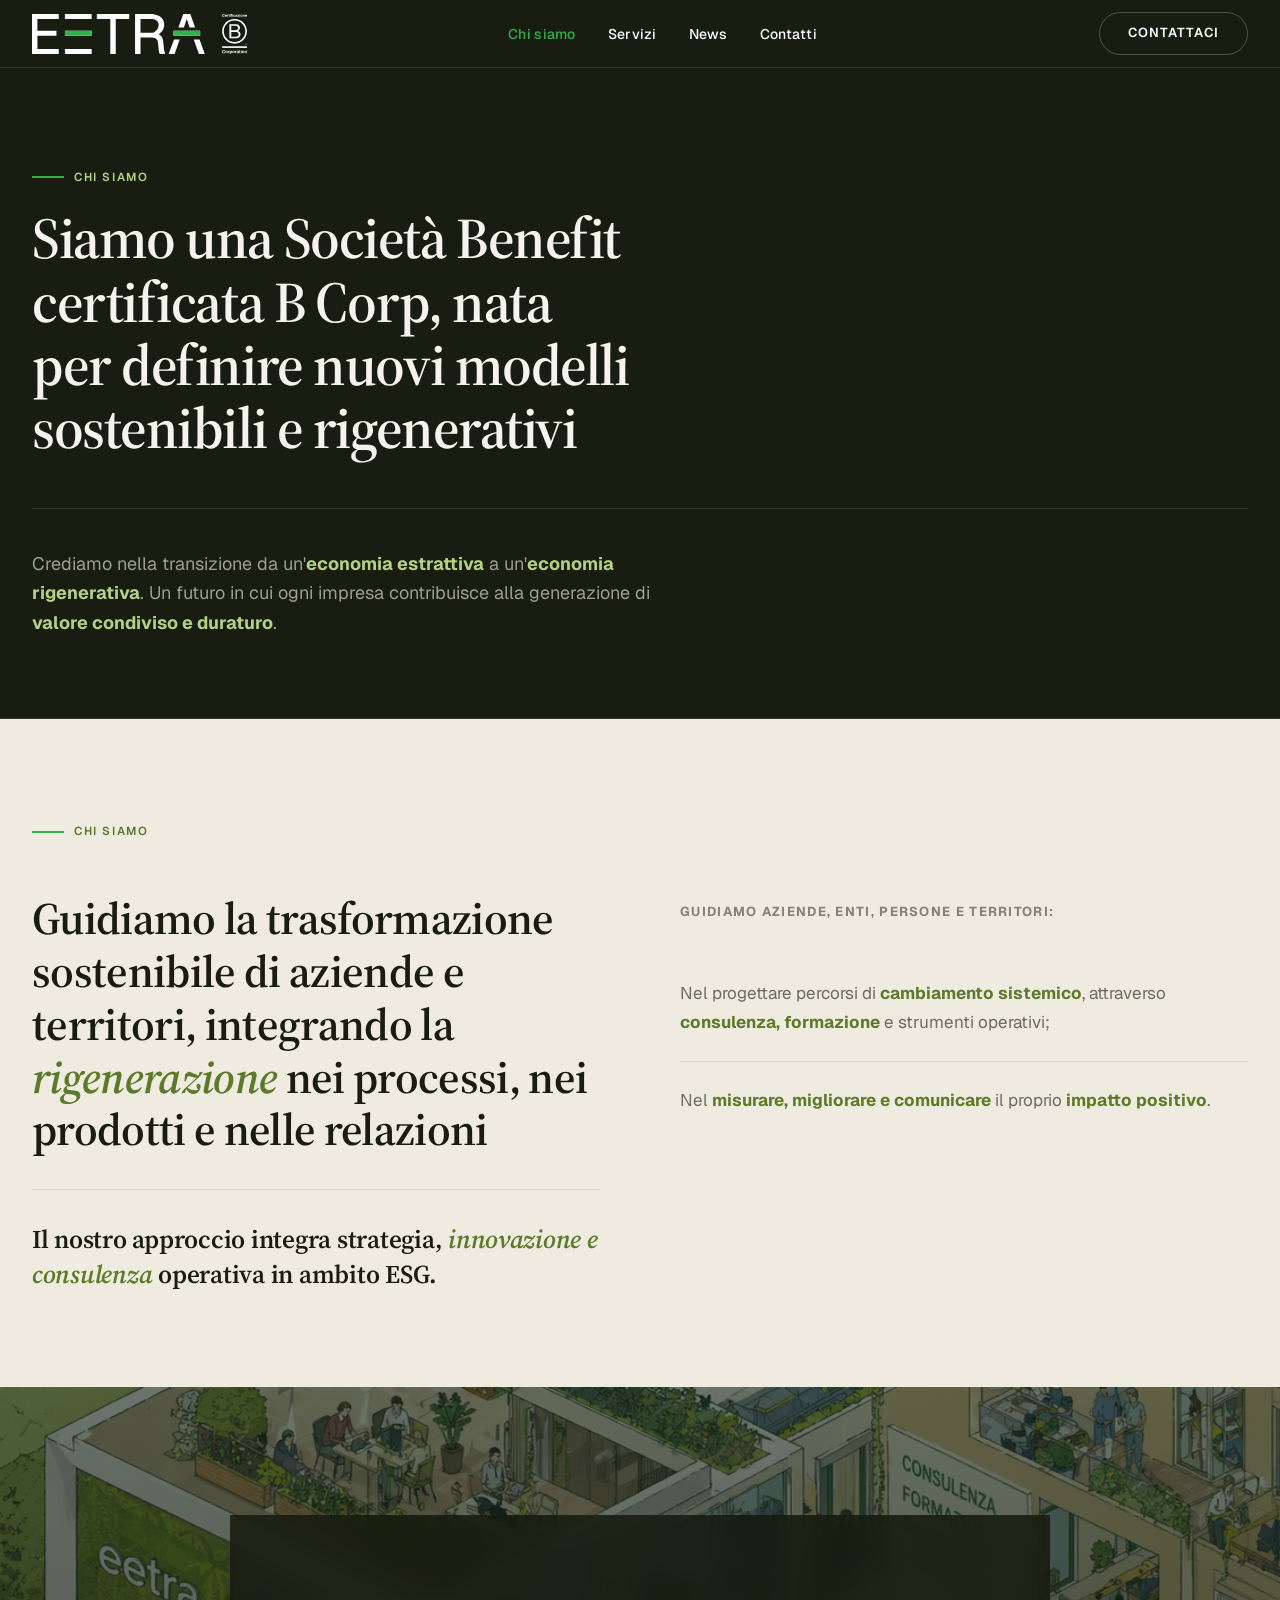
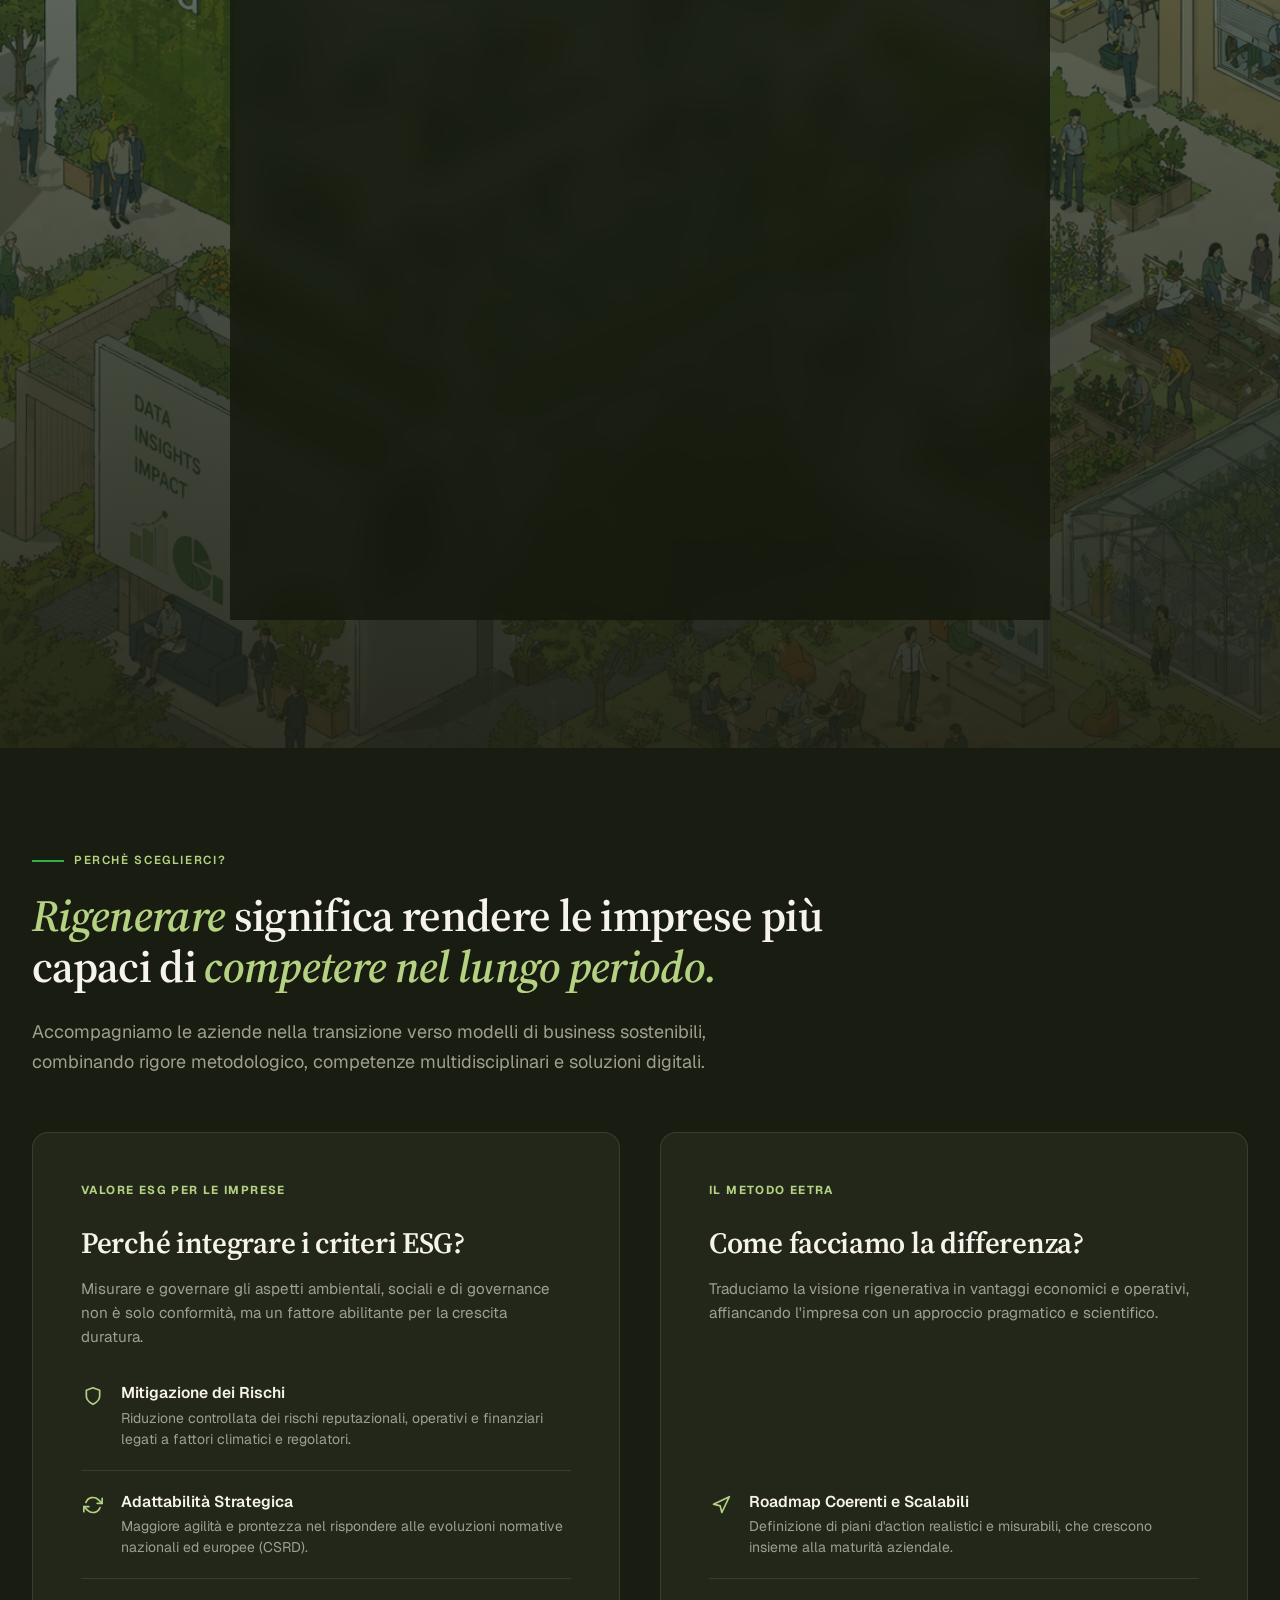
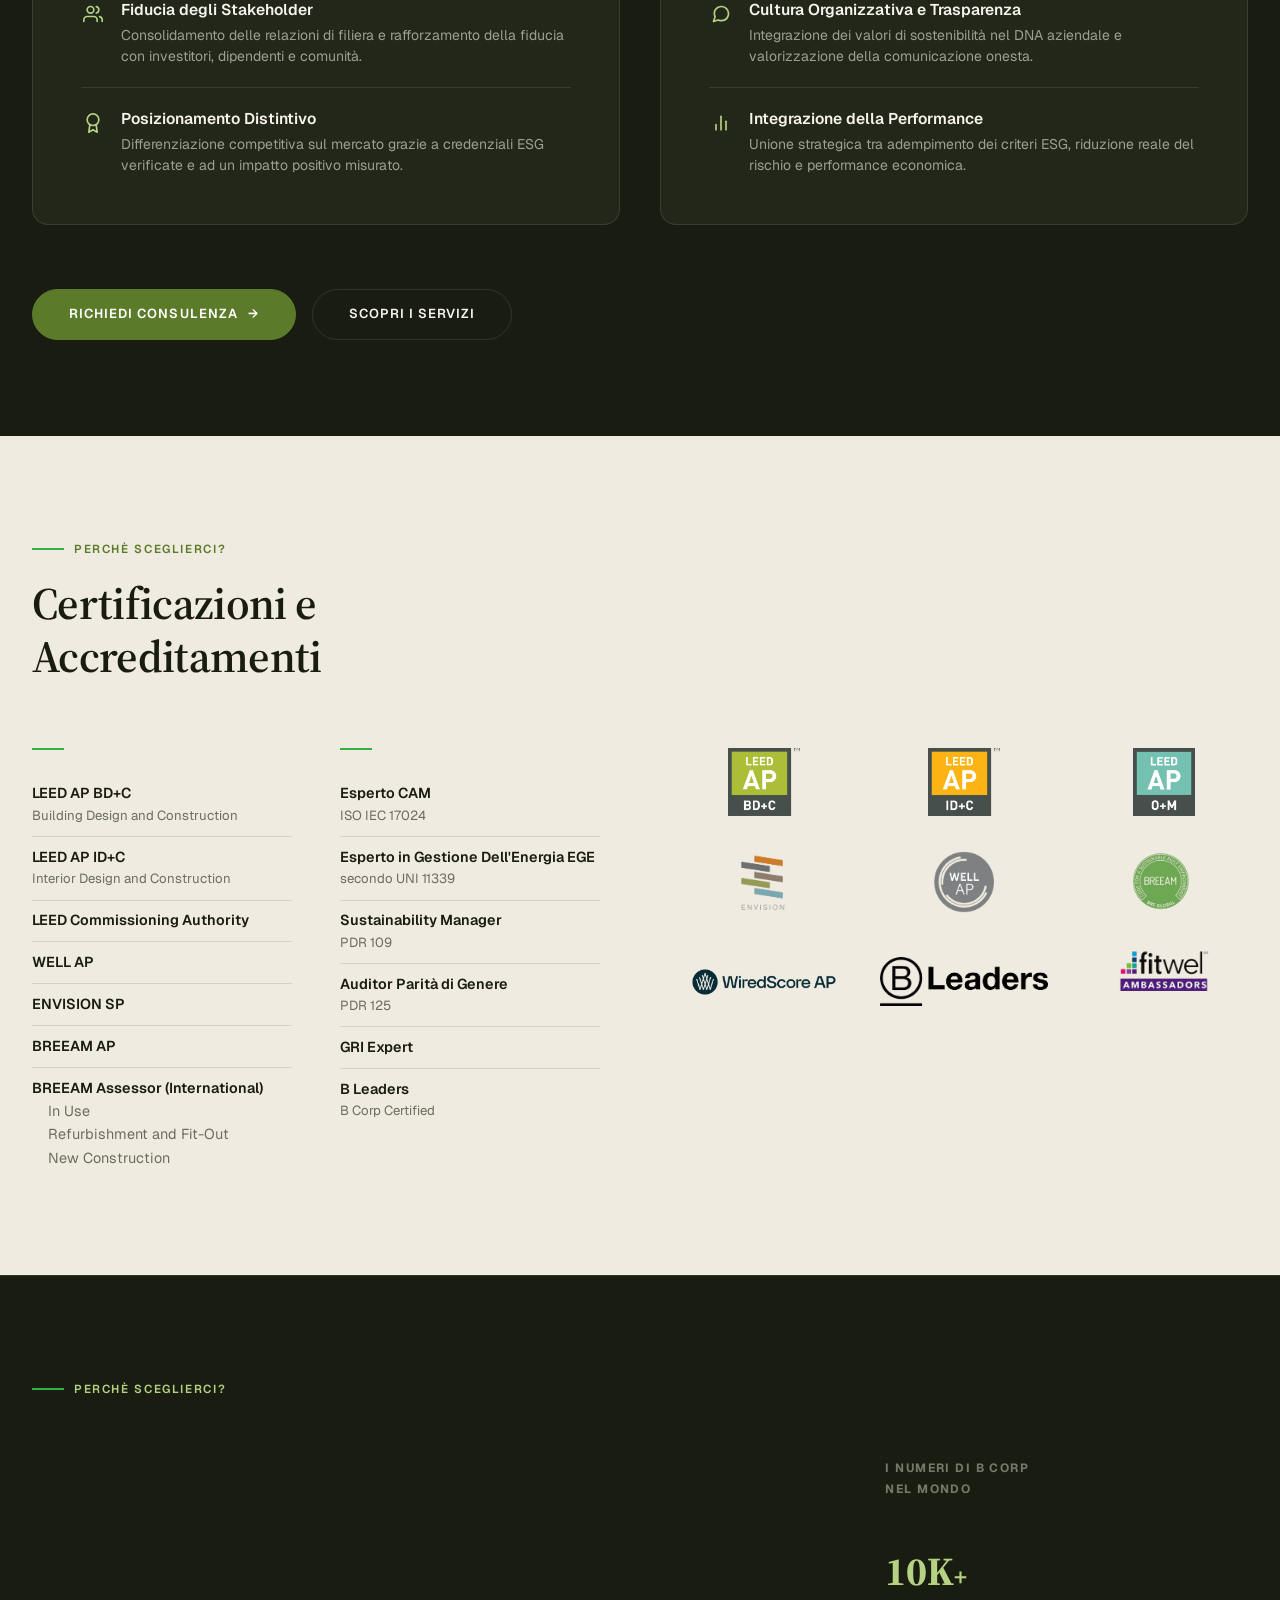
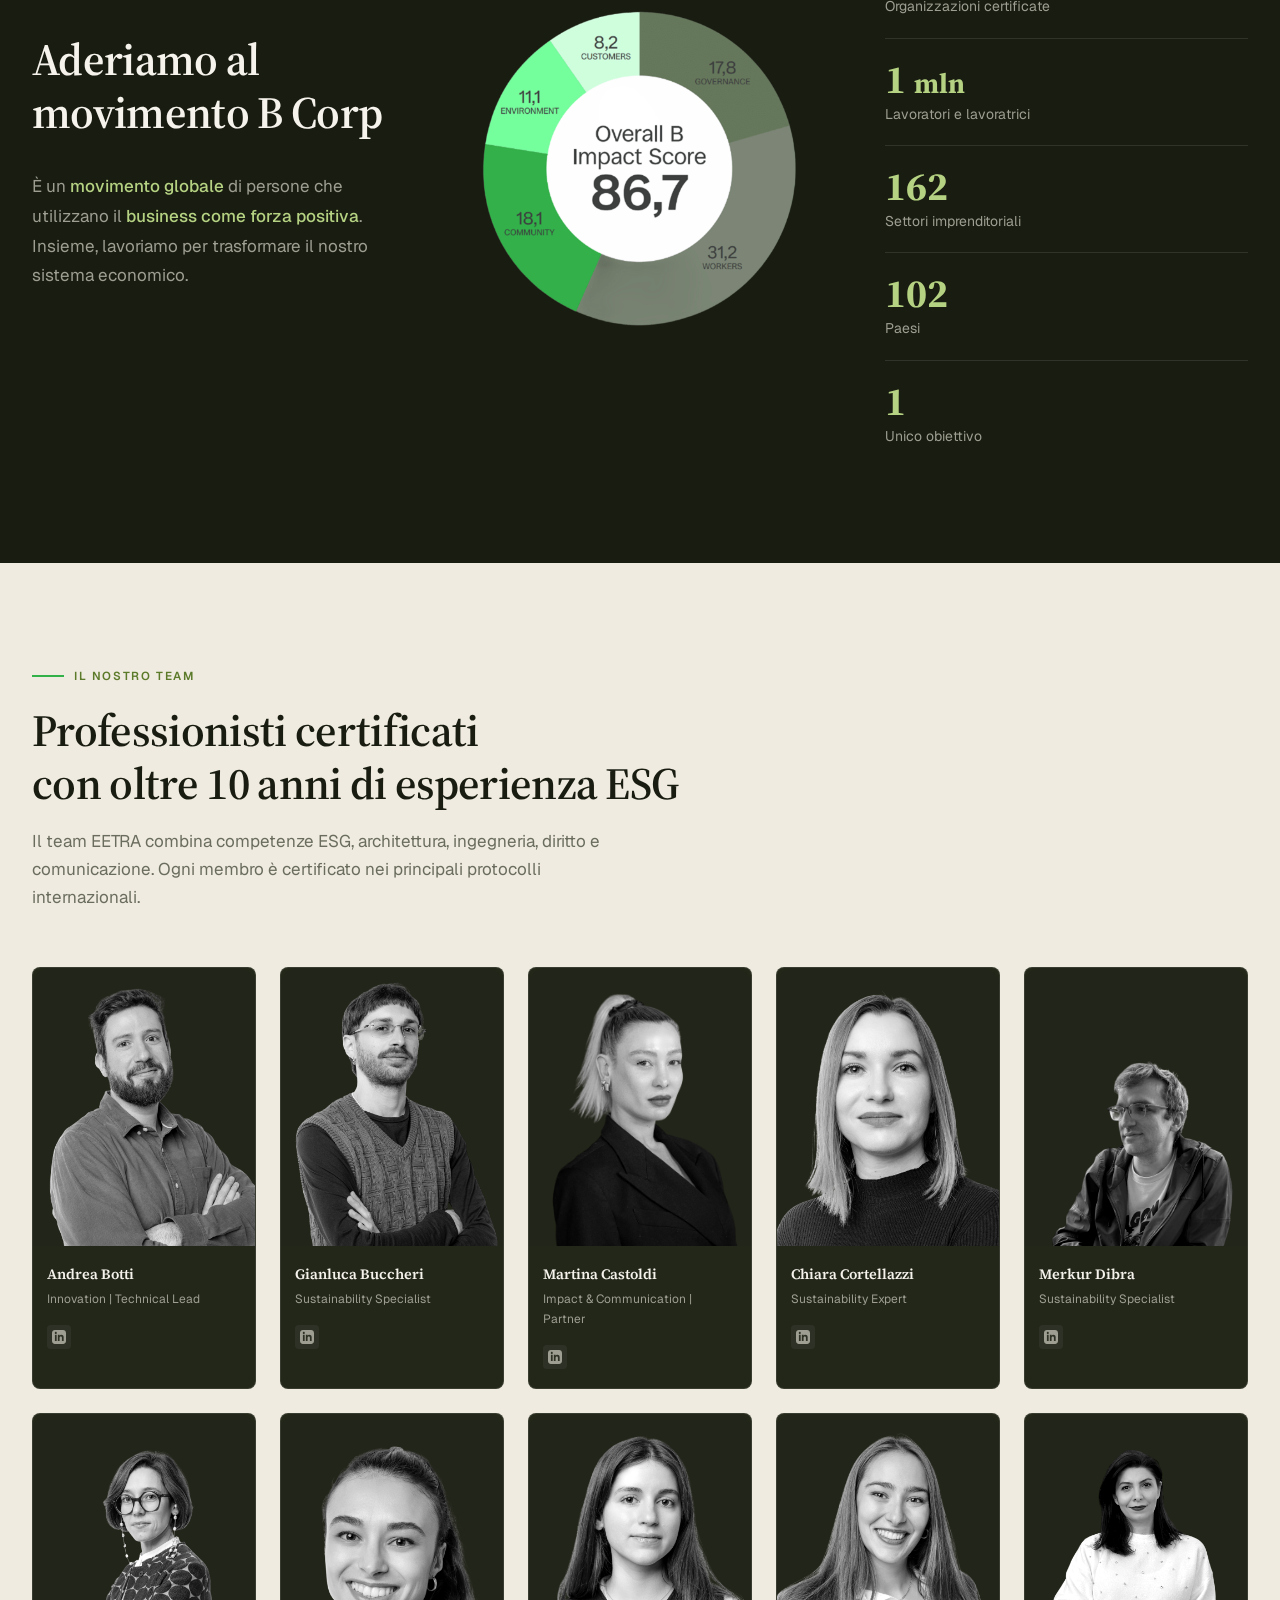
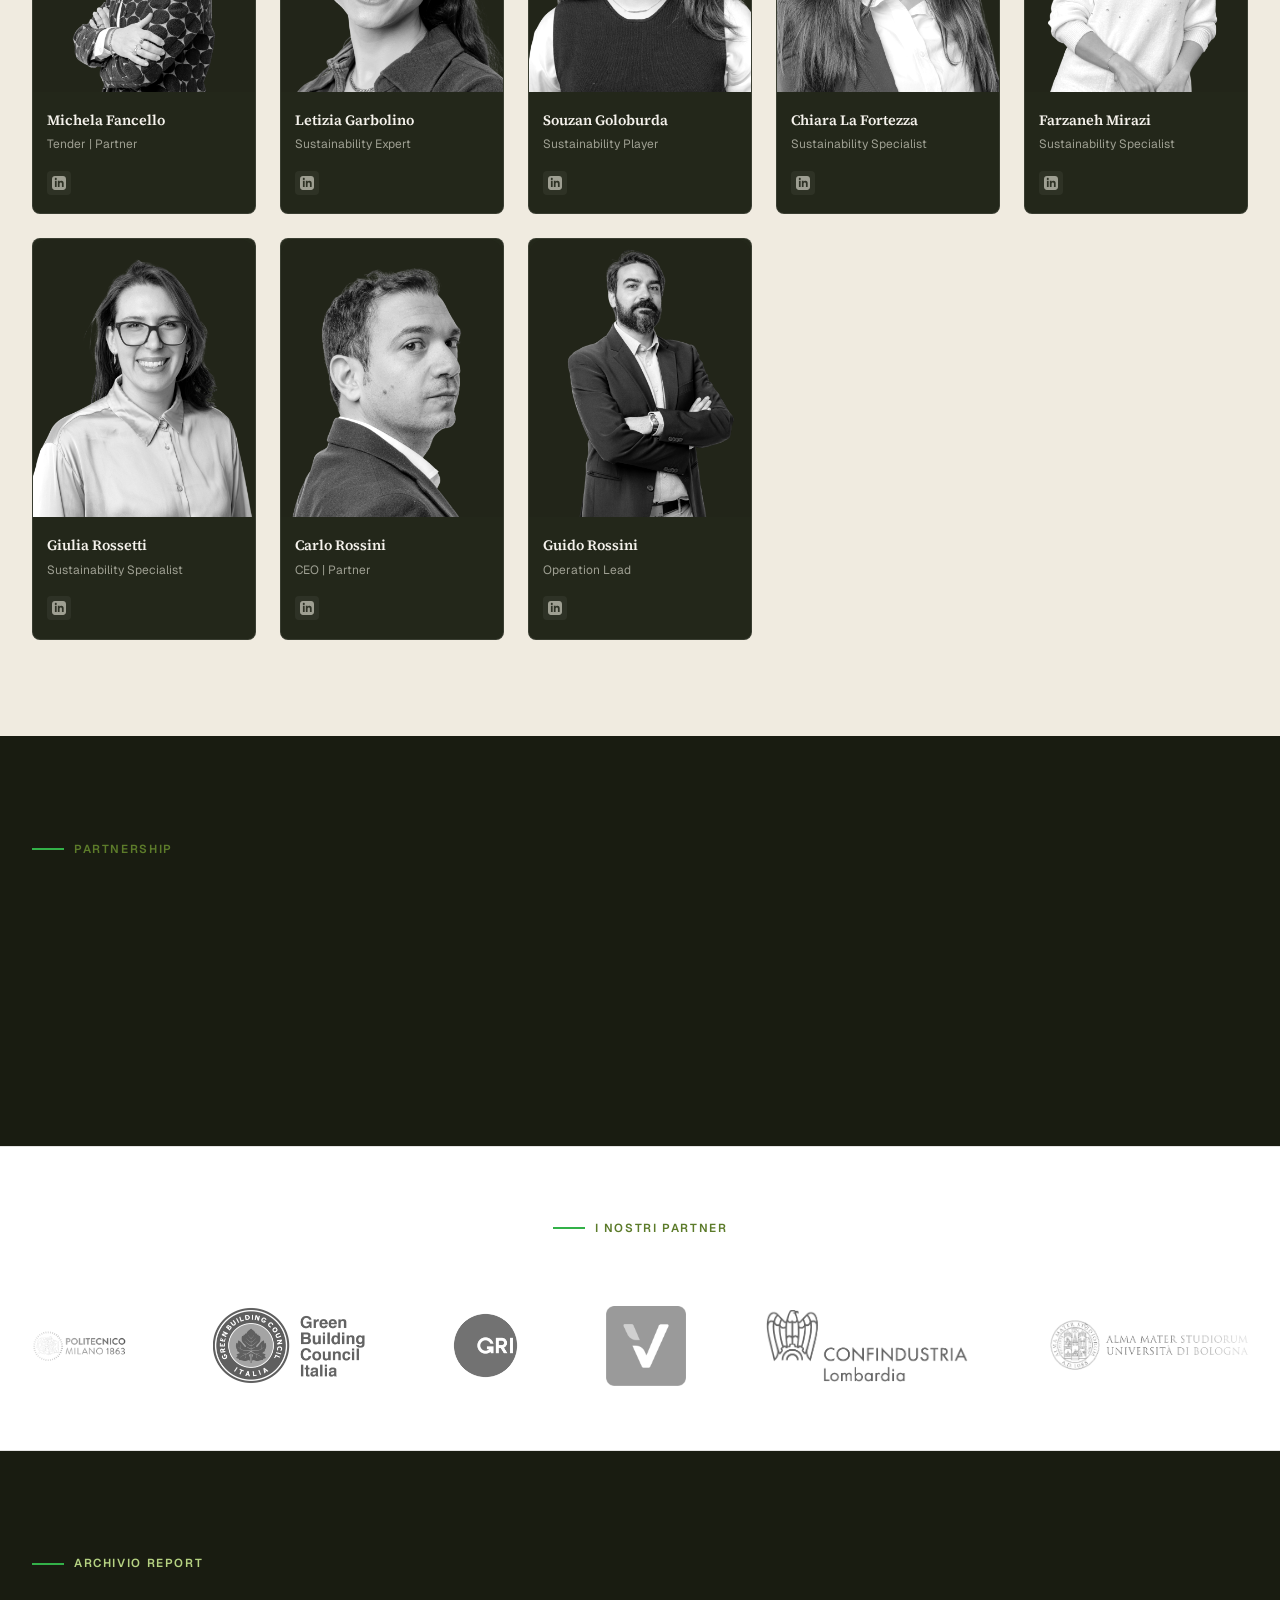
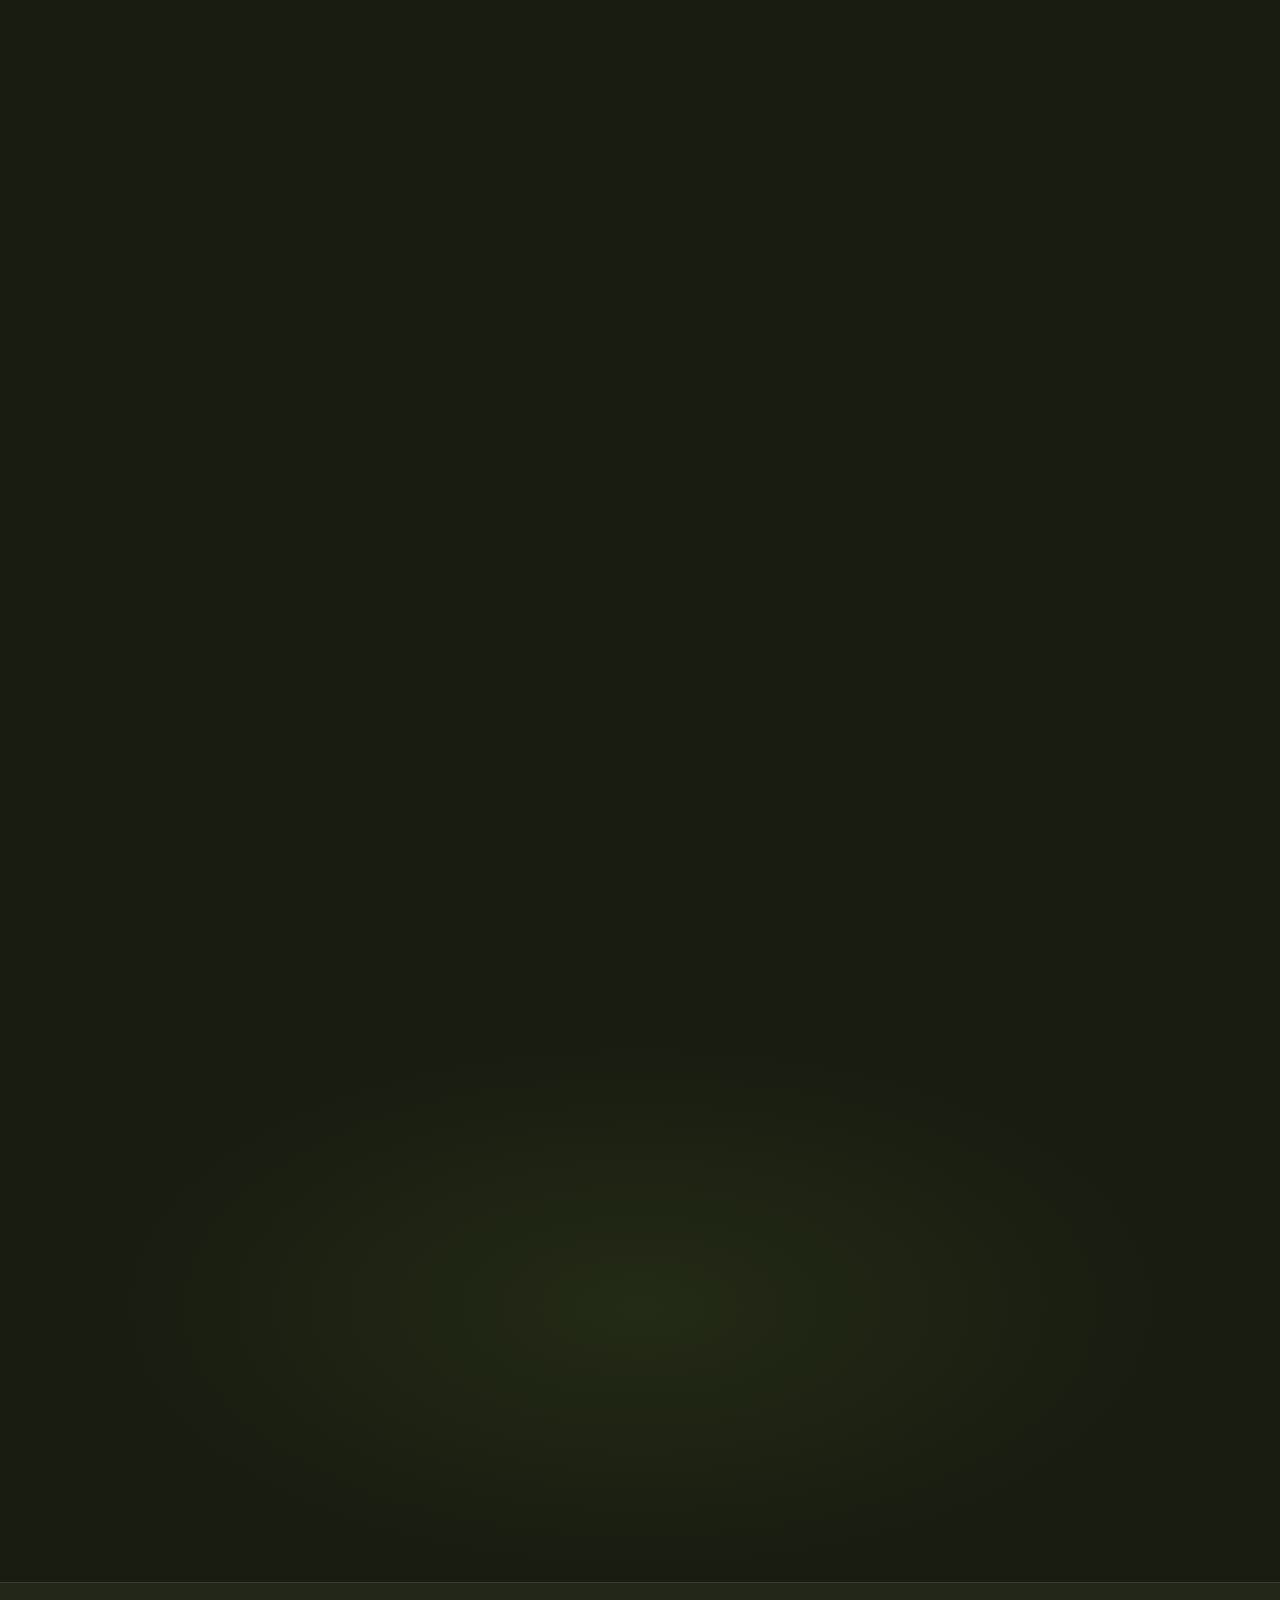
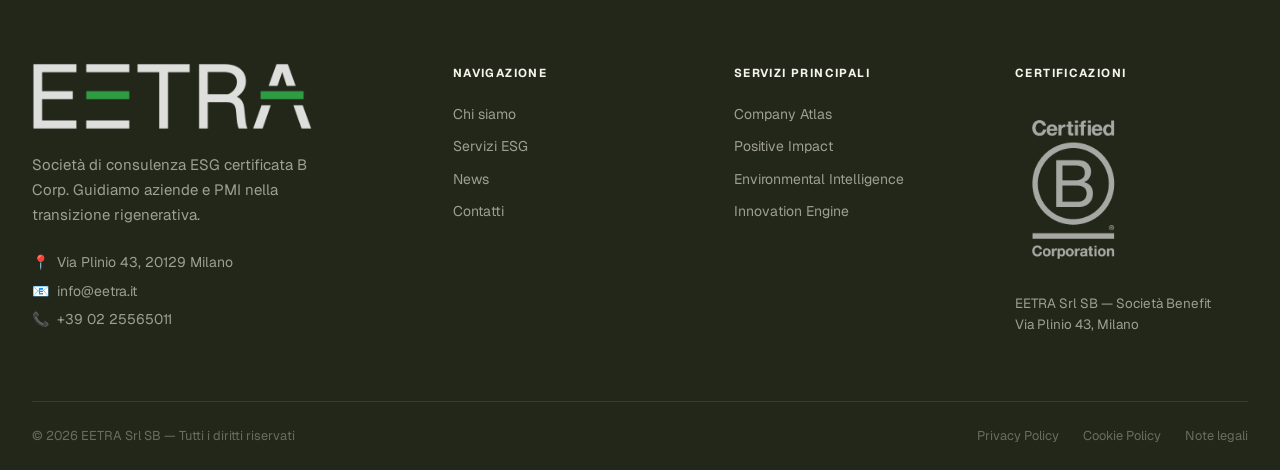
==== commit eab70dae: "update" ====
--- a/chi-siamo.html
+++ b/chi-siamo.html
@@ -246,10 +246,12 @@
     .team-card__body {
       padding: 1rem 0.85rem;
     }
+
     .team-card__name {
       font-size: 0.9rem;
       margin-bottom: 0.15rem;
     }
+
     .team-card__role {
       font-size: 0.75rem;
       margin-bottom: 0;
@@ -260,6 +262,7 @@
         grid-template-columns: repeat(3, 1fr) !important;
       }
     }
+
     @media (max-width:640px) {
       .team-grid-5 {
         grid-template-columns: repeat(2, 1fr) !important;
@@ -299,6 +302,139 @@
         gap: 3rem !important;
       }
     }
+
+    /* ---- Premium Why Choose Us Cards ---- */
+    .premium-why-grid {
+      display: grid;
+      grid-template-columns: repeat(2, 1fr);
+      gap: 2.5rem;
+      margin-top: 3.5rem;
+      margin-bottom: 4rem;
+    }
+
+    .premium-why-card {
+      background: var(--dark-2);
+      border: 1px solid var(--border-dk);
+      border-radius: var(--r-lg);
+      padding: 3rem;
+      display: flex;
+      flex-direction: column;
+      transition: all var(--tr);
+      position: relative;
+      overflow: hidden;
+    }
+
+    /* Elegant indicator bar at the top of each card */
+    .premium-why-card::before {
+      content: '';
+      position: absolute;
+      top: 0;
+      left: 0;
+      width: 100%;
+      height: 3px;
+      background: linear-gradient(90deg, var(--green), var(--green-pale));
+      opacity: 0;
+      transition: opacity var(--tr);
+    }
+
+    .premium-why-card:hover {
+      transform: translateY(-6px);
+      border-color: rgba(181, 210, 130, 0.25);
+      box-shadow: 0 20px 40px rgba(0, 0, 0, 0.3);
+    }
+
+    .premium-why-card:hover::before {
+      opacity: 1;
+    }
+
+    .premium-why-card__meta {
+      font-size: 0.725rem;
+      font-weight: 700;
+      letter-spacing: 0.12em;
+      text-transform: uppercase;
+      color: var(--green-pale);
+      margin-bottom: 1.5rem;
+    }
+
+    .premium-why-card__title {
+      font-family: var(--font-serif);
+      font-size: 1.85rem;
+      font-weight: 600;
+      color: var(--off-white);
+      margin-bottom: 1rem;
+      line-height: 1.25;
+    }
+
+    .premium-why-card__desc {
+      font-size: 0.95rem;
+      color: var(--muted-lt);
+      line-height: 1.6;
+      margin-bottom: 2rem;
+    }
+
+    .premium-why-card__list {
+      display: flex;
+      flex-direction: column;
+      gap: 1.25rem;
+      margin-top: auto;
+    }
+
+    .premium-why-item {
+      display: flex;
+      align-items: flex-start;
+      gap: 1rem;
+      padding-bottom: 1.25rem;
+      border-bottom: 1px solid var(--border-dk);
+    }
+
+    .premium-why-item:last-child {
+      padding-bottom: 0;
+      border-bottom: none;
+    }
+
+    .premium-why-item__icon {
+      flex-shrink: 0;
+      width: 24px;
+      height: 24px;
+      color: var(--green-pale);
+      margin-top: 0.15rem;
+      display: flex;
+      align-items: center;
+      justify-content: center;
+      transition: transform var(--tr);
+    }
+
+    .premium-why-card:hover .premium-why-item__icon {
+      transform: scale(1.1);
+    }
+
+    .premium-why-item__content {
+      flex: 1;
+    }
+
+    .premium-why-item__title {
+      font-size: 0.975rem;
+      font-weight: 600;
+      color: var(--off-white);
+      margin-bottom: 0.25rem;
+    }
+
+    .premium-why-item__text {
+      font-size: 0.875rem;
+      color: var(--muted-lt);
+      line-height: 1.5;
+    }
+
+    @media (max-width: 900px) {
+      .premium-why-grid {
+        grid-template-columns: 1fr;
+        gap: 2rem;
+      }
+
+      .premium-why-card {
+        padding: 2.25rem;
+      }
+    }
   </style>
 </head>
 
@@ -308,13 +444,12 @@
   <nav class="nav" id="nav" role="navigation" aria-label="Navigazione principale">
     <div class="nav__inner">
       <a href="index.html" class="nav__logo" aria-label="EETRA — Home">
-        <img src="infosito/01_Loghi/Logo EETRA/GRAPHICHE SINGOLE-02.png" alt="EETRA logo"
-          onerror="this.src='infosito/01_Loghi/Logo EETRA/GRAPHICHE SINGOLE-01.png'">
+        <img src="infosito/01_Loghi/Logo EETRA/LOGO BCORP/Logo Bianco (1) (1) (3).svg" alt="EETRA logo">
       </a>
       <ul class="nav__links" role="list">
         <li><a href="chi-siamo.html" class="nav__link active">Chi siamo</a></li>
         <li><a href="servizi.html" class="nav__link">Servizi</a></li>
-        <li><a href="impact.html" class="nav__link">Impact</a></li>
+        <li><a href="news.html" class="nav__link">News</a></li>
         <li><a href="contatti.html" class="nav__link">Contatti</a></li>
       </ul>
       <a href="contatti.html" class="btn btn-primary nav__cta">Contattaci</a>
@@ -326,7 +461,7 @@
   <div class="nav__mobile" id="mobileMenu">
     <a href="chi-siamo.html" class="nav__mobile-link">Chi siamo</a>
     <a href="servizi.html" class="nav__mobile-link">Servizi</a>
-    <a href="impact.html" class="nav__mobile-link">Impact</a>
+    <a href="news.html" class="nav__mobile-link">News</a>
     <a href="contatti.html" class="nav__mobile-link">Contatti</a>
     <div class="nav__mobile-cta"><a href="contatti.html" class="btn btn-primary">Contattaci</a></div>
   </div>
@@ -350,8 +485,11 @@
 
       <div style="border-top:1px solid var(--border-dk); padding-top:2.5rem; margin-top:3rem" class="fade-up delay-1">
         <p class="page-hero__sub" style="margin-bottom:0">
-          Crediamo nella transizione da un'economia estrattiva a un'economia rigenerativa.
-          Un futuro in cui ogni impresa contribuisce alla generazione di valore condiviso e duraturo.
+          Crediamo nella transizione da un'<strong style="color:var(--green-pale); font-weight:700">economia
+            estrattiva</strong> a un'<strong style="color:var(--green-pale); font-weight:700">economia
+            rigenerativa</strong>.
+          Un futuro in cui ogni impresa contribuisce alla generazione di <strong
+            style="color:var(--green-pale); font-weight:700">valore condiviso e duraturo</strong>.
         </p>
       </div>
 
@@ -400,10 +538,13 @@
           <ul style="list-style:none; padding:0; margin:0">
             <li
               style="padding:1.5rem 0; border-bottom:1px solid var(--border-lt); color:var(--muted-dk); line-height:1.7; font-size:1.0625rem">
-              Nel progettare percorsi di cambiamento sistemico, attraverso consulenza, formazione e strumenti operativi;
+              Nel progettare percorsi di <strong style="color:var(--green); font-weight:700">cambiamento
+                sistemico</strong>, attraverso <strong style="color:var(--green); font-weight:700">consulenza,
+                formazione</strong> e strumenti operativi;
             </li>
             <li style="padding:1.5rem 0; color:var(--muted-dk); line-height:1.7; font-size:1.0625rem">
-              Nel misurare, migliorare e comunicare il proprio impatto positivo.
+              Nel <strong style="color:var(--green); font-weight:700">misurare, migliorare e comunicare</strong> il
+              proprio <strong style="color:var(--green); font-weight:700">impatto positivo</strong>.
             </li>
           </ul>
         </div>
@@ -418,22 +559,29 @@
      ============================================================ -->
   <section class="section mission-bg-section" aria-label="Missione e visione">
     <div class="container">
-      <div class="mission-content fade-up">
+      <div class="mission-content fade-up"
+        style="background:rgba(20,24,13,0.82); backdrop-filter:blur(14px); -webkit-backdrop-filter:blur(14px); padding:3.5rem; border-radius:var(--r-lg); border:1px solid rgba(197,217,156,0.12); max-width:820px; margin:0 auto">
         <div class="sec-label sec-label--lt"><span>La nostra missione</span></div>
         <h2 class="t-h2 mb-4">
-          Rigenerare il sistema economico attraverso la sostenibilità
+          Rigenerare il sistema economico attraverso la <em
+            style="color:var(--green-pale); font-style:italic">sostenibilità</em>
         </h2>
-        <p>
-          EETRA nasce con una missione chiara: trasformare la sostenibilità da obbligo normativo a valore competitivo.
-          Siamo convinti che le migliori aziende del futuro saranno quelle che integrano le dimensioni ambientale,
-          sociale e di governance nel cuore del loro modello di business.
+        <p style="font-size:1.0625rem; color:var(--muted-lt); line-height:1.8; margin-bottom:1.5rem">
+          EETRA nasce con una missione chiara: <strong style="color:var(--green-pale); font-weight:700">trasformare la
+            sostenibilità da obbligo normativo a valore competitivo</strong>.
+          Siamo convinti che le migliori aziende del futuro saranno quelle che integrano le dimensioni
+          <strong style="color:var(--green-pale); font-weight:700">ambientale, sociale e di governance</strong> nel
+          cuore del loro modello di business.
         </p>
-        <p>
-          Il nostro approccio è rigoroso, misurabile e pragmatico: ogni percorso ESG inizia con un'analisi accurata
-          della realtà aziendale e si traduce in azioni concrete, certificate e verificabili.
+        <p style="font-size:1.0625rem; color:var(--muted-lt); line-height:1.8; margin-bottom:1.5rem">
+          Il nostro approccio è <strong style="color:var(--green-pale); font-weight:700">rigoroso, misurabile e
+            pragmatico</strong>: ogni percorso ESG inizia con un'analisi accurata
+          della realtà aziendale e si traduce in <strong style="color:var(--green-pale); font-weight:700">azioni
+            concrete, certificate e verificabili</strong>.
         </p>
-        <p>
-          Essere una Società Benefit certificata B Corp non è solo una certificazione: è la prova che pratichiamo
+        <p style="font-size:1.0625rem; color:var(--muted-lt); line-height:1.8; margin-bottom:0">
+          Essere una <strong style="color:var(--green-pale); font-weight:700">Società Benefit certificata
+            B&nbsp;Corp</strong> non è solo una certificazione: è la prova che pratichiamo
           quello che consigliamo ai nostri clienti.
         </p>
         <div style="margin-top:2.5rem; display:flex; gap:1rem; flex-wrap:wrap">
@@ -452,88 +600,163 @@
 
       <div class="sec-label sec-label--lt fade-up"><span>Perchè sceglierci?</span></div>
 
-      <div class="grid-2 fade-up"
-        style="gap:5rem; align-items:start; margin-top:2rem; border-bottom:1px solid var(--border-dk); padding-bottom:4rem; margin-bottom:4rem">
-
-        <!-- LEFT — big statement -->
-        <div>
-          <h2 class="t-h2" style="color:var(--off-white); margin-bottom:2.5rem">
-            <em style="color:var(--green-pale); font-style:italic">Rigenerare</em> significa
-            rendere le imprese
-            più capaci di <em style="color:var(--green-pale); font-style:italic">competere
-              nel lungo periodo.</em>
-          </h2>
-          <div style="border-top:1px solid var(--border-dk); padding-top:2rem">
-            <h3 class="t-h3" style="color:var(--muted-lt); font-weight:400; line-height:1.35">
-              Abbiamo<br>gli strumenti<br>per farlo.
-            </h3>
-          </div>
-        </div>
-
-        <!-- RIGHT — two sub-columns -->
-        <div class="grid-2" style="gap:3rem; align-items:start">
-
-          <!-- Col A -->
-          <div>
-            <div class="sec-label sec-label--lt" style="margin-bottom:1.5rem"><span>&nbsp;</span></div>
-            <p style="font-size:0.875rem; line-height:1.7; color:var(--muted-lt); margin-bottom:1.5rem">
-              Le imprese che integrano criteri ESG nei propri processi decisionali:
-            </p>
-            <ul style="list-style:none; padding:0; margin:0">
-              <li
-                style="display:flex; gap:0.75rem; align-items:flex-start; padding:0.875rem 0; border-bottom:1px solid var(--border-dk); color:var(--muted-lt); font-size:0.9375rem; line-height:1.65">
-                <span style="color:var(--green-hover); flex-shrink:0; margin-top:0.15rem">•</span>
-                ridimensionano i rischi reputazionali, operativi e finanziari;
-              </li>
-              <li
-                style="display:flex; gap:0.75rem; align-items:flex-start; padding:0.875rem 0; border-bottom:1px solid var(--border-dk); color:var(--muted-lt); font-size:0.9375rem; line-height:1.65">
-                <span style="color:var(--green-hover); flex-shrink:0; margin-top:0.15rem">•</span>
-                aumentano la capacità di adattarsi ai cambiamenti di mercato e regolatori;
-              </li>
-              <li
-                style="display:flex; gap:0.75rem; align-items:flex-start; padding:0.875rem 0; border-bottom:1px solid var(--border-dk); color:var(--muted-lt); font-size:0.9375rem; line-height:1.65">
-                <span style="color:var(--green-hover); flex-shrink:0; margin-top:0.15rem">•</span>
-                rafforzano la continuità operativa e la fiducia degli stakeholders;
-              </li>
-              <li
-                style="display:flex; gap:0.75rem; align-items:flex-start; padding:0.875rem 0; color:var(--muted-lt); font-size:0.9375rem; line-height:1.65">
-                <span style="color:var(--green-hover); flex-shrink:0; margin-top:0.15rem">•</span>
-                migliorano il proprio posizionamento competitivo, distinguendosi nel mercato.
-              </li>
-            </ul>
-          </div>
-
-          <!-- Col B -->
-          <div>
-            <div class="sec-label sec-label--lt" style="margin-bottom:1.5rem"><span>&nbsp;</span></div>
-            <p style="font-size:0.875rem; line-height:1.7; color:var(--muted-lt); margin-bottom:1.5rem">
-              In questo contesto, il nostro lavoro è tradurre la visione rigenerativa in leve strategiche per la
-              competitività:
-            </p>
-            <ul style="list-style:none; padding:0; margin:0">
-              <li
-                style="display:flex; gap:0.75rem; align-items:flex-start; padding:0.875rem 0; border-bottom:1px solid var(--border-dk); color:var(--muted-lt); font-size:0.9375rem; line-height:1.65">
-                <span style="color:var(--green-hover); flex-shrink:0; margin-top:0.15rem">•</span>
-                progettando roadmap coerenti e scalabili;
-              </li>
-              <li
-                style="display:flex; gap:0.75rem; align-items:flex-start; padding:0.875rem 0; border-bottom:1px solid var(--border-dk); color:var(--muted-lt); font-size:0.9375rem; line-height:1.65">
-                <span style="color:var(--green-hover); flex-shrink:0; margin-top:0.15rem">•</span>
-                valorizzando la cultura organizzativa e la comunicazione trasparente;
-              </li>
-              <li
-                style="display:flex; gap:0.75rem; align-items:flex-start; padding:0.875rem 0; color:var(--muted-lt); font-size:0.9375rem; line-height:1.65">
-                <span style="color:var(--green-hover); flex-shrink:0; margin-top:0.15rem">•</span>
-                accompagnando ogni cliente nel connettere sostenibilità, riduzione del rischio e performance economica.
-              </li>
-            </ul>
-          </div>
-
-        </div>
+      <!-- Header row / intro -->
+      <div class="fade-up" style="max-width: 820px; margin-bottom: 3.5rem;">
+        <h2 class="t-h2" style="color:var(--off-white); margin-bottom:1.5rem; line-height: 1.15">
+          <em style="color:var(--green-pale); font-style:italic">Rigenerare</em> significa rendere le imprese più capaci
+          di <em style="color:var(--green-pale); font-style:italic">competere nel lungo periodo.</em>
+        </h2>
+        <p style="font-size: 1.125rem; color: var(--muted-lt); line-height: 1.65; max-width: 680px;">
+          Accompagniamo le aziende nella transizione verso modelli di business sostenibili, combinando rigore
+          metodologico, competenze multidisciplinari e soluzioni digitali.
+        </p>
+      </div>
+
+      <!-- Premium Cards Grid -->
+      <div class="premium-why-grid">
+
+        <!-- Card 1: Valore ESG -->
+        <div class="premium-why-card fade-up delay-1">
+          <div class="premium-why-card__meta">Valore ESG per le Imprese</div>
+          <h3 class="premium-why-card__title">Perché integrare i criteri ESG?</h3>
+          <p class="premium-why-card__desc">
+            Misurare e governare gli aspetti ambientali, sociali e di governance non è solo conformità, ma un fattore
+            abilitante per la crescita duratura.
+          </p>
+
+          <div class="premium-why-card__list">
+            <!-- Item 1: Mitigazione dei rischi -->
+            <div class="premium-why-item">
+              <div class="premium-why-item__icon">
+                <svg xmlns="http://www.w3.org/2000/svg" width="20" height="20" viewBox="0 0 24 24" fill="none"
+                  stroke="currentColor" stroke-width="2" stroke-linecap="round" stroke-linejoin="round">
+                  <path d="M12 22s8-4 8-10V5l-8-3-8 3v7c0 6 8 10 8 10z" />
+                </svg>
+              </div>
+              <div class="premium-why-item__content">
+                <h4 class="premium-why-item__title">Mitigazione dei Rischi</h4>
+                <p class="premium-why-item__text">Riduzione controllata dei rischi reputazionali, operativi e finanziari
+                  legati a fattori climatici e regolatori.</p>
+              </div>
+            </div>
+
+            <!-- Item 2: Adattabilità Strategica -->
+            <div class="premium-why-item">
+              <div class="premium-why-item__icon">
+                <svg xmlns="http://www.w3.org/2000/svg" width="20" height="20" viewBox="0 0 24 24" fill="none"
+                  stroke="currentColor" stroke-width="2" stroke-linecap="round" stroke-linejoin="round">
+                  <polyline points="23 4 23 10 17 10" />
+                  <polyline points="1 20 1 14 7 14" />
+                  <path d="M3.51 9a9 9 0 0 1 14.85-3.36L23 10M1 14l4.64 4.36A9 9 0 0 0 20.49 15" />
+                </svg>
+              </div>
+              <div class="premium-why-item__content">
+                <h4 class="premium-why-item__title">Adattabilità Strategica</h4>
+                <p class="premium-why-item__text">Maggiore agilità e prontezza nel rispondere alle evoluzioni normative
+                  nazionali ed europee (CSRD).</p>
+              </div>
+            </div>
+
+            <!-- Item 3: Fiducia e Continuità -->
+            <div class="premium-why-item">
+              <div class="premium-why-item__icon">
+                <svg xmlns="http://www.w3.org/2000/svg" width="20" height="20" viewBox="0 0 24 24" fill="none"
+                  stroke="currentColor" stroke-width="2" stroke-linecap="round" stroke-linejoin="round">
+                  <path d="M17 21v-2a4 4 0 0 0-4-4H5a4 4 0 0 0-4 4v2" />
+                  <circle cx="9" cy="7" r="4" />
+                  <path d="M23 21v-2a4 4 0 0 0-3-3.87" />
+                  <path d="M16 3.13a4 4 0 0 1 0 7.75" />
+                </svg>
+              </div>
+              <div class="premium-why-item__content">
+                <h4 class="premium-why-item__title">Fiducia degli Stakeholder</h4>
+                <p class="premium-why-item__text">Consolidamento delle relazioni di filiera e rafforzamento della
+                  fiducia con investitori, dipendenti e comunità.</p>
+              </div>
+            </div>
+
+            <!-- Item 4: Vantaggio Competitivo -->
+            <div class="premium-why-item">
+              <div class="premium-why-item__icon">
+                <svg xmlns="http://www.w3.org/2000/svg" width="20" height="20" viewBox="0 0 24 24" fill="none"
+                  stroke="currentColor" stroke-width="2" stroke-linecap="round" stroke-linejoin="round">
+                  <circle cx="12" cy="8" r="7" />
+                  <polyline points="8.21 13.89 7 23 12 20 17 23 15.79 13.88" />
+                </svg>
+              </div>
+              <div class="premium-why-item__content">
+                <h4 class="premium-why-item__title">Posizionamento Distintivo</h4>
+                <p class="premium-why-item__text">Differenziazione competitiva sul mercato grazie a credenziali ESG
+                  verificate e ad un impatto positivo misurato.</p>
+              </div>
+            </div>
+          </div>
+        </div>
+
+        <!-- Card 2: Metodo EETRA -->
+        <div class="premium-why-card fade-up delay-2">
+          <div class="premium-why-card__meta">Il Metodo EETRA</div>
+          <h3 class="premium-why-card__title">Come facciamo la differenza?</h3>
+          <p class="premium-why-card__desc">
+            Traduciamo la visione rigenerativa in vantaggi economici e operativi, affiancando l'impresa con un approccio
+            pragmatico e scientifico.
+          </p>
+
+          <div class="premium-why-card__list">
+            <!-- Item 1: Roadmap Coerenti -->
+            <div class="premium-why-item">
+              <div class="premium-why-item__icon">
+                <svg xmlns="http://www.w3.org/2000/svg" width="20" height="20" viewBox="0 0 24 24" fill="none"
+                  stroke="currentColor" stroke-width="2" stroke-linecap="round" stroke-linejoin="round">
+                  <polygon points="3 11 22 2 13 21 11 13 3 11" />
+                </svg>
+              </div>
+              <div class="premium-why-item__content">
+                <h4 class="premium-why-item__title">Roadmap Coerenti e Scalabili</h4>
+                <p class="premium-why-item__text">Definizione di piani d'action realistici e misurabili, che crescono
+                  insieme alla maturità aziendale.</p>
+              </div>
+            </div>
+
+            <!-- Item 2: Cultura e Trasparenza -->
+            <div class="premium-why-item">
+              <div class="premium-why-item__icon">
+                <svg xmlns="http://www.w3.org/2000/svg" width="20" height="20" viewBox="0 0 24 24" fill="none"
+                  stroke="currentColor" stroke-width="2" stroke-linecap="round" stroke-linejoin="round">
+                  <path
+                    d="M21 11.5a8.38 8.38 0 0 1-.9 3.8 8.5 8.5 0 0 1-7.6 4.7 8.38 8.38 0 0 1-3.8-.9L3 21l1.9-5.7a8.38 8.38 0 0 1-.9-3.8 8.5 8.5 0 0 1 4.7-7.6 8.38 8.38 0 0 1 3.8-.9h.5a8.48 8.48 0 0 1 8 8v.5z" />
+                </svg>
+              </div>
+              <div class="premium-why-item__content">
+                <h4 class="premium-why-item__title">Cultura Organizzativa e Trasparenza</h4>
+                <p class="premium-why-item__text">Integrazione dei valori di sostenibilità nel DNA aziendale e
+                  valorizzazione della comunicazione onesta.</p>
+              </div>
+            </div>
+
+            <!-- Item 3: Connessione di Performance -->
+            <div class="premium-why-item">
+              <div class="premium-why-item__icon">
+                <svg xmlns="http://www.w3.org/2000/svg" width="20" height="20" viewBox="0 0 24 24" fill="none"
+                  stroke="currentColor" stroke-width="2" stroke-linecap="round" stroke-linejoin="round">
+                  <line x1="18" y1="20" x2="18" y2="10" />
+                  <line x1="12" y1="20" x2="12" y2="4" />
+                  <line x1="6" y1="20" x2="6" y2="14" />
+                </svg>
+              </div>
+              <div class="premium-why-item__content">
+                <h4 class="premium-why-item__title">Integrazione della Performance</h4>
+                <p class="premium-why-item__text">Unione strategica tra adempimento dei criteri ESG, riduzione reale del
+                  rischio e performance economica.</p>
+              </div>
+            </div>
+          </div>
+        </div>
+
       </div>
 
       <!-- CTA row -->
-      <div class="fade-up delay-1" style="display:flex; gap:1rem; flex-wrap:wrap">
+      <div class="fade-up delay-3" style="display:flex; gap:1rem; flex-wrap:wrap">
         <a href="contatti.html" class="btn btn-primary">Richiedi consulenza <span class="arrow">→</span></a>
         <a href="servizi.html" class="btn btn-outline">Scopri i servizi</a>
       </div>
@@ -564,28 +787,33 @@
             <ul style="list-style:none; padding:0; margin:0">
               <li
                 style="padding:0.6rem 0; border-bottom:1px solid var(--border-lt); font-size:0.9rem; color:var(--dark); line-height:1.5">
-                <strong style="display:block; font-weight:600">LEED AP BD+C</strong>
+                <strong style="display:block; font-weight:600; color:var(--dark)">LEED AP BD+C</strong>
                 <span style="color:var(--muted-dk); font-size:0.825rem">Building Design and Construction</span>
               </li>
               <li
                 style="padding:0.6rem 0; border-bottom:1px solid var(--border-lt); font-size:0.9rem; color:var(--dark); line-height:1.5">
-                <strong style="display:block; font-weight:600">LEED AP ID+C</strong>
+                <strong style="display:block; font-weight:600; color:var(--dark)">LEED AP ID+C</strong>
                 <span style="color:var(--muted-dk); font-size:0.825rem">Interior Design and Construction</span>
               </li>
               <li
                 style="padding:0.6rem 0; border-bottom:1px solid var(--border-lt); font-size:0.9rem; color:var(--dark); line-height:1.5">
-                LEED Commissioning Authority</li>
+                <strong style="display:block; font-weight:600; color:var(--dark)">LEED Commissioning Authority</strong>
+              </li>
               <li
                 style="padding:0.6rem 0; border-bottom:1px solid var(--border-lt); font-size:0.9rem; color:var(--dark); line-height:1.5">
-                WELL AP</li>
+                <strong style="display:block; font-weight:600; color:var(--dark)">WELL AP</strong>
+              </li>
               <li
                 style="padding:0.6rem 0; border-bottom:1px solid var(--border-lt); font-size:0.9rem; color:var(--dark); line-height:1.5">
-                ENVISION SP</li>
+                <strong style="display:block; font-weight:600; color:var(--dark)">ENVISION SP</strong>
+              </li>
               <li
                 style="padding:0.6rem 0; border-bottom:1px solid var(--border-lt); font-size:0.9rem; color:var(--dark); line-height:1.5">
-                BREEAM AP</li>
+                <strong style="display:block; font-weight:600; color:var(--dark)">BREEAM AP</strong>
+              </li>
               <li style="padding:0.6rem 0; font-size:0.9rem; color:var(--dark); line-height:1.6">
-                BREEAM Assessor (International) for:<br>
+                <strong style="display:block; font-weight:600; color:var(--dark)">BREEAM Assessor
+                  (International)</strong>
                 <span style="color:var(--muted-dk); padding-left:1rem; display:block">In Use</span>
                 <span style="color:var(--muted-dk); padding-left:1rem; display:block">Refurbishment and Fit-Out</span>
                 <span style="color:var(--muted-dk); padding-left:1rem; display:block">New Construction</span>
@@ -599,20 +827,33 @@
             <ul style="list-style:none; padding:0; margin:0">
               <li
                 style="padding:0.6rem 0; border-bottom:1px solid var(--border-lt); font-size:0.9rem; color:var(--dark); line-height:1.5">
-                Esperto CAM | ISO IEC 17024</li>
+                <strong style="display:block; font-weight:600; color:var(--dark)">Esperto CAM</strong>
+                <span style="color:var(--muted-dk); font-size:0.825rem">ISO IEC 17024</span>
+              </li>
               <li
                 style="padding:0.6rem 0; border-bottom:1px solid var(--border-lt); font-size:0.9rem; color:var(--dark); line-height:1.5">
-                Esperto in Gestione Dell'Energia EGE secondo UNI 11339</li>
+                <strong style="display:block; font-weight:600; color:var(--dark)">Esperto in Gestione Dell'Energia
+                  EGE</strong>
+                <span style="color:var(--muted-dk); font-size:0.825rem">secondo UNI 11339</span>
+              </li>
               <li
                 style="padding:0.6rem 0; border-bottom:1px solid var(--border-lt); font-size:0.9rem; color:var(--dark); line-height:1.5">
-                Sustainability Manager PDR 109</li>
+                <strong style="display:block; font-weight:600; color:var(--dark)">Sustainability Manager</strong>
+                <span style="color:var(--muted-dk); font-size:0.825rem">PDR 109</span>
+              </li>
               <li
                 style="padding:0.6rem 0; border-bottom:1px solid var(--border-lt); font-size:0.9rem; color:var(--dark); line-height:1.5">
-                Auditor PDR 125 Parità di Genere</li>
+                <strong style="display:block; font-weight:600; color:var(--dark)">Auditor Parità di Genere</strong>
+                <span style="color:var(--muted-dk); font-size:0.825rem">PDR 125</span>
+              </li>
               <li
                 style="padding:0.6rem 0; border-bottom:1px solid var(--border-lt); font-size:0.9rem; color:var(--dark); line-height:1.5">
-                GRI Expert</li>
-              <li style="padding:0.6rem 0; font-size:0.9rem; color:var(--dark); font-weight:600">B Leaders | Bcorp</li>
+                <strong style="display:block; font-weight:600; color:var(--dark)">GRI Expert</strong>
+              </li>
+              <li style="padding:0.6rem 0; font-size:0.9rem; color:var(--dark); line-height:1.5">
+                <strong style="display:block; font-weight:600; color:var(--dark)">B Leaders</strong>
+                <span style="color:var(--muted-dk); font-size:0.825rem">B Corp Certified</span>
+              </li>
             </ul>
           </div>
 
@@ -624,32 +865,33 @@
             style="display:grid; grid-template-columns:repeat(3,1fr); gap:2rem; align-items:center; justify-items:center">
 
             <img src="infosito/01_Loghi/Loghi_Accreditamenti Personali/LEED AP BD+C/Color/leed-bd+c_rgb.png"
-              alt="LEED AP BD+C" style="max-height:88px; width:auto">
+              alt="LEED AP BD+C" style="height:68px; width:auto; object-fit:contain">
 
             <img src="infosito/01_Loghi/Loghi_Accreditamenti Personali/LEED AP ID+C/Color/leed-id+c_rgb.png"
-              alt="LEED AP ID+C" style="max-height:88px; width:auto">
-
+              alt="LEED AP ID+C" style="height:68px; width:auto; object-fit:contain">
+
+            <img src="infosito/01_Loghi/Loghi_Accreditamenti Personali/LEED AP O+M/credential-cert-om.png"
+              alt="LEED AP O+M" style="height:68px; width:auto; object-fit:contain">
             <img
               src="infosito/01_Loghi/Loghi_Accreditamenti Personali/Envision SP/certificazione-envision-senza-sfondo.png"
-              alt="Envision SP" style="max-height:88px; width:auto">
+              alt="Envision SP" style="height:68px; width:auto; object-fit:contain">
 
             <img src="infosito/01_Loghi/Loghi_Accreditamenti Personali/WELL AP/WELL AP.png" alt="WELL AP"
-              style="max-height:88px; width:auto">
+              style="height:68px; width:auto; object-fit:contain">
 
             <img src="infosito/01_Loghi/Loghi_Accreditamenti Personali/BREEAM AP/bream_ap.png" alt="BREEAM AP"
-              style="max-height:88px; width:auto">
+              style="height:68px; width:auto; object-fit:contain">
 
             <img src="infosito/01_Loghi/Loghi_Accreditamenti Personali/Wiredscore AP/WiredScoreAP.png"
-              alt="WiredScore AP" style="max-height:72px; width:auto">
+              alt="WiredScore AP" style="height:68px; width:auto; object-fit:contain">
 
             <img src="infosito/01_Loghi/Loghi_Accreditamenti Personali/B Leaders/b_leaders.png" alt="B Leaders"
-              style="max-height:72px; width:auto">
+              style="height:68px; width:auto; object-fit:contain">
 
             <img src="infosito/01_Loghi/Loghi_Accreditamenti Personali/Fitwel Ambassador/fitwel ambassadors.png"
-              alt="Fitwel Ambassador" style="max-height:72px; width:auto">
-
-            <img src="infosito/01_Loghi/Loghi_Accreditamenti Personali/LEED AP O+M/credential-cert-om.png"
-              alt="LEED AP O+M" style="max-height:72px; width:auto">
+              alt="Fitwel Ambassador" style="height:68px; width:auto; object-fit:contain">
+
+
 
           </div>
         </div>
@@ -768,8 +1010,12 @@
           <div class="team-card__body">
             <p class="team-card__name">Andrea Botti</p>
             <p class="team-card__role">Innovation | Technical Lead</p>
-            <a href="https://www.linkedin.com/in/bottiandrea/" class="team-card__linkedin" target="_blank" rel="noopener noreferrer" aria-label="Profilo LinkedIn di Andrea Botti">
-              <svg xmlns="http://www.w3.org/2000/svg" viewBox="0 0 24 24"><path d="M19 0h-14c-2.761 0-5 2.239-5 5v14c0 2.761 2.239 5 5 5h14c2.762 0 5-2.239 5-5v-14c0-2.761-2.238-5-5-5zm-11 19h-3v-11h3v11zm-1.5-12.268c-.966 0-1.75-.79-1.75-1.764s.784-1.764 1.75-1.764 1.75.79 1.75 1.764-.783 1.764-1.75 1.764zm13.5 12.268h-3v-5.604c0-3.368-4-3.113-4 0v5.604h-3v-11h3v1.765c1.396-2.586 7-2.777 7 2.476v6.759z"/></svg>
+            <a href="https://www.linkedin.com/in/bottiandrea/" class="team-card__linkedin" target="_blank"
+              rel="noopener noreferrer" aria-label="Profilo LinkedIn di Andrea Botti">
+              <svg xmlns="http://www.w3.org/2000/svg" viewBox="0 0 24 24">
+                <path
+                  d="M19 0h-14c-2.761 0-5 2.239-5 5v14c0 2.761 2.239 5 5 5h14c2.762 0 5-2.239 5-5v-14c0-2.761-2.238-5-5-5zm-11 19h-3v-11h3v11zm-1.5-12.268c-.966 0-1.75-.79-1.75-1.764s.784-1.764 1.75-1.764 1.75.79 1.75 1.764-.783 1.764-1.75 1.764zm13.5 12.268h-3v-5.604c0-3.368-4-3.113-4 0v5.604h-3v-11h3v1.765c1.396-2.586 7-2.777 7 2.476v6.759z" />
+              </svg>
             </a>
           </div>
         </div>
@@ -781,8 +1027,12 @@
           <div class="team-card__body">
             <p class="team-card__name">Gianluca Buccheri</p>
             <p class="team-card__role">Sustainability Specialist</p>
-            <a href="https://www.linkedin.com/in/gianluca-buccheri-121abb260/" class="team-card__linkedin" target="_blank" rel="noopener noreferrer" aria-label="Profilo LinkedIn di Gianluca Buccheri">
-              <svg xmlns="http://www.w3.org/2000/svg" viewBox="0 0 24 24"><path d="M19 0h-14c-2.761 0-5 2.239-5 5v14c0 2.761 2.239 5 5 5h14c2.762 0 5-2.239 5-5v-14c0-2.761-2.238-5-5-5zm-11 19h-3v-11h3v11zm-1.5-12.268c-.966 0-1.75-.79-1.75-1.764s.784-1.764 1.75-1.764 1.75.79 1.75 1.764-.783 1.764-1.75 1.764zm13.5 12.268h-3v-5.604c0-3.368-4-3.113-4 0v5.604h-3v-11h3v1.765c1.396-2.586 7-2.777 7 2.476v6.759z"/></svg>
+            <a href="https://www.linkedin.com/in/gianluca-buccheri-121abb260/" class="team-card__linkedin"
+              target="_blank" rel="noopener noreferrer" aria-label="Profilo LinkedIn di Gianluca Buccheri">
+              <svg xmlns="http://www.w3.org/2000/svg" viewBox="0 0 24 24">
+                <path
+                  d="M19 0h-14c-2.761 0-5 2.239-5 5v14c0 2.761 2.239 5 5 5h14c2.762 0 5-2.239 5-5v-14c0-2.761-2.238-5-5-5zm-11 19h-3v-11h3v11zm-1.5-12.268c-.966 0-1.75-.79-1.75-1.764s.784-1.764 1.75-1.764 1.75.79 1.75 1.764-.783 1.764-1.75 1.764zm13.5 12.268h-3v-5.604c0-3.368-4-3.113-4 0v5.604h-3v-11h3v1.765c1.396-2.586 7-2.777 7 2.476v6.759z" />
+              </svg>
             </a>
           </div>
         </div>
@@ -794,8 +1044,13 @@
           <div class="team-card__body">
             <p class="team-card__name">Martina Castoldi</p>
             <p class="team-card__role">Impact &amp; Communication | Partner</p>
-            <a href="https://www.linkedin.com/in/martina-castoldi-7312681aa/?skipRedirect=true" class="team-card__linkedin" target="_blank" rel="noopener noreferrer" aria-label="Profilo LinkedIn di Martina Castoldi">
-              <svg xmlns="http://www.w3.org/2000/svg" viewBox="0 0 24 24"><path d="M19 0h-14c-2.761 0-5 2.239-5 5v14c0 2.761 2.239 5 5 5h14c2.762 0 5-2.239 5-5v-14c0-2.761-2.238-5-5-5zm-11 19h-3v-11h3v11zm-1.5-12.268c-.966 0-1.75-.79-1.75-1.764s.784-1.764 1.75-1.764 1.75.79 1.75 1.764-.783 1.764-1.75 1.764zm13.5 12.268h-3v-5.604c0-3.368-4-3.113-4 0v5.604h-3v-11h3v1.765c1.396-2.586 7-2.777 7 2.476v6.759z"/></svg>
+            <a href="https://www.linkedin.com/in/martina-castoldi-7312681aa/?skipRedirect=true"
+              class="team-card__linkedin" target="_blank" rel="noopener noreferrer"
+              aria-label="Profilo LinkedIn di Martina Castoldi">
+              <svg xmlns="http://www.w3.org/2000/svg" viewBox="0 0 24 24">
+                <path
+                  d="M19 0h-14c-2.761 0-5 2.239-5 5v14c0 2.761 2.239 5 5 5h14c2.762 0 5-2.239 5-5v-14c0-2.761-2.238-5-5-5zm-11 19h-3v-11h3v11zm-1.5-12.268c-.966 0-1.75-.79-1.75-1.764s.784-1.764 1.75-1.764 1.75.79 1.75 1.764-.783 1.764-1.75 1.764zm13.5 12.268h-3v-5.604c0-3.368-4-3.113-4 0v5.604h-3v-11h3v1.765c1.396-2.586 7-2.777 7 2.476v6.759z" />
+              </svg>
             </a>
           </div>
         </div>
@@ -807,8 +1062,12 @@
           <div class="team-card__body">
             <p class="team-card__name">Chiara Cortellazzi</p>
             <p class="team-card__role">Sustainability Expert</p>
-            <a href="https://www.linkedin.com/in/chiara-cortellazzi-9a74a8237/" class="team-card__linkedin" target="_blank" rel="noopener noreferrer" aria-label="Profilo LinkedIn di Chiara Cortellazzi">
-              <svg xmlns="http://www.w3.org/2000/svg" viewBox="0 0 24 24"><path d="M19 0h-14c-2.761 0-5 2.239-5 5v14c0 2.761 2.239 5 5 5h14c2.762 0 5-2.239 5-5v-14c0-2.761-2.238-5-5-5zm-11 19h-3v-11h3v11zm-1.5-12.268c-.966 0-1.75-.79-1.75-1.764s.784-1.764 1.75-1.764 1.75.79 1.75 1.764-.783 1.764-1.75 1.764zm13.5 12.268h-3v-5.604c0-3.368-4-3.113-4 0v5.604h-3v-11h3v1.765c1.396-2.586 7-2.777 7 2.476v6.759z"/></svg>
+            <a href="https://www.linkedin.com/in/chiara-cortellazzi-9a74a8237/" class="team-card__linkedin"
+              target="_blank" rel="noopener noreferrer" aria-label="Profilo LinkedIn di Chiara Cortellazzi">
+              <svg xmlns="http://www.w3.org/2000/svg" viewBox="0 0 24 24">
+                <path
+                  d="M19 0h-14c-2.761 0-5 2.239-5 5v14c0 2.761 2.239 5 5 5h14c2.762 0 5-2.239 5-5v-14c0-2.761-2.238-5-5-5zm-11 19h-3v-11h3v11zm-1.5-12.268c-.966 0-1.75-.79-1.75-1.764s.784-1.764 1.75-1.764 1.75.79 1.75 1.764-.783 1.764-1.75 1.764zm13.5 12.268h-3v-5.604c0-3.368-4-3.113-4 0v5.604h-3v-11h3v1.765c1.396-2.586 7-2.777 7 2.476v6.759z" />
+              </svg>
             </a>
           </div>
         </div>
@@ -820,8 +1079,12 @@
           <div class="team-card__body">
             <p class="team-card__name">Merkur Dibra</p>
             <p class="team-card__role">Sustainability Specialist</p>
-            <a href="https://www.linkedin.com/in/merkur-dibra-988274232/" class="team-card__linkedin" target="_blank" rel="noopener noreferrer" aria-label="Profilo LinkedIn di Merkur Dibra">
-              <svg xmlns="http://www.w3.org/2000/svg" viewBox="0 0 24 24"><path d="M19 0h-14c-2.761 0-5 2.239-5 5v14c0 2.761 2.239 5 5 5h14c2.762 0 5-2.239 5-5v-14c0-2.761-2.238-5-5-5zm-11 19h-3v-11h3v11zm-1.5-12.268c-.966 0-1.75-.79-1.75-1.764s.784-1.764 1.75-1.764 1.75.79 1.75 1.764-.783 1.764-1.75 1.764zm13.5 12.268h-3v-5.604c0-3.368-4-3.113-4 0v5.604h-3v-11h3v1.765c1.396-2.586 7-2.777 7 2.476v6.759z"/></svg>
+            <a href="https://www.linkedin.com/in/merkur-dibra-988274232/" class="team-card__linkedin" target="_blank"
+              rel="noopener noreferrer" aria-label="Profilo LinkedIn di Merkur Dibra">
+              <svg xmlns="http://www.w3.org/2000/svg" viewBox="0 0 24 24">
+                <path
+                  d="M19 0h-14c-2.761 0-5 2.239-5 5v14c0 2.761 2.239 5 5 5h14c2.762 0 5-2.239 5-5v-14c0-2.761-2.238-5-5-5zm-11 19h-3v-11h3v11zm-1.5-12.268c-.966 0-1.75-.79-1.75-1.764s.784-1.764 1.75-1.764 1.75.79 1.75 1.764-.783 1.764-1.75 1.764zm13.5 12.268h-3v-5.604c0-3.368-4-3.113-4 0v5.604h-3v-11h3v1.765c1.396-2.586 7-2.777 7 2.476v6.759z" />
+              </svg>
             </a>
           </div>
         </div>
@@ -833,8 +1096,12 @@
           <div class="team-card__body">
             <p class="team-card__name">Michela Fancello</p>
             <p class="team-card__role">Tender | Partner</p>
-            <a href="https://www.linkedin.com/in/michela-fancello-8b526153/" class="team-card__linkedin" target="_blank" rel="noopener noreferrer" aria-label="Profilo LinkedIn di Michela Fancello">
-              <svg xmlns="http://www.w3.org/2000/svg" viewBox="0 0 24 24"><path d="M19 0h-14c-2.761 0-5 2.239-5 5v14c0 2.761 2.239 5 5 5h14c2.762 0 5-2.239 5-5v-14c0-2.761-2.238-5-5-5zm-11 19h-3v-11h3v11zm-1.5-12.268c-.966 0-1.75-.79-1.75-1.764s.784-1.764 1.75-1.764 1.75.79 1.75 1.764-.783 1.764-1.75 1.764zm13.5 12.268h-3v-5.604c0-3.368-4-3.113-4 0v5.604h-3v-11h3v1.765c1.396-2.586 7-2.777 7 2.476v6.759z"/></svg>
+            <a href="https://www.linkedin.com/in/michela-fancello-8b526153/" class="team-card__linkedin" target="_blank"
+              rel="noopener noreferrer" aria-label="Profilo LinkedIn di Michela Fancello">
+              <svg xmlns="http://www.w3.org/2000/svg" viewBox="0 0 24 24">
+                <path
+                  d="M19 0h-14c-2.761 0-5 2.239-5 5v14c0 2.761 2.239 5 5 5h14c2.762 0 5-2.239 5-5v-14c0-2.761-2.238-5-5-5zm-11 19h-3v-11h3v11zm-1.5-12.268c-.966 0-1.75-.79-1.75-1.764s.784-1.764 1.75-1.764 1.75.79 1.75 1.764-.783 1.764-1.75 1.764zm13.5 12.268h-3v-5.604c0-3.368-4-3.113-4 0v5.604h-3v-11h3v1.765c1.396-2.586 7-2.777 7 2.476v6.759z" />
+              </svg>
             </a>
           </div>
         </div>
@@ -846,8 +1113,12 @@
           <div class="team-card__body">
             <p class="team-card__name">Letizia Garbolino</p>
             <p class="team-card__role">Sustainability Expert</p>
-            <a href="https://www.linkedin.com/in/l-garbolino/?locale=it" class="team-card__linkedin" target="_blank" rel="noopener noreferrer" aria-label="Profilo LinkedIn di Letizia Garbolino">
-              <svg xmlns="http://www.w3.org/2000/svg" viewBox="0 0 24 24"><path d="M19 0h-14c-2.761 0-5 2.239-5 5v14c0 2.761 2.239 5 5 5h14c2.762 0 5-2.239 5-5v-14c0-2.761-2.238-5-5-5zm-11 19h-3v-11h3v11zm-1.5-12.268c-.966 0-1.75-.79-1.75-1.764s.784-1.764 1.75-1.764 1.75.79 1.75 1.764-.783 1.764-1.75 1.764zm13.5 12.268h-3v-5.604c0-3.368-4-3.113-4 0v5.604h-3v-11h3v1.765c1.396-2.586 7-2.777 7 2.476v6.759z"/></svg>
+            <a href="https://www.linkedin.com/in/l-garbolino/?locale=it" class="team-card__linkedin" target="_blank"
+              rel="noopener noreferrer" aria-label="Profilo LinkedIn di Letizia Garbolino">
+              <svg xmlns="http://www.w3.org/2000/svg" viewBox="0 0 24 24">
+                <path
+                  d="M19 0h-14c-2.761 0-5 2.239-5 5v14c0 2.761 2.239 5 5 5h14c2.762 0 5-2.239 5-5v-14c0-2.761-2.238-5-5-5zm-11 19h-3v-11h3v11zm-1.5-12.268c-.966 0-1.75-.79-1.75-1.764s.784-1.764 1.75-1.764 1.75.79 1.75 1.764-.783 1.764-1.75 1.764zm13.5 12.268h-3v-5.604c0-3.368-4-3.113-4 0v5.604h-3v-11h3v1.765c1.396-2.586 7-2.777 7 2.476v6.759z" />
+              </svg>
             </a>
           </div>
         </div>
@@ -859,8 +1130,12 @@
           <div class="team-card__body">
             <p class="team-card__name">Souzan Goloburda</p>
             <p class="team-card__role">Sustainability Player</p>
-            <a href="https://www.linkedin.com/in/souzan-goloburda-29590217a/" class="team-card__linkedin" target="_blank" rel="noopener noreferrer" aria-label="Profilo LinkedIn di Souzan Goloburda">
-              <svg xmlns="http://www.w3.org/2000/svg" viewBox="0 0 24 24"><path d="M19 0h-14c-2.761 0-5 2.239-5 5v14c0 2.761 2.239 5 5 5h14c2.762 0 5-2.239 5-5v-14c0-2.761-2.238-5-5-5zm-11 19h-3v-11h3v11zm-1.5-12.268c-.966 0-1.75-.79-1.75-1.764s.784-1.764 1.75-1.764 1.75.79 1.75 1.764-.783 1.764-1.75 1.764zm13.5 12.268h-3v-5.604c0-3.368-4-3.113-4 0v5.604h-3v-11h3v1.765c1.396-2.586 7-2.777 7 2.476v6.759z"/></svg>
+            <a href="https://www.linkedin.com/in/souzan-goloburda-29590217a/" class="team-card__linkedin"
+              target="_blank" rel="noopener noreferrer" aria-label="Profilo LinkedIn di Souzan Goloburda">
+              <svg xmlns="http://www.w3.org/2000/svg" viewBox="0 0 24 24">
+                <path
+                  d="M19 0h-14c-2.761 0-5 2.239-5 5v14c0 2.761 2.239 5 5 5h14c2.762 0 5-2.239 5-5v-14c0-2.761-2.238-5-5-5zm-11 19h-3v-11h3v11zm-1.5-12.268c-.966 0-1.75-.79-1.75-1.764s.784-1.764 1.75-1.764 1.75.79 1.75 1.764-.783 1.764-1.75 1.764zm13.5 12.268h-3v-5.604c0-3.368-4-3.113-4 0v5.604h-3v-11h3v1.765c1.396-2.586 7-2.777 7 2.476v6.759z" />
+              </svg>
             </a>
           </div>
         </div>
@@ -872,8 +1147,12 @@
           <div class="team-card__body">
             <p class="team-card__name">Chiara La Fortezza</p>
             <p class="team-card__role">Sustainability Specialist</p>
-            <a href="https://www.linkedin.com/in/chiara-la-fortezza-bb341b263/" class="team-card__linkedin" target="_blank" rel="noopener noreferrer" aria-label="Profilo LinkedIn di Chiara La Fortezza">
-              <svg xmlns="http://www.w3.org/2000/svg" viewBox="0 0 24 24"><path d="M19 0h-14c-2.761 0-5 2.239-5 5v14c0 2.761 2.239 5 5 5h14c2.762 0 5-2.239 5-5v-14c0-2.761-2.238-5-5-5zm-11 19h-3v-11h3v11zm-1.5-12.268c-.966 0-1.75-.79-1.75-1.764s.784-1.764 1.75-1.764 1.75.79 1.75 1.764-.783 1.764-1.75 1.764zm13.5 12.268h-3v-5.604c0-3.368-4-3.113-4 0v5.604h-3v-11h3v1.765c1.396-2.586 7-2.777 7 2.476v6.759z"/></svg>
+            <a href="https://www.linkedin.com/in/chiara-la-fortezza-bb341b263/" class="team-card__linkedin"
+              target="_blank" rel="noopener noreferrer" aria-label="Profilo LinkedIn di Chiara La Fortezza">
+              <svg xmlns="http://www.w3.org/2000/svg" viewBox="0 0 24 24">
+                <path
+                  d="M19 0h-14c-2.761 0-5 2.239-5 5v14c0 2.761 2.239 5 5 5h14c2.762 0 5-2.239 5-5v-14c0-2.761-2.238-5-5-5zm-11 19h-3v-11h3v11zm-1.5-12.268c-.966 0-1.75-.79-1.75-1.764s.784-1.764 1.75-1.764 1.75.79 1.75 1.764-.783 1.764-1.75 1.764zm13.5 12.268h-3v-5.604c0-3.368-4-3.113-4 0v5.604h-3v-11h3v1.765c1.396-2.586 7-2.777 7 2.476v6.759z" />
+              </svg>
             </a>
           </div>
         </div>
@@ -885,8 +1164,12 @@
           <div class="team-card__body">
             <p class="team-card__name">Farzaneh Mirazi</p>
             <p class="team-card__role">Sustainability Specialist</p>
-            <a href="https://www.linkedin.com/in/farzaneh-mirazi-11f36911/" class="team-card__linkedin" target="_blank" rel="noopener noreferrer" aria-label="Profilo LinkedIn di Farzaneh Mirazi">
-              <svg xmlns="http://www.w3.org/2000/svg" viewBox="0 0 24 24"><path d="M19 0h-14c-2.761 0-5 2.239-5 5v14c0 2.761 2.239 5 5 5h14c2.762 0 5-2.239 5-5v-14c0-2.761-2.238-5-5-5zm-11 19h-3v-11h3v11zm-1.5-12.268c-.966 0-1.75-.79-1.75-1.764s.784-1.764 1.75-1.764 1.75.79 1.75 1.764-.783 1.764-1.75 1.764zm13.5 12.268h-3v-5.604c0-3.368-4-3.113-4 0v5.604h-3v-11h3v1.765c1.396-2.586 7-2.777 7 2.476v6.759z"/></svg>
+            <a href="https://www.linkedin.com/in/farzaneh-mirazi-11f36911/" class="team-card__linkedin" target="_blank"
+              rel="noopener noreferrer" aria-label="Profilo LinkedIn di Farzaneh Mirazi">
+              <svg xmlns="http://www.w3.org/2000/svg" viewBox="0 0 24 24">
+                <path
+                  d="M19 0h-14c-2.761 0-5 2.239-5 5v14c0 2.761 2.239 5 5 5h14c2.762 0 5-2.239 5-5v-14c0-2.761-2.238-5-5-5zm-11 19h-3v-11h3v11zm-1.5-12.268c-.966 0-1.75-.79-1.75-1.764s.784-1.764 1.75-1.764 1.75.79 1.75 1.764-.783 1.764-1.75 1.764zm13.5 12.268h-3v-5.604c0-3.368-4-3.113-4 0v5.604h-3v-11h3v1.765c1.396-2.586 7-2.777 7 2.476v6.759z" />
+              </svg>
             </a>
           </div>
         </div>
@@ -898,8 +1181,12 @@
           <div class="team-card__body">
             <p class="team-card__name">Giulia Rossetti</p>
             <p class="team-card__role">Sustainability Specialist</p>
-            <a href="https://www.linkedin.com/in/giulia-rossetti-a003901b5/" class="team-card__linkedin" target="_blank" rel="noopener noreferrer" aria-label="Profilo LinkedIn di Giulia Rossetti">
-              <svg xmlns="http://www.w3.org/2000/svg" viewBox="0 0 24 24"><path d="M19 0h-14c-2.761 0-5 2.239-5 5v14c0 2.761 2.239 5 5 5h14c2.762 0 5-2.239 5-5v-14c0-2.761-2.238-5-5-5zm-11 19h-3v-11h3v11zm-1.5-12.268c-.966 0-1.75-.79-1.75-1.764s.784-1.764 1.75-1.764 1.75.79 1.75 1.764-.783 1.764-1.75 1.764zm13.5 12.268h-3v-5.604c0-3.368-4-3.113-4 0v5.604h-3v-11h3v1.765c1.396-2.586 7-2.777 7 2.476v6.759z"/></svg>
+            <a href="https://www.linkedin.com/in/giulia-rossetti-a003901b5/" class="team-card__linkedin" target="_blank"
+              rel="noopener noreferrer" aria-label="Profilo LinkedIn di Giulia Rossetti">
+              <svg xmlns="http://www.w3.org/2000/svg" viewBox="0 0 24 24">
+                <path
+                  d="M19 0h-14c-2.761 0-5 2.239-5 5v14c0 2.761 2.239 5 5 5h14c2.762 0 5-2.239 5-5v-14c0-2.761-2.238-5-5-5zm-11 19h-3v-11h3v11zm-1.5-12.268c-.966 0-1.75-.79-1.75-1.764s.784-1.764 1.75-1.764 1.75.79 1.75 1.764-.783 1.764-1.75 1.764zm13.5 12.268h-3v-5.604c0-3.368-4-3.113-4 0v5.604h-3v-11h3v1.765c1.396-2.586 7-2.777 7 2.476v6.759z" />
+              </svg>
             </a>
           </div>
         </div>
@@ -911,8 +1198,12 @@
           <div class="team-card__body">
             <p class="team-card__name">Carlo Rossini</p>
             <p class="team-card__role">CEO | Partner</p>
-            <a href="https://www.linkedin.com/in/carlo-rossini/" class="team-card__linkedin" target="_blank" rel="noopener noreferrer" aria-label="Profilo LinkedIn di Carlo Rossini">
-              <svg xmlns="http://www.w3.org/2000/svg" viewBox="0 0 24 24"><path d="M19 0h-14c-2.761 0-5 2.239-5 5v14c0 2.761 2.239 5 5 5h14c2.762 0 5-2.239 5-5v-14c0-2.761-2.238-5-5-5zm-11 19h-3v-11h3v11zm-1.5-12.268c-.966 0-1.75-.79-1.75-1.764s.784-1.764 1.75-1.764 1.75.79 1.75 1.764-.783 1.764-1.75 1.764zm13.5 12.268h-3v-5.604c0-3.368-4-3.113-4 0v5.604h-3v-11h3v1.765c1.396-2.586 7-2.777 7 2.476v6.759z"/></svg>
+            <a href="https://www.linkedin.com/in/carlo-rossini/" class="team-card__linkedin" target="_blank"
+              rel="noopener noreferrer" aria-label="Profilo LinkedIn di Carlo Rossini">
+              <svg xmlns="http://www.w3.org/2000/svg" viewBox="0 0 24 24">
+                <path
+                  d="M19 0h-14c-2.761 0-5 2.239-5 5v14c0 2.761 2.239 5 5 5h14c2.762 0 5-2.239 5-5v-14c0-2.761-2.238-5-5-5zm-11 19h-3v-11h3v11zm-1.5-12.268c-.966 0-1.75-.79-1.75-1.764s.784-1.764 1.75-1.764 1.75.79 1.75 1.764-.783 1.764-1.75 1.764zm13.5 12.268h-3v-5.604c0-3.368-4-3.113-4 0v5.604h-3v-11h3v1.765c1.396-2.586 7-2.777 7 2.476v6.759z" />
+              </svg>
             </a>
           </div>
         </div>
@@ -924,8 +1215,12 @@
           <div class="team-card__body">
             <p class="team-card__name">Guido Rossini</p>
             <p class="team-card__role">Operation Lead</p>
-            <a href="https://www.linkedin.com/in/guido-rossini-144b3476/" class="team-card__linkedin" target="_blank" rel="noopener noreferrer" aria-label="Profilo LinkedIn di Guido Rossini">
-              <svg xmlns="http://www.w3.org/2000/svg" viewBox="0 0 24 24"><path d="M19 0h-14c-2.761 0-5 2.239-5 5v14c0 2.761 2.239 5 5 5h14c2.762 0 5-2.239 5-5v-14c0-2.761-2.238-5-5-5zm-11 19h-3v-11h3v11zm-1.5-12.268c-.966 0-1.75-.79-1.75-1.764s.784-1.764 1.75-1.764 1.75.79 1.75 1.764-.783 1.764-1.75 1.764zm13.5 12.268h-3v-5.604c0-3.368-4-3.113-4 0v5.604h-3v-11h3v1.765c1.396-2.586 7-2.777 7 2.476v6.759z"/></svg>
+            <a href="https://www.linkedin.com/in/guido-rossini-144b3476/" class="team-card__linkedin" target="_blank"
+              rel="noopener noreferrer" aria-label="Profilo LinkedIn di Guido Rossini">
+              <svg xmlns="http://www.w3.org/2000/svg" viewBox="0 0 24 24">
+                <path
+                  d="M19 0h-14c-2.761 0-5 2.239-5 5v14c0 2.761 2.239 5 5 5h14c2.762 0 5-2.239 5-5v-14c0-2.761-2.238-5-5-5zm-11 19h-3v-11h3v11zm-1.5-12.268c-.966 0-1.75-.79-1.75-1.764s.784-1.764 1.75-1.764 1.75.79 1.75 1.764-.783 1.764-1.75 1.764zm13.5 12.268h-3v-5.604c0-3.368-4-3.113-4 0v5.604h-3v-11h3v1.765c1.396-2.586 7-2.777 7 2.476v6.759z" />
+              </svg>
             </a>
           </div>
         </div>
@@ -1115,7 +1410,7 @@
     <div class="container">
       <div class="footer__grid">
         <div>
-          <img src="infosito/01_Loghi/Logo EETRA/GRAPHICHE SINGOLE-04.png" alt="EETRA" class="footer__logo-img"
+          <img src="infosito/01_Loghi/Logo EETRA/GRAPHICHE SINGOLE-02.png" alt="EETRA" class="footer__logo-img"
             onerror="this.src='infosito/01_Loghi/Logo EETRA/GRAPHICHE SINGOLE-01.png'">
           <p class="footer__tagline">Società di consulenza ESG certificata B Corp. Guidiamo aziende e PMI nella
             transizione rigenerativa.</p>
@@ -1128,7 +1423,7 @@
           <nav class="footer__nav">
             <a href="chi-siamo.html">Chi siamo</a>
             <a href="servizi.html">Servizi ESG</a>
-            <a href="impact.html">Impact &amp; News</a>
+            <a href="news.html">News</a>
             <a href="contatti.html">Contatti</a>
           </nav>
         </div>
--- a/css/style.css
+++ b/css/style.css
@@ -440,7 +440,7 @@
 }
 
 .nav__logo img {
-  height: 130px;
+  height: 40px;
   width: auto;
   transition: height 0.3s ease;
 }
@@ -889,15 +889,18 @@
 }
 
 .ticker-logo {
-  height: 80px; /* Increased height for better visibility */
+  height: 80px;
+  /* Increased height for better visibility */
   width: auto;
-  max-width: 250px; /* Increased max-width to allow wide logos to be taller */
+  max-width: 250px;
+  /* Increased max-width to allow wide logos to be taller */
   object-fit: contain;
   opacity: 0.8;
   filter: grayscale(1);
   transition: all var(--tr);
   flex-shrink: 0;
-  padding: 0 1.5rem; /* More horizontal spacing between logos */
+  padding: 0 1.5rem;
+  /* More horizontal spacing between logos */
 }
 
 .ticker-logo:hover {
@@ -917,12 +920,14 @@
   transition: all var(--tr);
   cursor: pointer;
 }
+
 .impact-card__img {
   position: relative;
   aspect-ratio: 16 / 9;
   overflow: hidden;
   background: var(--cream-2);
 }
+
 .impact-card__img img {
   width: 100%;
   height: 100%;
@@ -930,6 +935,7 @@
   object-position: center center;
   transition: transform var(--tr-slow);
 }
+
 .impact-card:hover .impact-card__img img {
   transform: scale(1.04);
 }
@@ -1036,7 +1042,7 @@
   position: relative;
   transform: translateY(20px);
   transition: transform 500ms cubic-bezier(0.34, 1.56, 0.64, 1);
-  box-shadow: 0 40px 100px rgba(0,0,0,0.3);
+  box-shadow: 0 40px 100px rgba(0, 0, 0, 0.3);
 }
 
 .bm-modal--open .bm-modal__container {
@@ -1057,7 +1063,7 @@
   color: var(--dark);
   cursor: pointer;
   z-index: 10;
-  box-shadow: 0 4px 12px rgba(0,0,0,0.1);
+  box-shadow: 0 4px 12px rgba(0, 0, 0, 0.1);
   transition: all var(--tr);
 }
 
@@ -1094,10 +1100,22 @@
 }
 
 @media (max-width: 768px) {
-  .bm-modal { padding: 0; }
-  .bm-modal__container { max-height: 100vh; border-radius: 0; }
-  .bm-modal__inner { padding: 2rem 1.5rem; }
-  .bm-modal__hero { height: 280px; }
+  .bm-modal {
+    padding: 0;
+  }
+
+  .bm-modal__container {
+    max-height: 100vh;
+    border-radius: 0;
+  }
+
+  .bm-modal__inner {
+    padding: 2rem 1.5rem;
+  }
+
+  .bm-modal__hero {
+    height: 280px;
+  }
 }
 
 .bm-modal__meta {
@@ -1121,16 +1139,20 @@
   font-size: 1.125rem;
   line-height: 1.8;
   color: var(--dark-2);
-  white-space: pre-wrap; /* Preserve line breaks */
-}
-
-.bm-modal__text p { margin-bottom: 1.5rem; }
+  white-space: pre-wrap;
+  /* Preserve line breaks */
+}
+
+.bm-modal__text p {
+  margin-bottom: 1.5rem;
+}
 
 .bm-modal__footer {
   margin-top: 3rem;
   padding-top: 2rem;
   border-top: 1px solid var(--border-lt);
 }
+
 /* ---------- CTA SECTION ---------- */
 .cta-sec {
   position: relative;
@@ -1190,8 +1212,7 @@
 }
 
 .footer__logo-img {
-  height: 50
-  px;
+  height: 70px;
   width: auto;
   margin-bottom: 1.25rem;
   opacity: 0.85;
@@ -2015,11 +2036,11 @@
   }
 
   .nav__logo img {
-    height: 64px;
+    height: 32px;
   }
 
   .footer__logo-img {
-    height: 30px;
+    height: 45px;
   }
 
   .nav__links,
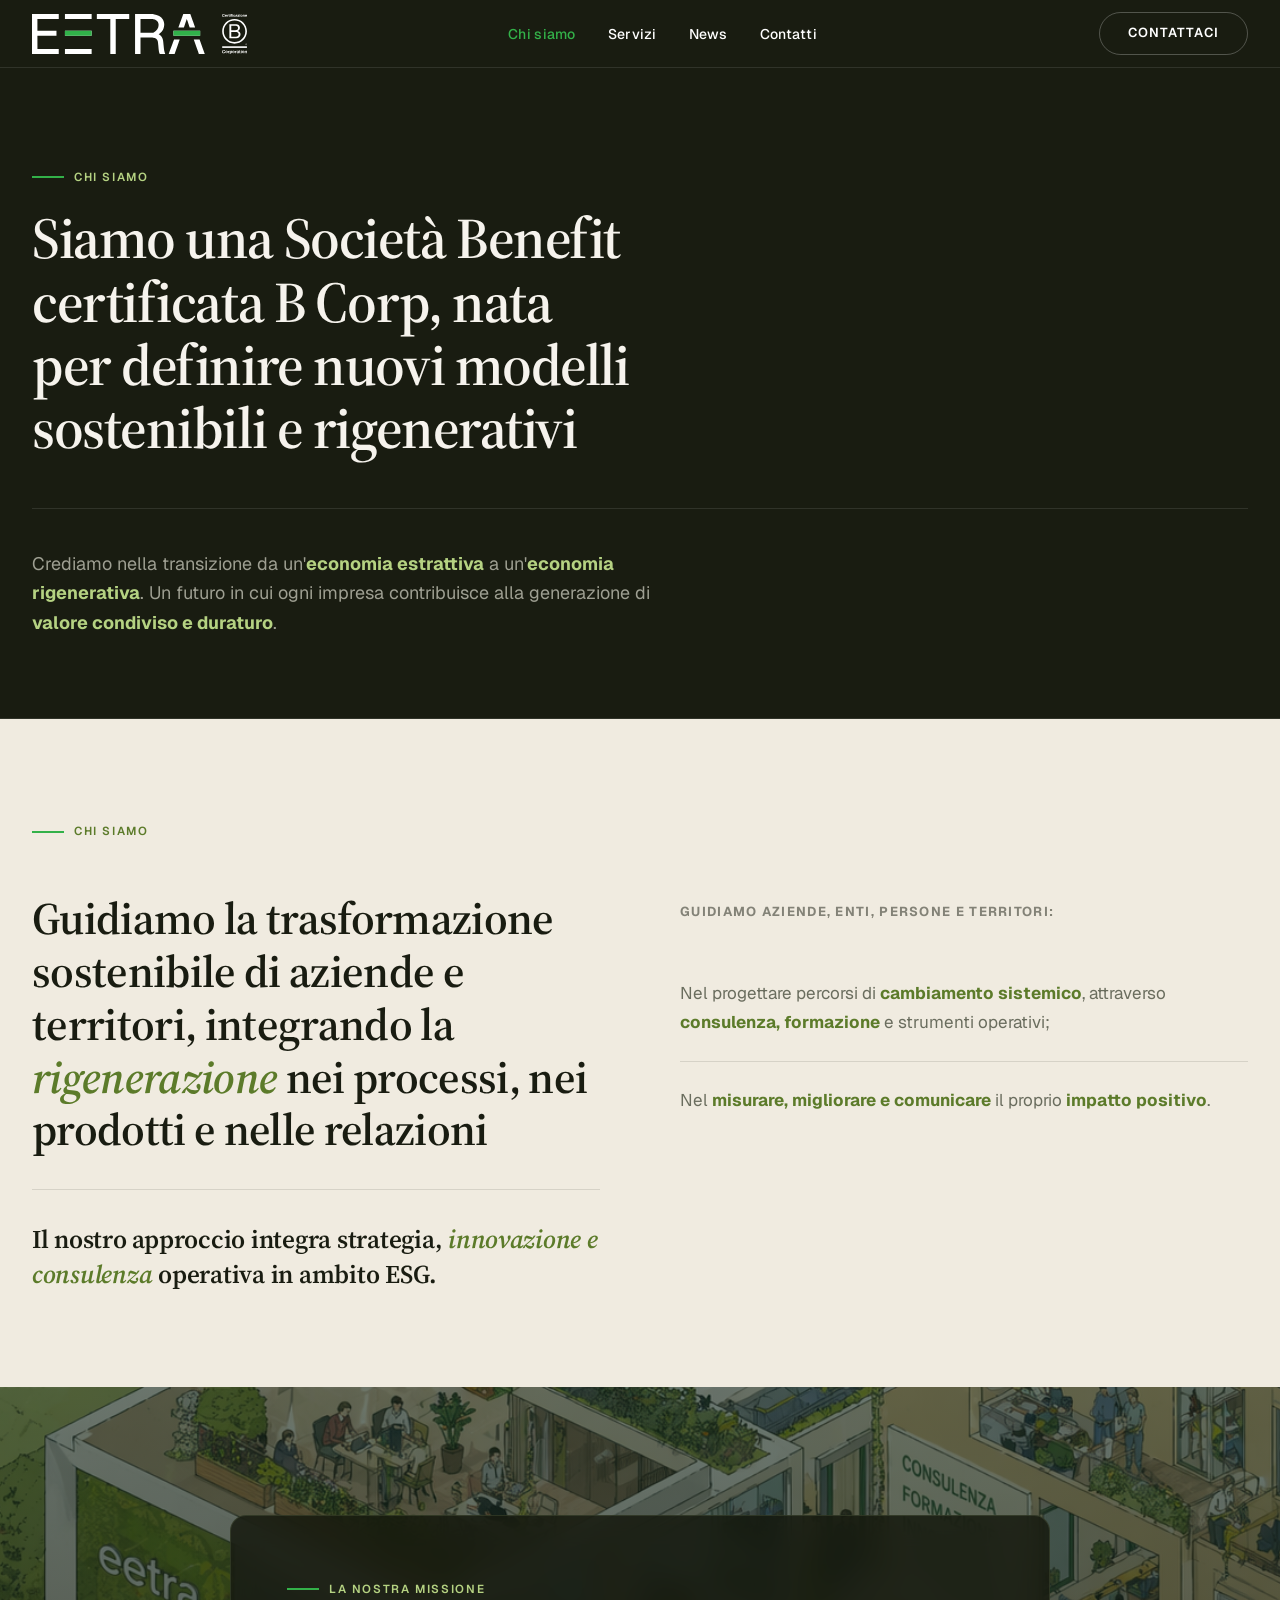
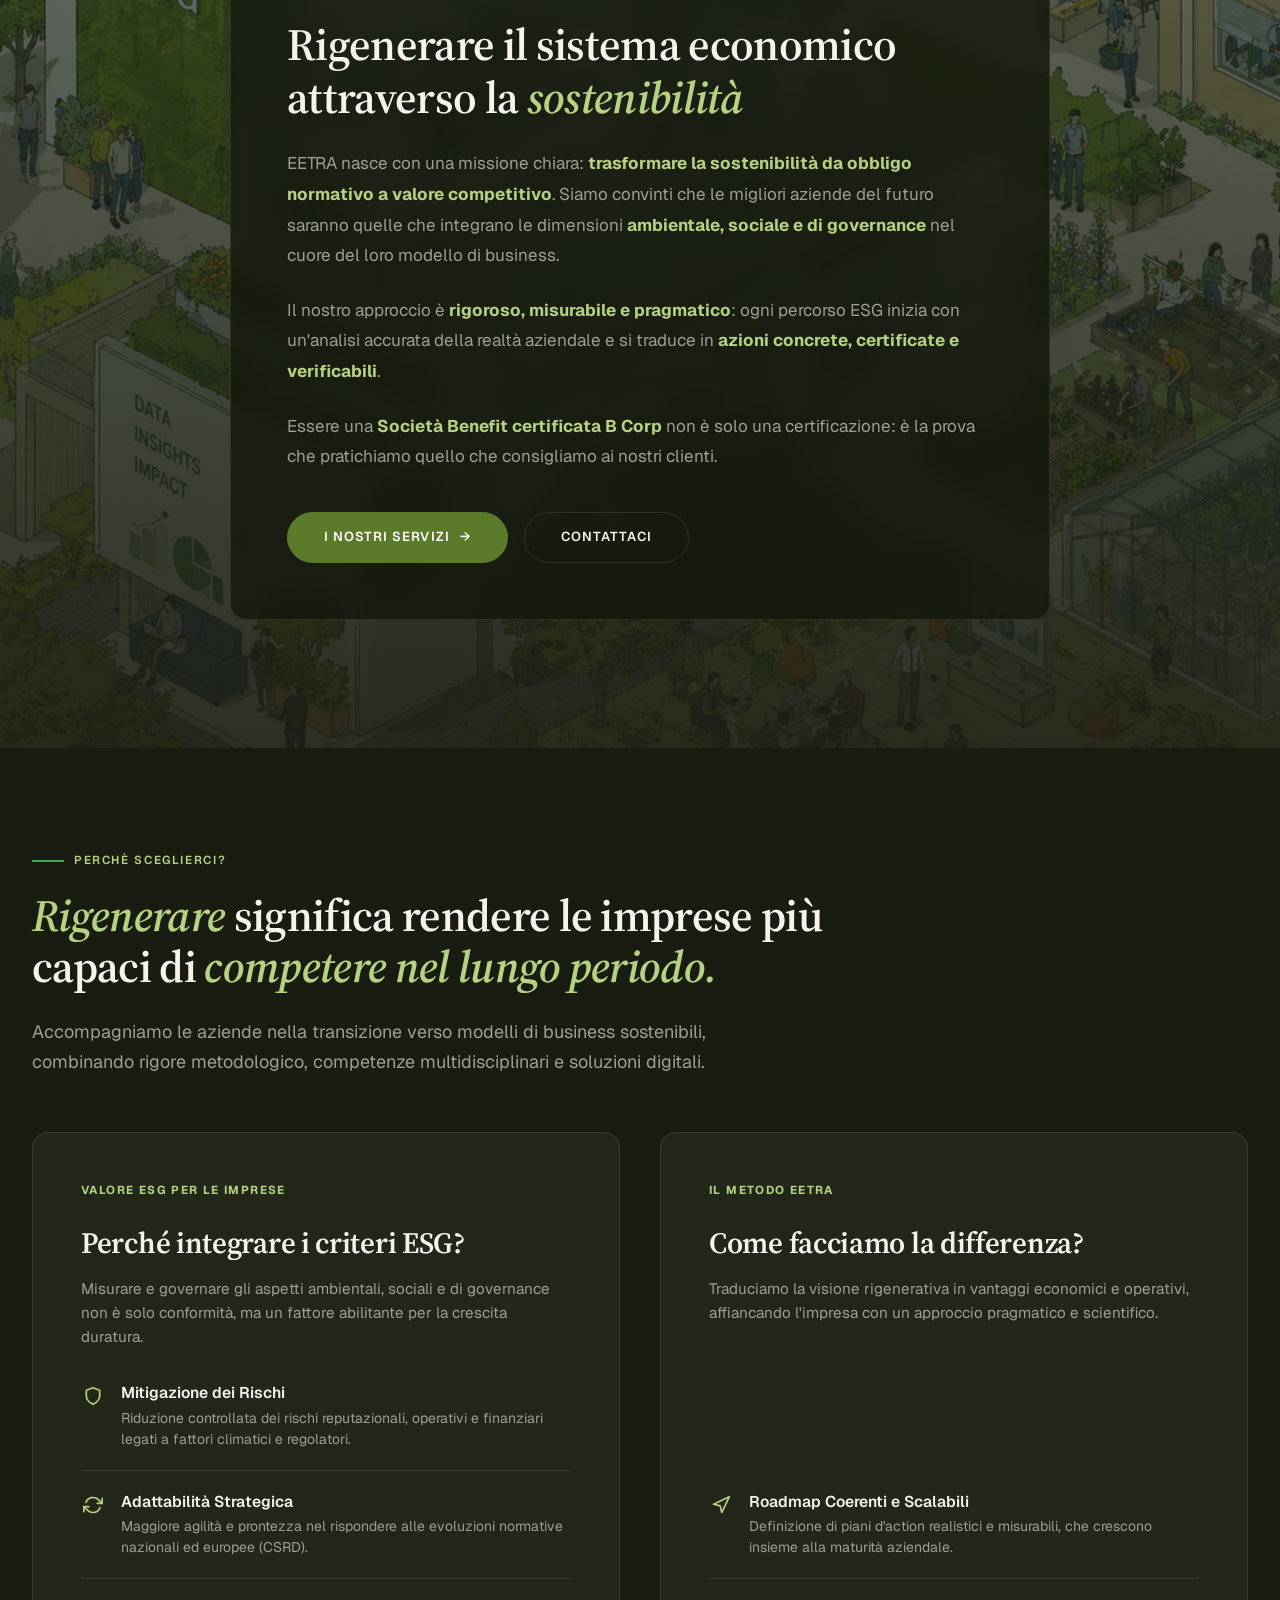
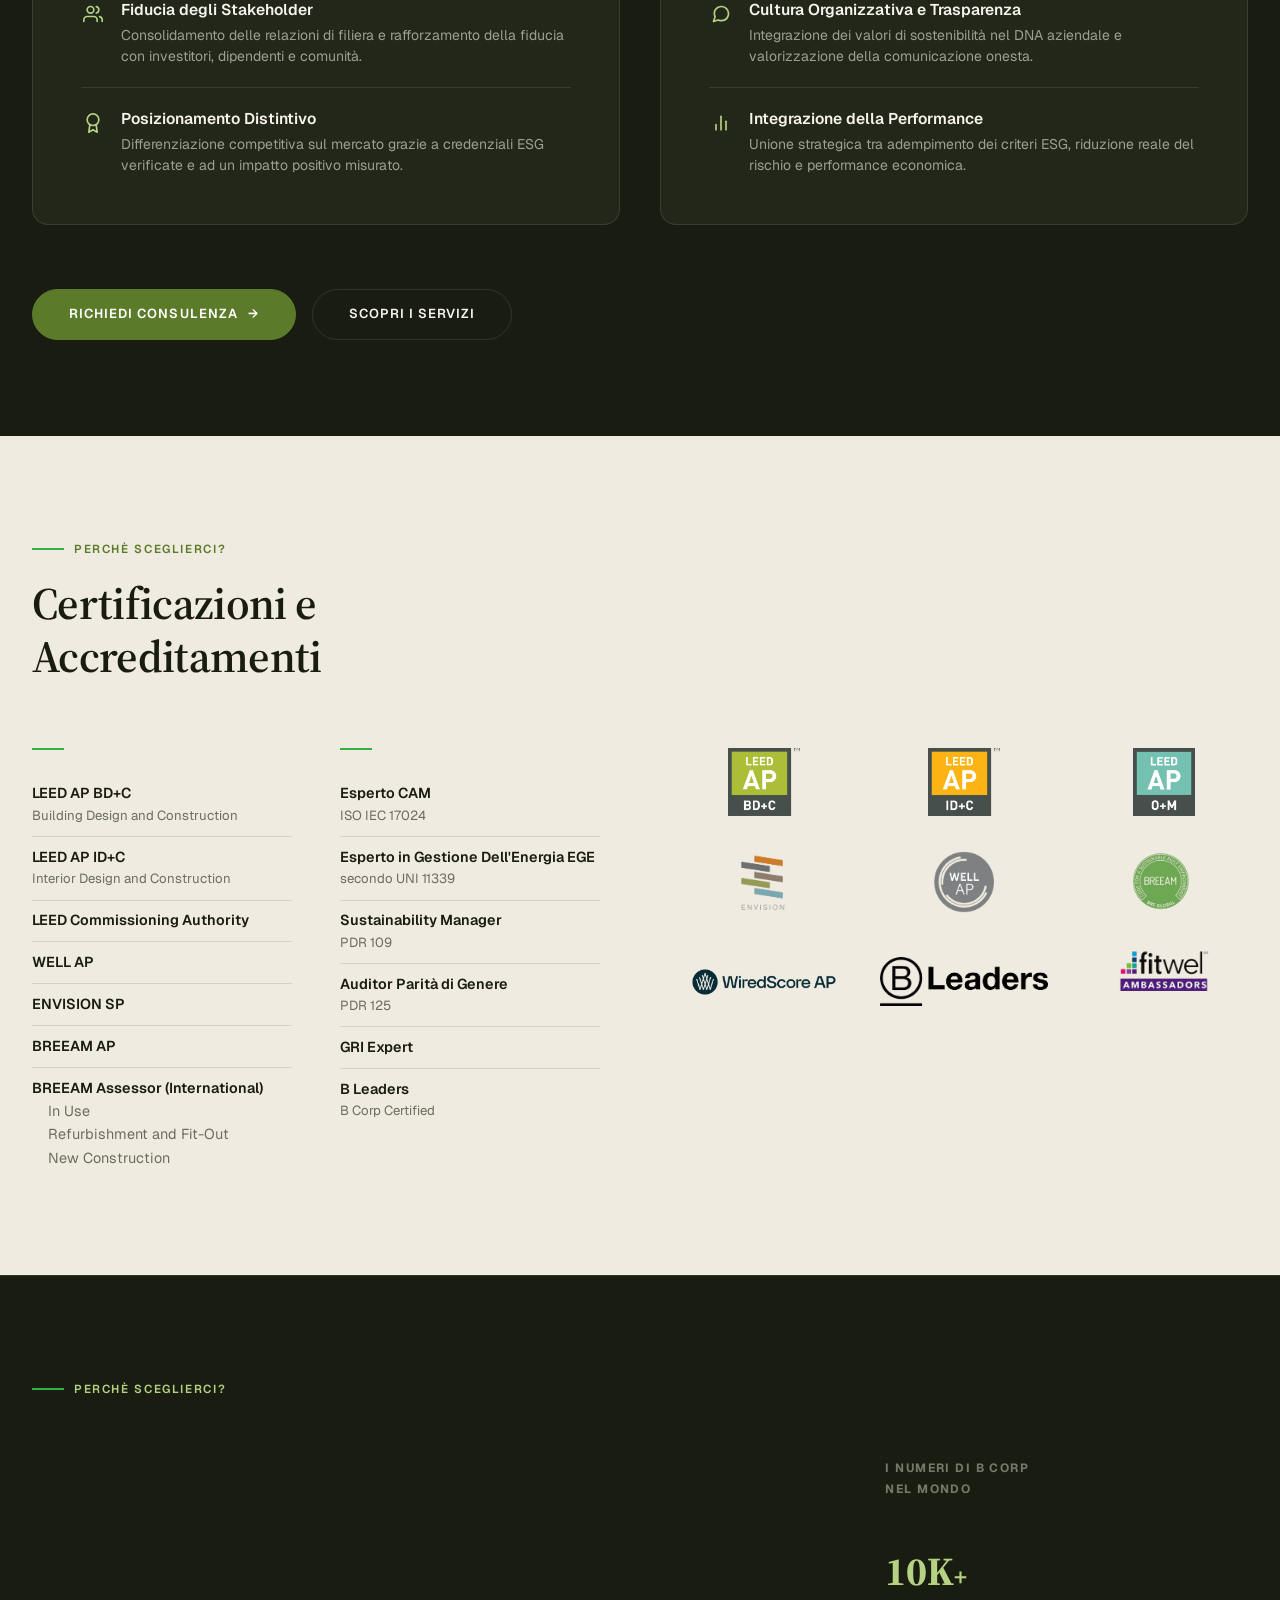
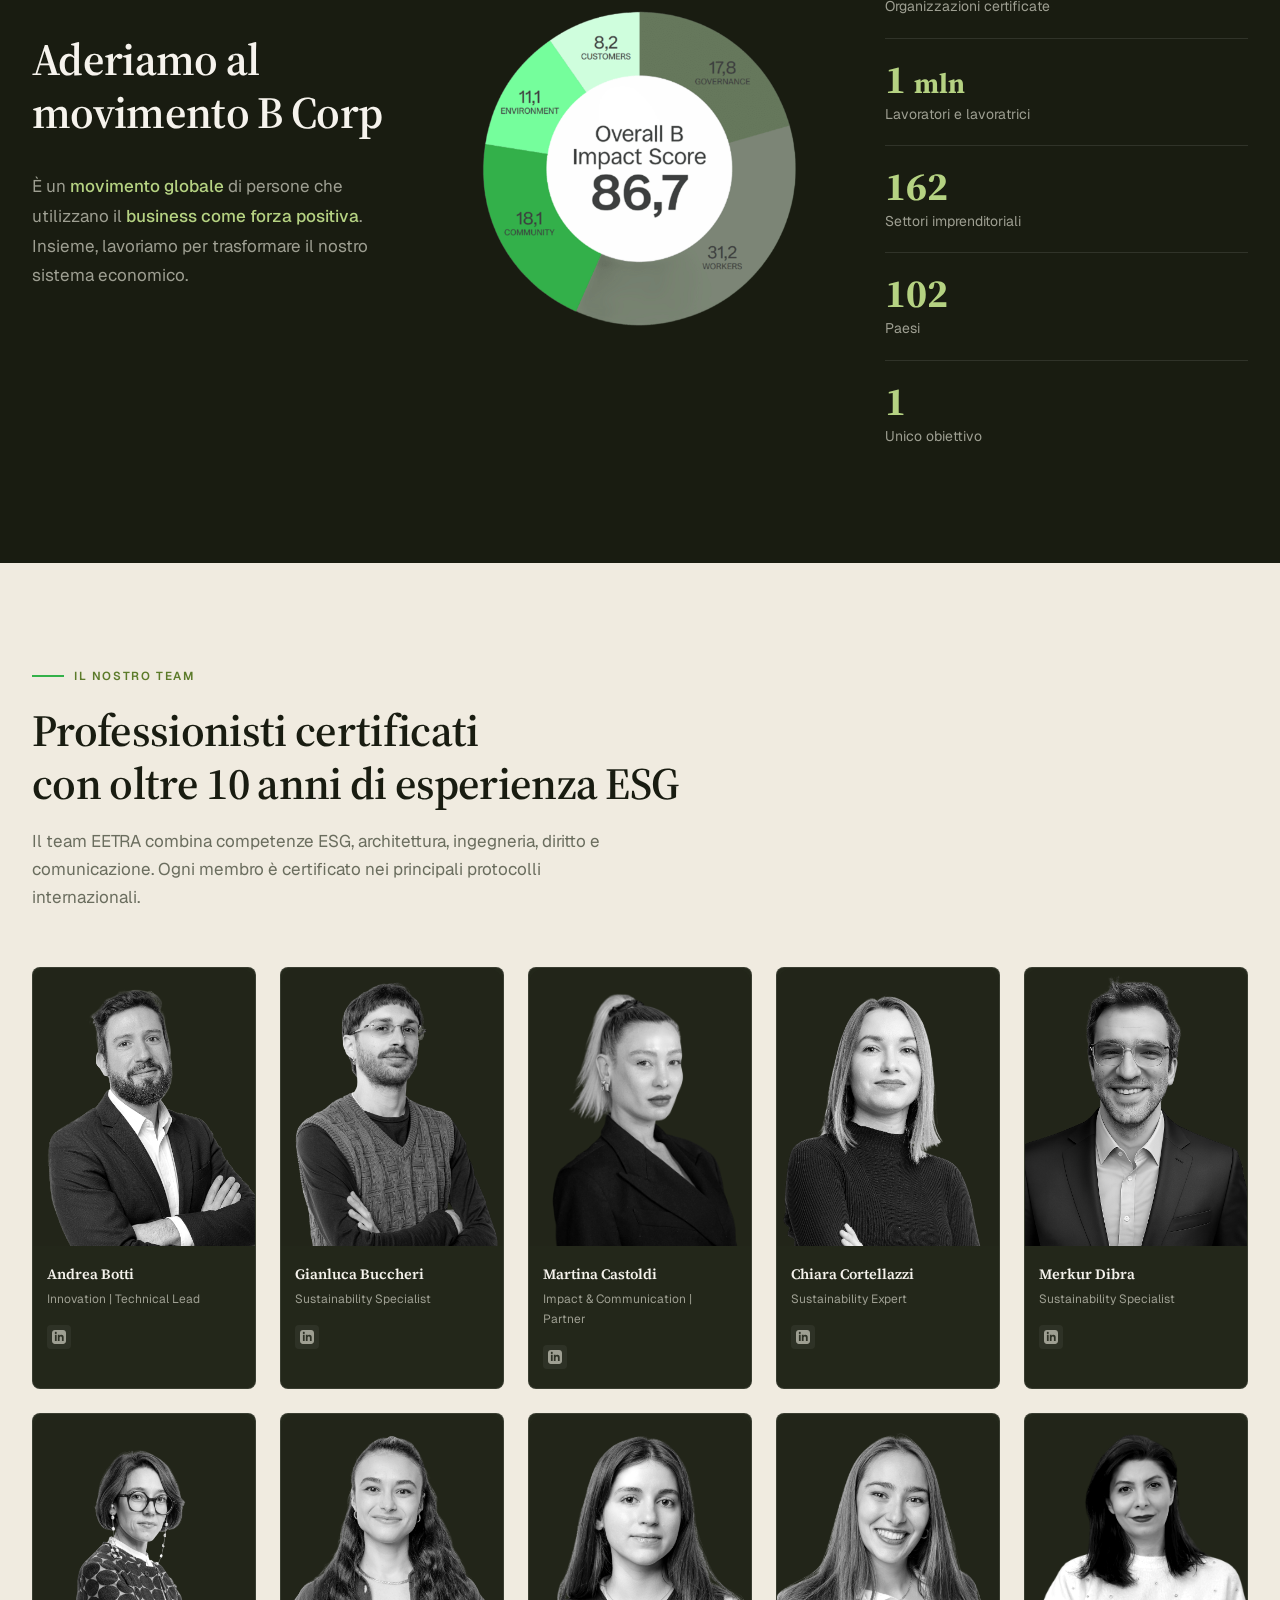
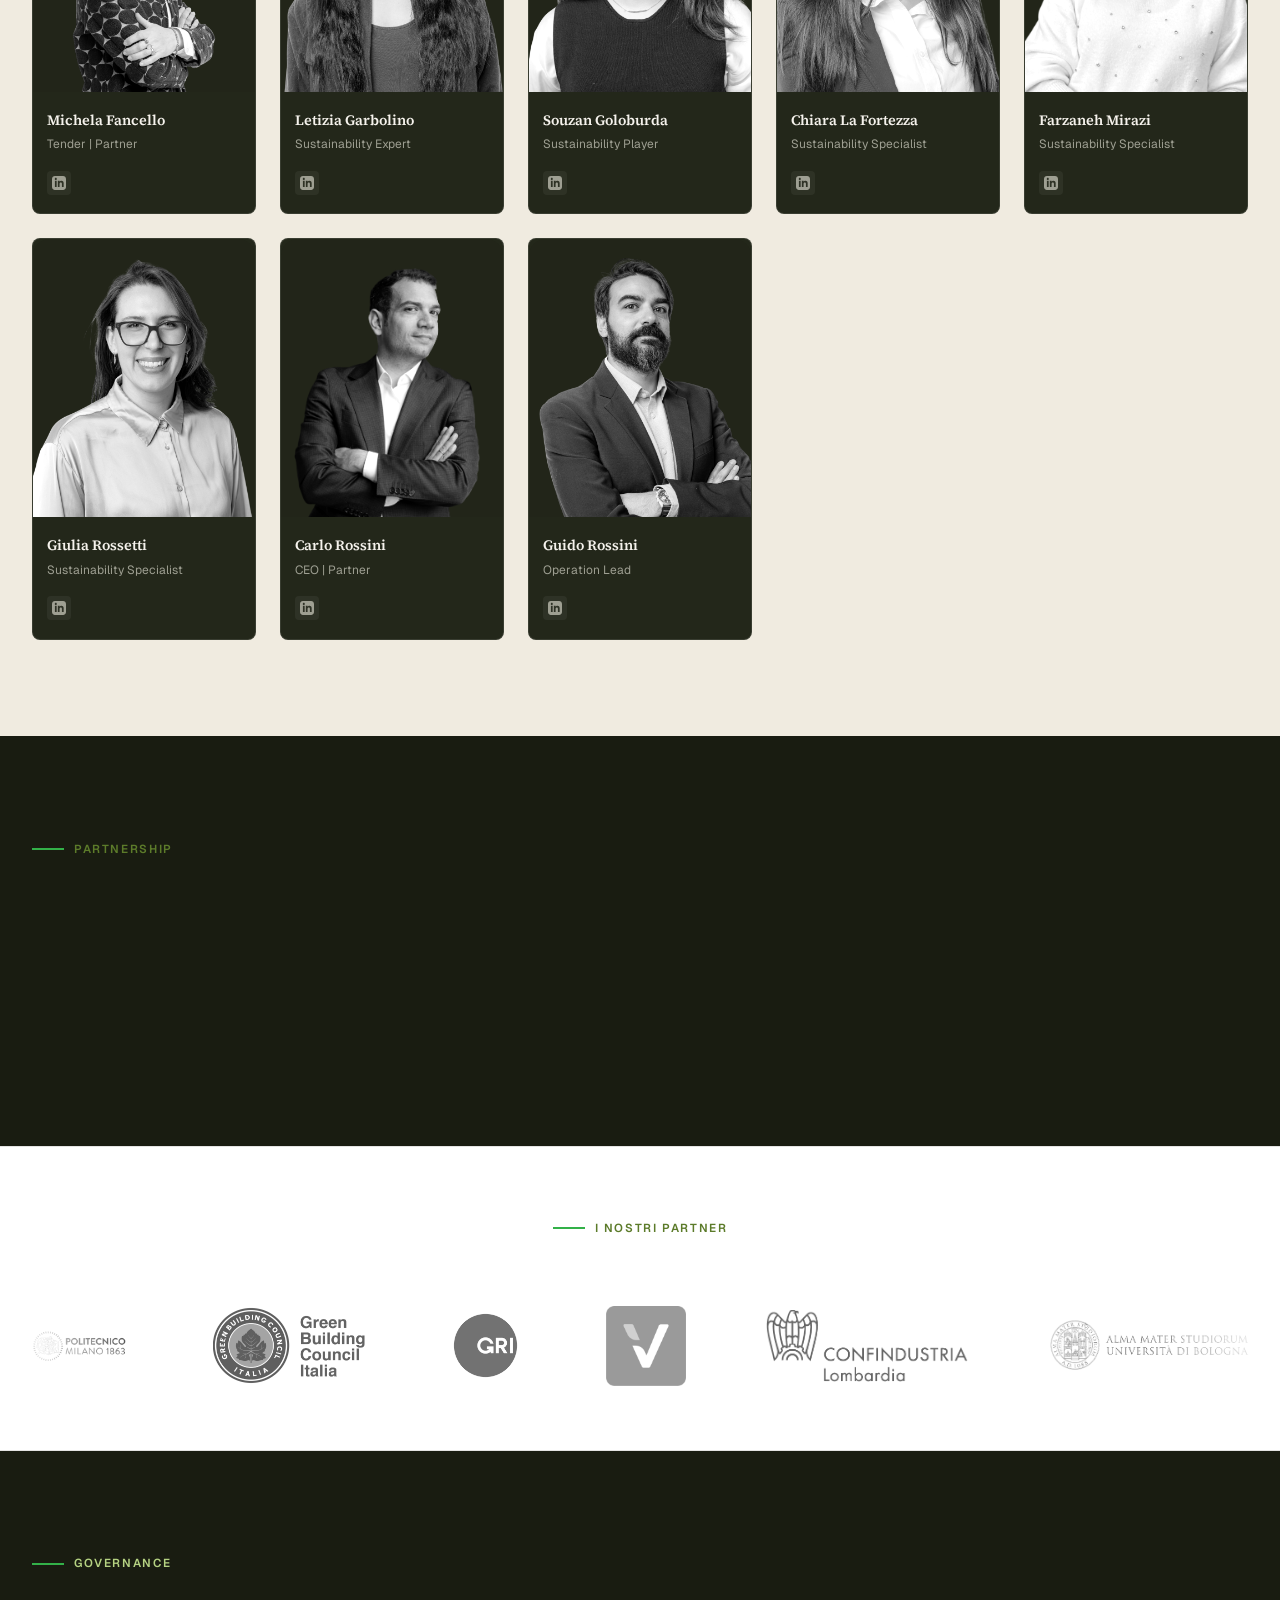
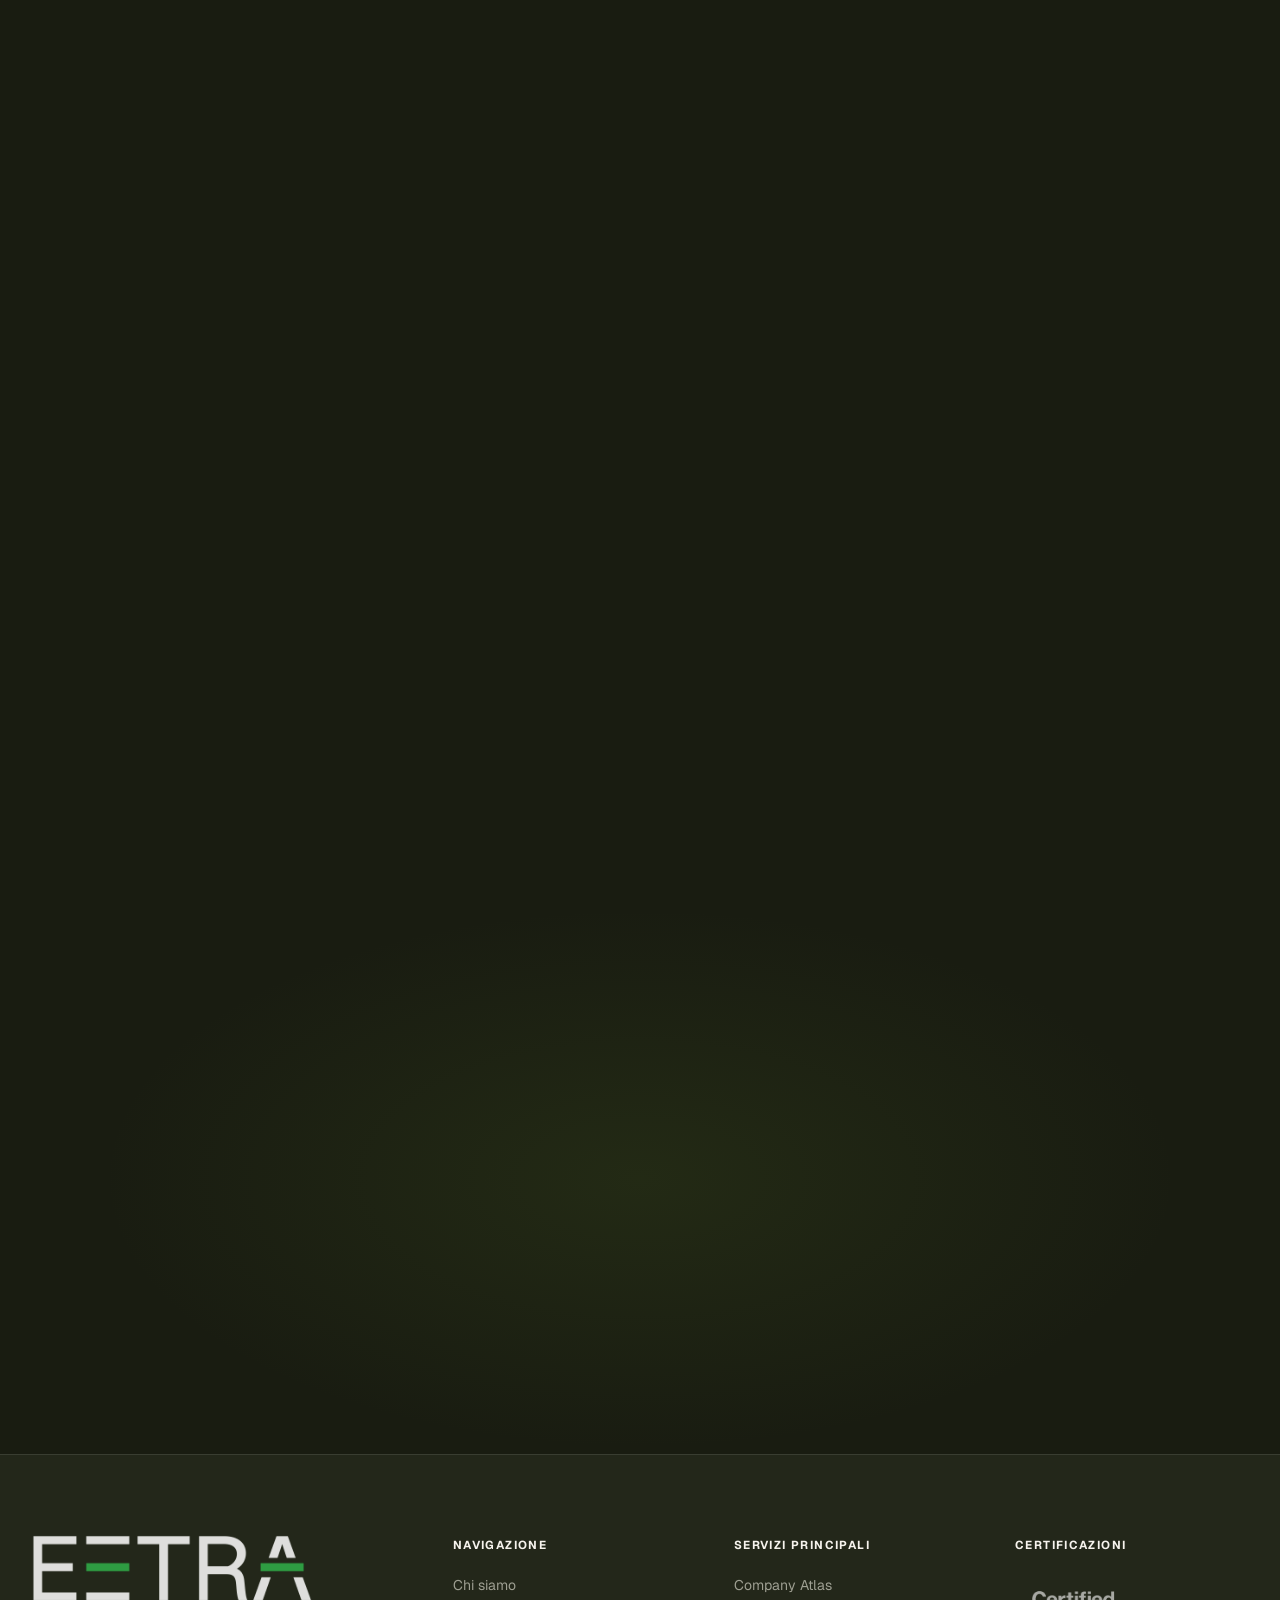
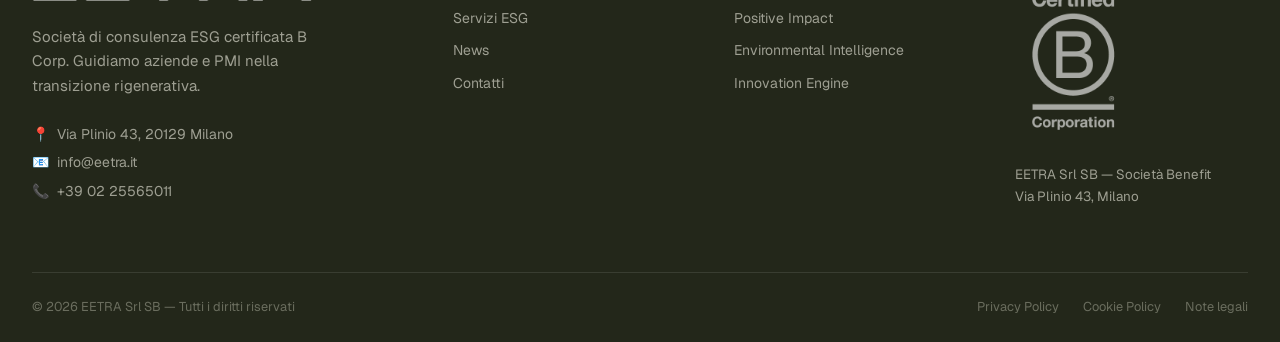
==== commit ad39650f: "update" ====
--- a/chi-siamo.html
+++ b/chi-siamo.html
@@ -139,6 +139,196 @@
       display: flex;
       gap: 0.75rem;
       flex-wrap: wrap;
+    }
+
+    /* ---- Governance section: compact sub-sections ---- */
+    /* 4-col grid for Relazioni (smaller cards) */
+    .grid-4-reports {
+      display: grid;
+      grid-template-columns: repeat(4, 1fr);
+      gap: 1.5rem;
+    }
+    @media (max-width: 1200px) {
+      .grid-4-reports { grid-template-columns: repeat(3, 1fr); }
+    }
+    @media (max-width: 768px) {
+      .grid-4-reports { grid-template-columns: repeat(2, 1fr); }
+    }
+    @media (max-width: 480px) {
+      .grid-4-reports { grid-template-columns: 1fr; }
+    }
+
+    /* Smaller cover for compact relazioni cards */
+    .grid-4-reports .report-card__cover {
+      aspect-ratio: 3/4;
+    }
+    .grid-4-reports .report-card__cover-year {
+      font-size: clamp(2rem, 4vw, 3.5rem);
+    }
+    .grid-4-reports .report-card__body {
+      padding: 1.25rem;
+    }
+    .grid-4-reports .report-card__title {
+      font-size: 1rem;
+    }
+    .grid-4-reports .report-card__desc {
+      font-size: 0.825rem;
+      margin-bottom: 1rem;
+    }
+
+    /* Sub-section header for secondary doc types */
+    .gov-sub-section {
+      margin-top: 3.5rem;
+      padding-top: 3rem;
+      border-top: 1px solid var(--border-dk);
+    }
+    .gov-sub-section__header {
+      display: flex;
+      align-items: center;
+      gap: 1rem;
+      margin-bottom: 1.5rem;
+    }
+    .gov-sub-section__icon {
+      font-size: 1.5rem;
+      line-height: 1;
+    }
+    .gov-sub-section__title {
+      font-family: var(--font-serif);
+      font-size: 1.25rem;
+      font-weight: 600;
+      color: var(--off-white);
+      letter-spacing: -0.01em;
+    }
+    .gov-sub-section__desc {
+      font-size: 0.875rem;
+      color: var(--muted-lt);
+      line-height: 1.6;
+      margin-top: 0.25rem;
+    }
+
+    /* Horizontal compact doc row (for codice-etico etc.) */
+    .gov-doc-row {
+      display: flex;
+      flex-direction: column;
+      gap: 1rem;
+    }
+    .gov-doc-item {
+      display: flex;
+      align-items: center;
+      gap: 1.5rem;
+      background: var(--dark-2);
+      border: 1px solid var(--border-dk);
+      border-radius: var(--r-md);
+      padding: 1.25rem 1.5rem;
+      transition: all var(--tr);
+    }
+    .gov-doc-item:hover {
+      border-color: rgba(92, 123, 42, 0.4);
+      transform: translateX(4px);
+      box-shadow: 0 8px 24px rgba(0, 0, 0, 0.2);
+    }
+    .gov-doc-item__year {
+      font-family: var(--font-serif);
+      font-size: 1.5rem;
+      font-weight: 700;
+      color: var(--green-pale);
+      min-width: 3.5rem;
+      text-align: center;
+      line-height: 1;
+    }
+    .gov-doc-item__year--icon {
+      font-size: 1.75rem;
+    }
+    .gov-doc-item__info {
+      flex: 1;
+      min-width: 0;
+    }
+    .gov-doc-item__title {
+      font-size: 0.9375rem;
+      font-weight: 600;
+      color: var(--off-white);
+      margin-bottom: 0.2rem;
+    }
+    .gov-doc-item__desc {
+      font-size: 0.8125rem;
+      color: var(--muted-lt);
+      line-height: 1.5;
+      white-space: nowrap;
+      overflow: hidden;
+      text-overflow: ellipsis;
+    }
+    .gov-doc-item__btn {
+      flex-shrink: 0;
+    }
+    .gov-doc-empty {
+      padding: 2rem 1.5rem;
+      border: 1px dashed rgba(255,255,255,0.1);
+      border-radius: var(--r-md);
+      text-align: center;
+      color: var(--muted-lt);
+      font-size: 0.875rem;
+    }
+
+    /* Cover thumbnail inside compact row */
+    .gov-doc-item__cover {
+      flex-shrink: 0;
+      width: 56px;
+      height: 72px;
+      border-radius: 6px;
+      overflow: hidden;
+      background: var(--dark-3);
+      border: 1px solid var(--border-dk);
+      display: flex;
+      align-items: center;
+      justify-content: center;
+      position: relative;
+    }
+    .gov-doc-item__cover img {
+      width: 100%;
+      height: 100%;
+      object-fit: cover;
+    }
+    .gov-doc-item__cover-placeholder {
+      display: flex;
+      flex-direction: column;
+      align-items: center;
+      justify-content: center;
+      gap: 2px;
+      width: 100%;
+      height: 100%;
+      padding: 4px;
+    }
+    .gov-doc-item__cover-year {
+      font-family: var(--font-serif);
+      font-size: 0.95rem;
+      font-weight: 700;
+      color: var(--green-pale);
+      line-height: 1;
+    }
+    .gov-doc-item__cover-bar {
+      position: absolute;
+      bottom: 0;
+      left: 0;
+      right: 0;
+      height: 3px;
+      background: linear-gradient(90deg, var(--green), var(--green-pale));
+    }
+    .gov-latest-badge {
+      display: inline-block;
+      padding: 0.15rem 0.5rem;
+      border: 1px solid rgba(92,123,42,0.5);
+      border-radius: 100px;
+      font-size: 0.6rem;
+      font-weight: 700;
+      letter-spacing: 0.08em;
+      text-transform: uppercase;
+      color: var(--green-pale);
+      margin-left: 0.5rem;
+      vertical-align: middle;
+    }
+    @media (max-width: 640px) {
+      .gov-doc-item { flex-wrap: wrap; }
+      .gov-doc-item__desc { white-space: normal; }
     }
 
     /* ---- Upload section (placeholder) ---- */
@@ -1368,21 +1558,179 @@
   <!-- ============================================================
      GOVERNANCE REPORTS
      ============================================================ -->
-  <section class="section th-dark" id="reports" aria-label="Archivio Relazioni d'Impatto">
+  <section class="section th-dark" id="reports" aria-label="Archivio Documenti di Governance">
     <div class="container">
-      <div class="sec-label sec-label--lt"><span>Archivio report</span></div>
+      <div class="sec-label sec-label--lt"><span>governance</span></div>
       <h2 class="t-h2 mb-8 fade-up">
-        Scarica le nostre<br>Relazioni d'Impatto
+        Documenti di<br>Governance
       </h2>
 
-      <div class="grid-3 fade-up" id="reports-grid">
-        <!-- Populated by report-manager.js -->
-      </div>
+      <!-- Relazioni d'Impatto -->
+      <div class="gov-sub-section fade-up" id="sec-relazioni" style="margin-top:0;padding-top:0;border-top:none">
+        <div class="gov-sub-section__header">
+          <span class="gov-sub-section__icon">📋</span>
+          <div>
+            <div class="gov-sub-section__title">Relazioni d'Impatto</div>
+            <div class="gov-sub-section__desc">I report annuali che documentano l'impatto generato da EETRA.</div>
+          </div>
+        </div>
+        <div class="gov-doc-row" id="reports-relazioni">
+          <!-- Populated by governance-manager.js -->
+        </div>
+      </div>
+
+      <!-- Codice Etico -->
+      <div class="gov-sub-section fade-up" id="sec-codice-etico">
+        <div class="gov-sub-section__header">
+          <span class="gov-sub-section__icon">⚖️</span>
+          <div>
+            <div class="gov-sub-section__title">Codice Etico</div>
+            <div class="gov-sub-section__desc">Principi e valori che guidano la condotta aziendale di EETRA.</div>
+          </div>
+        </div>
+        <div class="gov-doc-row" id="reports-codice-etico">
+          <!-- Populated by governance-manager.js -->
+        </div>
+      </div>
+
+      <!-- Politica Mobilità -->
+      <div class="gov-sub-section fade-up" id="sec-mobilita">
+        <div class="gov-sub-section__header">
+          <span class="gov-sub-section__icon">🚴</span>
+          <div>
+            <div class="gov-sub-section__title">Politica Mobilità Sostenibile</div>
+            <div class="gov-sub-section__desc">Le linee guida EETRA per una mobilità aziendale a basso impatto.</div>
+          </div>
+        </div>
+        <div class="gov-doc-row" id="reports-mobilita">
+          <!-- Populated by governance-manager.js -->
+        </div>
+      </div>
+
+      <!-- Politica DE&I -->
+      <div class="gov-sub-section fade-up" id="sec-parita">
+        <div class="gov-sub-section__header">
+          <span class="gov-sub-section__icon">🤝</span>
+          <div>
+            <div class="gov-sub-section__title">Politica DE&amp;I</div>
+            <div class="gov-sub-section__desc">Diversità, equità e inclusione: il nostro impegno documentato.</div>
+          </div>
+        </div>
+        <div class="gov-doc-row" id="reports-parita">
+          <!-- Populated by governance-manager.js -->
+        </div>
+      </div>
+
+      <!-- Custom governance sections (dynamic) -->
+      <div id="gov-custom-sections-container"></div>
+
     </div>
   </section>
-  <script src="js/report-manager.js"></script>
+  <script src="js/governance-manager.js"></script>
   <script>
-    RM.renderInto('reports-grid');
+    (async function() {
+      // Helper: render compact row items with cover thumbnail + latest badge
+      async function renderCompactSection(sectionKey, containerId) {
+        const el = document.getElementById(containerId);
+        if (!el) return;
+        const docs = await GM.getDocs(sectionKey);
+        if (!window.__gmDocs) window.__gmDocs = {};
+        docs.forEach(d => { window.__gmDocs[d.id] = d; });
+        if (!docs.length) {
+          el.innerHTML = `<div class="gov-doc-empty">📄 Nessun documento pubblicato in questa sezione.</div>`;
+          return;
+        }
+        el.innerHTML = docs.map(d => {
+          const hasPdf = d.pdfId || d.pdfPath;
+
+          // Cover thumbnail: image or year placeholder
+          const coverHtml = d.coverDataUrl
+            ? `<div class="gov-doc-item__cover">
+                <img src="${d.coverDataUrl}" alt="Copertina ${d.titolo || ''}">
+               </div>`
+            : `<div class="gov-doc-item__cover">
+                <div class="gov-doc-item__cover-placeholder">
+                  ${d.anno ? `<span class="gov-doc-item__cover-year">${d.anno}</span>` : '📄'}
+                </div>
+                <div class="gov-doc-item__cover-bar"></div>
+               </div>`;
+
+          // Latest badge
+          const latestBadge = d.isLatest
+            ? `<span class="gov-latest-badge">Più recente</span>`
+            : '';
+
+          const btnHtml = hasPdf
+            ? `<button class="btn btn-outline gov-doc-item__btn" style="padding:0.5rem 1rem;font-size:0.8rem" onclick="GM.downloadDoc(window.__gmDocs['${d.id}'])">Download <span class="arrow">→</span></button>`
+            : `<button class="btn btn-outline gov-doc-item__btn" disabled style="padding:0.5rem 1rem;font-size:0.8rem;opacity:0.4;cursor:not-allowed">PDF non disponibile</button>`;
+
+          return `<article class="gov-doc-item" data-id="${d.id}">
+            ${coverHtml}
+            <div class="gov-doc-item__info">
+              <div class="gov-doc-item__title">${d.titolo || ''}${latestBadge}</div>
+              <div class="gov-doc-item__desc">${d.descrizione || ''}</div>
+            </div>
+            ${btnHtml}
+          </article>`;
+        }).join('');
+      }
+
+      // Render Relazioni d'Impatto (same compact row format as others)
+      await renderCompactSection('relazioni', 'reports-relazioni');
+
+      // Render other fixed sections as compact rows
+      await renderCompactSection('codice-etico', 'reports-codice-etico');
+      await renderCompactSection('mobilita', 'reports-mobilita');
+      await renderCompactSection('parita', 'reports-parita');
+
+      // Render custom governance sections
+      const customSections = await GM.getCustomSections();
+      const customContainer = document.getElementById('gov-custom-sections-container');
+      if (customContainer && customSections.length) {
+        for (const cs of customSections) {
+          const secId = 'gov-custom-' + cs.id;
+          const rowId = 'gov-custom-row-' + cs.id;
+          const icon = cs.icon || '📂';
+          customContainer.insertAdjacentHTML('beforeend', `
+            <div class="gov-sub-section fade-up" id="${secId}">
+              <div class="gov-sub-section__header">
+                <span class="gov-sub-section__icon">${icon}</span>
+                <div>
+                  <div class="gov-sub-section__title">${cs.titolo || cs.label}</div>
+                  <div class="gov-sub-section__desc">${cs.descrizione || ''}</div>
+                </div>
+              </div>
+              <div class="gov-doc-row" id="${rowId}"></div>
+            </div>`);
+          // Render custom docs as compact rows
+          const rowEl = document.getElementById(rowId);
+          const customDocs = await GM.getCustomDocs(cs.slug);
+          if (!window.__gmDocs) window.__gmDocs = {};
+          customDocs.forEach(d => { window.__gmDocs[d.id] = d; });
+          if (!customDocs.length) {
+            rowEl.innerHTML = `<div class="gov-doc-empty">📄 Nessun documento pubblicato in questa sezione.</div>`;
+          } else {
+            rowEl.innerHTML = customDocs.map(d => {
+              const hasPdf = d.pdfId || d.pdfPath;
+              const yearOrIcon = d.anno
+                ? `<div class="gov-doc-item__year">${d.anno}</div>`
+                : `<div class="gov-doc-item__year gov-doc-item__year--icon">📄</div>`;
+              const btnHtml = hasPdf
+                ? `<button class="btn btn-outline gov-doc-item__btn" style="padding:0.5rem 1rem;font-size:0.8rem" onclick="GM.downloadDoc(window.__gmDocs['${d.id}'])">Download <span class="arrow">→</span></button>`
+                : `<button class="btn btn-outline gov-doc-item__btn" disabled style="padding:0.5rem 1rem;font-size:0.8rem;opacity:0.4;cursor:not-allowed">PDF non disponibile</button>`;
+              return `<article class="gov-doc-item" data-id="${d.id}">
+                ${yearOrIcon}
+                <div class="gov-doc-item__info">
+                  <div class="gov-doc-item__title">${d.titolo || ''}</div>
+                  <div class="gov-doc-item__desc">${d.descrizione || ''}</div>
+                </div>
+                ${btnHtml}
+              </article>`;
+            }).join('');
+          }
+        }
+      }
+    })();
   </script>
 
   <!-- ============================================================
--- a/css/style.css
+++ b/css/style.css
@@ -1551,71 +1551,182 @@
 
 .service-bu-header {
   display: grid;
-  grid-template-columns: 1fr 1fr;
-  gap: 4rem;
-  align-items: start;
-  margin-bottom: 4rem;
+  grid-template-columns: 1.3fr 1fr;
+  gap: 5rem;
+  align-items: center;
+  margin-bottom: 3.5rem;
+}
+
+.service-bu-header--reverse {
+  grid-template-columns: 1fr 1.3fr;
 }
 
 .service-bu-img {
-  border-radius: var(--r-md);
-  overflow: hidden;
-  aspect-ratio: 16/9;
+  width: 100%;
+  max-width: 320px;
+  aspect-ratio: 16 / 11;
+  background: rgba(255, 255, 255, 0.015);
+  border: 1px solid rgba(255, 255, 255, 0.06);
+  border-radius: 16px;
+  padding: 12px;
+  display: flex;
+  align-items: center;
+  justify-content: center;
+  flex-shrink: 0;
+  justify-self: end;
+  transition: transform 0.5s cubic-bezier(0.25, 1, 0.5, 1), box-shadow 0.5s cubic-bezier(0.25, 1, 0.5, 1), border-color 0.5s ease;
+}
+
+.service-bu-header--reverse .service-bu-img {
+  justify-self: start;
+}
+
+.th-cream .service-bu-img {
+  background: rgba(92, 123, 42, 0.015);
+  border: 1px solid rgba(92, 123, 42, 0.06);
+  box-shadow: none;
 }
 
 .service-bu-img img {
   width: 100%;
   height: 100%;
-  object-fit: cover;
-}
-
-.service-list {}
-
-.service-item {
+  object-fit: contain;
+  display: block;
+  transition: transform 0.6s cubic-bezier(0.16, 1, 0.3, 1);
+}
+
+/* Hover effects */
+.service-bu-header:hover .service-bu-img {
+  transform: translateY(-5px);
+  border-color: rgba(168, 192, 96, 0.25);
+  box-shadow: 0 15px 30px rgba(168, 192, 96, 0.08);
+}
+
+.th-cream .service-bu-header:hover .service-bu-img {
+  border-color: rgba(92, 123, 42, 0.2);
+  box-shadow: 0 15px 30px rgba(92, 123, 42, 0.06);
+}
+
+.service-bu-header:hover .service-bu-img img {
+  transform: scale(1.03);
+}
+
+/* Premium Table-like Service List */
+.service-table {
+  width: 100%;
+  margin-top: 2rem;
+}
+
+.service-table-header {
+  display: grid;
+  grid-template-columns: 1.2fr 1.8fr;
+  gap: 3rem;
+  padding: 1rem 0;
+  border-bottom: 2px solid var(--green);
+  margin-bottom: 1rem;
+}
+
+.service-table-header__col {
+  font-family: var(--font-sans);
+  font-size: 0.725rem;
+  font-weight: 700;
+  letter-spacing: 0.12em;
+  text-transform: uppercase;
+  color: var(--green);
+}
+
+.th-dark .service-table-header {
+  border-bottom-color: var(--green-pale);
+}
+
+.th-dark .service-table-header__col {
+  color: var(--green-pale);
+}
+
+.service-row {
+  display: grid;
+  grid-template-columns: 1.2fr 1.8fr;
+  gap: 3rem;
+  padding: 2.25rem 0;
+  border-bottom: 1px solid var(--border-dk);
+  transition: background-color var(--tr), padding-left var(--tr), border-bottom-color var(--tr);
+}
+
+.th-cream .service-row {
+  border-bottom-color: var(--border-lt);
+}
+
+.service-row:hover {
+  border-bottom-color: var(--green-hover);
+}
+
+.th-dark .service-row:hover {
+  border-bottom-color: var(--green-pale);
+}
+
+.service-row__name-col {
   display: flex;
   align-items: flex-start;
-  gap: 1.5rem;
-  padding: 1.75rem 0;
-  border-bottom: 1px solid var(--border-dk);
-}
-
-.service-item:first-child {
-  border-top: 1px solid var(--border-dk);
-}
-
-.service-item__n {
+  gap: 1.25rem;
+}
+
+.service-row__number {
   font-family: var(--font-serif);
-  font-size: 0.875rem;
+  font-size: 1rem;
+  font-weight: 600;
+  color: var(--green);
+  margin-top: 0.25rem;
+}
+
+.th-dark .service-row__number {
+  color: var(--green-pale);
+}
+
+.service-row__title {
+  font-family: var(--font-serif);
+  font-size: clamp(1.2rem, 1.8vw, 1.45rem);
+  font-weight: 600;
+  line-height: 1.3;
+  margin: 0;
+  color: var(--off-white);
+  letter-spacing: -0.01em;
+}
+
+.th-cream .service-row__title {
+  color: var(--dark);
+}
+
+.service-row__desc-col {
+  display: flex;
+  align-items: flex-start;
+}
+
+.service-row__desc {
+  font-size: 0.9875rem;
+  line-height: 1.7;
   color: var(--muted-lt);
-  min-width: 1.75rem;
-  padding-top: 0.25rem;
-}
-
-.service-item__content {
-  flex: 1;
-}
-
-.service-item__title {
-  font-family: var(--font-serif);
-  font-size: 1.2rem;
-  font-weight: 600;
-  color: var(--off-white);
-  margin-bottom: 0.4rem;
-  letter-spacing: -0.01em;
-}
-
-.service-item__title--dk {
-  color: var(--dark);
-}
-
-.service-item__desc {
-  font-size: 0.9375rem;
-  color: var(--muted-lt);
-  line-height: 1.65;
-}
-
-.service-item__desc--dk {
+  margin: 0;
+}
+
+.th-cream .service-row__desc {
   color: var(--muted-dk);
+}
+
+@media (max-width: 900px) {
+  .service-table-header {
+    display: none;
+  }
+  .service-row {
+    grid-template-columns: 1fr;
+    gap: 0.75rem;
+    padding: 1.75rem 0;
+  }
+  .service-row__name-col {
+    gap: 0.75rem;
+  }
+  .service-row__title {
+    font-size: 1.25rem;
+  }
 }
 
 /* ---------- ACADEMY CARDS ---------- */
@@ -2020,9 +2131,14 @@
     grid-template-columns: 1fr;
   }
 
-  .service-bu-header {
+  .service-bu-header,
+  .service-bu-header--reverse {
     grid-template-columns: 1fr;
     gap: 2rem;
+  }
+
+  .service-bu-header--reverse .service-bu-img {
+    order: 2;
   }
 
   .contact-grid {
